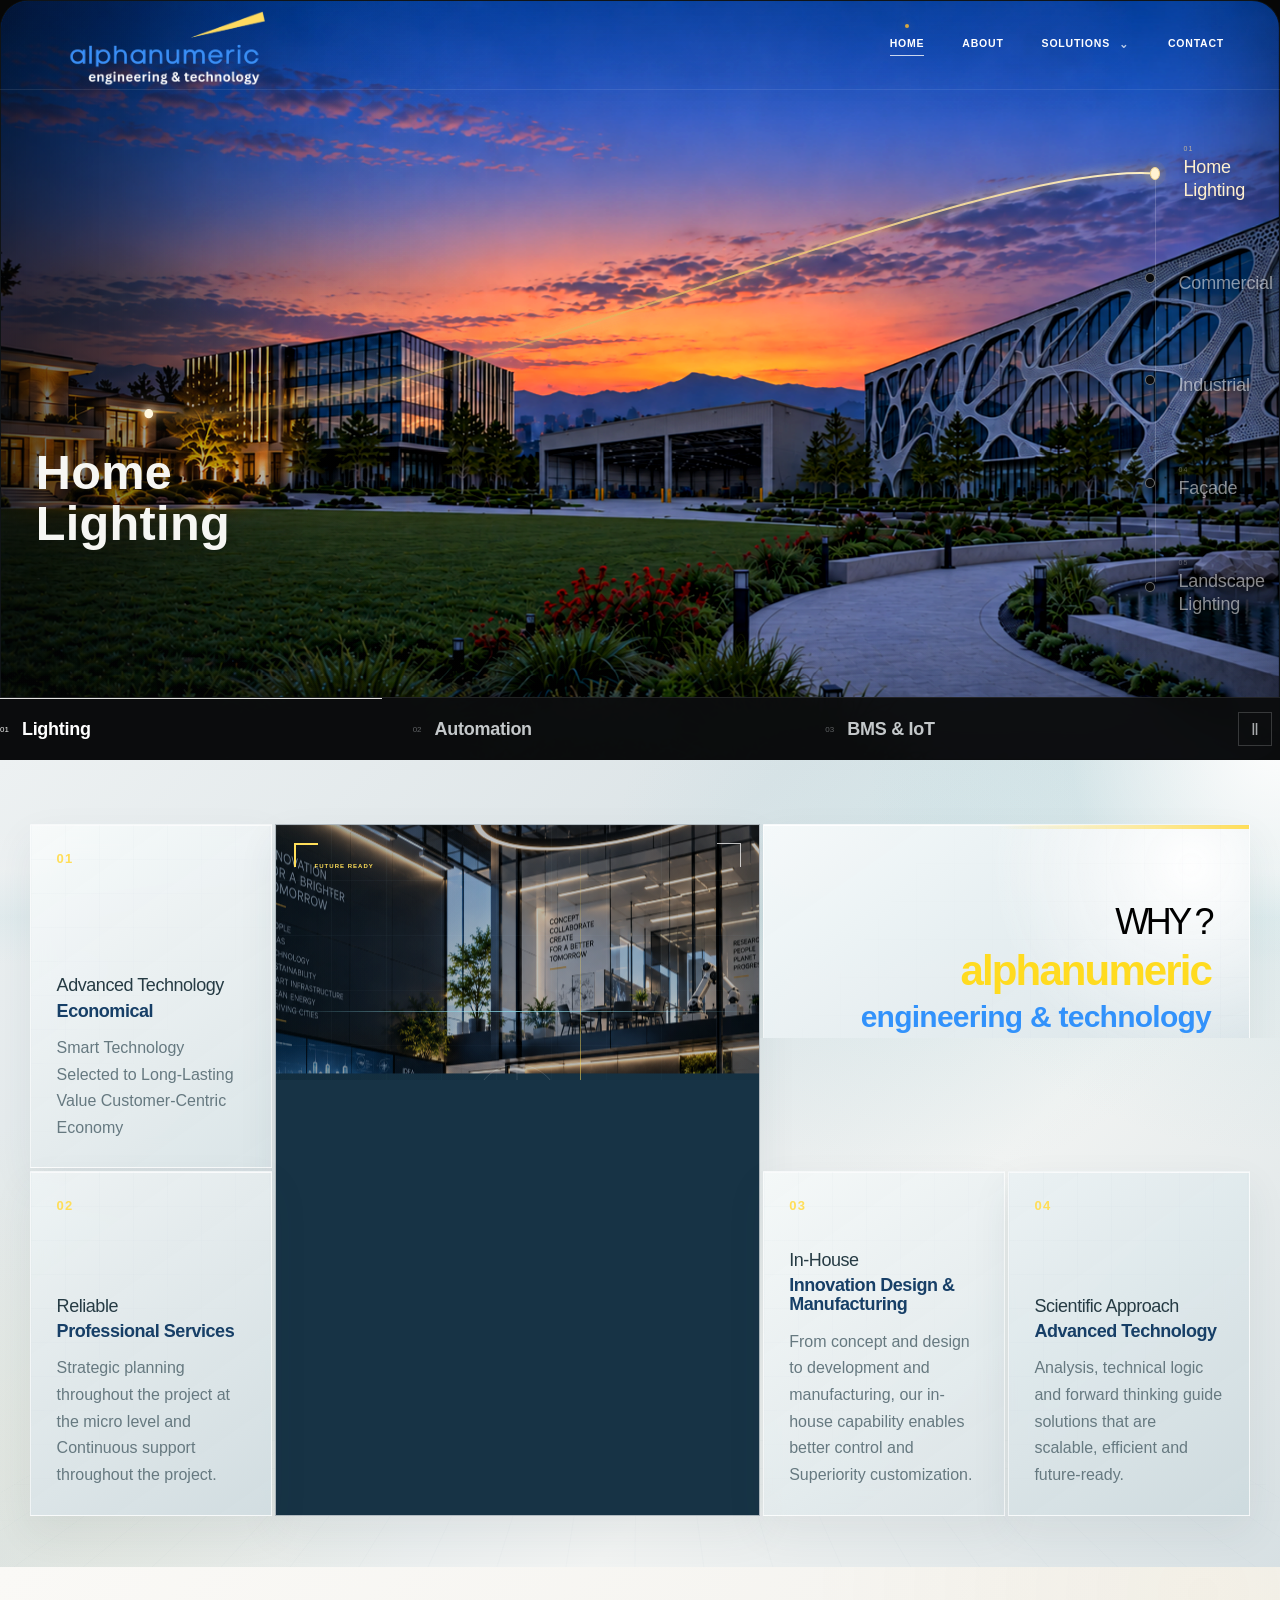
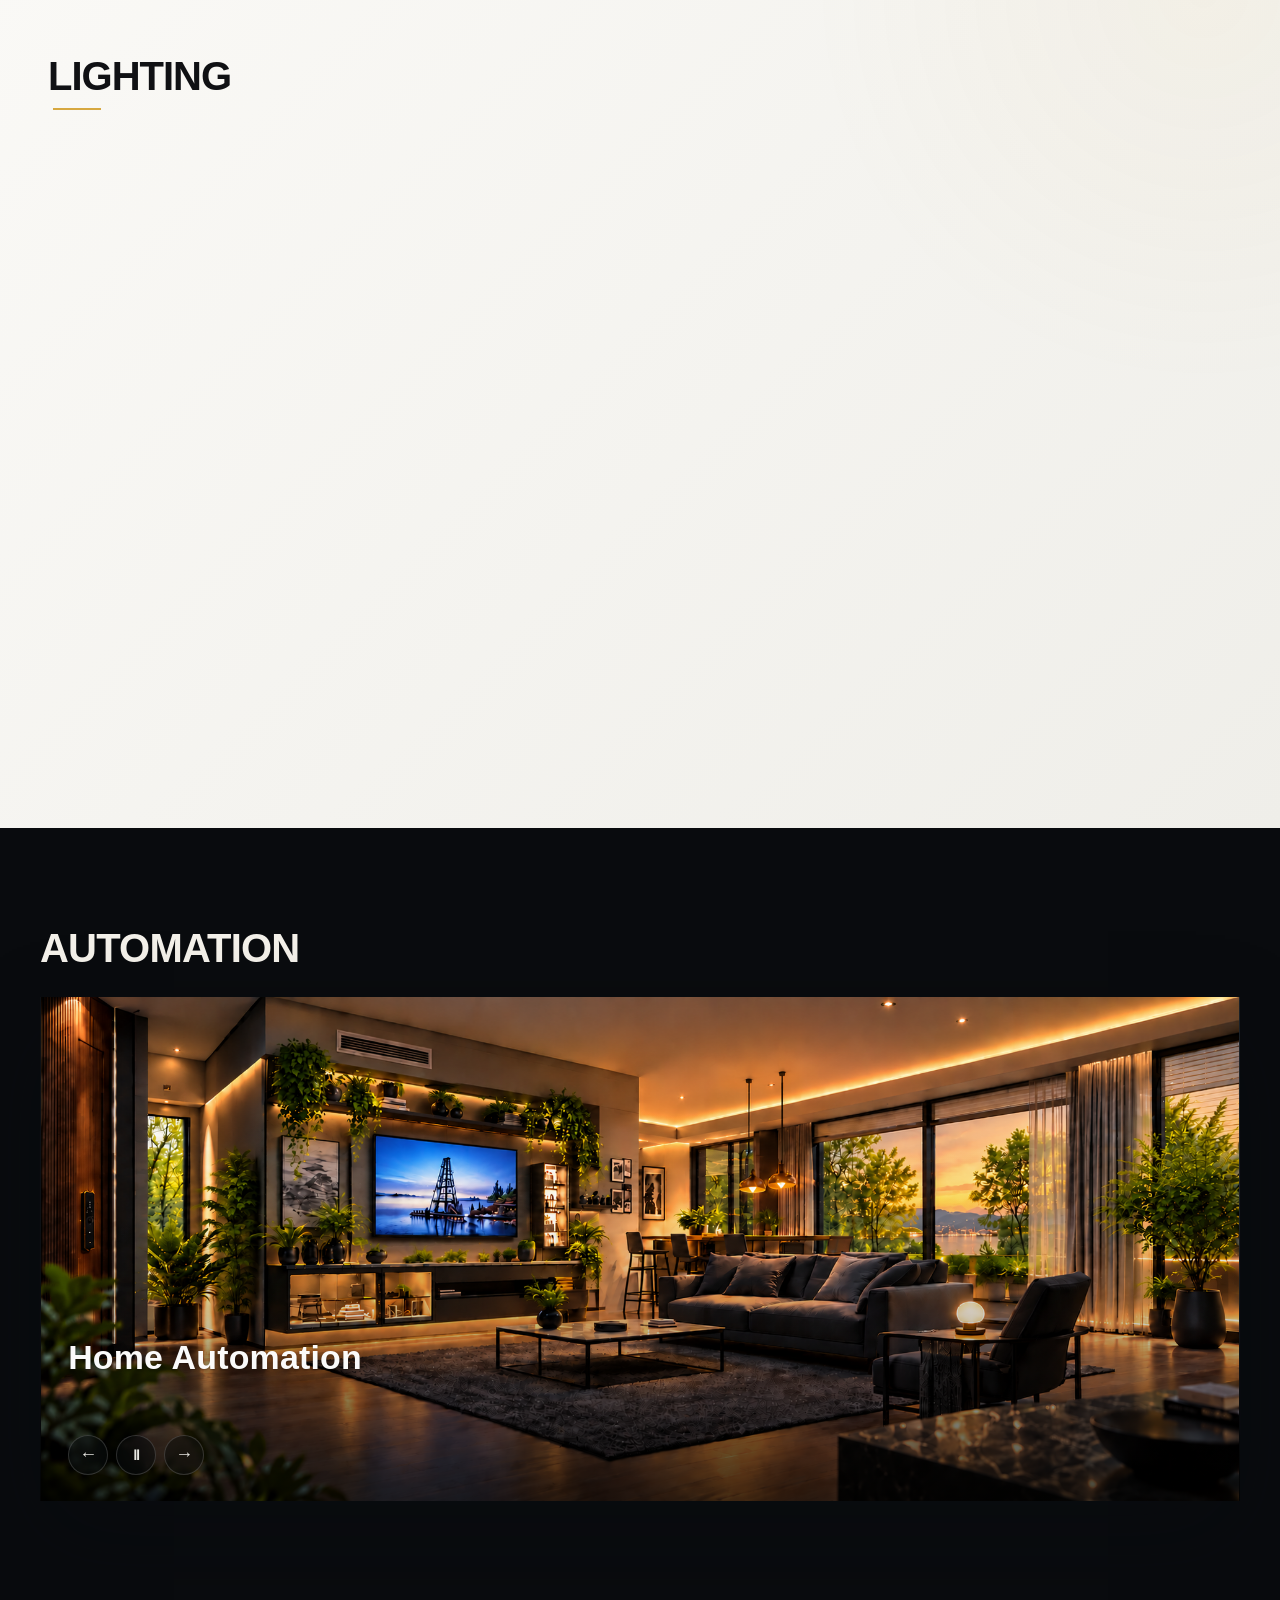
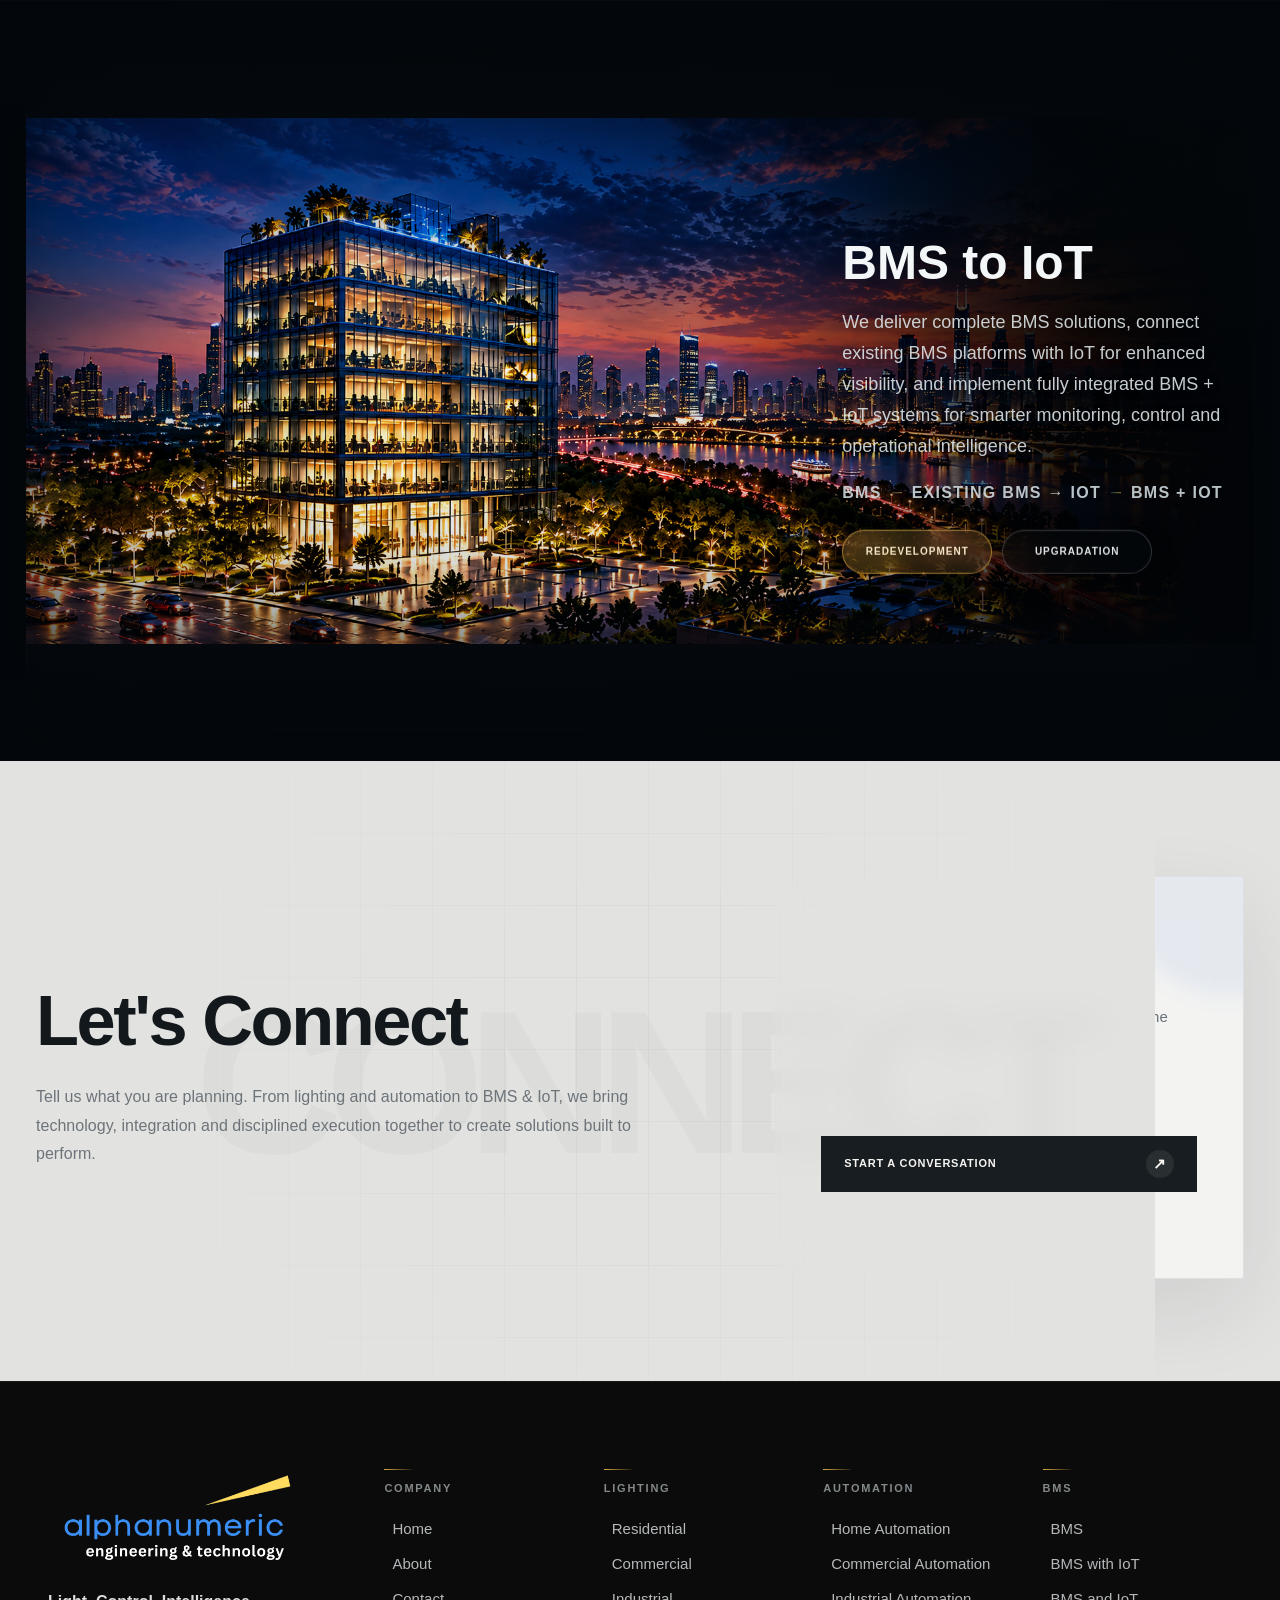
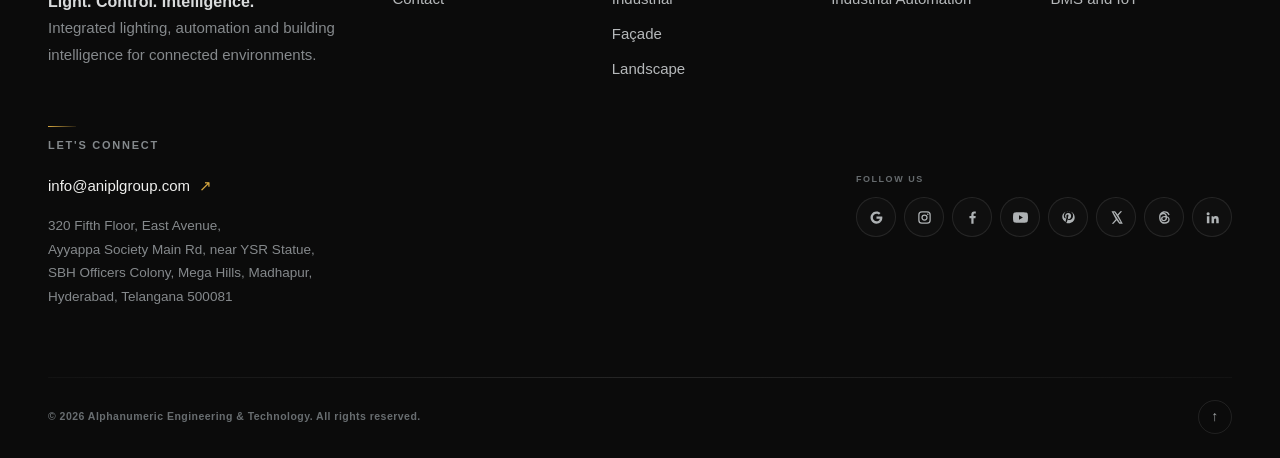
==== index.html @ 650652eb "n" ====
<!DOCTYPE html>
<html lang="en">

<head>
    <meta charset="UTF-8">
    <meta name="viewport" content="width=device-width,initial-scale=1">
    <meta name="theme-color" content="#151515">
    <meta name="description"
        content="AlphaNumeric Engineering and Technology — architectural lighting, home and industrial automation, BMS and IoT integration.">
    <title>ANET | AlphaNumeric Engineering and Technology</title>
</head>
 
<body id="top">
    <!-- =========================================================
         CORE MODULE — CSS + HTML + JS
         Everything for this module stays together in this file.
         ========================================================= -->

    <!-- CORE MODULE CSS -->
    <style>
        :root {
            --ink: #1e1e1e;
            --muted: #6e6e6e;
            --paper: #f0f0f0;
            --line: #d7d7d7;
            --accent: #e0e0e0;
            --night: #151515;
            --ease: cubic-bezier(.22, 1, .36, 1)
        }

        * {
            box-sizing: border-box
        }

        html {
            scroll-behavior: smooth;
            scroll-padding-top: 100px
        }

        body {
            margin: 0;
            color: var(--ink);
            background: var(--paper);
            font-family: Arial, Helvetica, sans-serif;
            -webkit-font-smoothing: antialiased
        }

        button,
        a,
        input {
            touch-action: manipulation
        }

        button,
        input {
            font: inherit
        }

        button,
        a {
            -webkit-tap-highlight-color: transparent
        }

        a {
            color: inherit;
            text-decoration: none
        }

        button {
            cursor: pointer
        }

        button:focus-visible,
        a:focus-visible,
        input:focus-visible,
        summary:focus-visible {
            outline: 2px solid #9b9b9b;
            outline-offset: 6px
        }

        button {
            color: inherit
        }

        img,
        svg {
            display: block;
            max-width: 100%
        }

        button {
            border-radius: 0
        }

        ::selection {
            background: #dbdbdb;
            color: #1e1e1e
        }

        .wrap {
            width: min(1320px, calc(100% - 112px));
            margin: auto
        }

        .eyebrow {
            font-size: 10px;
            letter-spacing: .2em;
            font-weight: 700;
            text-transform: uppercase;
            display: flex;
            gap: 12px;
            align-items: center
        }

        .eyebrow:before {
            content: '';
            width: 5px;
            height: 5px;
            background: currentColor
        }

        .muted {
            color: var(--muted)
        }

        .section-title {
            font-weight: 400;
            letter-spacing: -.055em;
            font-size: clamp(40px, 4.4vw, 65px);
            line-height: 1.04;
            margin: 25px 0
        }

        .section-title em {
            font-family: Georgia, serif;
            font-weight: 400
        }

        .body-copy {
            font-size: 15px;
            line-height: 1.8;
            color: var(--muted);
            max-width: 430px
        }

        .small {
            font-size: 11px;
            line-height: 1.6
        }

        .button {
            display: inline-flex;
            align-items: center;
            gap: 35px;
            padding: 17px 21px;
            background: var(--accent);
            color: var(--ink);
            font-size: 12px;
            font-weight: 600;
            border: 1px solid transparent;
            transition: background .3s, transform .3s
        }

        .button:hover {
            background: #ededed;
            transform: translateY(-2px)
        }

        .button.outline {
            background: transparent;
            border-color: #ffffff38;
            color: #ffffff
        }

        .arrow {
            font-size: 19px;
            font-weight: 400
        }

        .link {
            display: inline-flex;
            align-items: center;
            gap: 24px;
            font-size: 12px;
            border-bottom: 1px solid;
            padding: 12px 0
        }

        .skip {
            position: fixed;
            top: -100px;
            left: 20px;
            z-index: 99;
            background: var(--paper);
            padding: 16px
        }

        .skip:focus {
            top: 10px
        }

        .reveal {
            transition: opacity .8s var(--ease), transform 1s var(--ease)
        }

        .js-motion .reveal:not(.visible) {
            opacity: 0;
            transform: translateY(25px)
        }

        @media (max-width:1100px) {
            .wrap {
                width: calc(100% - 64px)
            }
        }

        @media (max-width:760px) {
            html {
                scroll-padding-top: 85px
            }

            .wrap {
                width: calc(100% - 40px)
            }

            h1 {
                font-size: 60px;
                margin: 25px 0 20px
            }

            .section-title {
                font-size: 43px
            }

            .section-top {
                align-items: flex-start
            }

            .section-top .index-label {
                display: none
            }
        }

        @media (prefers-reduced-motion:reduce) {
            html {
                scroll-behavior: auto
            }

            *,
            *:before,
            *:after {
                animation: none !important;
                transition: none !important
            }

            .js-motion .reveal:not(.visible) {
                opacity: 1;
                transform: none
            }
        }

        h1 {
            font-size: clamp(58px, 5.5vw, 80px)
        }

        @media (max-width:760px) {
            h1 {
                font-size: 56px;
                line-height: 1.01;
                margin-top: 24px
            }
        }
    </style>

    <!-- CORE MODULE HTML -->
    <a class="skip" href="#main">Skip to content</a>

    <!-- CORE MODULE JS -->
    <script>
        (() => {
            'use strict';
            window.ANET = window.ANET || {};
            ANET.$ = s => document.querySelector(s);
            ANET.$$ = s => [...document.querySelectorAll(s)];
            ANET.reduced = matchMedia('(prefers-reduced-motion: reduce)');

            // Motion is global, but it waits until the full single-page DOM has been parsed.
            const initReveal = () => {
                const { $$ } = ANET;
                if ('IntersectionObserver' in window) {
                    document.documentElement.classList.add('js-motion');
                    const observer = new IntersectionObserver(entries => entries.forEach(e => {
                        if (e.isIntersecting) {
                            e.target.classList.add('visible');
                            observer.unobserve(e.target);
                        }
                    }), { threshold: .08 });
                    $$('.reveal').forEach(e => observer.observe(e));
                }
            };
            if (document.readyState === 'loading') {
                document.addEventListener('DOMContentLoaded', initReveal, { once: true });
            } else {
                initReveal();
            }
        })();
    </script>

    <!-- ======================= END CORE MODULE ======================= -->

    <!-- =========================================================
     PREMIUM HEADER / NAVBAR — CSS + HTML + JS
     Active page detection + single underline + premium mega menu
     ========================================================= -->
    <!-- =========================================================
     PREMIUM HEADER / NAVBAR — CSS + HTML + JS
     Active page detection + single underline + premium mega menu
     ========================================================= -->

    <style>
        /* =========================================================
   01 — HEADER ROOT
   ========================================================= */
        .header {
            --nav-ink: #11161a;
            --nav-white: #f7f7f5;
            --nav-muted: #747b80;
            --nav-line: rgba(17, 29, 36, .10);
            --nav-glass: rgba(248, 249, 248, .92);
            --nav-gold: #d7a840;
            --nav-cyan: #6adce1;

            position: fixed;
            inset: 0 0 auto;
            z-index: 1000;
            height: 90px;
            color: #fff;
            border-bottom: 1px solid rgba(255, 255, 255, .09);
            transition:
                height .38s cubic-bezier(.2, .7, .2, 1),
                color .32s ease,
                background .32s ease,
                border-color .32s ease,
                box-shadow .32s ease;
        }

        .header.scrolled,
        .header.menu-open,
        .header.mega-open {
            height: 76px;
            color: var(--nav-ink);
            background: var(--nav-glass);
            border-color: var(--nav-line);
            box-shadow: 0 12px 38px rgba(17, 29, 36, .07);
            backdrop-filter: blur(22px) saturate(145%);
            -webkit-backdrop-filter: blur(22px) saturate(145%);
        }

        .header * {
            box-sizing: border-box;
        }

        .header a,
        .header button {
            -webkit-tap-highlight-color: transparent;
        }

        /* =========================================================
   02 — NAV WRAP
   ========================================================= */
        .nav {
            position: relative;
            display: flex;
            align-items: center;
            justify-content: space-between;
            height: 100%;
        }

        /* =========================================================
   03 — BRAND
   ========================================================= */
        /* Keep both transparent PNGs in assets/images/.
   logo-white.png = WHITE tagline, for dark backgrounds.
   logo-black.png = BLACK tagline, for light backgrounds. */
        .header .brand {
            display: block;
            flex: 0 0 auto;
            width: 310px;
            max-width: calc(100% - 95px);
            color: inherit;
            text-decoration: none !important;
        }

        .header .brand-logos {
            position: relative;
            display: block;
            width: 100%;
            height: 85px;
        }

        .header .brand-logo {
            position: absolute;
            inset: 0;
            display: block;
            width: 100%;
            height: 100%;
            object-fit: contain;
            object-position: left center;
            transition: opacity .25s ease;
            pointer-events: none;
        }

        .header .brand-logo--white {
            opacity: 1
        }

        .header .brand-logo--black {
            opacity: 0
        }

        .header.scrolled .brand-logo--white,
        .header.menu-open .brand-logo--white,
        .header.mega-open .brand-logo--white {
            opacity: 0
        }

        .header.scrolled .brand-logo--black,
        .header.menu-open .brand-logo--black,
        .header.mega-open .brand-logo--black {
            opacity: 1
        }

        .header .brand:focus-visible {
            outline: 2px solid currentColor;
            outline-offset: 5px;
            border-radius: 3px;
        }

        /* =========================================================
   04 — DESKTOP LINKS
   ========================================================= */
        .nav-links {
            display: flex;
            align-items: center;
            gap: 38px;
            margin-left: auto;
        }

        .nav-links>a,
        .solutions-trigger {
            position: relative;
            display: inline-flex;
            align-items: center;
            gap: 7px;
            min-height: 44px;
            padding: 0;
            border: 0 !important;
            outline: 0;
            background: none;
            color: inherit;
            text-decoration: none !important;
            font: 600 10.5px/1 "Manrope", Arial, sans-serif;
            letter-spacing: .075em;
            text-transform: uppercase;
            cursor: pointer;
        }

        /* important: anchor itself gets NO underline / border */
        .nav-links>a,
        .nav-links>a:hover,
        .nav-links>a:focus,
        .solutions-trigger,
        .solutions-trigger:hover,
        .solutions-trigger:focus {
            border-bottom: 0 !important;
            text-decoration: none !important;
            box-shadow: none;
            background-image: none !important;
        }

        /* one and only underline lives on .nav-label */
        .nav-label {
            position: relative;
            display: inline-block;
            padding: 7px 0 9px;
        }

        .nav-label::after {
            content: "";
            position: absolute;
            left: 0;
            right: 0;
            bottom: 2px;
            height: 1px;
            background: currentColor;
            transform: scaleX(0);
            transform-origin: right center;
            opacity: .78;
            transition: transform .28s cubic-bezier(.2, .7, .2, 1);
        }

        .nav-links>a:hover .nav-label::after,
        .nav-links>a:focus-visible .nav-label::after,
        .nav-links>a.is-active .nav-label::after,
        .solutions-trigger:hover .nav-label::after,
        .solutions-trigger:focus-visible .nav-label::after,
        .solutions-trigger.is-active .nav-label::after,
        .solutions-trigger[aria-expanded="true"] .nav-label::after {
            transform: scaleX(1);
            transform-origin: left center;
        }

        .nav-links>a.is-active,
        .solutions-trigger.is-active,
        .solutions-trigger[aria-expanded="true"] {
            color: inherit;
        }

        /* active page micro dot */
        .nav-links>a.is-active .nav-label::before,
        .solutions-trigger.is-active .nav-label::before {
            content: "";
            position: absolute;
            left: 50%;
            top: -7px;
            width: 4px;
            height: 4px;
            border-radius: 50%;
            background: var(--nav-gold);
            transform: translateX(-50%);
            box-shadow: 0 0 10px rgba(215, 168, 64, .35);
        }

        .solutions-chevron {
            width: 13px;
            height: 13px;
            display: grid;
            place-items: center;
            transition: transform .3s ease;
            opacity: .72;
        }

        .solutions-trigger[aria-expanded="true"] .solutions-chevron {
            transform: rotate(180deg);
        }

        /* =========================================================
   05 — SOLUTIONS WRAPPER
   ========================================================= */
        .solutions {
            position: static;
        }

        /* =========================================================
   06 — PREMIUM MEGA MENU
   ========================================================= */
        .mega {
            position: absolute;
            top: calc(100% - 1px);
            right: 0;
            width: min(1080px, calc(100vw - 64px));
            color: var(--nav-ink);
            background: rgba(249, 250, 249, .98);
            border: 1px solid rgba(17, 29, 36, .10);
            border-radius: 0 0 12px 12px;
            box-shadow:
                0 34px 80px rgba(17, 29, 36, .16),
                0 8px 24px rgba(17, 29, 36, .06);
            overflow: hidden;
            transform-origin: top right;
            animation: megaIn .26s cubic-bezier(.2, .7, .2, 1);
        }

        .mega[hidden] {
            display: none !important;
        }

        @keyframes megaIn {
            from {
                opacity: 0;
                transform: translateY(-6px) scale(.992)
            }

            to {
                opacity: 1;
                transform: none
            }
        }

        .mega-top {
            display: flex;
            align-items: center;
            justify-content: space-between;
            gap: 30px;
            padding: 18px 22px;
            border-bottom: 1px solid var(--nav-line);
            background: linear-gradient(90deg, rgba(255, 255, 255, .85), rgba(239, 243, 244, .74));
        }

        .mega-top-left {
            display: flex;
            align-items: center;
            gap: 11px;
        }

        .mega-top-left i {
            width: 6px;
            height: 6px;
            border-radius: 50%;
            background: var(--nav-cyan);
            box-shadow: 0 0 10px rgba(106, 220, 225, .45);
        }

        .mega-top strong {
            font: 650 8px/1 "Manrope", Arial, sans-serif;
            letter-spacing: .17em;
            text-transform: uppercase;
            color: #4d585e;
        }

        .mega-top span {
            font: 550 8px/1 "Manrope", Arial, sans-serif;
            letter-spacing: .10em;
            color: #8a9195;
            text-transform: uppercase;
        }

        .mega-grid {
            display: grid;
            grid-template-columns: .86fr 1fr 1fr 1fr;
            min-height: 345px;
        }

        .mega-intro {
            position: relative;
            padding: 30px 26px;
            overflow: hidden;
            background:
                radial-gradient(circle at 20% 15%, rgba(78, 154, 174, .10), transparent 36%),
                linear-gradient(160deg, #edf2f3, #f8f9f8 60%);
            border-right: 1px solid var(--nav-line);
        }

        .mega-intro::after {
            content: "";
            position: absolute;
            width: 170px;
            height: 170px;
            right: -80px;
            bottom: -80px;
            border: 1px solid rgba(67, 130, 145, .10);
            border-radius: 50%;
            box-shadow: 0 0 0 24px rgba(67, 130, 145, .035), 0 0 0 48px rgba(67, 130, 145, .02);
        }

        .mega-kicker {
            display: block;
            margin-bottom: 16px;
            font: 650 7.5px/1 "Manrope", Arial, sans-serif;
            letter-spacing: .17em;
            text-transform: uppercase;
            color: #788187;
        }

        .mega-intro h3 {
            margin: 0;
            max-width: 220px;
            font: 500 26px/1.06 "Manrope", Arial, sans-serif;
            letter-spacing: -.045em;
            color: #182025;
        }

        .mega-intro p {
            margin: 16px 0 0;
            max-width: 230px;
            font: 400 10.5px/1.75 "Manrope", Arial, sans-serif;
            color: #70797e;
        }

        .mega-all {
            position: relative;
            z-index: 2;
            display: inline-flex;
            align-items: center;
            gap: 8px;
            margin-top: 24px;
            color: #202a2f;
            text-decoration: none !important;
            font: 650 8px/1 "Manrope", Arial, sans-serif;
            letter-spacing: .11em;
            text-transform: uppercase;
        }

        .mega-all::after {
            content: "↗";
            font-size: 12px;
            transition: transform .25s ease;
        }

        .mega-all:hover::after {
            transform: translate(2px, -2px);
        }

        .mega-column {
            padding: 28px 24px 24px;
            border-right: 1px solid var(--nav-line);
            background: rgba(255, 255, 255, .72);
        }

        .mega-column:last-child {
            border-right: 0;
        }

        .mega-column-head {
            display: flex;
            align-items: flex-start;
            gap: 11px;
            padding-bottom: 17px;
            margin-bottom: 8px;
            border-bottom: 1px solid var(--nav-line);
        }

        .mega-number {
            padding-top: 4px;
            font: 650 7px/1 "Manrope", Arial, sans-serif;
            letter-spacing: .12em;
            color: #9a9fa2;
        }

        .mega-column-head h4 {
            margin: 0;
            font: 550 18px/1.1 "Manrope", Arial, sans-serif;
            letter-spacing: -.035em;
            color: #1d2529;
        }

        .mega-column-head small {
            display: block;
            margin-top: 5px;
            font: 500 7.5px/1.35 "Manrope", Arial, sans-serif;
            letter-spacing: .04em;
            color: #93999d;
        }

        .mega-column nav {
            display: grid;
            gap: 2px;
        }

        .mega-link {
            position: relative;
            display: grid;
            grid-template-columns: 1fr auto;
            gap: 12px;
            align-items: center;
            min-height: 42px;
            padding: 9px 2px 9px 0;
            color: #626b70;
            text-decoration: none !important;
            border-bottom: 1px solid rgba(17, 29, 36, .055);
            transition: color .22s ease, padding-left .22s ease, background .22s ease;
        }

        .mega-link:last-child {
            border-bottom: 0;
        }

        .mega-link span:first-child {
            font: 520 10.5px/1.3 "Manrope", Arial, sans-serif;
        }

        .mega-link .mega-arrow {
            width: 19px;
            height: 19px;
            display: grid;
            place-items: center;
            border: 1px solid rgba(17, 29, 36, .08);
            border-radius: 50%;
            font-size: 9px;
            color: #8b9296;
            opacity: .65;
            transition: transform .22s ease, opacity .22s ease, border-color .22s ease;
        }

        .mega-link:hover,
        .mega-link:focus-visible {
            color: #151c20;
            padding-left: 5px;
        }

        .mega-link:hover .mega-arrow,
        .mega-link:focus-visible .mega-arrow {
            opacity: 1;
            transform: translate(2px, -2px);
            border-color: rgba(17, 29, 36, .18);
        }

        .mega-link.is-active {
            color: #11171b;
            font-weight: 650;
        }

        .mega-link.is-active::before {
            content: "";
            position: absolute;
            left: -24px;
            top: 10px;
            bottom: 10px;
            width: 2px;
            background: var(--nav-gold);
        }

        /* =========================================================
   07 — MENU BUTTON
   ========================================================= */
        .menu-toggle {
            display: none;
            align-items: center;
            justify-content: center;
            gap: 8px;
            min-width: 74px;
            height: 38px;
            padding: 0 12px;
            border: 1px solid currentColor;
            border-color: rgba(150, 150, 150, .42);
            border-radius: 999px;
            background: transparent;
            color: inherit;
            font: 650 9px/1 "Manrope", Arial, sans-serif;
            letter-spacing: .10em;
            text-transform: uppercase;
        }

        .menu-toggle i {
            position: relative;
            width: 12px;
            height: 8px;
        }

        .menu-toggle i::before,
        .menu-toggle i::after {
            content: "";
            position: absolute;
            left: 0;
            width: 12px;
            height: 1px;
            background: currentColor;
            transition: transform .25s ease, top .25s ease;
        }

        .menu-toggle i::before {
            top: 1px
        }

        .menu-toggle i::after {
            top: 7px
        }

        .menu-open .menu-toggle i::before {
            top: 4px;
            transform: rotate(45deg)
        }

        .menu-open .menu-toggle i::after {
            top: 4px;
            transform: rotate(-45deg)
        }

        /* =========================================================
   08 — TABLET
   ========================================================= */
        @media(max-width:1100px) {
            .header .brand {
                width: 270px
            }

            .nav-links {
                gap: 27px
            }

            .mega {
                width: min(960px, calc(100vw - 48px))
            }

            .mega-grid {
                grid-template-columns: .74fr 1fr 1fr 1fr
            }

            .mega-intro {
                padding: 26px 20px
            }

            .mega-column {
                padding: 25px 18px 22px
            }
        }

        /* =========================================================
   09 — MOBILE
   ========================================================= */
        @media(max-width:760px) {
            .header {
                height: 74px
            }

            .header.scrolled,
            .header.menu-open,
            .header.mega-open {
                height: 68px
            }

            .header .brand {
                width: 235px
            }

            .header .brand-logos {
                height: 62px
            }

            .menu-toggle {
                display: inline-flex
            }

            .nav-links {
                display: none;
                position: absolute;
                left: -17px;
                right: -17px;
                top: 100%;
                max-height: calc(100svh - 68px);
                overflow: auto;
                margin: 0;
                padding: 13px 17px 22px;
                background: rgba(248, 249, 248, .985);
                color: var(--nav-ink);
                border-top: 1px solid var(--nav-line);
                box-shadow: 0 30px 60px rgba(17, 29, 36, .14);
                backdrop-filter: blur(22px);
                -webkit-backdrop-filter: blur(22px);
            }

            .menu-open .nav-links {
                display: flex;
                flex-direction: column;
                align-items: stretch;
                gap: 0;
            }

            .nav-links>a,
            .solutions-trigger {
                width: 100%;
                min-height: 54px;
                justify-content: space-between;
                text-align: left;
                border-bottom: 1px solid rgba(17, 29, 36, .09) !important;
                font-size: 11px;
            }

            .nav-links>a .nav-label,
            .solutions-trigger .nav-label {
                padding: 0;
            }

            .nav-label::after,
            .nav-links>a.is-active .nav-label::before,
            .solutions-trigger.is-active .nav-label::before {
                display: none;
            }

            .nav-links>a.is-active .nav-label,
            .solutions-trigger.is-active .nav-label {
                color: #11171b;
                font-weight: 700;
            }

            .nav-links>a.is-active::before,
            .solutions-trigger.is-active::before {
                content: "";
                width: 5px;
                height: 5px;
                border-radius: 50%;
                background: var(--nav-gold);
                margin-right: 8px;
                flex: 0 0 auto;
            }

            .solutions {
                position: static
            }

            .mega {
                position: static;
                width: 100%;
                margin: 0;
                border: 0;
                border-bottom: 1px solid rgba(17, 29, 36, .10);
                border-radius: 0;
                box-shadow: none;
                background: #f1f4f4;
                animation: none;
            }

            .mega-top {
                display: none
            }

            .mega-grid {
                display: block;
                min-height: 0;
            }

            .mega-intro {
                padding: 20px 16px;
                border-right: 0;
                border-bottom: 1px solid var(--nav-line);
            }

            .mega-intro h3 {
                font-size: 21px
            }

            .mega-intro p {
                font-size: 9.5px;
                max-width: 100%
            }

            .mega-all {
                margin-top: 15px
            }

            .mega-column {
                padding: 20px 16px;
                border-right: 0;
                border-bottom: 1px solid var(--nav-line);
            }

            .mega-column:last-child {
                border-bottom: 0
            }

            .mega-column-head {
                margin-bottom: 4px;
                padding-bottom: 12px
            }

            .mega-column-head h4 {
                font-size: 16px
            }

            .mega-link {
                min-height: 40px
            }

            .mega-link.is-active::before {
                left: -16px
            }
        }

        /* =========================================================
   10 — REDUCED MOTION
   ========================================================= */
        @media(prefers-reduced-motion:reduce) {

            .header *,
            .header *::before,
            .header *::after {
                transition: none !important;
                animation: none !important;
            }
        }
    </style>

    <!-- =========================================================
     HTML
     ========================================================= -->
    <header class="header" id="header">
        <nav class="nav wrap" aria-label="Main navigation">

            <!-- BOTH LOGOS: use transparent PNGs with matching canvas/padding. -->
            <a class="brand" href="index.html" aria-label="Alphanumeric Engineering &amp; Technology home">
                <span class="brand-logos" aria-hidden="true">
                    <img class="brand-logo brand-logo--white" src="assets/logo-black.png" alt="" loading="eager"
                        decoding="sync" fetchpriority="high">
                    <img class="brand-logo brand-logo--black" src="assets/logo-white.png" alt="" loading="eager"
                        decoding="sync">
                </span>
            </a>

            <!-- MOBILE BUTTON -->
            <button class="menu-toggle" id="menuToggle" type="button" aria-controls="navLinks" aria-expanded="false">
                <!-- <span id="menuToggleText">Menu</span> -->
                <i aria-hidden="true"></i>
            </button>

            <!-- LINKS -->
            <div class="nav-links" id="navLinks">

                <a href="index.html" data-nav-page="index.html">
                    <span class="nav-label">Home</span>
                </a>

                <a href="about.html" data-nav-page="about.html">
                    <span class="nav-label">About</span>
                </a>

                <!-- SOLUTIONS -->
                <div class="solutions" id="solutionsRoot">

                    <button class="solutions-trigger" id="solutionsTrigger" type="button" aria-controls="solutionsMenu"
                        aria-expanded="false">
                        <span class="nav-label">Solutions</span>
                        <span class="solutions-chevron" aria-hidden="true">⌄</span>
                    </button>

                    <div class="mega" id="solutionsMenu" hidden>

                        <div class="mega-top">
                            <div class="mega-top-left">
                                <i aria-hidden="true"></i>
                                <strong>Integrated Solutions</strong>
                            </div>
                            <span>Lighting · Automation · BMS &amp; IoT</span>
                        </div>

                        <div class="mega-grid">

                            <!-- INTRO -->
                            <div class="mega-intro">
                                <span class="mega-kicker">Connected environments</span>
                                <h3>One portfolio. Multiple intelligent layers.</h3>
                                <p>
                                    Professional lighting, connected automation and building intelligence — planned as
                                    complete, scalable systems.
                                </p>
                                <a class="mega-all" href="index.html#solutions">Explore solutions</a>
                            </div>

                            <!-- LIGHTING -->
                            <div class="mega-column">
                                <div class="mega-column-head">
                                    <span class="mega-number">01</span>
                                    <div>
                                        <h4>Lighting</h4>
                                        <small>Professional illumination</small>
                                    </div>
                                </div>

                                <nav aria-label="Lighting solutions">
                                    <a class="mega-link" href="residential-lighting.html"><span>Residential
                                            Lighting</span><span class="mega-arrow">↗</span></a>
                                    <a class="mega-link" href="commercial-lighting.html"><span>Commercial
                                            Lighting</span><span class="mega-arrow">↗</span></a>
                                    <a class="mega-link" href="industrial-lighting.html"><span>Industrial
                                            Lighting</span><span class="mega-arrow">↗</span></a>
                                    <a class="mega-link" href="facade-lighting.html"><span>Façade Lighting</span><span
                                            class="mega-arrow">↗</span></a>
                                    <a class="mega-link" href="landscape-lighting.html"><span>Landscape
                                            Lighting</span><span class="mega-arrow">↗</span></a>
                                </nav>
                            </div>

                            <!-- AUTOMATION -->
                            <div class="mega-column">
                                <div class="mega-column-head">
                                    <span class="mega-number">02</span>
                                    <div>
                                        <h4>Automation</h4>
                                        <small>Connected control systems</small>
                                    </div>
                                </div>

                                <nav aria-label="Automation solutions">
                                    <a class="mega-link" href="home-automation.html"><span>Home Automation</span><span
                                            class="mega-arrow">↗</span></a>
                                    <a class="mega-link" href="commercial-automation.html"><span>Commercial
                                            Automation</span><span class="mega-arrow">↗</span></a>
                                    <a class="mega-link" href="industrial-automation.html"><span>Industrial
                                            Automation</span><span class="mega-arrow">↗</span></a>
                                </nav>
                            </div>

                            <!-- BMS + IOT -->
                            <div class="mega-column">
                                <div class="mega-column-head">
                                    <span class="mega-number">03</span>
                                    <div>
                                        <h4>BMS &amp; IoT</h4>
                                        <small>Building intelligence</small>
                                    </div>
                                </div>

                                <nav aria-label="BMS and IoT solutions">
                                    <a class="mega-link" href="bms.html"><span>BMS</span><span
                                            class="mega-arrow">↗</span></a>
                                    <a class="mega-link" href="bms-with-iot.html"><span>BMS with IoT</span><span
                                            class="mega-arrow">↗</span></a>
                                    <a class="mega-link" href="bms-and-iot.html"><span>BMS &amp; IoT</span><span
                                            class="mega-arrow">↗</span></a>
                                </nav>
                            </div>

                        </div>
                    </div>
                </div>

                <a href="contact.html" data-nav-page="contact.html">
                    <span class="nav-label">Contact</span>
                </a>

            </div>
        </nav>
    </header>

    <!-- =========================================================
     JAVASCRIPT
     ========================================================= -->
    <script>
        (() => {
            'use strict';

            const header = document.getElementById('header');
            const menu = document.getElementById('menuToggle');
            const menuText = document.getElementById('menuToggleText');
            const navLinks = document.getElementById('navLinks');
            const solutionsRoot = document.getElementById('solutionsRoot');
            const trigger = document.getElementById('solutionsTrigger');
            const mega = document.getElementById('solutionsMenu');

            if (!header || !menu || !navLinks || !trigger || !mega) return;

            const desktopMedia = window.matchMedia('(min-width: 761px)');

            /* =========================================================
               ACTIVE PAGE
               Home stays active on /, /index.html and index variants.
               Solution pages activate Solutions + corresponding mega link.
               ========================================================= */
            const normalizePage = () => {
                let page = location.pathname.split('/').pop() || 'index.html';
                page = page.split('?')[0].split('#')[0].toLowerCase();
                return page || 'index.html';
            };

            const currentPage = normalizePage();

            const directNav = [...navLinks.querySelectorAll(':scope > a[data-nav-page]')];
            const megaLinks = [...mega.querySelectorAll('.mega-link')];

            directNav.forEach(link => {
                const target = (link.dataset.navPage || '').toLowerCase();
                const homeMatch = target === 'index.html' && (currentPage === '' || currentPage === 'index.html');
                const active = homeMatch || currentPage === target;

                link.classList.toggle('is-active', active);
                if (active) link.setAttribute('aria-current', 'page');
                else link.removeAttribute('aria-current');
            });

            let solutionPageActive = false;

            megaLinks.forEach(link => {
                const target = (link.getAttribute('href') || '').split('/').pop().toLowerCase();
                const active = currentPage === target;
                link.classList.toggle('is-active', active);
                if (active) {
                    link.setAttribute('aria-current', 'page');
                    solutionPageActive = true;
                } else {
                    link.removeAttribute('aria-current');
                }
            });

            trigger.classList.toggle('is-active', solutionPageActive);

            /* =========================================================
               OPEN / CLOSE HELPERS
               ========================================================= */
            function openMega() {
                mega.hidden = false;
                trigger.setAttribute('aria-expanded', 'true');
                header.classList.add('mega-open');
            }

            function closeMega() {
                mega.hidden = true;
                trigger.setAttribute('aria-expanded', 'false');
                header.classList.remove('mega-open');
            }

            function closeNav() {
                header.classList.remove('menu-open');
                menu.setAttribute('aria-expanded', 'false');
                menuText.textContent = 'Menu';
                closeMega();
            }

            /* =========================================================
               MOBILE MENU
               ========================================================= */
            menu.addEventListener('click', () => {
                const open = header.classList.toggle('menu-open');
                menu.setAttribute('aria-expanded', String(open));
                menuText.textContent = open ? 'Close' : 'Menu';
                if (!open) closeMega();
            });

            /* =========================================================
               SOLUTIONS CLICK
               ========================================================= */
            trigger.addEventListener('click', event => {
                event.preventDefault();
                mega.hidden ? openMega() : closeMega();
            });

            /* =========================================================
               PREMIUM DESKTOP HOVER BEHAVIOUR
               Small close delay prevents menu flicker while moving cursor.
               ========================================================= */
            let hoverTimer = null;

            function clearHoverTimer() {
                if (hoverTimer) {
                    clearTimeout(hoverTimer);
                    hoverTimer = null;
                }
            }

            function scheduleClose() {
                if (!desktopMedia.matches) return;
                clearHoverTimer();
                hoverTimer = setTimeout(closeMega, 150);
            }

            solutionsRoot.addEventListener('mouseenter', () => {
                if (!desktopMedia.matches) return;
                clearHoverTimer();
                openMega();
            });

            solutionsRoot.addEventListener('mouseleave', scheduleClose);

            /* =========================================================
               OUTSIDE CLICK / ESC
               ========================================================= */
            document.addEventListener('click', event => {
                if (!event.target.closest('#solutionsRoot')) closeMega();

                if (
                    header.classList.contains('menu-open') &&
                    !event.target.closest('#header')
                ) {
                    closeNav();
                }
            });

            document.addEventListener('keydown', event => {
                if (event.key !== 'Escape') return;

                if (!mega.hidden) {
                    closeMega();
                    trigger.focus();
                    return;
                }

                if (header.classList.contains('menu-open')) {
                    closeNav();
                    menu.focus();
                }
            });

            /* close mobile menu when navigating */
            navLinks.addEventListener('click', event => {
                const link = event.target.closest('a');
                if (!link) return;
                if (!desktopMedia.matches) closeNav();
            });

            /* =========================================================
               RESPONSIVE RESET
               ========================================================= */
            window.addEventListener('resize', () => {
                clearHoverTimer();
                if (desktopMedia.matches && header.classList.contains('menu-open')) {
                    closeNav();
                }
            });

            /* =========================================================
               SCROLL STATE
               ========================================================= */
            const syncNav = () => {
                header.classList.toggle('scrolled', window.scrollY > 22);
            };

            syncNav();
            window.addEventListener('scroll', syncNav, { passive: true });
            window.addEventListener('pageshow', syncNav);
        })();
    </script>

    <!-- ======================= END PREMIUM HEADER MODULE ======================= -->
    <!-- ======================= END PREMIUM HEADER MODULE ======================= -->


    <main id="main">

     

   
   
    
    
 <style>
            /* ==================== COMMON HERO ==================== */

            .hero {
                --hero-white: #f4f4f2;
                --hero-gold: #d7a840;
                --hero-ice: #dff7ff;
                position: relative;
                min-height: 860px;
                padding: 132px 0 118px;
                overflow: hidden;
                isolation: isolate;
                color: #f2f2f2;
                font-family: "Manrope", "Inter", "Segoe UI", Arial, sans-serif;
                background:
                    radial-gradient(circle at 78% 42%, rgba(56, 89, 105, .15), transparent 34%),
                    linear-gradient(180deg, #090a0b 0%, #0d0f11 48%, #08090a 100%);
            }

            .hero *,
            .hero *::before,
            .hero *::after {
                box-sizing: border-box
            }

            .hero::before {
                content: "";
                position: absolute;
                inset: 0;
                z-index: -1;
                opacity: .46;
                background:
                    linear-gradient(90deg, rgba(255, 255, 255, .018) 1px, transparent 1px),
                    linear-gradient(rgba(255, 255, 255, .014) 1px, transparent 1px);
                background-size: 78px 78px;
                mask-image: linear-gradient(to right, #000 0%, transparent 60%);
                -webkit-mask-image: linear-gradient(to right, #000 0%, transparent 60%);
            }

            .hero .wrap {
                width: min(1540px, calc(100% - 96px));
                margin-inline: auto;
            }

            .hero .premium-layout {
                display: grid;
                grid-template-columns: minmax(320px, .58fr) minmax(0, 1.62fr);
                gap: clamp(42px, 5vw, 88px);
                align-items: center;
                min-height: 610px;
            }

            .hero .hero-copy {
                position: relative;
                align-self: center;
                min-width: 0;
                padding: 28px 16px 32px 0;
            }

            .hero .hero-copy::before {
                content: "";
                position: absolute;
                left: -34px;
                top: 50%;
                width: 1px;
                height: 72%;
                transform: translateY(-50%);
                background: linear-gradient(to bottom,
                        transparent,
                        rgba(255, 255, 255, .18) 24%,
                        rgba(255, 255, 255, .18) 76%,
                        transparent);
            }

            .hero .hero-copy::after {
                content: "";
                position: absolute;
                left: -38px;
                top: 31%;
                width: 9px;
                height: 9px;
                border: 1px solid rgba(255, 255, 255, .50);
                border-radius: 50%;
                background: #0d0e10;
                box-shadow: 0 0 18px rgba(255, 255, 255, .12);
            }

            .hero .hero-eyebrow {
                display: flex;
                align-items: center;
                gap: 11px;
                margin: 0 0 24px;
                font: 650 9px/1.2 "Manrope", "Inter", "Segoe UI", sans-serif;
                letter-spacing: .20em;
                color: #8d9092;
                text-transform: uppercase;
            }

            .hero .hero-eyebrow::before {
                content: "";
                width: 28px;
                height: 1px;
                background: #8d9092;
            }

            .hero h1 {
                max-width: 630px;
                margin: 0;
                font: 650 clamp(74px, 7.3vw, 124px)/.80 "Manrope", "Inter", sans-serif;
                letter-spacing: -.078em;
                color: #f6f6f3;
                text-wrap: balance;
                text-shadow: 0 10px 42px rgba(0, 0, 0, .24);
            }

            .hero .hero-slogan {
                max-width: 520px;
                margin: 28px 0 0;
                font: 500 clamp(18px, 1.45vw, 23px)/1.42 Georgia, "Times New Roman", serif;
                letter-spacing: -.025em;
                color: #d3d5d5;
            }

            .hero .hero-description {
                max-width: 520px;
                margin: 18px 0 0;
                font: 450 13px/1.86 "Manrope", "Inter", sans-serif;
                letter-spacing: -.005em;
                color: #969b9e;
            }

            .hero .hero-signature {
                display: flex;
                align-items: center;
                gap: 13px;
                margin-top: 30px;
            }

            .hero .hero-signature>span {
                width: 42px;
                height: 1px;
                background: linear-gradient(90deg, #d6d6d4, rgba(214, 214, 212, .12));
            }

            .hero .hero-signature small {
                font: 600 8px/1 "Manrope", sans-serif;
                letter-spacing: .15em;
                color: #686b6d;
            }

            .hero .premium-stage {
                position: relative;
                min-width: 0;
                padding-left: clamp(2px, 1vw, 14px);
            }

            .hero .premium-stage::before {
                content: "";
                position: absolute;
                inset: -18px;
                pointer-events: none;
                border: 1px solid rgba(255, 255, 255, .045);
                background: linear-gradient(145deg, rgba(255, 255, 255, .018), transparent 38%);
            }

            .hero .banner-pane[hidden] {
                display: none !important
            }

            .hero .stage-heading {
                display: flex;
                align-items: center;
                justify-content: space-between;
                gap: 16px;
                margin: 0 0 13px;
                font: 650 8px/1.4 "Manrope", "Inter", "Segoe UI", sans-serif;
                letter-spacing: .17em;
                color: #a9b0b3;
            }

            .hero .stage-heading span:last-child {
                font-size: 9px;
                letter-spacing: .08em;
                color: #d3d8da;
            }
            /* ==================== LIGHTING — LATEST ON/OFF ARCHITECTURAL BANNER ==================== */

            /*
             * EXACT TWO-IMAGE SYSTEM
             * OFF = assets/lighting-banner-off.png
             * ON  = assets/lighting-banner-on.png
             * Both supplied assets are 1935 × 900 and share the same composition.
             * Auto sequence is cumulative: Home → Commercial → Industrial → Façade → Landscape.
             * Manual click isolates the chosen category, then reveals only that light zone.
             */

            .hero.is-lighting {
                padding-top: 0;
                padding-bottom: 0;
                min-height: 0;
            }

            .hero.is-lighting .wrap {
                width: 100%;
                max-width: none;
                margin-inline: 0;
            }

            .hero.is-lighting .wrap.premium-layout {
                width: 100%;
                max-width: none;
                position: relative;
                display: block;
                min-height: 0;
            }

            .hero.is-lighting .premium-stage {
                width: 100%;
                padding-left: 0;
            }

            .hero.is-lighting .premium-stage::before {
                display: none;
            }

            /* Copy remains compact so the lighting image stays dominant. */
            .hero.is-lighting .hero-copy {
                position: absolute;
                z-index: 20;
                left: clamp(24px, 2.8vw, 54px);
                top: auto;
                bottom: clamp(120px, 13.5vh, 156px);
                width: min(310px, 20vw);
                padding: 0;
                transform: none;
                pointer-events: none;
            }

            .hero.is-lighting .hero-copy::before,
            .hero.is-lighting .hero-copy::after {
                display: none;
            }

            .hero.is-lighting .hero-copy h1 {
                max-width: 310px;
                font-size: clamp(28px, 2.55vw, 42px);
                line-height: .98;
                letter-spacing: -.045em;
            }

            .hero.is-lighting .hero-slogan {
                max-width: 300px;
                margin-top: 11px;
                font-size: clamp(13px, .88vw, 16px);
                line-height: 1.38;
                color: #f1eee7;
            }

            .hero.is-lighting .hero-description {
                max-width: 292px;
                margin-top: 8px;
                font-size: 9.6px;
                line-height: 1.52;
                color: #bcc0c1;
            }

            .hero.is-lighting .hero-eyebrow {
                margin-bottom: 10px;
                font-size: 7px;
                letter-spacing: .15em;
            }

            .hero.is-lighting .hero-signature {
                margin-top: 15px;
            }

            /*
             * 1935 × 900 source ratio = 46.512vw height at full browser width.
             * This keeps the latest image composition stable on desktop so the masks
             * stay accurately aligned with the architecture.
             */
            .hero .lighting-banner {
                --lighting-progress: 0;
                position: relative;
                width: 100%;
                height: clamp(760px, 46.512vw, 900px);
                min-height: 760px;
                overflow: hidden;
                isolation: isolate;
                background: #060708;
            }

            .hero .lighting-media,
            .hero .lighting-base,
            .hero .lighting-zones,
            .hero .lighting-zone,
            .hero .lighting-effects,
            .hero .lighting-spark-svg,
            .hero .lighting-left-shade,
            .hero .lighting-right-shade,
            .hero .lighting-vignette {
                position: absolute;
                inset: 0;
            }

            .hero .lighting-media {
                z-index: 1;
                overflow: hidden;
                background: #070809;
            }

            .hero .lighting-base {
                width: 100%;
                height: 100%;
                object-fit: cover;
                object-position: center center;
                filter: none;
                transform: translateZ(0);
                user-select: none;
                -webkit-user-drag: none;
                backface-visibility: hidden;
            }

            /* ON image is revealed only through category masks. */
            .hero .lighting-zones {
                z-index: 2;
                pointer-events: none;
            }

            .hero .lighting-zone {
                opacity: 0;
                background-image: url("assets/lighting-banner-on.png");
                background-size: cover;
                background-position: center center;
                background-repeat: no-repeat;
                mix-blend-mode: normal;
                filter: none;
                transition: opacity .76s cubic-bezier(.22, .72, .2, 1);
                will-change: opacity;
                transform: translateZ(0);
                backface-visibility: hidden;
            }

            .hero .lighting-zone.is-on {
                opacity: 1;
            }

            /* 01 — HOME LIGHTING
               Warm architectural light only around the left residential villa. */
            .hero .lighting-zone[data-zone="0"] {
                -webkit-mask-image:
                    radial-gradient(ellipse 14% 22% at 9.2% 53%, #000 0 57%, rgba(0,0,0,.88) 67%, rgba(0,0,0,.36) 82%, transparent 96%),
                    radial-gradient(ellipse 8% 16% at 17.2% 54.5%, #000 0 52%, rgba(0,0,0,.78) 67%, transparent 92%);
                mask-image:
                    radial-gradient(ellipse 14% 22% at 9.2% 53%, #000 0 57%, rgba(0,0,0,.88) 67%, rgba(0,0,0,.36) 82%, transparent 96%),
                    radial-gradient(ellipse 8% 16% at 17.2% 54.5%, #000 0 52%, rgba(0,0,0,.78) 67%, transparent 92%);
            }

            /* 02 — COMMERCIAL LIGHTING
               Clean white office lighting on the glass commercial block only. */
            .hero .lighting-zone[data-zone="1"] {
                -webkit-mask-image:
                    radial-gradient(ellipse 14.5% 22% at 31.5% 49.8%, #000 0 57%, rgba(0,0,0,.88) 69%, rgba(0,0,0,.34) 83%, transparent 96%),
                    radial-gradient(ellipse 10% 8% at 32.5% 62%, rgba(0,0,0,.82) 0 44%, rgba(0,0,0,.28) 65%, transparent 88%);
                mask-image:
                    radial-gradient(ellipse 14.5% 22% at 31.5% 49.8%, #000 0 57%, rgba(0,0,0,.88) 69%, rgba(0,0,0,.34) 83%, transparent 96%),
                    radial-gradient(ellipse 10% 8% at 32.5% 62%, rgba(0,0,0,.82) 0 44%, rgba(0,0,0,.28) 65%, transparent 88%);
            }

            /* 03 — INDUSTRIAL LIGHTING
               White exterior/high-bay style lighting on the centre warehouse. */
            .hero .lighting-zone[data-zone="2"] {
                -webkit-mask-image:
                    radial-gradient(ellipse 14% 13.5% at 53.5% 56%, #000 0 57%, rgba(0,0,0,.86) 70%, rgba(0,0,0,.30) 84%, transparent 97%),
                    radial-gradient(ellipse 10% 6% at 53.5% 63.2%, rgba(0,0,0,.76) 0 46%, rgba(0,0,0,.24) 65%, transparent 88%);
                mask-image:
                    radial-gradient(ellipse 14% 13.5% at 53.5% 56%, #000 0 57%, rgba(0,0,0,.86) 70%, rgba(0,0,0,.30) 84%, transparent 97%),
                    radial-gradient(ellipse 10% 6% at 53.5% 63.2%, rgba(0,0,0,.76) 0 46%, rgba(0,0,0,.24) 65%, transparent 88%);
            }

            /* 04 — FAÇADE LIGHTING
               Only the large right organic façade receives the RGB reveal. */
            .hero .lighting-zone[data-zone="3"] {
                -webkit-mask-image:
                    radial-gradient(ellipse 24% 34% at 82.5% 43%, #000 0 59%, rgba(0,0,0,.91) 70%, rgba(0,0,0,.42) 84%, transparent 97%);
                mask-image:
                    radial-gradient(ellipse 24% 34% at 82.5% 43%, #000 0 59%, rgba(0,0,0,.91) 70%, rgba(0,0,0,.42) 84%, transparent 97%);
            }

            /* 05 — LANDSCAPE LIGHTING
               Outdoor-only reveal: lawn, path, bollards, tree uplights, planting and pond.
               Multiple soft masks avoid turning the full buildings on again. */
            .hero .lighting-zone[data-zone="4"] {
                -webkit-mask-image:
                    radial-gradient(ellipse 17% 13% at 9% 64%, #000 0 42%, rgba(0,0,0,.70) 59%, transparent 84%),
                    radial-gradient(ellipse 18% 12% at 31% 64%, #000 0 40%, rgba(0,0,0,.68) 58%, transparent 84%),
                    radial-gradient(ellipse 17% 10% at 52% 66%, #000 0 42%, rgba(0,0,0,.68) 59%, transparent 84%),
                    radial-gradient(ellipse 21% 12% at 74% 65%, #000 0 43%, rgba(0,0,0,.70) 60%, transparent 84%),
                    radial-gradient(ellipse 18% 12% at 91% 65%, #000 0 43%, rgba(0,0,0,.72) 61%, transparent 86%),
                    radial-gradient(ellipse 24% 20% at 15% 91%, #000 0 46%, rgba(0,0,0,.72) 62%, transparent 86%),
                    radial-gradient(ellipse 31% 21% at 46% 87%, #000 0 48%, rgba(0,0,0,.72) 64%, transparent 88%),
                    radial-gradient(ellipse 23% 25% at 68% 82%, #000 0 49%, rgba(0,0,0,.74) 65%, transparent 88%),
                    radial-gradient(ellipse 18% 18% at 87% 79%, #000 0 49%, rgba(0,0,0,.74) 64%, transparent 88%);
                mask-image:
                    radial-gradient(ellipse 17% 13% at 9% 64%, #000 0 42%, rgba(0,0,0,.70) 59%, transparent 84%),
                    radial-gradient(ellipse 18% 12% at 31% 64%, #000 0 40%, rgba(0,0,0,.68) 58%, transparent 84%),
                    radial-gradient(ellipse 17% 10% at 52% 66%, #000 0 42%, rgba(0,0,0,.68) 59%, transparent 84%),
                    radial-gradient(ellipse 21% 12% at 74% 65%, #000 0 43%, rgba(0,0,0,.70) 60%, transparent 84%),
                    radial-gradient(ellipse 18% 12% at 91% 65%, #000 0 43%, rgba(0,0,0,.72) 61%, transparent 86%),
                    radial-gradient(ellipse 24% 20% at 15% 91%, #000 0 46%, rgba(0,0,0,.72) 62%, transparent 86%),
                    radial-gradient(ellipse 31% 21% at 46% 87%, #000 0 48%, rgba(0,0,0,.72) 64%, transparent 88%),
                    radial-gradient(ellipse 23% 25% at 68% 82%, #000 0 49%, rgba(0,0,0,.74) 65%, transparent 88%),
                    radial-gradient(ellipse 18% 18% at 87% 79%, #000 0 49%, rgba(0,0,0,.74) 64%, transparent 88%);
            }

            /* Left image shade only for copy readability; no visible rectangle. */
            .hero .lighting-left-shade {
                z-index: 5;
                pointer-events: none;
                background:
                    linear-gradient(90deg,
                        rgba(5, 6, 7, .64) 0%,
                        rgba(5, 6, 7, .47) 9%,
                        rgba(5, 6, 7, .25) 17%,
                        rgba(5, 6, 7, .10) 25%,
                        rgba(5, 6, 7, .025) 33%,
                        transparent 40%);
            }

            .hero .lighting-right-shade {
                z-index: 5;
                pointer-events: none;
                background:
                    linear-gradient(90deg,
                        transparent 0%,
                        transparent 92%,
                        rgba(4, 6, 8, .055) 96%,
                        rgba(4, 6, 8, .16) 100%);
            }

            .hero .lighting-vignette {
                z-index: 6;
                pointer-events: none;
                box-shadow: inset 0 0 105px rgba(0, 0, 0, .16);
                background:
                    linear-gradient(180deg,
                        rgba(5, 6, 7, .12) 0%,
                        transparent 16%,
                        transparent 82%,
                        rgba(5, 6, 7, .28) 100%);
            }

            /* ==================== RIGHT VERTICAL LIGHTING NAV ==================== */

            .hero .lighting-nav-wrap {
                position: absolute;
                z-index: 22;
                top: 50%;
                right: clamp(5px, .9vw, 16px);
                width: clamp(128px, 8.8vw, 154px);
                height: 470px;
                max-height: 67%;
                transform: translateY(-50%);
            }

            .hero .lighting-nav-line {
                position: absolute;
                left: 16px;
                top: 7%;
                bottom: 7%;
                width: 1px;
                background: rgba(255, 255, 255, .19);
                overflow: hidden;
            }

            .hero .lighting-nav-progress {
                position: absolute;
                left: 0;
                top: 0;
                width: 1px;
                height: calc(var(--lighting-progress) * 1%);
                background: linear-gradient(to bottom, #9f7b35, #d7a840, #f4d997);
                box-shadow: 0 0 14px rgba(215, 168, 64, .34);
                transition: height .52s cubic-bezier(.22, .72, .2, 1);
            }

            .hero .lighting-nav {
                position: absolute;
                inset: 0;
                display: flex;
                flex-direction: column;
                justify-content: space-between;
            }

            .hero .lighting-nav-item {
                position: relative;
                display: flex;
                align-items: center;
                gap: 18px;
                min-height: 52px;
                padding: 0;
                border: 0;
                background: transparent;
                color: rgba(255, 255, 255, .52);
                text-align: left;
                font-family: "Manrope", "Inter", sans-serif;
                cursor: pointer;
                transition: color .38s ease, transform .38s cubic-bezier(.22, .72, .2, 1);
                text-shadow: 0 2px 10px rgba(0,0,0,.48);
            }

            .hero .lighting-nav-item::before {
                content: "";
                width: 10px;
                height: 10px;
                flex: 0 0 10px;
                margin-left: 11px;
                border: 1px solid rgba(255, 255, 255, .42);
                border-radius: 50%;
                background: #090a0b;
                transform: translateX(-50%);
                transition: all .38s ease;
            }

            .hero .lighting-nav-item strong {
                display: block;
                max-width: 116px;
                font-size: clamp(10px, .58vw, 16px);
                line-height: 1.25;
                font-weight: 540;
                letter-spacing: -.01em;
                font-size:18px;
            }

            .hero .lighting-nav-item small {
                display: block;
                margin-bottom: 4px;
                color: rgba(255, 255, 255, .28);
                font-size: 7px;
                line-height: 1;
                letter-spacing: .15em;
                transition: color .38s ease;
            }

            .hero .lighting-nav-item:hover {
                color: #fff;
            }

            .hero .lighting-nav-item[aria-pressed="true"] {
                color: #fff0ce;
                transform: translateX(5px);
            }

            .hero .lighting-nav-item[aria-pressed="true"]::before {
                width: 13px;
                height: 13px;
                border-color: #f1d48f;
                background: #fff2d2;
                box-shadow:
                    0 0 0 6px rgba(215, 168, 64, .07),
                    0 0 18px rgba(242, 205, 126, .54);
            }

            .hero .lighting-nav-item[aria-pressed="true"] small {
                color: rgba(241, 212, 146, .72);
            }

            .hero .lighting-nav-item:focus-visible {
                outline: 1px solid rgba(241, 212, 146, .72);
                outline-offset: 5px;
            }

            /* ==================== SPARK / LIGHT WAVE ==================== */

            .hero .lighting-effects {
                z-index: 12;
                pointer-events: none;
                overflow: hidden;
            }

            .hero .lighting-spark-svg {
                width: 100%;
                height: 100%;
                overflow: visible;
                pointer-events: none;
            }

            .hero .lighting-spark-glow,
            .hero .lighting-spark-path {
                fill: none;
                stroke-linecap: round;
                stroke-linejoin: round;
                opacity: 0;
            }

            .hero .lighting-spark-glow {
                stroke: rgba(255, 208, 117, .20);
                stroke-width: 11;
                filter: blur(5px);
            }

            .hero .lighting-spark-path {
                stroke: url(#lightingSparkGradient);
                stroke-width: 2.3;
                filter: drop-shadow(0 0 8px rgba(242, 198, 107, .74));
            }

            .hero .lighting-spark-dot {
                fill: #fff8df;
                opacity: 0;
                filter:
                    drop-shadow(0 0 5px #fff3cf)
                    drop-shadow(0 0 15px rgba(215, 168, 64, .96));
            }

            .hero .lighting-spark-halo {
                fill: rgba(255, 221, 151, .12);
                opacity: 0;
                filter: blur(1px);
            }

            .hero .lighting-hit-ring {
                fill: none;
                stroke: rgba(255, 229, 174, .85);
                stroke-width: 1.5;
                opacity: 0;
            }

            .hero .lighting-sprinkle {
                position: absolute;
                z-index: 14;
                width: var(--size, 4px);
                height: var(--size, 4px);
                left: var(--x);
                top: var(--y);
                border-radius: 50%;
                background: #ffe8ad;
                box-shadow: 0 0 8px rgba(255, 208, 110, .92);
                opacity: 0;
                transform: translate(-50%, -50%);
                animation: lightingSprinkle .58s cubic-bezier(.15, .72, .2, 1) forwards;
                animation-delay: var(--delay, 0ms);
            }

            @keyframes lightingSprinkle {
                0% {
                    opacity: 0;
                    transform: translate(-50%, -50%) scale(.4);
                }
                18% { opacity: 1; }
                100% {
                    opacity: 0;
                    transform: translate(
                        calc(-50% + var(--dx)),
                        calc(-50% + var(--dy))
                    ) scale(.15);
                }
            }

            /* ==================== COPY CHANGE ANIMATION ==================== */

            .hero.is-lighting .hero-copy.light-copy-change > * {
                animation: lightingCopyRefresh .42s cubic-bezier(.2, .72, .2, 1) both !important;
            }

            .hero.is-lighting .hero-copy.light-copy-change > *:nth-child(2) { animation-delay: .035s !important; }
            .hero.is-lighting .hero-copy.light-copy-change > *:nth-child(3) { animation-delay: .07s !important; }
            .hero.is-lighting .hero-copy.light-copy-change > *:nth-child(4) { animation-delay: .105s !important; }
            .hero.is-lighting .hero-copy.light-copy-change > *:nth-child(5) { animation-delay: .14s !important; }

            @keyframes lightingCopyRefresh {
                from {
                    opacity: 0;
                    transform: translateY(11px);
                    filter: blur(3px);
                }
                to {
                    opacity: 1;
                    transform: translateY(0);
                    filter: blur(0);
                }
            }

            /* ==================== LIGHTING RESPONSIVE ==================== */

            @media(max-width:1100px) {
                .hero.is-lighting .hero-copy {
                    left: 48px;
                    width: 36vw;
                }

                .hero .lighting-banner {
                    height: clamp(700px, 58vw, 820px);
                    min-height: 700px;
                }

                .hero .lighting-nav-wrap {
                    right: 24px;
                    width: 190px;
                }
            }

            @media(max-width:760px) {
                .hero.is-lighting .wrap.premium-layout {
                    min-height: 760px;
                }

                .hero.is-lighting .hero-copy {
                    left: 20px;
                    right: 20px;
                    top: auto;
                    bottom: 154px;
                    width: auto;
                    max-width: 300px;
                    transform: none;
                }

                .hero.is-lighting .hero-copy h1 {
                    font-size: clamp(34px, 9.5vw, 52px);
                }

                .hero.is-lighting .hero-description {
                    max-width: 360px;
                }

                .hero .lighting-banner {
                    height: 760px;
                    min-height: 760px;
                }

                .hero .lighting-left-shade {
                    background:
                        linear-gradient(180deg,
                            rgba(5, 6, 7, .97) 0%,
                            rgba(5, 6, 7, .86) 27%,
                            rgba(5, 6, 7, .42) 48%,
                            transparent 67%);
                }

                .hero .lighting-right-shade { display: none; }

                .hero .lighting-nav-wrap {
                    top: auto;
                    left: 20px;
                    right: 20px;
                    bottom: 27px;
                    width: auto;
                    height: 104px;
                    max-height: none;
                    transform: none;
                }

                .hero .lighting-nav-line {
                    left: 5%;
                    right: 5%;
                    top: 18px;
                    bottom: auto;
                    width: auto;
                    height: 1px;
                }

                .hero .lighting-nav-progress {
                    width: calc(var(--lighting-progress) * 1%);
                    height: 1px;
                    transition: width .52s cubic-bezier(.22, .72, .2, 1);
                }

                .hero .lighting-nav {
                    flex-direction: row;
                    align-items: flex-start;
                    gap: 5px;
                }

                .hero .lighting-nav-item {
                    flex: 1 1 0;
                    min-width: 0;
                    min-height: 68px;
                    flex-direction: column;
                    justify-content: flex-start;
                    gap: 9px;
                    padding: 3px 2px 0;
                    text-align: center;
                    transform: none !important;
                }

                .hero .lighting-nav-item::before {
                    width: 9px;
                    height: 9px;
                    margin: 0;
                    transform: none;
                }

                .hero .lighting-nav-item[aria-pressed="true"]::before {
                    width: 11px;
                    height: 11px;
                }

                .hero .lighting-nav-item small { display: none; }

                .hero .lighting-nav-item strong {
                    max-width: none;
                    font-size: 7px;
                    line-height: 1.22;
                }
            }

            @media(max-width:480px) {
                .hero.is-lighting .hero-copy {
                    top: auto;
                    bottom: 142px;
                }

                .hero.is-lighting .hero-copy .hero-description {
                    font-size: 11px;
                    line-height: 1.65;
                }

                .hero .lighting-nav-item strong { font-size: 6.2px; }
            }

            @media(prefers-reduced-motion:reduce) {
                .hero .lighting-zone,
                .hero .lighting-nav-progress,
                .hero.is-lighting .hero-copy.light-copy-change > *,
                .hero .lighting-sprinkle {
                    transition: none !important;
                    animation: none !important;
                }
            }



            /* ==================== AUTOMATION ==================== */

            .hero .ani-tech-pane {
                --ice: #dff7ff;
                --cyan: #63ddff;
                --blue: #3c83ff;
                --line: rgba(142, 224, 255, .19);
                position: relative;
                color: #eefaff;
                font-family: Arial, Helvetica, sans-serif;
            }

            .hero .ani-tech-head {
                display: flex;
                justify-content: space-between;
                align-items: center;
                gap: 16px;
                margin: 0 0 13px;
                font: 650 8px/1.4 "Manrope", "Inter", "Segoe UI", sans-serif;
                letter-spacing: .17em;
                color: #a9b0b3;
            }

            .hero .ani-live {
                display: flex;
                align-items: center;
                gap: 8px;
                color: #d3d8da;
            }

            .hero .ani-live i {
                width: 6px;
                height: 6px;
                border-radius: 50%;
                background: #6ce7ff;
                box-shadow: 0 0 0 0 rgba(108, 231, 255, .5);
                animation: aniPulse 1.8s infinite;
            }

            .hero .ani-console {
                position: relative;
                height: 570px;
                overflow: hidden;
                isolation: isolate;
                border: 1px solid rgba(184, 225, 239, .13);
                background:
                    radial-gradient(circle at 50% 48%, rgba(35, 116, 159, .22), transparent 29%),
                    linear-gradient(145deg, #11191d, #070a0c 70%);
                box-shadow:
                    0 32px 90px rgba(0, 0, 0, .34),
                    inset 0 0 0 1px rgba(255, 255, 255, .015);
            }

            .hero .ani-console::before {
                content: "";
                position: absolute;
                inset: 0;
                z-index: -1;
                background-image:
                    linear-gradient(rgba(126, 198, 221, .045) 1px, transparent 1px),
                    linear-gradient(90deg, rgba(126, 198, 221, .045) 1px, transparent 1px);
                background-size: 34px 34px;
                mask-image: linear-gradient(to bottom, #000, transparent 94%);
            }

            .hero .ani-console::after {
                content: "";
                position: absolute;
                left: 0;
                right: 0;
                top: -20%;
                height: 34%;
                pointer-events: none;
                background: linear-gradient(transparent, rgba(99, 221, 255, .045), transparent);
                animation: aniScan 6s linear infinite;
            }

            .hero .ani-paths {
                position: absolute;
                inset: 0;
                width: 100%;
                height: 100%;
                pointer-events: none;
            }

            .hero .ani-path {
                fill: none;
                stroke: var(--line);
                stroke-width: 1
            }

            .hero .ani-path.active {
                stroke: rgba(99, 221, 255, .65);
                filter: drop-shadow(0 0 4px rgba(99, 221, 255, .7));
                stroke-dasharray: 4 9;
                animation: aniDash 1.4s linear infinite;
            }

            .hero .ani-packet {
                fill: #dffaff;
                filter: drop-shadow(0 0 7px #63ddff);
            }

            .hero .ani-core {
                position: absolute;
                left: 50%;
                top: 50%;
                width: 23%;
                height: 122px;
                transform: translate(-50%, -50%);
                border: 1px solid rgba(130, 225, 255, .62);
                background: linear-gradient(145deg, rgba(26, 55, 67, .97), rgba(8, 14, 17, .98));
                display: grid;
                place-items: center;
                text-align: center;
                z-index: 4;
                box-shadow:
                    0 0 0 8px rgba(99, 221, 255, .025),
                    0 0 65px rgba(61, 175, 224, .14);
            }

            .hero .ani-core::before,
            .hero .ani-core::after {
                content: "";
                position: absolute;
                inset: -12px;
                border: 1px solid rgba(105, 220, 255, .19);
                animation: aniCore 3s ease-in-out infinite;
            }

            .hero .ani-core::after {
                inset: -16px;
                animation-delay: -1.5s
            }

            .hero .ani-core-icon {
                width: 40px;
                height: 40px;
                margin: auto;
                display: grid;
                place-items: center;
                border: 1px solid rgba(142, 230, 255, .4);
                font: 700 13px/1 "Manrope", sans-serif;
                letter-spacing: .08em;
                color: #ecfbff;
                background: #12252d;
            }

            .hero .ani-core strong {
                display: block;
                margin-top: 10px;
                font: 650 9px/1.3 "Manrope", sans-serif;
                letter-spacing: .12em;
            }

            .hero .ani-core small {
                display: block;
                margin-top: 7px;
                font: 500 8px/1.2 "Manrope", sans-serif;
                letter-spacing: .08em;
                color: #7fabb9;
            }

            .hero .ani-console .ani-node {
                position: absolute;
                left: 19%;
                top: calc(6.25% + var(--row) * 12.5%);
                width: 32%;
                height: 55px;
                min-height: 0;
                padding: 8px 10px;
                display: flex;
                align-items: center;
                gap: 9px;
                border: 1px solid rgba(158, 207, 222, .22);
                background: rgba(15, 22, 26, .90);
                text-align: left;
                cursor: pointer;
                z-index: 3;
                transform: translate(-50%, -50%);
                transition: .35s ease;
                box-shadow: inset 0 1px rgba(255, 255, 255, .02);
            }

            .hero .ani-console .ani-node[data-side="right"] {
                left: 81%
            }

            .hero .ani-node:hover,
            .hero .ani-node.is-active {
                border-color: rgba(103, 224, 255, .78);
                background: linear-gradient(145deg, rgba(27, 63, 75, .96), rgba(12, 22, 27, .98));
                box-shadow:
                    0 0 0 1px rgba(103, 224, 255, .06),
                    0 0 30px rgba(68, 188, 229, .13);
                transform: translate(-50%, -50%) translateY(-2px);
            }

            .hero .ani-node b {
                width: 28px;
                height: 30px;
                display: grid;
                place-items: center;
                flex: 0 0 28px;
                border: 0;
                color: #9edff3;
            }

            .hero .ani-node b svg {
                width: 24px;
                height: 24px
            }

            .hero .ani-node.is-active b {
                color: white;
                background: rgba(61, 164, 202, .2)
            }

            .hero .ani-node strong {
                display: block;
                font: 650 10px/1.3 "Manrope", sans-serif;
                letter-spacing: .035em;
                color: #edf7fa;
            }

            .hero .ani-node small {
                display: block;
                margin-top: 4px;
                font: 500 9px/1.25 "Manrope", sans-serif;
                color: #90a7af;
            }

            .hero .ani-node.is-active small {
                color: #8edff7
            }

            .hero .ani-node:focus-visible {
                outline: 2px solid #b9ebfa;
                outline-offset: 3px
            }

            .hero .ani-tech-foot {
                display: flex;
                flex-wrap: wrap;
                align-items: center;
                gap: 15px;
                min-height: 54px;
                padding: 14px 0;
                border-bottom: 1px solid rgba(255, 255, 255, .09);
                font: 500 10px/1.4 "Manrope", "Inter", "Segoe UI", sans-serif;
                letter-spacing: .08em;
                color: #7d8588;
            }

            .hero .ani-tech-foot strong {
                color: #dff8ff;
                font-weight: 550
            }

            .hero .ani-tech-foot span:last-child {
                margin-left: auto;
                font-size: 8px;
                color: #69dfff
            }


            /* ============================================================
               AUTOMATION — 3 FLOOR FULL-BLEED STORY
               IMPORTANT: Uses unique .automation-* classes so Lighting CSS
               is untouched and BMS shared .ani-* styles remain available.
               ============================================================ */

            .hero.is-automation {
                padding-top: 0;
                padding-bottom: 0;
                min-height: 0;
            }

            .hero.is-automation .wrap {
                width: 100%;
                max-width: none;
                margin-inline: 0;
            }

            .hero.is-automation .wrap.premium-layout {
                width: 100%;
                max-width: none;
                min-height: 100svh;
                position: relative;
                display: block;
            }

            .hero.is-automation .premium-stage {
                width: 100%;
                padding-left: 0;
            }

            .hero.is-automation .premium-stage::before {
                display: none;
            }

            /* Left-side copy in the empty sky/city zone. */
            .hero.is-automation .hero-copy {
                position: absolute;
                z-index: 25;
                left: clamp(30px, 4vw, 76px);
                top: auto;
                bottom: clamp(142px, 15vh, 178px);
                width: min(355px, 26vw);
                padding: 0;
                transform: none;
                pointer-events: none;
            }

            .hero.is-automation .hero-copy::before,
            .hero.is-automation .hero-copy::after {
                display: none;
            }

            .hero.is-automation .hero-eyebrow {
                margin-bottom: 12px;
                font-size: 7.5px;
                letter-spacing: .17em;
                color: rgba(221, 238, 244, .66);
            }

            .hero.is-automation .hero-copy h1 {
                max-width: 355px;
                font-size: clamp(40px, 4vw, 66px);
                line-height: .93;
                letter-spacing: -.058em;
                color: #f7f9f9;
            }

            .hero.is-automation .hero-slogan {
                max-width: 330px;
                margin-top: 15px;
                font-size: clamp(13px, 1vw, 17px);
                line-height: 1.38;
                color: #e7ecee;
            }

            .hero.is-automation .hero-description {
                max-width: 325px;
                margin-top: 10px;
                font-size: 10.5px;
                line-height: 1.58;
                color: rgba(221, 232, 235, .70);
            }

            .hero.is-automation .hero-signature {
                margin-top: 17px;
            }

            .automation-banner-pane {
                width: 100%;
            }

            .automation-banner {
                --auto-level: 0;
                --auto-progress: 0;
                --auto-y: 77%;
                position: relative;
                width: 100%;
                height: 100svh;
                min-height: 820px;
                overflow: hidden;
                isolation: isolate;
                background: #06111a;
            }

            .automation-media,
            .automation-base,
            .automation-connected-layer,
            .automation-zone,
            .automation-left-shade,
            .automation-vignette,
            .automation-floor-glow {
                position: absolute;
                inset: 0;
            }

            .automation-media {
                z-index: 1;
                overflow: hidden;
                background: #06111a;
            }

            .automation-base {
                width: 100%;
                height: 100%;
                object-fit: cover;
                object-position: center center;
                user-select: none;
                -webkit-user-drag: none;
                transform: translateZ(0);
                backface-visibility: hidden;
            }

            /*
             * Same CONNECTED image is painted into all three layers.
             * Masks reveal only one floor at a time, keeping the underlying
             * architecture fixed and avoiding whole-image crossfades.
             */
            .automation-connected-layer {
                z-index: 2;
                pointer-events: none;
            }

            .automation-zone {
                opacity: 0;
                background-image: url("assets/images/automation-connected.png");
                background-size: cover;
                background-position: center center;
                background-repeat: no-repeat;
                transition: opacity 1.05s cubic-bezier(.2, .72, .2, 1);
                will-change: opacity;
                transform: translateZ(0);
                backface-visibility: hidden;
            }

            .automation-zone.is-on {
                opacity: 1;
            }

            /* Ground / Home floor */
            .automation-zone[data-auto-zone="0"] {
                -webkit-mask-image:
                    linear-gradient(180deg,
                        transparent 0%,
                        transparent 55%,
                        rgba(0,0,0,.28) 59%,
                        #000 64%,
                        #000 92%,
                        rgba(0,0,0,.32) 96%,
                        transparent 100%);
                mask-image:
                    linear-gradient(180deg,
                        transparent 0%,
                        transparent 55%,
                        rgba(0,0,0,.28) 59%,
                        #000 64%,
                        #000 92%,
                        rgba(0,0,0,.32) 96%,
                        transparent 100%);
            }

            /* Middle / Commercial floor */
            .automation-zone[data-auto-zone="1"] {
                -webkit-mask-image:
                    linear-gradient(180deg,
                        transparent 0%,
                        transparent 30%,
                        rgba(0,0,0,.30) 35%,
                        #000 40%,
                        #000 62%,
                        rgba(0,0,0,.28) 67%,
                        transparent 72%);
                mask-image:
                    linear-gradient(180deg,
                        transparent 0%,
                        transparent 30%,
                        rgba(0,0,0,.30) 35%,
                        #000 40%,
                        #000 62%,
                        rgba(0,0,0,.28) 67%,
                        transparent 72%);
            }

            /* Top / Industrial floor */
            .automation-zone[data-auto-zone="2"] {
                -webkit-mask-image:
                    linear-gradient(180deg,
                        transparent 0%,
                        rgba(0,0,0,.28) 4%,
                        #000 9%,
                        #000 36%,
                        rgba(0,0,0,.28) 41%,
                        transparent 47%);
                mask-image:
                    linear-gradient(180deg,
                        transparent 0%,
                        rgba(0,0,0,.28) 4%,
                        #000 9%,
                        #000 36%,
                        rgba(0,0,0,.28) 41%,
                        transparent 47%);
            }

            /* Soft copy readability — no hard panel. */
            .automation-left-shade {
                z-index: 5;
                pointer-events: none;
                background:
                    linear-gradient(90deg,
                        rgba(4, 11, 18, .73) 0%,
                        rgba(4, 11, 18, .54) 15%,
                        rgba(4, 11, 18, .26) 29%,
                        rgba(4, 11, 18, .08) 39%,
                        transparent 49%);
            }

            .automation-vignette {
                z-index: 6;
                pointer-events: none;
                box-shadow: inset 0 0 110px rgba(0, 0, 0, .20);
                background:
                    linear-gradient(180deg,
                        rgba(3, 9, 15, .14) 0%,
                        transparent 17%,
                        transparent 79%,
                        rgba(3, 9, 14, .30) 100%);
            }

            /* Active floor soft pulse */
            .automation-floor-glow {
                z-index: 7;
                pointer-events: none;
                opacity: 0;
                background:
                    radial-gradient(ellipse 25% 11% at 74% var(--auto-y),
                        rgba(102, 224, 255, .20),
                        transparent 72%);
            }

            .automation-banner.is-travelling .automation-floor-glow {
                animation: automationFloorGlow 1.05s ease both;
            }

            @keyframes automationFloorGlow {
                0%   { opacity: 0; }
                45%  { opacity: .88; }
                100% { opacity: .10; }
            }

            /* ==================== FLOOR NAV ==================== */

            .automation-floor-nav {
                position: absolute;
                z-index: 20;
                left: clamp(400px, 43vw, 825px);
                top: 0;
                bottom: 0;
                width: 185px;
                pointer-events: none;
            }

            .automation-floor-line {
                position: absolute;
                left: 166px;
                top: 20%;
                bottom: 21%;
                width: 1px;
                background: rgba(186, 227, 240, .22);
            }

            .automation-floor-progress {
                position: absolute;
                left: 166px;
                bottom: 21%;
                width: 1px;
                height: calc(var(--auto-progress) * .59%);
                background: linear-gradient(to top, #d7a840, #77e3ff, #e6fbff);
                box-shadow: 0 0 15px rgba(109, 224, 255, .48);
                transition: height 1.05s cubic-bezier(.2, .72, .2, 1);
            }

            .automation-signal {
                position: absolute;
                z-index: 4;
                left: 166px;
                top: var(--auto-y);
                width: 11px;
                height: 11px;
                transform: translate(-50%, -50%);
                border-radius: 50%;
                background: #eefcff;
                box-shadow:
                    0 0 0 6px rgba(105, 224, 255, .08),
                    0 0 22px rgba(105, 224, 255, .70);
                transition: top 1.05s cubic-bezier(.2, .72, .2, 1);
            }

            .automation-signal::before {
                content: "";
                position: absolute;
                left: 6px;
                top: 50%;
                width: clamp(70px, 8vw, 140px);
                height: 1px;
                transform: translateY(-50%) scaleX(0);
                transform-origin: left center;
                background:
                    linear-gradient(90deg,
                        rgba(225, 250, 255, .95),
                        rgba(109, 224, 255, .34),
                        transparent);
                box-shadow: 0 0 11px rgba(109, 224, 255, .34);
            }

            .automation-banner.is-travelling .automation-signal::before {
                animation: automationBeam 1.05s cubic-bezier(.2, .72, .2, 1) forwards;
            }

            .automation-signal::after {
                content: "";
                position: absolute;
                inset: -9px;
                border: 1px solid rgba(173, 237, 255, .28);
                border-radius: 50%;
                animation: automationSignalPulse 1.8s ease-out infinite;
            }

            @keyframes automationBeam {
                to { transform: translateY(-50%) scaleX(1); }
            }

            @keyframes automationSignalPulse {
                0%   { transform: scale(.55); opacity: .58; }
                100% { transform: scale(1.8); opacity: 0; }
            }

            .automation-step {
                position: absolute;
                right: 13px;
                width: 160px;
                min-height: 50px;
                padding: 6px 0;
                display: flex;
                align-items: center;
                justify-content: flex-end;
                gap: 11px;
                border: 0;
                background: transparent;
                color: rgba(225, 239, 243, .46);
                text-align: right;
                font-family: "Manrope", "Inter", sans-serif;
                cursor: pointer;
                pointer-events: auto;
                transition:
                    color .36s ease,
                    transform .36s cubic-bezier(.2, .72, .2, 1);
            }

            .automation-step[data-automation="2"] { top: calc(21% - 25px); }
            .automation-step[data-automation="1"] { top: calc(50% - 25px); }
            .automation-step[data-automation="0"] { top: calc(78% - 25px); }

            .automation-step::after {
                content: "";
                width: 9px;
                height: 9px;
                flex: 0 0 9px;
                border: 1px solid rgba(210, 235, 243, .46);
                border-radius: 50%;
                background: #07121b;
                transition: all .36s ease;
            }

            .automation-step small {
                display: block;
                margin-bottom: 4px;
                color: rgba(205, 225, 231, .30);
                font-size: 6.5px;
                line-height: 1;
                letter-spacing: .15em;
            }

            .automation-step strong {
                display: block;
                font-size: 10px;
                line-height: 1.24;
                font-weight: 560;
            }

            .automation-step:hover {
                color: #fff;
            }

            .automation-step.is-complete {
                color: rgba(220, 248, 255, .76);
            }

            .automation-step.is-complete::after {
                border-color: rgba(105, 224, 255, .72);
                background: #8ceaff;
                box-shadow: 0 0 13px rgba(105, 224, 255, .43);
            }

            .automation-step[aria-pressed="true"] {
                color: #fff;
                transform: translateX(5px);
            }

            .automation-step[aria-pressed="true"]::after {
                width: 13px;
                height: 13px;
                flex-basis: 13px;
                border-color: #e5fbff;
                background: #f2fdff;
                box-shadow:
                    0 0 0 6px rgba(105, 224, 255, .07),
                    0 0 21px rgba(105, 224, 255, .68);
            }

            .automation-step:focus-visible {
                outline: 1px solid rgba(180, 240, 255, .72);
                outline-offset: 4px;
            }

            /* Copy transition */
            .hero.is-automation .hero-copy.auto-copy-change > * {
                animation: automationCopyIn .64s cubic-bezier(.2, .72, .2, 1) both !important;
            }

            .hero.is-automation .hero-copy.auto-copy-change > *:nth-child(2) {
                animation-delay: .04s !important;
            }

            .hero.is-automation .hero-copy.auto-copy-change > *:nth-child(3) {
                animation-delay: .08s !important;
            }

            .hero.is-automation .hero-copy.auto-copy-change > *:nth-child(4) {
                animation-delay: .12s !important;
            }

            @keyframes automationCopyIn {
                from {
                    opacity: 0;
                    transform: translateY(11px);
                    filter: blur(3px);
                }
                to {
                    opacity: 1;
                    transform: translateY(0);
                    filter: blur(0);
                }
            }

            @media(max-width:1100px) {
                .hero.is-automation .hero-copy {
                    left: 38px;
                    width: 32vw;
                }

                .automation-floor-nav {
                    left: 40%;
                }
            }

            @media(max-width:760px) {
                .hero.is-automation .wrap.premium-layout {
                    min-height: 760px;
                }

                .automation-banner {
                    height: 760px;
                    min-height: 760px;
                }

                .hero.is-automation .hero-copy {
                    left: 20px;
                    right: 20px;
                    bottom: 145px;
                    width: auto;
                    max-width: 325px;
                }

                .hero.is-automation .hero-copy h1 {
                    font-size: clamp(36px, 10vw, 54px);
                }

                .automation-left-shade {
                    background:
                        linear-gradient(180deg,
                            rgba(4, 10, 16, .86) 0%,
                            rgba(4, 10, 16, .56) 34%,
                            rgba(4, 10, 16, .14) 56%,
                            transparent 70%);
                }

                .automation-floor-nav {
                    left: 18px;
                    right: 18px;
                    top: auto;
                    bottom: 27px;
                    width: auto;
                    height: 100px;
                }

                .automation-floor-line {
                    left: 7%;
                    right: 7%;
                    top: 17px;
                    bottom: auto;
                    width: auto;
                    height: 1px;
                }

                .automation-floor-progress {
                    left: 7%;
                    bottom: auto;
                    top: 17px;
                    width: calc(var(--auto-progress) * .86%);
                    height: 1px;
                    transition: width 1.05s cubic-bezier(.2, .72, .2, 1);
                }

                .automation-signal {
                    left: calc(7% + var(--auto-progress) * .86%);
                    top: 17px;
                    transition: left 1.05s cubic-bezier(.2, .72, .2, 1);
                }

                .automation-signal::before {
                    display: none;
                }

                .automation-step {
                    top: 0 !important;
                    right: auto;
                    width: 33.333%;
                    min-height: 72px;
                    padding-top: 31px;
                    justify-content: center;
                    flex-direction: column-reverse;
                    gap: 7px;
                    text-align: center;
                    transform: none !important;
                }

                .automation-step[data-automation="0"] { left: 0; }
                .automation-step[data-automation="1"] { left: 33.333%; }
                .automation-step[data-automation="2"] { left: 66.666%; }

                .automation-step::after {
                    position: absolute;
                    top: 13px;
                }

                .automation-step small {
                    display: none;
                }

                .automation-step strong {
                    font-size: 7.2px;
                }
            }

            @media(prefers-reduced-motion:reduce) {
                .automation-zone,
                .automation-floor-progress,
                .automation-signal,
                .hero.is-automation .hero-copy.auto-copy-change > *,
                .automation-floor-glow {
                    transition: none !important;
                    animation: none !important;
                }
            }

            /* ==================== BMS & IoT ==================== */

            .hero .bms-pro {
                --accent: #69e0ff
            }

            .hero .bms-pro .ani-console {
                display: grid;
                grid-template-columns: 1.05fr .74fr 1.08fr;
                height: 570px;
                background: linear-gradient(145deg, #0d1417, #06090b);
            }

            .hero .bms-column {
                position: relative;
                min-width: 0;
                padding: 20px;
                border-right: 1px solid rgba(153, 216, 236, .13);
            }

            .hero .bms-column:last-child {
                border-right: 0
            }

            .hero .bms-label {
                display: flex;
                align-items: center;
                justify-content: space-between;
                margin-bottom: 17px;
                font: 650 8px/1.2 "Manrope", "Inter", "Segoe UI", sans-serif;
                letter-spacing: .16em;
                color: #7e9ba5;
            }

            .hero .bms-label i {
                width: 5px;
                height: 5px;
                border-radius: 50%;
                background: var(--accent);
                box-shadow: 0 0 8px var(--accent);
            }

            .hero .bms-assets {
                display: grid;
                grid-template-columns: 1fr 1fr;
                gap: 8px
            }

            .hero .bms-asset {
                position: relative;
                min-height: 83px;
                padding: 12px 10px;
                border: 1px solid rgba(139, 194, 211, .22);
                background: rgba(18, 28, 32, .88);
                cursor: pointer;
                text-align: left;
                color: #dce9ed;
                transition: .3s;
            }

            .hero .bms-asset::before {
                content: "";
                position: absolute;
                left: -1px;
                top: 9px;
                bottom: 9px;
                width: 2px;
                background: transparent;
            }

            .hero .bms-asset.active {
                border-color: rgba(105, 224, 255, .78);
                background: linear-gradient(145deg, rgba(27, 65, 77, .92), rgba(13, 29, 35, .95));
                box-shadow: 0 0 28px rgba(71, 190, 229, .11);
            }

            .hero .bms-asset.active::before {
                background: var(--accent);
                box-shadow: 0 0 10px var(--accent);
            }

            .hero .bms-asset b {
                display: block;
                font: 650 10px/1.2 "Manrope", sans-serif;
                letter-spacing: .06em;
                color: #edf7f9;
            }

            .hero .bms-asset small {
                display: block;
                margin-top: 5px;
                font: 500 9px/1.2 "Manrope", sans-serif;
                color: #8ca1a8;
            }

            .hero .bms-asset.active small {
                color: #8ddcef
            }

            .hero .edge-stack {
                position: relative;
                height: calc(100% - 35px);
                display: flex;
                flex-direction: column;
                justify-content: center;
                gap: 18px;
            }

            .hero .edge-stack::before {
                content: "";
                position: absolute;
                left: 50%;
                top: 8%;
                bottom: 8%;
                border-left: 1px dashed rgba(105, 224, 255, .26);
            }

            .hero .edge-box {
                position: relative;
                z-index: 2;
                padding: 17px 9px;
                text-align: center;
                border: 1px solid rgba(112, 211, 239, .32);
                background: #101c21;
            }

            .hero .edge-box b {
                display: block;
                font: 650 9px/1.3 "Manrope", sans-serif;
                letter-spacing: .09em;
            }

            .hero .edge-box small {
                display: block;
                margin-top: 6px;
                font: 500 9px/1.45 "Manrope", sans-serif;
                color: #7495a0;
            }

            .hero .edge-box i {
                position: absolute;
                left: 50%;
                width: 6px;
                height: 6px;
                border-radius: 50%;
                transform: translateX(-50%);
                background: var(--accent);
                box-shadow: 0 0 10px var(--accent);
            }

            .hero .edge-box i:first-child {
                top: -4px
            }

            .hero .edge-box i:last-child {
                bottom: -4px
            }

            .hero .edge-flow {
                position: absolute;
                left: calc(33.33% - 8px);
                right: calc(33.33% - 8px);
                top: 50%;
                height: 1px;
                background: linear-gradient(90deg, transparent, var(--accent), transparent);
                z-index: 4;
                animation: aniFlow 2.4s ease-in-out infinite;
                pointer-events: none;
            }

            .hero .ops-shell {
                height: calc(100% - 34px);
                display: flex;
                flex-direction: column;
            }

            .hero .ops-top {
                display: flex;
                align-items: center;
                justify-content: space-between;
                padding-bottom: 13px;
                border-bottom: 1px solid rgba(255, 255, 255, .1);
            }

            .hero .ops-top strong {
                font: 600 11px/1.5 "Manrope", sans-serif
            }

            .hero .ops-top span {
                font: 600 7px/1 "Manrope", sans-serif;
                letter-spacing: .12em;
                color: #70e0ff
            }

            .hero .ops-focus {
                padding: 17px 0 12px
            }

            .hero .ops-focus small {
                font: 600 7px/1 "Manrope", sans-serif;
                letter-spacing: .14em;
                color: #73909a
            }

            .hero .ops-focus h3 {
                margin: 8px 0 5px;
                font: 450 25px/1 "Manrope", sans-serif;
                letter-spacing: -.045em;
            }

            .hero .ops-focus p {
                margin: 0;
                min-height: 75px;
                font: 500 11px/1.65 "Manrope", sans-serif;
                color: #8399a1;
            }

            .hero .ops-vitals {
                display: grid;
                grid-template-columns: repeat(3, 1fr);
                gap: 6px
            }

            .hero .ops-vital {
                padding: 10px 7px;
                border: 1px solid rgba(130, 191, 210, .15);
                background: rgba(255, 255, 255, .025)
            }

            .hero .ops-vital b {
                display: block;
                font: 550 10px/1.2 "Manrope", sans-serif;
                color: #dff8ff
            }

            .hero .ops-vital small {
                display: block;
                margin-top: 5px;
                font: 550 7px/1.1 "Manrope", sans-serif;
                letter-spacing: .08em;
                color: #66828c
            }

            .hero .trend {
                position: relative;
                height: 74px;
                margin-top: 9px;
                overflow: hidden;
                border: 1px solid rgba(130, 191, 210, .13);
                background: linear-gradient(180deg, rgba(56, 160, 194, .09), transparent);
            }

            .hero .trend svg {
                width: 100%;
                height: 100%
            }

            .hero .trend polyline {
                fill: none;
                stroke: #69e0ff;
                stroke-width: 1.4;
                vector-effect: non-scaling-stroke;
                stroke-dasharray: 260;
                animation: aniChart 4s ease-in-out infinite;
            }

            .hero .trend::after {
                content: "LIVE TREND";
                position: absolute;
                right: 8px;
                top: 7px;
                font: 600 6px/1 "Manrope", sans-serif;
                letter-spacing: .13em;
                color: #6d8b95;
            }

            .hero .event-stream {
                margin-top: 8px;
                display: grid;
                gap: 5px
            }

            .hero .event {
                display: flex;
                gap: 7px;
                align-items: center;
                padding: 7px 8px;
                border-left: 1px solid rgba(105, 224, 255, .35);
                background: rgba(255, 255, 255, .025);
                font: 500 9px/1.4 "Manrope", sans-serif;
                color: #81979f;
            }

            .hero .event i {
                width: 4px;
                height: 4px;
                flex-shrink: 0;
                border-radius: 50%;
                background: #69e0ff
            }

            .hero .event time {
                margin-left: auto;
                color: #57717a
            }

            /* ==================== TABS + PAUSE ==================== */

            .hero .hero-bottom {
                position: absolute;
                bottom: 0;
                left: 0;
                right: 0;
                border-top: 1px solid rgba(255, 255, 255, .09);
                background: rgba(12, 13, 14, .96);
                backdrop-filter: blur(16px);
                -webkit-backdrop-filter: blur(16px);
            }

            .hero .hero-tabs {
                display: grid;
                grid-template-columns: 1fr 1fr 1fr 42px;
                gap: clamp(18px, 2.4vw, 38px);
                align-items: stretch;
            }

            .hero .hero-tab {
                position: relative;
                display: flex;
                align-items: center;
                gap: 13px;
                padding: 21px 0 20px;
                border: 0;
                background: transparent;
                color: #8f8f8f;
                text-align: left;
                font-family: "Manrope", "Inter", "Segoe UI", sans-serif;
                cursor: pointer;
            }

            .hero .hero-tab::before {
                content: "";
                position: absolute;
                top: 0;
                left: 0;
                width: 0;
                height: 1px;
                background: #e4e4e2;
                transition: width .45s ease;
            }

            .hero .hero-tab.active::before {
                width: 100%
            }

            .hero .hero-tab small {
                font-size: 8px;
                color: #5f6264
            }

            .hero .hero-tab strong {
                display: block;
                font-size: 18px;
                font-weight: 600;
                letter-spacing: -.015em;
                color: #c4c8ca
            }

            .hero .hero-tab span {
                display: block;
                margin-top: 4px;
                font-size: 8px;
                color: #666a6c
            }

            .hero .hero-tab.active small {
                color: #f0f0ee
            }

            .hero .hero-tab.active strong {
                color: #fff
            }

            .hero .hero-tab.active span {
                color: #8f9395
            }

            .hero .pause {
                align-self: center;
                width: 34px;
                height: 34px;
                padding: 0;
                border: 1px solid rgba(255, 255, 255, .18);
                background: transparent;
                color: #a7aaac;
                cursor: pointer;
                transition: .25s ease;
            }

            .hero .pause:hover {
                border-color: rgba(215, 168, 64, .62);
                color: #f2d392;
                background: rgba(215, 168, 64, .06);
            }

            .hero .hero-copy>* {
                opacity: 0;
                transform: translateY(16px);
                animation: heroCopyIn .75s cubic-bezier(.2, .7, .2, 1) forwards;
            }

            .hero .hero-copy .hero-eyebrow {
                animation-delay: .08s
            }

            .hero .hero-copy h1 {
                animation-delay: .15s
            }

            .hero .hero-copy .hero-slogan {
                animation-delay: .22s
            }

            .hero .hero-copy .hero-description {
                animation-delay: .29s
            }

            .hero .hero-copy .hero-signature {
                animation-delay: .36s
            }

            .hero.ani-paused .ani-tech-pane * {
                animation-play-state: paused !important
            }

            /* ==================== ANIMATIONS ==================== */

            @keyframes heroCopyIn {
                to {
                    opacity: 1;
                    transform: translateY(0)
                }
            }

            @keyframes aniPulse {
                70% {
                    box-shadow: 0 0 0 8px transparent
                }
            }

            @keyframes aniScan {
                to {
                    top: 100%
                }
            }

            @keyframes aniDash {
                to {
                    stroke-dashoffset: -26
                }
            }

            @keyframes aniCore {
                50% {
                    transform: scale(1.035);
                    opacity: .5
                }
            }

            @keyframes aniFlow {

                0%,
                100% {
                    opacity: .2;
                    transform: scaleX(.25)
                }

                50% {
                    opacity: 1;
                    transform: scaleX(1)
                }
            }

            @keyframes aniChart {
                0% {
                    stroke-dashoffset: 260
                }

                35%,
                100% {
                    stroke-dashoffset: 0
                }
            }

            /* ==================== RESPONSIVE ==================== */

            @media(min-width:1700px) {
                .hero {
                    min-height: 940px
                }

                .hero .premium-layout {
                    min-height: 675px
                }
            }

            @media(max-width:1100px) {
                .hero .wrap {
                    width: calc(100% - 56px)
                }

                .hero .premium-layout {
                    grid-template-columns: minmax(280px, .64fr) minmax(0, 1.42fr);
                    gap: 32px
                }

                .hero .bms-pro .ani-console {
                    grid-template-columns: 1fr .64fr 1fr
                }

                .hero .bms-column {
                    padding: 14px
                }
            }

            @media(max-width:760px) {
                .hero {
                    min-height: 0;
                    padding: 108px 0 102px
                }

                .hero .wrap {
                    width: calc(100% - 40px)
                }

                .hero .premium-layout {
                    display: flex;
                    flex-direction: column;
                    align-items: stretch;
                    gap: 36px
                }

                .hero .hero-copy {
                    width: 100%;
                    padding: 8px 0 4px
                }

                .hero .hero-copy::before,
                .hero .hero-copy::after {
                    display: none
                }

                .hero .hero-eyebrow {
                    margin-bottom: 18px;
                    font-size: 8px
                }

                .hero h1 {
                    font-size: clamp(64px, 18vw, 94px)
                }

                .hero .hero-slogan {
                    margin-top: 20px;
                    font-size: 18px
                }

                .hero .hero-description {
                    max-width: 520px;
                    margin-top: 14px;
                    font-size: 12px
                }

                .hero .hero-signature {
                    margin-top: 22px
                }

                .hero .premium-stage {
                    width: 100%;
                    padding-left: 0
                }

                .hero .premium-stage::before {
                    inset: -10px
                }

                .hero .stage-heading span:last-child {
                    font-size: 8px
                }

                .hero .lighting-image {
                    width: 100%;
                    aspect-ratio: 1635 / 962
                }

                .hero .light-caption {
                    gap: 10px;
                    padding: 15px 0
                }

                .hero .light-caption strong {
                    font-size: 13px
                }

                .hero .light-caption small {
                    font-size: 9px
                }

                .hero .light-caption>span {
                    font-size: 8px
                }

                .hero .lighting-options {
                    gap: 4px
                }

                .hero .lighting-options button {
                    padding: 9px 7px;
                    font-size: 8px
                }

                .hero .ani-tech-head span:last-child {
                    display: none
                }

                .hero .ani-console {
                    height: 640px
                }

                .hero .ani-console .ani-node {
                    width: 33%;
                    height: 68px;
                    padding: 6px;
                    gap: 5px
                }

                .hero .ani-node strong,
                .hero .ani-node small {
                    font-size: 8px
                }

                .hero .ani-node b {
                    width: 19px;
                    flex-basis: 19px
                }

                .hero .ani-node b svg {
                    width: 19px;
                    height: 19px
                }

                .hero .ani-core {
                    height: 100px
                }

                .hero .ani-core strong,
                .hero .ani-core small {
                    font-size: 7px
                }

                .hero .ani-core::before {
                    inset: -5px
                }

                .hero .ani-core::after {
                    inset: -10px
                }

                .hero .bms-pro .ani-console {
                    display: block;
                    height: auto
                }

                .hero .bms-column {
                    border-right: 0;
                    border-bottom: 1px solid rgba(153, 216, 236, .13)
                }

                .hero .bms-assets {
                    grid-template-columns: repeat(2, 1fr)
                }

                .hero .bms-asset {
                    min-height: 65px
                }

                .hero .edge-stack {
                    height: auto;
                    display: grid;
                    grid-template-columns: repeat(3, 1fr)
                }

                .hero .edge-stack::before,
                .hero .edge-flow {
                    display: none
                }

                .hero .ops-shell {
                    height: auto
                }

                .hero .ops-focus p {
                    min-height: 0
                }

                .hero .ani-tech-foot span:last-child {
                    margin-left: 0
                }

                .hero .hero-tab {
                    padding: 17px 0;
                    gap: 8px
                }

                .hero .hero-tab strong {
                    font-size: 11px
                }

                .hero .hero-tab span {
                    display: none
                }
            }

            @media(max-width:480px) {
                .hero .hero-tabs {
                    gap: 9px;
                    grid-template-columns: 1fr 1fr 1fr 30px
                }

                .hero .hero-tab small {
                    display: none
                }

                .hero .hero-tab strong {
                    font-size: 10px
                }

                .hero .pause {
                    width: 28px;
                    height: 28px
                }

                .hero .stage-heading {
                    font-size: 7px;
                    gap: 10px
                }

                .hero .stage-heading span:last-child {
                    font-size: 7px
                }

                .hero .lighting-options .lighting-replay {
                    margin-left: 0
                }
            }

            @media(prefers-reduced-motion:reduce) {
                .hero .hero-copy>* {
                    opacity: 1;
                    transform: none;
                    animation: none
                }

                .hero .ani-tech-pane * {
                    animation: none !important
                }

                .hero .lighting-options button,
                .hero .lighting-options button::before {
                    transition: none
                }
            }

            /* ============================================================
               BMS + IoT — TWO IMAGE CINEMATIC TRANSFORMATION
               BASE      : assets/bms-base.png
               CONNECTED : assets/bms-connected.png
               ============================================================ */

            .hero.is-bms {
                padding-top: 0;
                padding-bottom: 0;
                min-height: 0;
            }

            .hero.is-bms .wrap {
                width: 100%;
                max-width: none;
                margin-inline: 0;
            }

            .hero.is-bms .wrap.premium-layout {
                position: relative;
                display: block;
                width: 100%;
                max-width: none;
                min-height: 100svh;
            }

            .hero.is-bms .premium-stage {
                width: 100%;
                padding-left: 0;
            }

            .hero.is-bms .premium-stage::before {
                display: none;
            }

            .hero.is-bms .hero-copy {
                position: absolute;
                z-index: 26;
                left: clamp(28px, 3.3vw, 64px);
                top: auto;
                bottom: clamp(150px, 15vh, 184px);
                width: min(360px, 27vw);
                max-width: 360px;
                padding: 0;
                transform: none;
                pointer-events: none;
            }

            .hero.is-bms .hero-copy::before,
            .hero.is-bms .hero-copy::after {
                display: none;
            }

            .hero.is-bms .hero-eyebrow {
                margin-bottom: 12px;
                font-size: 7.4px;
                letter-spacing: .18em;
                color: rgba(210, 236, 245, .70);
            }

            .hero.is-bms .hero-copy h1 {
                max-width: 360px;
                font-size: clamp(39px, 3.7vw, 64px);
                line-height: .94;
                letter-spacing: -.057em;
                color: #f6f8f8;
                text-shadow: 0 12px 38px rgba(0,0,0,.30);
            }

            .hero.is-bms .hero-slogan {
                max-width: 340px;
                margin-top: 15px;
                font-size: clamp(13px, .98vw, 17px);
                line-height: 1.38;
                color: #e5ecee;
            }

            .hero.is-bms .hero-description {
                max-width: 335px;
                margin-top: 10px;
                font-size: 10.5px;
                line-height: 1.60;
                color: rgba(218, 231, 235, .74);
            }

            .hero.is-bms .hero-signature {
                margin-top: 17px;
            }

            .bms-story-pane {
                width: 100%;
            }

            .bms-story {
                --bms-safe-top: clamp(84px, 8.2vh, 108px);
                position: relative;
                width: 100%;
                height: 100svh;
                min-height: 820px;
                overflow: hidden;
                isolation: isolate;
                background: #050b11;
            }

            .bms-story-media,
            .bms-story-backdrop,
            .bms-story-base,
            .bms-story-connected,
            .bms-story-left-shade,
            .bms-story-vignette,
            .bms-story-network-glow,
            .bms-story-scan-line,
            .bms-story-scan-ring {
                position: absolute;
            }

            .bms-story-media {
                inset: 0;
                z-index: 1;
                overflow: hidden;
                background: #050b11;
            }

            /* Fills any spare viewport area without cropping the foreground image. */
            .bms-story-backdrop {
                inset: -10px;
                z-index: 0;
                background:
                    linear-gradient(90deg,
                        rgba(3, 8, 13, .72) 0%,
                        rgba(3, 8, 13, .44) 24%,
                        rgba(3, 8, 13, .08) 54%,
                        rgba(3, 8, 13, .10) 100%),
                    url("assets/bms-base.png") center center / cover no-repeat;
                filter: blur(5px) brightness(.72) saturate(.88);
                transform: scale(1.02);
            }

            .bms-story-base,
            .bms-story-connected {
                left: 0;
                right: 0;
                top: 0;
                bottom: auto;
                z-index: 1;
                display: block;
                width: 100%;
                height: 100%;
                object-fit: contain;
                object-position: center top;
                user-select: none;
                -webkit-user-drag: none;
                backface-visibility: hidden;
            }

            .bms-story-connected {
                z-index: 2;
                opacity: 0;
                clip-path: circle(0.1% at 68% 48%);
                -webkit-clip-path: circle(0.1% at 68% 48%);
                filter: saturate(1.02) contrast(1.015) brightness(.99);
                transition:
                    clip-path 2.2s cubic-bezier(.18, .72, .18, 1),
                    -webkit-clip-path 2.2s cubic-bezier(.18, .72, .18, 1),
                    opacity .72s ease;
                will-change: clip-path, opacity;
            }

            .bms-story.is-connected .bms-story-connected {
                opacity: 1;
                clip-path: circle(125% at 68% 48%);
                -webkit-clip-path: circle(125% at 68% 48%);
            }

            .bms-story.bms-no-transition .bms-story-connected {
                transition: none !important;
            }

            /* Left readability overlay starts BELOW the navbar. */
            .bms-story-left-shade {
                z-index: 5;
                left: 0;
                right: 0;
                top: var(--bms-safe-top);
                bottom: 0;
                pointer-events: none;
                background:
                    linear-gradient(90deg,
                        rgba(3, 8, 13, .88) 0%,
                        rgba(3, 8, 13, .72) 12%,
                        rgba(3, 8, 13, .48) 24%,
                        rgba(3, 8, 13, .22) 36%,
                        rgba(3, 8, 13, .06) 45%,
                        transparent 54%);
            }

            .bms-story-vignette {
                z-index: 6;
                left: 0;
                right: 0;
                top: var(--bms-safe-top);
                bottom: 0;
                pointer-events: none;
                box-shadow: inset 0 0 120px rgba(0,0,0,.20);
                background:
                    linear-gradient(180deg,
                        rgba(2, 8, 13, .07) 0%,
                        transparent 17%,
                        transparent 77%,
                        rgba(2, 7, 12, .40) 100%);
            }

            /* Building-centred activation glow. */
            .bms-story-network-glow {
                z-index: 7;
                left: 68%;
                top: 48%;
                width: min(54vw, 980px);
                aspect-ratio: 1;
                transform: translate(-50%, -50%) scale(.62);
                border-radius: 50%;
                pointer-events: none;
                opacity: 0;
                background:
                    radial-gradient(circle,
                        rgba(89, 221, 255, .18) 0%,
                        rgba(55, 168, 220, .09) 28%,
                        transparent 68%);
                filter: blur(4px);
            }

            .bms-story.is-connecting .bms-story-network-glow {
                animation: bmsNetworkGlow 2.3s cubic-bezier(.18,.72,.18,1) both;
            }

            .bms-story-scan-ring {
                z-index: 8;
                left: 68%;
                top: 48%;
                width: clamp(80px, 8vw, 150px);
                aspect-ratio: 1;
                transform: translate(-50%, -50%) scale(.2);
                border: 1px solid rgba(117, 230, 255, .76);
                border-radius: 50%;
                opacity: 0;
                pointer-events: none;
                box-shadow:
                    0 0 0 1px rgba(117,230,255,.08),
                    0 0 40px rgba(85,205,245,.24);
            }

            .bms-story.is-connecting .bms-story-scan-ring {
                animation: bmsScanRing 2.25s cubic-bezier(.18,.72,.18,1) both;
            }

            .bms-story-scan-line {
                z-index: 8;
                top: var(--bms-safe-top);
                bottom: 92px;
                left: 50%;
                width: 1px;
                opacity: 0;
                pointer-events: none;
                background:
                    linear-gradient(180deg,
                        transparent 0%,
                        rgba(159, 239, 255, .90) 22%,
                        rgba(69, 195, 238, .42) 60%,
                        transparent 100%);
                box-shadow:
                    0 0 8px rgba(112,223,255,.62),
                    0 0 26px rgba(64,183,226,.22);
            }

            .bms-story.is-connecting .bms-story-scan-line {
                animation: bmsScanLine 2.2s cubic-bezier(.18,.72,.18,1) both;
            }

            .bms-story.is-live .bms-story-connected {
                filter:
                    saturate(1.045)
                    contrast(1.02)
                    brightness(1.01)
                    drop-shadow(0 0 8px rgba(61,189,230,.05));
            }

            /* Two-stage automatic progress. */
            .bms-story-progress {
                position: absolute;
                z-index: 28;
                left: clamp(28px, 3.3vw, 64px);
                bottom: 105px;
                display: flex;
                align-items: center;
                gap: 22px;
            }

            .bms-story-stage {
                position: relative;
                display: flex;
                align-items: center;
                gap: 9px;
                padding: 0;
                border: 0;
                background: transparent;
                color: rgba(222, 235, 239, .38);
                font: 600 7px/1 "Manrope", "Inter", sans-serif;
                letter-spacing: .14em;
                text-transform: uppercase;
                cursor: pointer;
                transition: color .35s ease;
            }

            .bms-story-stage::before {
                content: "";
                width: 7px;
                height: 7px;
                border: 1px solid rgba(208, 234, 242, .34);
                border-radius: 50%;
                background: rgba(6,12,17,.78);
                transition: all .35s ease;
            }

            .bms-story-stage[aria-pressed="true"] {
                color: rgba(236, 249, 252, .92);
            }

            .bms-story-stage[aria-pressed="true"]::before {
                border-color: #86e8ff;
                background: #e7fbff;
                box-shadow:
                    0 0 0 5px rgba(103,220,250,.07),
                    0 0 16px rgba(103,220,250,.44);
            }

            .hero.is-bms .hero-copy.bms-copy-change > * {
                animation: bmsCopyRefresh .66s cubic-bezier(.2,.72,.2,1) both !important;
            }

            .hero.is-bms .hero-copy.bms-copy-change > *:nth-child(2) { animation-delay: .035s !important; }
            .hero.is-bms .hero-copy.bms-copy-change > *:nth-child(3) { animation-delay: .07s !important; }
            .hero.is-bms .hero-copy.bms-copy-change > *:nth-child(4) { animation-delay: .105s !important; }
            .hero.is-bms .hero-copy.bms-copy-change > *:nth-child(5) { animation-delay: .14s !important; }

            @keyframes bmsCopyRefresh {
                from {
                    opacity: 0;
                    transform: translateY(11px);
                    filter: blur(3px);
                }
                to {
                    opacity: 1;
                    transform: translateY(0);
                    filter: blur(0);
                }
            }

            @keyframes bmsNetworkGlow {
                0%   { opacity: 0; transform: translate(-50%,-50%) scale(.30); }
                42%  { opacity: .90; }
                100% { opacity: .15; transform: translate(-50%,-50%) scale(1.12); }
            }

            @keyframes bmsScanRing {
                0%   { opacity: 0; transform: translate(-50%,-50%) scale(.20); }
                16%  { opacity: .90; }
                100% { opacity: 0; transform: translate(-50%,-50%) scale(7.2); }
            }

            @keyframes bmsScanLine {
                0%   { opacity: 0; transform: translateX(0); }
                12%  { opacity: .86; }
                82%  { opacity: .62; }
                100% { opacity: 0; transform: translateX(43vw); }
            }

            @media(max-width:1100px) {
                .hero.is-bms .hero-copy {
                    left: 34px;
                    width: min(330px, 34vw);
                }

                .bms-story-progress {
                    left: 34px;
                }
            }

            @media(max-width:760px) {
                .bms-story {
                    --bms-safe-top: 76px;
                    height: 100svh;
                    min-height: 720px;
                }

                .hero.is-bms .wrap.premium-layout {
                    min-height: 100svh;
                }

                .hero.is-bms .hero-copy {
                    left: 20px;
                    right: 20px;
                    bottom: 155px;
                    width: auto;
                    max-width: 315px;
                }

                .hero.is-bms .hero-copy h1 {
                    max-width: 315px;
                    font-size: clamp(35px, 9vw, 52px);
                }

                .hero.is-bms .hero-description {
                    max-width: 315px;
                }

                .bms-story-left-shade {
                    background:
                        linear-gradient(180deg,
                            rgba(3,8,13,.24) 0%,
                            rgba(3,8,13,.18) 20%,
                            rgba(3,8,13,.68) 54%,
                            rgba(3,8,13,.92) 100%);
                }

                .bms-story-progress {
                    left: 20px;
                    bottom: 111px;
                    gap: 16px;
                }

                .bms-story-stage {
                    font-size: 6.5px;
                }
            }

            @media(prefers-reduced-motion:reduce) {
                .bms-story-connected,
                .bms-story-network-glow,
                .bms-story-scan-ring,
                .bms-story-scan-line,
                .hero.is-bms .hero-copy.bms-copy-change > * {
                    transition: none !important;
                    animation: none !important;
                }

                .bms-story.is-connected .bms-story-connected {
                    opacity: 1;
                    clip-path: none;
                    -webkit-clip-path: none;
                }
            }

        
            /* ============================================================
               FINAL PATCH — BMS no blur fill, sequential node attachments,
               faster slide switching
               ============================================================ */

            .bms-story-media {
                background:
                    linear-gradient(180deg, #06101a 0%, #04090f 72%, #03070c 100%);
            }

            .bms-story-backdrop {
                inset: 0;
                filter: none !important;
                transform: none !important;
                background:
                    linear-gradient(90deg,
                        rgba(3, 8, 13, .88) 0%,
                        rgba(3, 8, 13, .74) 15%,
                        rgba(3, 8, 13, .44) 28%,
                        rgba(3, 8, 13, .18) 41%,
                        rgba(3, 8, 13, .08) 56%,
                        rgba(3, 8, 13, .18) 100%),
                    linear-gradient(180deg,
                        rgba(3, 7, 12, .04) 0%,
                        rgba(3, 7, 12, .10) 78%,
                        rgba(3, 7, 12, .94) 100%) !important;
            }

            .bms-story-base,
            .bms-story-connected {
                width: 100%;
                height: 100%;
                object-fit: contain;
                object-position: center top;
            }

            .bms-story-vignette {
                background:
                    linear-gradient(180deg,
                        rgba(2, 8, 13, .06) 0%,
                        transparent 14%,
                        transparent 64%,
                        rgba(2, 7, 12, .22) 78%,
                        rgba(2, 7, 12, .82) 100%) !important;
            }

            .bms-story-nodes {
                position: absolute;
                inset: 0;
                z-index: 9;
                pointer-events: none;
            }

            .bms-node {
                position: absolute;
                left: var(--x);
                top: var(--y);
                display: inline-flex;
                align-items: center;
                gap: 10px;
                opacity: 0;
                transform: translate3d(0, 8px, 0) scale(.92);
                filter: blur(2px);
                will-change: opacity, transform, filter;
            }

            .bms-node[data-side="left"] {
                transform-origin: right center;
            }

            .bms-node[data-side="right"] {
                transform-origin: left center;
            }

            .bms-node-card {
                display: inline-flex;
                flex-direction: column;
                gap: 2px;
                min-width: 74px;
                padding: 8px 12px;
                border: 1px solid rgba(103, 228, 255, .24);
                border-radius: 14px;
                background: rgba(5, 18, 30, .56);
                box-shadow:
                    0 10px 24px rgba(0, 0, 0, .18),
                    inset 0 0 0 1px rgba(255, 255, 255, .02);
                backdrop-filter: blur(8px);
                -webkit-backdrop-filter: blur(8px);
                white-space: nowrap;
            }

            .bms-node-card b {
                font: 700 10px/1 "Manrope", "Inter", sans-serif;
                letter-spacing: .06em;
                text-transform: uppercase;
                color: #f4fdff;
            }

            .bms-node-card small {
                font: 500 8px/1.2 "Inter", sans-serif;
                letter-spacing: .04em;
                color: rgba(201, 231, 239, .72);
            }

            .bms-node-link {
                width: 36px;
                height: 1.5px;
                background: linear-gradient(90deg,
                    rgba(109, 234, 255, 0),
                    rgba(109, 234, 255, .88),
                    rgba(109, 234, 255, .12));
                transform: scaleX(0);
                opacity: 0;
            }

            .bms-node[data-side="left"] .bms-node-link {
                transform-origin: right center;
                background: linear-gradient(90deg,
                    rgba(109, 234, 255, .12),
                    rgba(109, 234, 255, .88),
                    rgba(109, 234, 255, 0));
            }

            .bms-node-dot {
                position: relative;
                width: 18px;
                height: 18px;
                display: grid;
                place-items: center;
                border-radius: 999px;
                background: radial-gradient(circle at 35% 35%, #ebffff 0%, #8beaff 38%, #1b6987 100%);
                box-shadow:
                    0 0 0 4px rgba(109, 234, 255, .08),
                    0 0 18px rgba(90, 214, 247, .36);
            }

            .bms-node-dot::after {
                content: "";
                position: absolute;
                inset: -8px;
                border-radius: inherit;
                border: 1px solid rgba(113, 232, 255, .18);
                opacity: 0;
                transform: scale(.7);
            }

            .bms-node-dot i {
                font: 800 8px/1 "Manrope", "Inter", sans-serif;
                letter-spacing: .02em;
                color: #04283b;
                font-style: normal;
            }

            .bms-story.is-connected .bms-node {
                animation: bmsNodeIn .56s cubic-bezier(.2,.82,.18,1) both;
                animation-delay: var(--d);
            }

            .bms-story.is-connected .bms-node .bms-node-link {
                animation: bmsNodeLink .52s cubic-bezier(.2,.82,.18,1) both;
                animation-delay: calc(var(--d) + .06s);
            }

            .bms-story.is-connected .bms-node .bms-node-dot::after {
                animation: bmsNodePulse 1.2s ease-out both;
                animation-delay: calc(var(--d) + .10s);
            }

            @keyframes bmsNodeIn {
                from {
                    opacity: 0;
                    transform: translate3d(0, 10px, 0) scale(.90);
                    filter: blur(3px);
                }
                to {
                    opacity: 1;
                    transform: translate3d(0, 0, 0) scale(1);
                    filter: blur(0);
                }
            }

            @keyframes bmsNodeLink {
                from { opacity: 0; transform: scaleX(0); }
                to   { opacity: 1; transform: scaleX(1); }
            }

            @keyframes bmsNodePulse {
                0%   { opacity: 0; transform: scale(.6); }
                35%  { opacity: .95; }
                100% { opacity: 0; transform: scale(1.45); }
            }

            @media (max-width: 1100px) {
                .bms-node { transform: scale(.9); }
                .bms-node-card { min-width: 66px; padding: 7px 10px; }
                .bms-node-link { width: 26px; }
            }

            @media (max-width: 760px) {
                .bms-node {
                    transform: scale(.78);
                }
                .bms-node-card {
                    min-width: auto;
                    padding: 6px 8px;
                }
                .bms-node-link {
                    width: 18px;
                }
            }

        
            /* ============================================================
               FINAL PATCH 02 — BMS bottom cover + Automation no-crop fit
               ============================================================ */

            /* ---------- AUTOMATION: show full image, no crop ---------- */
            .automation-media {
                background:
                    linear-gradient(180deg,
                        rgba(4, 10, 16, .18) 0%,
                        rgba(4, 10, 16, .40) 100%),
                    url("assets/automation-base.png") center center / cover no-repeat,
                    #06111a !important;
            }

            .automation-base {
                object-fit: contain !important;
                object-position: center top !important;
                transform: none !important;
            }

            .automation-connected-layer,
            .automation-zone {
                inset: 0;
            }

            .automation-zone {
                background-image: url("assets/automation-connected.png") !important;
                background-size: contain !important;
                background-position: center top !important;
                transform: none !important;
            }

            /* Use dark gradient cover where spare space appears instead of crop. */
            .automation-media::before {
                content: "";
                position: absolute;
                inset: 0;
                z-index: 0;
                pointer-events: none;
                background:
                    radial-gradient(ellipse 78% 56% at 72% 30%,
                        rgba(67, 138, 170, .07) 0%,
                        transparent 64%),
                    linear-gradient(90deg,
                        rgba(4, 10, 16, .70) 0%,
                        rgba(4, 10, 16, .42) 12%,
                        rgba(4, 10, 16, .12) 26%,
                        rgba(4, 10, 16, .05) 52%,
                        rgba(4, 10, 16, .12) 100%);
            }

            .automation-media::after {
                content: "";
                position: absolute;
                left: 0;
                right: 0;
                bottom: 0;
                height: clamp(90px, 15vh, 170px);
                z-index: 7;
                pointer-events: none;
                background:
                    linear-gradient(180deg,
                        rgba(3, 8, 14, 0) 0%,
                        rgba(3, 8, 14, .12) 26%,
                        rgba(3, 8, 14, .36) 58%,
                        rgba(3, 8, 14, .82) 100%);
            }

            .automation-vignette {
                background:
                    linear-gradient(180deg,
                        rgba(3, 9, 15, .08) 0%,
                        transparent 16%,
                        transparent 67%,
                        rgba(3, 9, 14, .18) 79%,
                        rgba(3, 9, 14, .56) 100%) !important;
            }

            /* ---------- BMS: cover bottom spare area with shadow overlay ---------- */
            .bms-story-backdrop {
                background:
                    linear-gradient(90deg,
                        rgba(3, 8, 13, .90) 0%,
                        rgba(3, 8, 13, .76) 15%,
                        rgba(3, 8, 13, .44) 28%,
                        rgba(3, 8, 13, .18) 41%,
                        rgba(3, 8, 13, .08) 56%,
                        rgba(3, 8, 13, .18) 100%),
                    linear-gradient(180deg,
                        rgba(3, 7, 12, .04) 0%,
                        rgba(3, 7, 12, .12) 72%,
                        rgba(3, 7, 12, .98) 100%) !important;
            }

            .bms-story-media::after {
                content: "";
                position: absolute;
                left: 0;
                right: 0;
                bottom: 0;
                height: clamp(100px, 16vh, 180px);
                z-index: 10;
                pointer-events: none;
                background:
                    linear-gradient(180deg,
                        rgba(2, 7, 12, 0) 0%,
                        rgba(2, 7, 12, .14) 22%,
                        rgba(2, 7, 12, .42) 54%,
                        rgba(2, 7, 12, .88) 100%);
            }

            .bms-story-vignette {
                background:
                    linear-gradient(180deg,
                        rgba(2, 8, 13, .04) 0%,
                        transparent 14%,
                        transparent 60%,
                        rgba(2, 7, 12, .24) 74%,
                        rgba(2, 7, 12, .94) 100%) !important;
            }

            /* Keep copy and controls clearly above the new bottom covers. */
            .bms-story-progress,
            .hero.is-bms .hero-copy,
            .hero.is-automation .hero-copy,
            .automation-floor-nav {
                z-index: 28;
            }

            @media (max-width: 760px) {
                .automation-media::after,
                .bms-story-media::after {
                    height: clamp(110px, 20vh, 200px);
                }

                .automation-base,
                .bms-story-base,
                .bms-story-connected {
                    object-position: center top !important;
                }
            }

        
            /* ============================================================
               FINAL PATCH 03 — AUTOMATION + BMS top/bottom gradient cover
               Keep image centered, hide visible ends/gaps elegantly
               ============================================================ */

            /* ---------- AUTOMATION ---------- */
            .automation-banner {
                background: #06111a !important;
            }

            .automation-media {
                background:
                    linear-gradient(180deg,
                        rgba(4, 10, 16, .34) 0%,
                        rgba(4, 10, 16, .18) 22%,
                        rgba(4, 10, 16, .18) 78%,
                        rgba(4, 10, 16, .42) 100%),
                    url("assets/automation-base.png") center center / cover no-repeat,
                    #06111a !important;
            }

            .automation-base {
                object-fit: contain !important;
                object-position: center center !important;
            }

            .automation-zone {
                background-image: url("assets/automation-connected.png") !important;
                background-size: contain !important;
                background-position: center center !important;
            }

            /* soft center framing + top/bottom cover so image ending won't show */
            .automation-media::before {
                content: "";
                position: absolute;
                inset: 0;
                z-index: 6;
                pointer-events: none;
                background:
                    linear-gradient(180deg,
                        rgba(3, 8, 14, .82) 0%,
                        rgba(3, 8, 14, .34) 13%,
                        rgba(3, 8, 14, .08) 24%,
                        rgba(3, 8, 14, 0) 36%,
                        rgba(3, 8, 14, 0) 64%,
                        rgba(3, 8, 14, .10) 76%,
                        rgba(3, 8, 14, .42) 88%,
                        rgba(3, 8, 14, .90) 100%),
                    linear-gradient(90deg,
                        rgba(3, 8, 14, .56) 0%,
                        rgba(3, 8, 14, .18) 16%,
                        rgba(3, 8, 14, 0) 30%,
                        rgba(3, 8, 14, 0) 70%,
                        rgba(3, 8, 14, .12) 84%,
                        rgba(3, 8, 14, .34) 100%);
            }

            .automation-media::after {
                content: "";
                position: absolute;
                inset: auto 0 0 0;
                height: clamp(120px, 18vh, 210px);
                z-index: 8;
                pointer-events: none;
                background: linear-gradient(180deg,
                    rgba(3, 8, 14, 0) 0%,
                    rgba(3, 8, 14, .16) 18%,
                    rgba(3, 8, 14, .44) 52%,
                    rgba(3, 8, 14, .92) 100%);
            }

            .automation-vignette {
                background:
                    linear-gradient(180deg,
                        rgba(3, 9, 15, .10) 0%,
                        transparent 16%,
                        transparent 62%,
                        rgba(3, 9, 15, .18) 76%,
                        rgba(3, 9, 15, .62) 100%) !important;
            }

            /* ---------- BMS + IoT ---------- */
            .bms-story {
                background: #050b11 !important;
            }

            .bms-story-media {
                background:
                    linear-gradient(180deg,
                        rgba(3, 8, 13, .32) 0%,
                        rgba(3, 8, 13, .12) 26%,
                        rgba(3, 8, 13, .12) 74%,
                        rgba(3, 8, 13, .36) 100%) !important;
            }

            .bms-story-base,
            .bms-story-connected {
                object-fit: contain !important;
                object-position: center center !important;
            }

            .bms-story-backdrop {
                background:
                    linear-gradient(90deg,
                        rgba(3, 8, 13, .90) 0%,
                        rgba(3, 8, 13, .74) 16%,
                        rgba(3, 8, 13, .42) 28%,
                        rgba(3, 8, 13, .14) 42%,
                        rgba(3, 8, 13, .06) 58%,
                        rgba(3, 8, 13, .18) 100%),
                    url("assets/bms-base.png") center center / cover no-repeat,
                    linear-gradient(180deg,
                        rgba(3, 7, 12, .06) 0%,
                        rgba(3, 7, 12, .14) 72%,
                        rgba(3, 7, 12, .98) 100%) !important;
                filter: none !important;
                transform: none !important;
            }

            .bms-story-media::before {
                content: "";
                position: absolute;
                inset: 0;
                z-index: 9;
                pointer-events: none;
                background:
                    linear-gradient(180deg,
                        rgba(2, 7, 12, .82) 0%,
                        rgba(2, 7, 12, .28) 13%,
                        rgba(2, 7, 12, .06) 24%,
                        rgba(2, 7, 12, 0) 36%,
                        rgba(2, 7, 12, 0) 64%,
                        rgba(2, 7, 12, .08) 76%,
                        rgba(2, 7, 12, .34) 88%,
                        rgba(2, 7, 12, .92) 100%);
            }

            .bms-story-media::after {
                content: "";
                position: absolute;
                inset: auto 0 0 0;
                height: clamp(120px, 18vh, 210px);
                z-index: 10;
                pointer-events: none;
                background: linear-gradient(180deg,
                    rgba(2, 7, 12, 0) 0%,
                    rgba(2, 7, 12, .16) 18%,
                    rgba(2, 7, 12, .44) 52%,
                    rgba(2, 7, 12, .94) 100%);
            }

            .bms-story-vignette {
                background:
                    linear-gradient(180deg,
                        rgba(2, 8, 13, .08) 0%,
                        transparent 14%,
                        transparent 58%,
                        rgba(2, 7, 12, .20) 72%,
                        rgba(2, 7, 12, .96) 100%) !important;
            }

            /* keep copy and controls above new overlays */
            .hero.is-automation .hero-copy,
            .automation-floor-nav,
            .hero.is-bms .hero-copy,
            .bms-story-progress {
                z-index: 30 !important;
            }

            @media (max-width: 760px) {
                .automation-media::after,
                .bms-story-media::after {
                    height: clamp(130px, 22vh, 220px);
                }

                .automation-base,
                .automation-zone,
                .bms-story-base,
                .bms-story-connected {
                    object-position: center center !important;
                    background-position: center center !important;
                }
            }

        
            /* ============================================================
               FINAL AUTOMATION ALIGNMENT PATCH
               Floor indications follow the actual contained 1935×812 image.
               ============================================================ */

            .automation-banner {
                --automation-image-ratio: 1935 / 812;
                --automation-image-height: min(100%, calc(100vw * 812 / 1935));
            }

            /* Exact image frame centered vertically — no crop. */
            .automation-base {
                top: 50% !important;
                bottom: auto !important;
                height: var(--automation-image-height) !important;
                object-fit: contain !important;
                object-position: center center !important;
                transform: translateY(-50%) !important;
            }

            .automation-connected-layer {
                left: 0 !important;
                right: 0 !important;
                top: 50% !important;
                bottom: auto !important;
                width: 100% !important;
                height: var(--automation-image-height) !important;
                transform: translateY(-50%) !important;
                overflow: hidden;
            }

            .automation-zone {
                inset: 0 !important;
                width: 100% !important;
                height: 100% !important;
                background-size: contain !important;
                background-position: center center !important;
                background-repeat: no-repeat !important;
                transform: none !important;
            }

            /*
             * The floor navigation now uses exactly the same vertical frame
             * as the image. This keeps HOME / COMMERCIAL / INDUSTRIAL dots
             * in the visual middle of their respective floors.
             */
            .automation-floor-nav {
                top: 50% !important;
                bottom: auto !important;
                height: var(--automation-image-height) !important;
                transform: translateY(-50%) !important;
            }

            .automation-floor-line {
                top: 20.5% !important;
                bottom: 21.5% !important;
            }

            .automation-floor-progress {
                bottom: 21.5% !important;
                height: calc(var(--auto-progress) * .58%) !important;
            }

            .automation-step[data-automation="2"] {
                top: calc(22.5% - 25px) !important;
            }

            .automation-step[data-automation="1"] {
                top: calc(49.5% - 25px) !important;
            }

            .automation-step[data-automation="0"] {
                top: calc(75.5% - 25px) !important;
            }

            /*
             * Exact active signal positions; JS supplies the same percentages.
             * Beam reaches into the building but does not cross the whole banner.
             */
            .automation-signal::before {
                width: clamp(82px, 9vw, 155px) !important;
            }

            /* Keep spare viewport above/below as premium black gradient. */
            .automation-media::before {
                background:
                    linear-gradient(180deg,
                        rgba(3,8,14,.94) 0%,
                        rgba(3,8,14,.48) 10%,
                        rgba(3,8,14,.10) 20%,
                        rgba(3,8,14,0) 30%,
                        rgba(3,8,14,0) 70%,
                        rgba(3,8,14,.12) 80%,
                        rgba(3,8,14,.54) 91%,
                        rgba(3,8,14,.96) 100%),
                    linear-gradient(90deg,
                        rgba(3,8,14,.54) 0%,
                        rgba(3,8,14,.16) 18%,
                        rgba(3,8,14,0) 32%,
                        rgba(3,8,14,0) 74%,
                        rgba(3,8,14,.16) 88%,
                        rgba(3,8,14,.36) 100%) !important;
            }

            @media (max-width: 760px) {
                .automation-banner {
                    --automation-image-height: min(100%, calc(100vw * 812 / 1935));
                }

                .automation-floor-nav {
                    /* Mobile uses its horizontal control strip; don't force
                       the desktop image-frame navigation geometry. */
                    top: auto !important;
                    bottom: 27px !important;
                    height: 104px !important;
                    transform: none !important;
                }
            }

        
            /* ============================================================
               FINAL PATCH 04 — AUTOMATION + BMS bottom-edge cover
               and cleaner mobile full-screen view
               ============================================================ */

            /* ---------- shared premium edge treatment ---------- */
            .automation-media,
            .bms-story-media {
                overflow: hidden !important;
            }

            /* ---------- AUTOMATION: hide bottom ending / gap with shadow ---------- */
            .automation-base {
                object-fit: contain !important;
                object-position: center center !important;
            }

            .automation-zone {
                background-size: contain !important;
                background-position: center center !important;
                background-repeat: no-repeat !important;
            }

            .automation-media::before {
                content: "";
                position: absolute;
                inset: 0;
                z-index: 6;
                pointer-events: none;
                background:
                    linear-gradient(180deg,
                        rgba(3, 8, 14, .88) 0%,
                        rgba(3, 8, 14, .42) 12%,
                        rgba(3, 8, 14, .10) 24%,
                        rgba(3, 8, 14, 0) 36%,
                        rgba(3, 8, 14, 0) 64%,
                        rgba(3, 8, 14, .10) 76%,
                        rgba(3, 8, 14, .36) 88%,
                        rgba(3, 8, 14, .92) 100%) !important;
            }

            .automation-media::after {
                content: "";
                position: absolute;
                left: 0;
                right: 0;
                bottom: 0;
                height: clamp(140px, 20vh, 240px);
                z-index: 8;
                pointer-events: none;
                background:
                    linear-gradient(180deg,
                        rgba(3, 8, 14, 0) 0%,
                        rgba(3, 8, 14, .18) 18%,
                        rgba(3, 8, 14, .46) 54%,
                        rgba(3, 8, 14, .95) 100%) !important;
            }

            .automation-vignette {
                background:
                    linear-gradient(180deg,
                        rgba(3, 9, 15, .06) 0%,
                        transparent 14%,
                        transparent 58%,
                        rgba(3, 9, 15, .16) 72%,
                        rgba(3, 9, 15, .68) 100%) !important;
            }

            /* ---------- BMS + IoT: hide bottom ending / gap with shadow ---------- */
            .bms-story-base,
            .bms-story-connected {
                object-fit: contain !important;
                object-position: center center !important;
            }

            .bms-story-media::before {
                content: "";
                position: absolute;
                inset: 0;
                z-index: 9;
                pointer-events: none;
                background:
                    linear-gradient(180deg,
                        rgba(2, 7, 12, .90) 0%,
                        rgba(2, 7, 12, .38) 12%,
                        rgba(2, 7, 12, .08) 24%,
                        rgba(2, 7, 12, 0) 36%,
                        rgba(2, 7, 12, 0) 64%,
                        rgba(2, 7, 12, .08) 76%,
                        rgba(2, 7, 12, .34) 88%,
                        rgba(2, 7, 12, .94) 100%) !important;
            }

            .bms-story-media::after {
                content: "";
                position: absolute;
                left: 0;
                right: 0;
                bottom: 0;
                height: clamp(140px, 20vh, 240px);
                z-index: 10;
                pointer-events: none;
                background:
                    linear-gradient(180deg,
                        rgba(2, 7, 12, 0) 0%,
                        rgba(2, 7, 12, .16) 18%,
                        rgba(2, 7, 12, .42) 54%,
                        rgba(2, 7, 12, .96) 100%) !important;
            }

            .bms-story-vignette {
                background:
                    linear-gradient(180deg,
                        rgba(2, 8, 13, .06) 0%,
                        transparent 14%,
                        transparent 56%,
                        rgba(2, 7, 12, .18) 70%,
                        rgba(2, 7, 12, .72) 100%) !important;
            }

            /* ---------- mobile: same feel, cleaner fit ---------- */
            @media (max-width: 760px) {
                .hero.is-automation .wrap.premium-layout,
                .hero.is-bms .wrap.premium-layout {
                    min-height: 100svh !important;
                }

                .automation-banner,
                .bms-story {
                    height: 100svh !important;
                    min-height: 100svh !important;
                }

                .automation-base,
                .automation-zone,
                .bms-story-base,
                .bms-story-connected {
                    object-position: center center !important;
                    background-position: center center !important;
                }

                .automation-media::after,
                .bms-story-media::after {
                    height: clamp(150px, 24vh, 260px) !important;
                }

                .hero.is-automation .hero-copy {
                    left: 18px !important;
                    right: 18px !important;
                    bottom: 150px !important;
                    max-width: 290px !important;
                }

                .hero.is-bms .hero-copy {
                    left: 18px !important;
                    right: 18px !important;
                    bottom: 154px !important;
                    max-width: 290px !important;
                }

                .hero.is-automation .hero-copy h1,
                .hero.is-bms .hero-copy h1 {
                    font-size: clamp(32px, 8.6vw, 46px) !important;
                    line-height: .96 !important;
                }

                .hero.is-automation .hero-description,
                .hero.is-bms .hero-description {
                    max-width: 290px !important;
                    font-size: 10px !important;
                    line-height: 1.55 !important;
                }

                .automation-floor-nav {
                    left: 14px !important;
                    right: 14px !important;
                    bottom: calc(18px + env(safe-area-inset-bottom, 0px)) !important;
                    height: 98px !important;
                    z-index: 30 !important;
                }

                .bms-story-progress {
                    left: 18px !important;
                    bottom: calc(92px + env(safe-area-inset-bottom, 0px)) !important;
                    gap: 14px !important;
                    z-index: 30 !important;
                }
            }

        

            /* ============================================================
               MOBILE MASTER OVERRIDE — CLEAN PREMIUM STACK
               Lighting / Automation / BMS
               This block intentionally comes LAST so older mobile patches
               cannot fight with the final phone layout.
               ============================================================ */
            @media (max-width: 760px) {
                .hero {
                    --m-x: 14px;
                    --m-top: 74px;
                    --m-visual-h: calc(42.02vw - 10px);
                    --m-copy-top: calc(98px + 42.02vw);
                    --m-bottom-tabs: 64px;
                    min-height: 790px !important;
                    height: 790px !important;
                    padding: 0 !important;
                    overflow: hidden !important;
                    background: #05080b !important;
                }

                .hero .wrap,
                .hero.is-lighting .wrap,
                .hero.is-automation .wrap,
                .hero.is-bms .wrap {
                    width: 100% !important;
                    max-width: none !important;
                    margin: 0 !important;
                }

                .hero .wrap.premium-layout,
                .hero.is-lighting .wrap.premium-layout,
                .hero.is-automation .wrap.premium-layout,
                .hero.is-bms .wrap.premium-layout {
                    position: relative !important;
                    display: block !important;
                    width: 100% !important;
                    min-height: 790px !important;
                    height: 790px !important;
                }

                .hero .premium-stage,
                .hero.is-lighting .premium-stage,
                .hero.is-automation .premium-stage,
                .hero.is-bms .premium-stage {
                    position: absolute !important;
                    inset: 0 !important;
                    width: 100% !important;
                    height: 100% !important;
                    padding: 0 !important;
                }

                .hero .premium-stage::before {
                    display: none !important;
                }

                /* ---------------- COMMON COPY ---------------- */
                .hero .hero-copy,
                .hero.is-lighting .hero-copy,
                .hero.is-automation .hero-copy,
                .hero.is-bms .hero-copy {
                    position: absolute !important;
                    z-index: 45 !important;
                    left: 20px !important;
                    right: 20px !important;
                    top: var(--m-copy-top) !important;
                    bottom: auto !important;
                    width: auto !important;
                    max-width: 390px !important;
                    padding: 0 !important;
                    transform: none !important;
                    pointer-events: none !important;
                }

                .hero .hero-copy::before,
                .hero .hero-copy::after {
                    display: none !important;
                }

                .hero .hero-eyebrow,
                .hero.is-lighting .hero-eyebrow,
                .hero.is-automation .hero-eyebrow,
                .hero.is-bms .hero-eyebrow {
                    margin: 0 0 10px !important;
                    gap: 8px !important;
                    font: 650 7.2px/1.25 "Manrope", "Inter", "Segoe UI", sans-serif !important;
                    letter-spacing: .16em !important;
                    color: rgba(211, 224, 229, .64) !important;
                }

                .hero .hero-eyebrow::before {
                    width: 22px !important;
                }

                .hero h1,
                .hero.is-lighting .hero-copy h1,
                .hero.is-automation .hero-copy h1,
                .hero.is-bms .hero-copy h1 {
                    max-width: 360px !important;
                    margin: 0 !important;
                    font: 650 clamp(31px, 8.4vw, 39px)/.98 "Manrope", "Inter", "Segoe UI", sans-serif !important;
                    letter-spacing: -.048em !important;
                    color: #f7f8f6 !important;
                    text-wrap: balance !important;
                }

                .hero .hero-slogan,
                .hero.is-lighting .hero-slogan,
                .hero.is-automation .hero-slogan,
                .hero.is-bms .hero-slogan {
                    max-width: 350px !important;
                    margin: 12px 0 0 !important;
                    font: 500 13px/1.42 "Manrope", "Inter", "Segoe UI", sans-serif !important;
                    letter-spacing: -.015em !important;
                    color: #dce2e4 !important;
                }

                .hero .hero-description,
                .hero.is-lighting .hero-description,
                .hero.is-automation .hero-description,
                .hero.is-bms .hero-description {
                    max-width: 350px !important;
                    margin: 9px 0 0 !important;
                    font: 450 10.5px/1.58 "Manrope", "Inter", "Segoe UI", sans-serif !important;
                    letter-spacing: 0 !important;
                    color: rgba(196, 207, 211, .72) !important;
                }

                .hero .hero-signature {
                    display: none !important;
                }

                /* ---------------- LIGHTING MOBILE ---------------- */
                .hero.is-lighting .lighting-banner {
                    position: relative !important;
                    width: 100% !important;
                    height: 790px !important;
                    min-height: 790px !important;
                    background: #05080b !important;
                }

                .hero.is-lighting .lighting-media {
                    inset: auto !important;
                    left: var(--m-x) !important;
                    right: var(--m-x) !important;
                    top: var(--m-top) !important;
                    width: auto !important;
                    height: var(--m-visual-h) !important;
                    min-height: 146px !important;
                    max-height: 184px !important;
                    overflow: hidden !important;
                    border-radius: 12px !important;
                    background: #07090b !important;
                    box-shadow:
                        0 16px 42px rgba(0,0,0,.30),
                        inset 0 0 0 1px rgba(255,255,255,.045) !important;
                }

                .hero.is-lighting .lighting-base {
                    inset: 0 !important;
                    width: 100% !important;
                    height: 100% !important;
                    object-fit: contain !important;
                    object-position: center center !important;
                    transform: none !important;
                    filter: saturate(.94) contrast(1.02) brightness(.93) !important;
                }

                .hero.is-lighting .lighting-zones,
                .hero.is-lighting .lighting-zone {
                    inset: 0 !important;
                    width: 100% !important;
                    height: 100% !important;
                }

                .hero.is-lighting .lighting-zone {
                    background-size: 100% 100% !important;
                    background-position: center center !important;
                    background-repeat: no-repeat !important;
                }

                .hero.is-lighting .lighting-effects {
                    inset: auto !important;
                    left: var(--m-x) !important;
                    right: var(--m-x) !important;
                    top: var(--m-top) !important;
                    width: auto !important;
                    height: var(--m-visual-h) !important;
                    min-height: 146px !important;
                    max-height: 184px !important;
                    overflow: hidden !important;
                    border-radius: 12px !important;
                }

                .hero.is-lighting .lighting-left-shade,
                .hero.is-lighting .lighting-right-shade {
                    display: none !important;
                }

                .hero.is-lighting .lighting-vignette {
                    inset: auto !important;
                    left: var(--m-x) !important;
                    right: var(--m-x) !important;
                    top: var(--m-top) !important;
                    width: auto !important;
                    height: var(--m-visual-h) !important;
                    min-height: 146px !important;
                    max-height: 184px !important;
                    border-radius: 12px !important;
                    box-shadow: inset 0 0 28px rgba(0,0,0,.22) !important;
                    background: linear-gradient(180deg,rgba(4,7,10,.10),transparent 60%,rgba(4,7,10,.22)) !important;
                }

                .hero.is-lighting .lighting-nav-wrap {
                    position: absolute !important;
                    z-index: 48 !important;
                    left: 14px !important;
                    right: 14px !important;
                    top: auto !important;
                    bottom: calc(var(--m-bottom-tabs) + 12px + env(safe-area-inset-bottom, 0px)) !important;
                    width: auto !important;
                    height: 92px !important;
                    max-height: none !important;
                    transform: none !important;
                    padding-top: 0 !important;
                }

                .hero.is-lighting .lighting-nav-line {
                    left: 5% !important;
                    right: 5% !important;
                    top: 15px !important;
                    bottom: auto !important;
                    width: auto !important;
                    height: 1px !important;
                }

                .hero.is-lighting .lighting-nav-progress {
                    width: calc(var(--lighting-progress) * 1%) !important;
                    height: 1px !important;
                }

                .hero.is-lighting .lighting-nav {
                    inset: 0 !important;
                    display: grid !important;
                    grid-template-columns: repeat(5,minmax(0,1fr)) !important;
                    align-items: start !important;
                    gap: 2px !important;
                }

                .hero.is-lighting .lighting-nav-item {
                    width: 100% !important;
                    min-width: 0 !important;
                    min-height: 70px !important;
                    padding: 1px 1px 0 !important;
                    display: flex !important;
                    flex-direction: column !important;
                    justify-content: flex-start !important;
                    align-items: center !important;
                    gap: 8px !important;
                    text-align: center !important;
                    transform: none !important;
                }

                .hero.is-lighting .lighting-nav-item::before {
                    width: 8px !important;
                    height: 8px !important;
                    flex: 0 0 8px !important;
                    margin: 11px 0 0 !important;
                    transform: none !important;
                }

                .hero.is-lighting .lighting-nav-item[aria-pressed="true"]::before {
                    width: 10px !important;
                    height: 10px !important;
                    flex-basis: 10px !important;
                }

                .hero.is-lighting .lighting-nav-item small {
                    display: none !important;
                }

                .hero.is-lighting .lighting-nav-item strong {
                    display: block !important;
                    max-width: 62px !important;
                    font-size: 6.7px !important;
                    line-height: 1.25 !important;
                    font-weight: 600 !important;
                    letter-spacing: 0 !important;
                    white-space: normal !important;
                }

                /* ---------------- AUTOMATION MOBILE ---------------- */
                .hero.is-automation .automation-banner {
                    position: relative !important;
                    width: 100% !important;
                    height: 790px !important;
                    min-height: 790px !important;
                    --automation-image-height: var(--m-visual-h) !important;
                    background: #05080b !important;
                }

                .hero.is-automation .automation-media {
                    inset: auto !important;
                    left: var(--m-x) !important;
                    right: var(--m-x) !important;
                    top: var(--m-top) !important;
                    width: auto !important;
                    height: var(--m-visual-h) !important;
                    min-height: 146px !important;
                    max-height: 184px !important;
                    overflow: hidden !important;
                    border-radius: 12px !important;
                    background: #061019 !important;
                    box-shadow:
                        0 16px 42px rgba(0,0,0,.30),
                        inset 0 0 0 1px rgba(255,255,255,.045) !important;
                }

                .hero.is-automation .automation-base {
                    inset: 0 !important;
                    top: 0 !important;
                    bottom: auto !important;
                    width: 100% !important;
                    height: 100% !important;
                    object-fit: contain !important;
                    object-position: center center !important;
                    transform: none !important;
                }

                .hero.is-automation .automation-connected-layer {
                    inset: 0 !important;
                    top: 0 !important;
                    bottom: auto !important;
                    width: 100% !important;
                    height: 100% !important;
                    transform: none !important;
                    overflow: hidden !important;
                }

                .hero.is-automation .automation-zone {
                    inset: 0 !important;
                    width: 100% !important;
                    height: 100% !important;
                    background-size: 100% 100% !important;
                    background-position: center center !important;
                    background-repeat: no-repeat !important;
                    transform: none !important;
                }

                .hero.is-automation .automation-left-shade {
                    background: linear-gradient(180deg,rgba(4,10,16,.06),transparent 62%,rgba(4,10,16,.22)) !important;
                }

                .hero.is-automation .automation-vignette {
                    box-shadow: inset 0 0 28px rgba(0,0,0,.18) !important;
                    background: none !important;
                }

                .hero.is-automation .automation-media::before,
                .hero.is-automation .automation-media::after {
                    display: none !important;
                }

                .hero.is-automation .automation-floor-nav {
                    position: absolute !important;
                    z-index: 48 !important;
                    left: 14px !important;
                    right: 14px !important;
                    top: auto !important;
                    bottom: calc(var(--m-bottom-tabs) + 12px + env(safe-area-inset-bottom, 0px)) !important;
                    width: auto !important;
                    height: 92px !important;
                    transform: none !important;
                    pointer-events: none !important;
                }

                .hero.is-automation .automation-floor-line {
                    left: 8% !important;
                    right: 8% !important;
                    top: 15px !important;
                    bottom: auto !important;
                    width: auto !important;
                    height: 1px !important;
                }

                .hero.is-automation .automation-floor-progress {
                    left: 8% !important;
                    top: 15px !important;
                    bottom: auto !important;
                    width: calc(var(--auto-progress) * .84%) !important;
                    height: 1px !important;
                }

                .hero.is-automation .automation-signal {
                    left: calc(8% + var(--auto-progress) * .84%) !important;
                    top: 15px !important;
                    width: 9px !important;
                    height: 9px !important;
                    transform: translate(-50%,-50%) !important;
                }

                .hero.is-automation .automation-signal::before {
                    display: none !important;
                }

                .hero.is-automation .automation-step {
                    top: 0 !important;
                    right: auto !important;
                    width: 33.333% !important;
                    min-height: 72px !important;
                    padding: 31px 3px 0 !important;
                    display: flex !important;
                    flex-direction: column-reverse !important;
                    justify-content: flex-start !important;
                    align-items: center !important;
                    gap: 6px !important;
                    text-align: center !important;
                    transform: none !important;
                    pointer-events: auto !important;
                }

                .hero.is-automation .automation-step[data-automation="0"] { left: 0 !important; }
                .hero.is-automation .automation-step[data-automation="1"] { left: 33.333% !important; }
                .hero.is-automation .automation-step[data-automation="2"] { left: 66.666% !important; }

                .hero.is-automation .automation-step::after {
                    top: 11px !important;
                }

                .hero.is-automation .automation-step small {
                    display: none !important;
                }

                .hero.is-automation .automation-step strong {
                    max-width: 96px !important;
                    font-size: 7px !important;
                    line-height: 1.25 !important;
                    text-align: center !important;
                }

                /* ---------------- BMS + IoT MOBILE ---------------- */
                .hero.is-bms .bms-story {
                    --bms-safe-top: 0px !important;
                    position: relative !important;
                    width: 100% !important;
                    height: 790px !important;
                    min-height: 790px !important;
                    background: #05080b !important;
                }

                .hero.is-bms .bms-story-media {
                    inset: auto !important;
                    left: var(--m-x) !important;
                    right: var(--m-x) !important;
                    top: var(--m-top) !important;
                    width: auto !important;
                    height: var(--m-visual-h) !important;
                    min-height: 146px !important;
                    max-height: 184px !important;
                    overflow: hidden !important;
                    border-radius: 12px !important;
                    background: #061019 !important;
                    box-shadow:
                        0 16px 42px rgba(0,0,0,.30),
                        inset 0 0 0 1px rgba(255,255,255,.045) !important;
                }

                .hero.is-bms .bms-story-backdrop,
                .hero.is-bms .bms-story-media::before,
                .hero.is-bms .bms-story-media::after {
                    display: none !important;
                }

                .hero.is-bms .bms-story-base,
                .hero.is-bms .bms-story-connected {
                    inset: 0 !important;
                    top: 0 !important;
                    bottom: auto !important;
                    width: 100% !important;
                    height: 100% !important;
                    object-fit: contain !important;
                    object-position: center center !important;
                    transform: none !important;
                }

                .hero.is-bms .bms-story-left-shade {
                    inset: 0 !important;
                    background: linear-gradient(180deg,rgba(3,8,13,.06),transparent 64%,rgba(3,8,13,.20)) !important;
                }

                .hero.is-bms .bms-story-vignette {
                    inset: 0 !important;
                    box-shadow: inset 0 0 28px rgba(0,0,0,.18) !important;
                    background: none !important;
                }

                .hero.is-bms .bms-story-network-glow {
                    width: 58vw !important;
                }

                .hero.is-bms .bms-story-scan-line {
                    top: 0 !important;
                    bottom: 0 !important;
                }

                .hero.is-bms .bms-node-card,
                .hero.is-bms .bms-node-link {
                    display: none !important;
                }

                .hero.is-bms .bms-node-dot {
                    width: 22px !important;
                    height: 22px !important;
                    box-shadow: 0 0 0 4px rgba(105,224,255,.06),0 0 14px rgba(105,224,255,.30) !important;
                }

                .hero.is-bms .bms-node-dot i {
                    font-size: 6px !important;
                }

                .hero.is-bms .bms-story-progress {
                    position: absolute !important;
                    z-index: 48 !important;
                    left: 20px !important;
                    right: 20px !important;
                    top: auto !important;
                    bottom: calc(var(--m-bottom-tabs) + 26px + env(safe-area-inset-bottom, 0px)) !important;
                    display: flex !important;
                    justify-content: flex-start !important;
                    gap: 22px !important;
                }

                .hero.is-bms .bms-story-stage {
                    font-size: 6.8px !important;
                    letter-spacing: .12em !important;
                    white-space: nowrap !important;
                }

                /* ---------------- MAIN BOTTOM TABS ---------------- */
                .hero .hero-bottom {
                    position: absolute !important;
                    z-index: 70 !important;
                    left: 0 !important;
                    right: 0 !important;
                    bottom: 0 !important;
                    min-height: var(--m-bottom-tabs) !important;
                    padding-bottom: env(safe-area-inset-bottom, 0px) !important;
                    border-top: 1px solid rgba(255,255,255,.09) !important;
                    background: rgba(8,10,12,.96) !important;
                    backdrop-filter: blur(18px) !important;
                    -webkit-backdrop-filter: blur(18px) !important;
                }

                .hero .hero-bottom .wrap {
                    width: 100% !important;
                    padding: 0 12px !important;
                }

                .hero .hero-tabs {
                    width: 100% !important;
                    min-height: var(--m-bottom-tabs) !important;
                    display: grid !important;
                    grid-template-columns: repeat(3,minmax(0,1fr)) 32px !important;
                    gap: 6px !important;
                    align-items: stretch !important;
                }

                .hero .hero-tab {
                    min-width: 0 !important;
                    padding: 12px 0 10px !important;
                    gap: 5px !important;
                    align-items: flex-start !important;
                }

                .hero .hero-tab small {
                    display: none !important;
                }

                .hero .hero-tab strong {
                    font-size: 9px !important;
                    line-height: 1.15 !important;
                    white-space: nowrap !important;
                }

                .hero .hero-tab span {
                    display: none !important;
                }

                .hero .pause {
                    align-self: center !important;
                    width: 30px !important;
                    height: 30px !important;
                    font-size: 10px !important;
                }
            }

            @media (max-width: 420px) {
                .hero {
                    --m-x: 10px;
                    --m-top: 68px;
                    --m-visual-h: calc(42.02vw - 8px);
                    --m-copy-top: calc(88px + 42.02vw);
                    min-height: 760px !important;
                    height: 760px !important;
                }

                .hero .wrap.premium-layout,
                .hero.is-lighting .wrap.premium-layout,
                .hero.is-automation .wrap.premium-layout,
                .hero.is-bms .wrap.premium-layout,
                .hero.is-lighting .lighting-banner,
                .hero.is-automation .automation-banner,
                .hero.is-bms .bms-story {
                    min-height: 760px !important;
                    height: 760px !important;
                }

                .hero .hero-copy,
                .hero.is-lighting .hero-copy,
                .hero.is-automation .hero-copy,
                .hero.is-bms .hero-copy {
                    left: 17px !important;
                    right: 17px !important;
                }

                .hero h1,
                .hero.is-lighting .hero-copy h1,
                .hero.is-automation .hero-copy h1,
                .hero.is-bms .hero-copy h1 {
                    font-size: clamp(29px, 8.1vw, 34px) !important;
                }

                .hero .hero-slogan,
                .hero.is-lighting .hero-slogan,
                .hero.is-automation .hero-slogan,
                .hero.is-bms .hero-slogan {
                    font-size: 12px !important;
                    line-height: 1.4 !important;
                }

                .hero .hero-description,
                .hero.is-lighting .hero-description,
                .hero.is-automation .hero-description,
                .hero.is-bms .hero-description {
                    max-width: 330px !important;
                    font-size: 9.8px !important;
                    line-height: 1.52 !important;
                }

                .hero.is-lighting .lighting-nav-wrap,
                .hero.is-automation .automation-floor-nav {
                    left: 10px !important;
                    right: 10px !important;
                }

                .hero.is-lighting .lighting-nav-item strong {
                    max-width: 54px !important;
                    font-size: 6.1px !important;
                }

                .hero.is-automation .automation-step strong {
                    max-width: 82px !important;
                    font-size: 6.5px !important;
                }

                .hero .hero-bottom .wrap {
                    padding: 0 9px !important;
                }

                .hero .hero-tabs {
                    grid-template-columns: repeat(3,minmax(0,1fr)) 30px !important;
                    gap: 4px !important;
                }

                .hero .hero-tab strong {
                    font-size: 8.3px !important;
                }
            }

            @media (max-width: 370px) {
                .hero {
                    min-height: 740px !important;
                    height: 740px !important;
                }

                .hero .wrap.premium-layout,
                .hero.is-lighting .wrap.premium-layout,
                .hero.is-automation .wrap.premium-layout,
                .hero.is-bms .wrap.premium-layout,
                .hero.is-lighting .lighting-banner,
                .hero.is-automation .automation-banner,
                .hero.is-bms .bms-story {
                    min-height: 740px !important;
                    height: 740px !important;
                }

                .hero .hero-description,
                .hero.is-lighting .hero-description,
                .hero.is-automation .hero-description,
                .hero.is-bms .hero-description {
                    font-size: 9.3px !important;
                }

                .hero .hero-tab strong {
                    font-size: 7.7px !important;
                }
            }

        

            /* ==================== COPY SIMPLIFIED (HEADING + TAGLINE ONLY) ==================== */
            .hero .hero-eyebrow,
            .hero .hero-description,
            .hero .hero-signature {
                display: none !important;
            }

            .hero.is-lighting .hero-copy {
                bottom: clamp(210px, 22vh, 255px) !important;
            }

            .hero.is-automation .hero-copy {
                bottom: clamp(210px, 22vh, 255px) !important;
            }

            .hero.is-bms .hero-copy {
                bottom: clamp(210px, 22vh, 255px) !important;
            }

            .hero.is-lighting .hero-slogan,
            .hero.is-automation .hero-slogan,
            .hero.is-bms .hero-slogan {
                margin-top: 12px !important;
            }
            @media(max-width:760px) {
                .hero.is-lighting .hero-copy,
                .hero.is-automation .hero-copy,
                .hero.is-bms .hero-copy {
                    bottom: 190px !important;
                }
            }
            @media(max-width:480px) {
                .hero.is-lighting .hero-copy,
                .hero.is-automation .hero-copy,
                .hero.is-bms .hero-copy {
                    bottom: 170px !important;
                }
            }


            /* ==================== COPY SIZE REFINEMENT ==================== */
            .hero.is-lighting .hero-copy h1,
            .hero.is-automation .hero-copy h1,
            .hero.is-bms .hero-copy h1 {
                font-size: clamp(42px, 3.8vw, 58px) !important;
                line-height: .95 !important;
                max-width: 360px !important;
            }

            .hero.is-lighting .hero-slogan,
            .hero.is-automation .hero-slogan,
            .hero.is-bms .hero-slogan {
                font-size: clamp(15px, 1.08vw, 19px) !important;
                line-height: 1.42 !important;
                max-width: 340px !important;
            }

            @media(max-width:760px) {
                .hero.is-lighting .hero-copy h1,
                .hero.is-automation .hero-copy h1,
                .hero.is-bms .hero-copy h1 {
                    font-size: clamp(34px, 8.2vw, 48px) !important;
                }

                .hero.is-lighting .hero-slogan,
                .hero.is-automation .hero-slogan,
                .hero.is-bms .hero-slogan {
                    font-size: 14px !important;
                    line-height: 1.4 !important;
                }
            }

            @media(max-width:480px) {
                .hero.is-lighting .hero-copy h1,
                .hero.is-automation .hero-copy h1,
                .hero.is-bms .hero-copy h1 {
                    font-size: clamp(30px, 8.8vw, 42px) !important;
                }

                .hero.is-lighting .hero-slogan,
                .hero.is-automation .hero-slogan,
                .hero.is-bms .hero-slogan {
                    font-size: 13px !important;
                }
            }


            /* ==================== TAGLINE + COPY POSITION REFINEMENT ==================== */
            .hero.is-lighting .hero-slogan,
            .hero.is-automation .hero-slogan,
            .hero.is-bms .hero-slogan {
                font-size: clamp(17px, 1.22vw, 22px) !important;
                line-height: 1.44 !important;
                max-width: 360px !important;
            }

            .hero.is-automation .hero-copy {
                bottom: clamp(250px, 25vh, 315px) !important;
            }

            .hero.is-bms .hero-copy {
                bottom: clamp(250px, 25vh, 315px) !important;
            }

            @media(max-width:760px) {
                .hero.is-lighting .hero-slogan,
                .hero.is-automation .hero-slogan,
                .hero.is-bms .hero-slogan {
                    font-size: 15px !important;
                    line-height: 1.42 !important;
                }

                .hero.is-automation .hero-copy,
                .hero.is-bms .hero-copy {
                    bottom: 220px !important;
                }
            }

            @media(max-width:480px) {
                .hero.is-lighting .hero-slogan,
                .hero.is-automation .hero-slogan,
                .hero.is-bms .hero-slogan {
                    font-size: 14px !important;
                }

                .hero.is-automation .hero-copy,
                .hero.is-bms .hero-copy {
                    bottom: 200px !important;
                }
            }


            /* ==================== PREMIUM STRONG TAGLINES ==================== */
            .hero.is-lighting .hero-slogan,
            .hero.is-automation .hero-slogan,
            .hero.is-bms .hero-slogan {
                margin-top: 14px !important;
                max-width: 430px !important;
                font-family: "Manrope", "Inter", "Segoe UI", Arial, sans-serif !important;
                font-size: clamp(20px, 1.42vw, 26px) !important;
                font-weight: 650 !important;
                line-height: 1.28 !important;
                letter-spacing: -.026em !important;
                color: rgba(250, 249, 245, .96) !important;
                text-shadow: 0 8px 28px rgba(0, 0, 0, .38) !important;
                text-wrap: balance;
            }

            @media(max-width:1100px) {
                .hero.is-lighting .hero-slogan,
                .hero.is-automation .hero-slogan,
                .hero.is-bms .hero-slogan {
                    font-size: clamp(18px, 1.8vw, 23px) !important;
                    max-width: 390px !important;
                }
            }

            @media(max-width:760px) {
                .hero.is-lighting .hero-slogan,
                .hero.is-automation .hero-slogan,
                .hero.is-bms .hero-slogan {
                    margin-top: 11px !important;
                    font-size: clamp(17px, 4.4vw, 20px) !important;
                    line-height: 1.30 !important;
                    max-width: 340px !important;
                }
            }

            @media(max-width:480px) {
                .hero.is-lighting .hero-slogan,
                .hero.is-automation .hero-slogan,
                .hero.is-bms .hero-slogan {
                    font-size: 17px !important;
                    line-height: 1.32 !important;
                    max-width: 310px !important;
                }
            }


            /* ==================== REMOVE ALL HERO TAGLINES ==================== */
            .hero .hero-slogan,
            .hero.is-lighting .hero-slogan,
            .hero.is-automation .hero-slogan,
            .hero.is-bms .hero-slogan {
                display: none !important;
            }


            /* ==================== PREMIUM HEADING SPACING ==================== */
            .hero.is-lighting .hero-copy h1,
            .hero.is-automation .hero-copy h1,
            .hero.is-bms .hero-copy h1 {
                letter-spacing: .006em !important;
                line-height: 1.06 !important;
                font-weight: 640 !important;
                text-shadow: 0 10px 34px rgba(0, 0, 0, .34) !important;
                text-wrap: balance;
            }

            @media(max-width:760px) {
                .hero.is-lighting .hero-copy h1,
                .hero.is-automation .hero-copy h1,
                .hero.is-bms .hero-copy h1 {
                    letter-spacing: .004em !important;
                    line-height: 1.08 !important;
                }
            }

        

/* ============================================================
   FINAL MOBILE SPACING FIX — LIGHTING / AUTOMATION / BMS
   MOBILE ONLY. DESKTOP / TABLET ABOVE 760px REMAIN UNCHANGED.
   Removes the large empty gaps between visual, copy and controls.
   ============================================================ */

@media (max-width:760px){

    /* One compact mobile height system for all three banners */
    .hero{
        --m-x:12px !important;
        --m-top:68px !important;
        --m-visual-h:clamp(148px,42vw,180px) !important;
        --m-copy-top:calc(var(--m-top) + var(--m-visual-h) + 18px) !important;
        --m-bottom-tabs:58px !important;
        --m-hero-h:clamp(585px,155vw,640px);

        min-height:var(--m-hero-h) !important;
        height:var(--m-hero-h) !important;
        padding:0 !important;
        overflow:hidden !important;
    }

    /* Kill the old forced 760 / 790 / 100svh heights */
    .hero .wrap.premium-layout,
    .hero.is-lighting .wrap.premium-layout,
    .hero.is-automation .wrap.premium-layout,
    .hero.is-bms .wrap.premium-layout,
    .hero.is-lighting .lighting-banner,
    .hero.is-automation .automation-banner,
    .hero.is-bms .bms-story{
        min-height:var(--m-hero-h) !important;
        height:var(--m-hero-h) !important;
    }

    /* Visual frame */
    .hero.is-lighting .lighting-media,
    .hero.is-lighting .lighting-effects,
    .hero.is-lighting .lighting-vignette,
    .hero.is-automation .automation-media,
    .hero.is-bms .bms-story-media{
        top:var(--m-top) !important;
        height:var(--m-visual-h) !important;
        min-height:0 !important;
        max-height:none !important;
    }

    /* Copy starts directly below the banner image */
    .hero .hero-copy,
    .hero.is-lighting .hero-copy,
    .hero.is-automation .hero-copy,
    .hero.is-bms .hero-copy{
        top:var(--m-copy-top) !important;
        bottom:auto !important;
        left:18px !important;
        right:18px !important;
        max-width:365px !important;
    }

    .hero .hero-eyebrow,
    .hero.is-lighting .hero-eyebrow,
    .hero.is-automation .hero-eyebrow,
    .hero.is-bms .hero-eyebrow{
        margin-bottom:7px !important;
    }

    .hero h1,
    .hero.is-lighting .hero-copy h1,
    .hero.is-automation .hero-copy h1,
    .hero.is-bms .hero-copy h1{
        font-size:clamp(29px,8vw,36px) !important;
        line-height:.98 !important;
    }

    .hero .hero-slogan,
    .hero.is-lighting .hero-slogan,
    .hero.is-automation .hero-slogan,
    .hero.is-bms .hero-slogan{
        margin-top:8px !important;
        font-size:12px !important;
        line-height:1.36 !important;
    }

    .hero .hero-description,
    .hero.is-lighting .hero-description,
    .hero.is-automation .hero-description,
    .hero.is-bms .hero-description{
        margin-top:6px !important;
        max-width:345px !important;
        font-size:9.8px !important;
        line-height:1.48 !important;
    }

    /* Lighting control row closer to content */
    .hero.is-lighting .lighting-nav-wrap{
        left:12px !important;
        right:12px !important;
        bottom:calc(var(--m-bottom-tabs) + 8px + env(safe-area-inset-bottom,0px)) !important;
        height:82px !important;
    }

    .hero.is-lighting .lighting-nav-item{
        min-height:60px !important;
        gap:6px !important;
    }

    .hero.is-lighting .lighting-nav-item::before{
        margin-top:8px !important;
    }

    /* Automation controls closer to content */
    .hero.is-automation .automation-floor-nav{
        left:12px !important;
        right:12px !important;
        bottom:calc(var(--m-bottom-tabs) + 8px + env(safe-area-inset-bottom,0px)) !important;
        height:82px !important;
    }

    .hero.is-automation .automation-step{
        min-height:62px !important;
        padding-top:27px !important;
    }

    /* BMS progress sits closer to copy */
    .hero.is-bms .bms-story-progress{
        left:18px !important;
        right:18px !important;
        bottom:calc(var(--m-bottom-tabs) + 18px + env(safe-area-inset-bottom,0px)) !important;
        gap:16px !important;
    }

    /* Main bottom tabs: slightly shorter, still easy to tap */
    .hero .hero-bottom{
        min-height:var(--m-bottom-tabs) !important;
    }

    .hero .hero-tabs{
        min-height:var(--m-bottom-tabs) !important;
        grid-template-columns:repeat(3,minmax(0,1fr)) 30px !important;
        gap:4px !important;
    }

    .hero .hero-tab{
        padding:10px 0 8px !important;
    }

    .hero .hero-tab strong{
        font-size:8.6px !important;
        line-height:1.1 !important;
    }

    .hero .pause{
        width:28px !important;
        height:28px !important;
    }
}


/* Extra small phones — remove even more dead space */
@media (max-width:420px){

    .hero{
        --m-x:10px !important;
        --m-top:64px !important;
        --m-visual-h:clamp(145px,42vw,170px) !important;
        --m-copy-top:calc(var(--m-top) + var(--m-visual-h) + 15px) !important;
        --m-bottom-tabs:56px !important;
        --m-hero-h:clamp(570px,154vw,615px);

        min-height:var(--m-hero-h) !important;
        height:var(--m-hero-h) !important;
    }

    .hero .wrap.premium-layout,
    .hero.is-lighting .wrap.premium-layout,
    .hero.is-automation .wrap.premium-layout,
    .hero.is-bms .wrap.premium-layout,
    .hero.is-lighting .lighting-banner,
    .hero.is-automation .automation-banner,
    .hero.is-bms .bms-story{
        min-height:var(--m-hero-h) !important;
        height:var(--m-hero-h) !important;
    }

    .hero .hero-copy,
    .hero.is-lighting .hero-copy,
    .hero.is-automation .hero-copy,
    .hero.is-bms .hero-copy{
        left:15px !important;
        right:15px !important;
    }

    .hero h1,
    .hero.is-lighting .hero-copy h1,
    .hero.is-automation .hero-copy h1,
    .hero.is-bms .hero-copy h1{
        font-size:clamp(28px,8.1vw,33px) !important;
    }

    .hero .hero-description,
    .hero.is-lighting .hero-description,
    .hero.is-automation .hero-description,
    .hero.is-bms .hero-description{
        font-size:9.4px !important;
        line-height:1.45 !important;
    }

    .hero.is-lighting .lighting-nav-wrap,
    .hero.is-automation .automation-floor-nav{
        bottom:calc(var(--m-bottom-tabs) + 6px + env(safe-area-inset-bottom,0px)) !important;
        height:76px !important;
    }

    .hero.is-bms .bms-story-progress{
        bottom:calc(var(--m-bottom-tabs) + 15px + env(safe-area-inset-bottom,0px)) !important;
    }
}


/* Very narrow phones */
@media (max-width:370px){

    .hero{
        --m-top:60px !important;
        --m-visual-h:145px !important;
        --m-copy-top:220px !important;
        --m-hero-h:565px !important;

        min-height:565px !important;
        height:565px !important;
    }

    .hero .wrap.premium-layout,
    .hero.is-lighting .wrap.premium-layout,
    .hero.is-automation .wrap.premium-layout,
    .hero.is-bms .wrap.premium-layout,
    .hero.is-lighting .lighting-banner,
    .hero.is-automation .automation-banner,
    .hero.is-bms .bms-story{
        min-height:565px !important;
        height:565px !important;
    }

    .hero .hero-slogan,
    .hero.is-lighting .hero-slogan,
    .hero.is-automation .hero-slogan,
    .hero.is-bms .hero-slogan{
        font-size:11.5px !important;
    }

    .hero .hero-description,
    .hero.is-lighting .hero-description,
    .hero.is-automation .hero-description,
    .hero.is-bms .hero-description{
        font-size:9px !important;
        line-height:1.42 !important;
    }
}



/* ============================================================
   V3 — MOBILE GAP KILLER
   Heading-only mobile banners should not reserve desktop-like height.
   Applies ONLY at <=760px.
   ============================================================ */

@media (max-width:760px){

    /* The page currently shows heading-only copy on mobile,
       so each slide can be much shorter. */
    .hero.is-lighting{
        --m-hero-h:clamp(455px,121vw,510px) !important;
    }

    .hero.is-automation{
        --m-hero-h:clamp(455px,121vw,510px) !important;
    }

    .hero.is-bms{
        --m-hero-h:clamp(390px,106vw,445px) !important;
    }

    .hero.is-lighting,
    .hero.is-automation,
    .hero.is-bms,
    .hero.is-lighting .wrap.premium-layout,
    .hero.is-automation .wrap.premium-layout,
    .hero.is-bms .wrap.premium-layout,
    .hero.is-lighting .lighting-banner,
    .hero.is-automation .automation-banner,
    .hero.is-bms .bms-story{
        min-height:var(--m-hero-h) !important;
        height:var(--m-hero-h) !important;
    }

    /* Heading stays directly below the visual. */
    .hero.is-lighting .hero-copy,
    .hero.is-automation .hero-copy,
    .hero.is-bms .hero-copy{
        top:calc(var(--m-top) + var(--m-visual-h) + 14px) !important;
        bottom:auto !important;
    }

    /* No hidden paragraph/tagline should reserve any visual rhythm. */
    .hero.is-lighting .hero-copy > :not(h1),
    .hero.is-automation .hero-copy > :not(h1),
    .hero.is-bms .hero-copy > :not(h1){
        margin-top:0 !important;
        margin-bottom:0 !important;
    }

    /* LIGHTING — bring the five category controls up below the heading. */
    .hero.is-lighting .lighting-nav-wrap{
        top:calc(var(--m-top) + var(--m-visual-h) + 70px) !important;
        bottom:auto !important;
        height:78px !important;
    }

    /* AUTOMATION — same compact rhythm. */
    .hero.is-automation .automation-floor-nav{
        top:calc(var(--m-top) + var(--m-visual-h) + 70px) !important;
        bottom:auto !important;
        height:78px !important;
    }

    /* BMS — this is the big gap visible in the screenshot.
       Put the BMS / BMS+IoT selector right below the heading,
       instead of anchoring it near the bottom of a tall hero. */
    .hero.is-bms .bms-story-progress{
        top:calc(var(--m-top) + var(--m-visual-h) + 72px) !important;
        bottom:auto !important;
        left:18px !important;
        right:18px !important;
        gap:16px !important;
    }

    /* Bottom slide tabs remain at the bottom, but hero is now compact. */
    .hero .hero-bottom{
        bottom:0 !important;
    }
}


/* Small phones */
@media (max-width:420px){

    .hero.is-lighting{
        --m-hero-h:455px !important;
    }

    .hero.is-automation{
        --m-hero-h:455px !important;
    }

    .hero.is-bms{
        --m-hero-h:390px !important;
    }

    .hero.is-lighting,
    .hero.is-automation,
    .hero.is-bms,
    .hero.is-lighting .wrap.premium-layout,
    .hero.is-automation .wrap.premium-layout,
    .hero.is-bms .wrap.premium-layout,
    .hero.is-lighting .lighting-banner,
    .hero.is-automation .automation-banner,
    .hero.is-bms .bms-story{
        min-height:var(--m-hero-h) !important;
        height:var(--m-hero-h) !important;
    }

    .hero.is-bms .bms-story-progress{
        top:calc(var(--m-top) + var(--m-visual-h) + 67px) !important;
    }

    .hero.is-lighting .lighting-nav-wrap,
    .hero.is-automation .automation-floor-nav{
        top:calc(var(--m-top) + var(--m-visual-h) + 65px) !important;
    }
}


/* Very narrow phones */
@media (max-width:370px){

    .hero.is-lighting,
    .hero.is-automation{
        --m-hero-h:440px !important;
    }

    .hero.is-bms{
        --m-hero-h:375px !important;
    }

    .hero.is-lighting,
    .hero.is-automation,
    .hero.is-bms,
    .hero.is-lighting .wrap.premium-layout,
    .hero.is-automation .wrap.premium-layout,
    .hero.is-bms .wrap.premium-layout,
    .hero.is-lighting .lighting-banner,
    .hero.is-automation .automation-banner,
    .hero.is-bms .bms-story{
        min-height:var(--m-hero-h) !important;
        height:var(--m-hero-h) !important;
    }
}



            /* ==================== REQUESTED UI PATCH ==================== */
            /* Lighting: fade the full right-side navigator only after the automatic
               sequence has finished turning every lighting zone on. */
            .hero.is-lighting .lighting-nav-wrap {
                transition: opacity .42s ease, visibility .42s ease;
            }

            .hero.is-lighting .lighting-nav-wrap.is-all-on-hidden {
                opacity: 0 !important;
                visibility: hidden !important;
                pointer-events: none !important;
            }

            /* Automation: larger labels beside the vertical line / dots. */
            .hero.is-automation .automation-step small {
                font-size: 8.5px !important;
                line-height: 1.05 !important;
                letter-spacing: .13em !important;
            }

            .hero.is-automation .automation-step strong {
                font-size: 13px !important;
                line-height: 1.24 !important;
                font-weight: 580 !important;
            }

            @media (max-width: 760px) {
                .hero.is-automation .automation-step strong {
                    font-size: 9px !important;
                    line-height: 1.25 !important;
                }
            }

            @media (max-width: 480px) {
                .hero.is-automation .automation-step strong {
                    font-size: 8.5px !important;
                }
            }
</style>

        <!-- ==================== COMPLETE HTML ==================== -->

        <section class="hero is-lighting" id="home" aria-label="Lighting, automation and IoT solutions"
            aria-roledescription="carousel">
            <div class="wrap premium-layout">

                <!-- LEFT CONTENT -->
                <div class="hero-copy">
                    <div class="hero-eyebrow" id="heroEyebrow">
                        01 / LIGHTING SOLUTIONS
                    </div>

                    <h1 id="heroTitle">Lighting</h1>

                    <div class="hero-slogan" id="heroSlogan">
                        Beautiful spaces. Brought to light.
                    </div>

                    <p class="hero-description" id="heroDescription">
                        Professional lighting across residential, commercial,
                        industrial, façade and landscape environments.
                    </p>

                    <div class="hero-signature" aria-hidden="true">
                        <span></span>
                        <small>DESIGN • CONTROL • EXPERIENCE</small>
                    </div>
                </div>

                <div class="premium-stage">

                    <!-- ==================== LIGHTING ==================== -->

                    <div class="banner-pane" data-pane="0">
                        <div class="lighting-banner" id="lightingBanner">

                            <!-- LATEST 1935×900 OFF + ON PAIR — revealed category-by-category through 5 soft masks -->
                            <div class="lighting-media">
                                <img
                                    class="lighting-base"
                                    src="assets/lighting-banner-off.png"
                                    alt="Lighting environments before illumination"
                                    loading="eager"
                                    decoding="async">

                                <div class="lighting-zones" id="lightingZones" aria-hidden="true">
                                    <div class="lighting-zone" data-zone="0"></div>
                                    <div class="lighting-zone" data-zone="1"></div>
                                    <div class="lighting-zone" data-zone="2"></div>
                                    <div class="lighting-zone" data-zone="3"></div>
                                    <div class="lighting-zone" data-zone="4"></div>
                                </div>
                            </div>

                            <!-- BLACK SHADES LIVE OVER THE SAME SINGLE IMAGE -->
                            <div class="lighting-left-shade" aria-hidden="true"></div>
                            <div class="lighting-right-shade" aria-hidden="true"></div>
                            <div class="lighting-vignette" aria-hidden="true"></div>

                            <!-- SPARK / LIGHT RAY -->
                            <div class="lighting-effects" id="lightingEffects" aria-hidden="true">
                                <svg class="lighting-spark-svg" id="lightingSparkSvg"
                                    viewBox="0 0 1600 900" preserveAspectRatio="none">
                                    <defs>
                                        <linearGradient id="lightingSparkGradient" x1="100%" y1="0%" x2="0%" y2="0%">
                                            <stop offset="0%" stop-color="#fff3ca" stop-opacity="1" />
                                            <stop offset="42%" stop-color="#e5bc68" stop-opacity=".92" />
                                            <stop offset="100%" stop-color="#d7a840" stop-opacity="0" />
                                        </linearGradient>
                                    </defs>

                                    <path class="lighting-spark-glow" id="lightingSparkGlow" d=""></path>
                                    <path class="lighting-spark-path" id="lightingSparkPath" d=""></path>
                                    <circle class="lighting-spark-halo" id="lightingSparkHalo" cx="0" cy="0" r="24"></circle>
                                    <circle class="lighting-spark-dot" id="lightingSparkDot" cx="0" cy="0" r="5.5"></circle>
                                    <circle class="lighting-hit-ring" id="lightingHitRing" cx="0" cy="0" r="8"></circle>
                                </svg>
                            </div>

                            <!-- RIGHT LINE NAVIGATION ON THE BANNER ITSELF -->
                            <div class="lighting-nav-wrap">
                                <div class="lighting-nav-line" aria-hidden="true">
                                    <span class="lighting-nav-progress"></span>
                                </div>

                                <nav class="lighting-nav" aria-label="Lighting environments">
                                    <button type="button" class="lighting-nav-item"
                                        data-light="0" aria-pressed="true">
                                        <span>
                                            <small>01</small>
                                            <strong>Home Lighting</strong>
                                        </span>
                                    </button>

                                    <button type="button" class="lighting-nav-item"
                                        data-light="1" aria-pressed="false">
                                        <span>
                                            <small>02</small>
                                            <strong>Commercial</strong>
                                        </span>
                                    </button>

                                    <button type="button" class="lighting-nav-item"
                                        data-light="2" aria-pressed="false">
                                        <span>
                                            <small>03</small>
                                            <strong>Industrial</strong>
                                        </span>
                                    </button>

                                    <button type="button" class="lighting-nav-item"
                                        data-light="3" aria-pressed="false">
                                        <span>
                                            <small>04</small>
                                            <strong>Façade</strong>
                                        </span>
                                    </button>

                                    <button type="button" class="lighting-nav-item"
                                        data-light="4" aria-pressed="false">
                                        <span>
                                            <small>05</small>
                                            <strong>Landscape Lighting</strong>
                                        </span>
                                    </button>
                                </nav>
                            </div>
                        </div>
                    </div>

                    <!-- ==================== AUTOMATION ==================== -->

                    <div class="banner-pane automation-banner-pane" data-pane="1" hidden>
                        <div class="automation-banner" id="automationBanner">
                            <div class="automation-media">
                                <img
                                    class="automation-base"
                                    id="automationBase"
                                    src="assets/automation-base.png"
                                    alt="Three-floor building with home, commercial and industrial environments"
                                    loading="eager"
                                    decoding="async">

                                <div class="automation-connected-layer" aria-hidden="true">
                                    <div class="automation-zone" data-auto-zone="0"></div>
                                    <div class="automation-zone" data-auto-zone="1"></div>
                                    <div class="automation-zone" data-auto-zone="2"></div>
                                </div>

                                <div class="automation-floor-glow" aria-hidden="true"></div>
                                <div class="automation-left-shade" aria-hidden="true"></div>
                                <div class="automation-vignette" aria-hidden="true"></div>
                            </div>

                            <nav class="automation-floor-nav" aria-label="Automation environments">
                                <span class="automation-floor-line" aria-hidden="true"></span>
                                <span class="automation-floor-progress" aria-hidden="true"></span>
                                <span class="automation-signal" aria-hidden="true"></span>

                                <button type="button"
                                    class="automation-step"
                                    data-automation="2"
                                    aria-pressed="false">
                                    <span>
                                        
                                        <strong><span style="font-size:18px;">Industrial Automation</span></strong>
                                    </span>
                                </button>

                                <button type="button"
                                    class="automation-step"
                                    data-automation="1"
                                    aria-pressed="false">
                                    <span>
                                       
                                        <strong><span style="font-size:18px;">Commercial Automation</span></strong>
                                    </span>
                                </button>

                                <button type="button"
                                    class="automation-step"
                                    data-automation="0"
                                    aria-pressed="true">
                                    <span>
                                    
                                        <strong><span style="font-size:18px;">Home Automation</span></strong>
                                    </span>
                                </button>
                            </nav>
                        </div>
                    </div>

                    <!-- ==================== BMS & IoT — TWO IMAGE TRANSFORMATION ==================== -->

                    <div class="banner-pane bms-story-pane" data-pane="2" hidden>
                        <div class="bms-story" id="bmsStory" aria-label="BMS and IoT transformation banner">
                            <div class="bms-story-media">
                                <div class="bms-story-backdrop" aria-hidden="true"></div>

                                <img
                                    class="bms-story-base"
                                    src="assets/bms-base.png"
                                    alt="Modern commercial building before BMS and IoT digital integration"
                                    loading="eager"
                                    decoding="async">

                                <img
                                    class="bms-story-connected"
                                    src="assets/bms-connected.png"
                                    alt=""
                                    aria-hidden="true"
                                    loading="eager"
                                    decoding="async">

                                <div class="bms-story-nodes" aria-hidden="true">
                                    <div class="bms-node" data-side="left" style="--x:56%;--y:24%;--d:.18s;">
                                        <span class="bms-node-card"><b>HVAC</b><small>Climate</small></span>
                                        <span class="bms-node-link"></span>
                                        <span class="bms-node-dot"><i>H</i></span>
                                    </div>
                                    <div class="bms-node" data-side="left" style="--x:53%;--y:38%;--d:.36s;">
                                        <span class="bms-node-card"><b>Lighting</b><small>Zones</small></span>
                                        <span class="bms-node-link"></span>
                                        <span class="bms-node-dot"><i>L</i></span>
                                    </div>
                                    <div class="bms-node" data-side="left" style="--x:54%;--y:56%;--d:.54s;">
                                        <span class="bms-node-card"><b>Energy</b><small>Meters</small></span>
                                        <span class="bms-node-link"></span>
                                        <span class="bms-node-dot"><i>E</i></span>
                                    </div>
                                    <div class="bms-node" data-side="right" style="--x:84%;--y:25%;--d:.72s;">
                                        <span class="bms-node-dot"><i>A</i></span>
                                        <span class="bms-node-link"></span>
                                        <span class="bms-node-card"><b>Access</b><small>Entry</small></span>
                                    </div>
                                    <div class="bms-node" data-side="right" style="--x:88%;--y:39%;--d:.90s;">
                                        <span class="bms-node-dot"><i>S</i></span>
                                        <span class="bms-node-link"></span>
                                        <span class="bms-node-card"><b>Security</b><small>Surveillance</small></span>
                                    </div>
                                    <div class="bms-node" data-side="right" style="--x:88%;--y:53%;--d:1.08s;">
                                        <span class="bms-node-dot"><i>F</i></span>
                                        <span class="bms-node-link"></span>
                                        <span class="bms-node-card"><b>Fire</b><small>Safety</small></span>
                                    </div>
                                    <div class="bms-node" data-side="right" style="--x:85%;--y:67%;--d:1.26s;">
                                        <span class="bms-node-dot"><i>W</i></span>
                                        <span class="bms-node-link"></span>
                                        <span class="bms-node-card"><b>Water</b><small>Flow</small></span>
                                    </div>
                                    <div class="bms-node" data-side="left" style="--x:60%;--y:72%;--d:1.44s;">
                                        <span class="bms-node-card"><b>IAQ</b><small>Air quality</small></span>
                                        <span class="bms-node-link"></span>
                                        <span class="bms-node-dot"><i>I</i></span>
                                    </div>
                                </div>

                                <div class="bms-story-network-glow" aria-hidden="true"></div>
                                <div class="bms-story-scan-ring" aria-hidden="true"></div>
                                <div class="bms-story-scan-line" aria-hidden="true"></div>
                                <div class="bms-story-left-shade" aria-hidden="true"></div>
                                <div class="bms-story-vignette" aria-hidden="true"></div>
                            </div>

                            
                        </div>
                    </div>

                </div>
            </div>

            <!-- ==================== BANNER TABS ==================== -->

            <div class="hero-bottom">
                <div class="wrap hero-tabs" aria-label="Choose a banner">
                    <button type="button" class="hero-tab active" data-slide="0" aria-pressed="true">
                        <small>01</small>
                        <div><strong>Lighting</strong></div>
                    </button>

                    <button type="button" class="hero-tab" data-slide="1" aria-pressed="false">
                        <small>02</small>
                        <div><strong>Automation</strong></div>
                    </button>

                    <button type="button" class="hero-tab" data-slide="2" aria-pressed="false">
                        <small>03</small>
                        <div><strong>BMS &amp; IoT</strong></div>
                    </button>

                    <button type="button" class="pause" id="pause" aria-label="Pause banner animation"
                        aria-pressed="false">Ⅱ</button>
                </div>
            </div>
        </section>

        <!-- ==================== COMPLETE JAVASCRIPT ==================== -->

        <script>
            (() => {
                "use strict";

                const hero = document.querySelector(".hero");
                if (!hero) return;

                const $ = selector => hero.querySelector(selector);
                const $$ = selector => [...hero.querySelectorAll(selector)];
                const SVG_NS = "http://www.w3.org/2000/svg";

                /* =====================================================
                   LIGHTING — TWO IMAGES ONLY

                   IMPORTANT:
                   Both images MUST be the exact same composition and dimensions.

                   OFF : assets/lighting-banner-off.png
                   ON  : assets/lighting-banner-on.png

                   Exact supplied size: 1935 × 900 px
                   Keep all important architecture inside the centre safe area.
                ====================================================== */

                const LIGHTING_IMAGES = {
                    off: "assets/lighting-banner-off.png",
                    on: "assets/lighting-banner-on.png"
                };

                const LIGHTING_SCENES = [
                    {
                        eyebrow: "01 / HOME LIGHTING",
                        title: "Home Lighting",
                        slogan: "Warm light. Comfortable living.",
                        description:
                            "Layered home lighting that brings warmth, clarity and a refined residential atmosphere.",
                        hotspot: [185, 490]
                    },
                    {
                        eyebrow: "02 / COMMERCIAL LIGHTING",
                        title: "Commercial Lighting",
                        slogan: "Clean white. Professional clarity.",
                        description:
                            "Crisp white commercial lighting for modern offices, workspaces and high-visibility environments.",
                        hotspot: [505, 445]
                    },
                    {
                        eyebrow: "03 / INDUSTRIAL LIGHTING",
                        title: "Industrial Lighting",
                        slogan: "Powerful white. Built for performance.",
                        description:
                            "High-output industrial lighting for clear visibility, safer movement and dependable operation.",
                        hotspot: [855, 505]
                    },
                    {
                        eyebrow: "04 / FAÇADE LIGHTING",
                        title: "Façade Lighting",
                        slogan: "RGB colour. Architectural identity.",
                        description:
                            "Dynamic RGB façade illumination that transforms the building elevation after dark.",
                        hotspot: [1320, 360]
                    },
                    {
                        eyebrow: "05 / LANDSCAPE LIGHTING",
                        title: "Landscape Lighting",
                        slogan: "Paths. Trees. Outdoor atmosphere.",
                        description:
                            "Bollards, ground lights, tree uplights and waterside accents shaping the complete outdoor experience.",
                        hotspot: [1110, 700]
                    }
                ];

                /* =====================================================
                   BANNER TEXT
                ====================================================== */

                const slides = [
                    [
                        "01 / LIGHTING SOLUTIONS",
                        "Lighting",
                        "Beautiful spaces. Brought to light.",
                        "Professional lighting across residential, commercial, industrial, façade and landscape environments."
                    ],
                    [
                        "02 / CONNECTED AUTOMATION",
                        "Automation",
                        "Every process. Precisely connected.",
                        "PLC, SCADA, HMI, drives, control, protection, sensing and industrial communication working as one connected automation ecosystem."
                    ],
                    [
                        "",
                        "BMS to IoT",
                        "From central control to connected intelligence.",
                        ""
                    ]
                ];

                /* =====================================================
                   TIMING — SECONDS
                ====================================================== */

                const LIGHTING_START_HOLD = 0.28;
                const LIGHTING_TRAVEL = 0.68;
                const LIGHTING_AFTER_HIT = 0.62;
                const LIGHTING_MANUAL_HOLD = 2.4;
                const LIGHTING_ALL_ON_HOLD = 1.55;

                const AUTOMATION_TRAVEL = 0.72;
                const AUTOMATION_SCENE_HOLD = 0.95;
                const AUTOMATION_INDUSTRIAL_HOLD = 4.0;
                const AUTOMATION_MANUAL_HOLD = 3.4;
                const AUTOMATION_ALL_ON_HOLD = 0.12;

                const BMS_BASE_HOLD = 1.15;
                const BMS_REVEAL_TIME = 1.45;
                const BMS_CONNECTED_HOLD = 4.0;
                const BMS_MANUAL_HOLD = 4.0;

                const reducedMotion = matchMedia("(prefers-reduced-motion: reduce)");

                let paused = false;
                let slide = 0;
                let t = 0;
                let motion = 0;
                let last = 0;
                let raf = 0;

                /* =====================================================
                   LIGHTING — SINGLE BANNER / TWO IMAGE ENGINE

                   FLOW
                   OFF IMAGE → right category → golden spark wave →
                   respective masked area of ON IMAGE fades in → next category.

                   Clicking a category also changes heading/tagline/description
                   and runs the same spark-to-light sequence.
                ====================================================== */

                /* Shared SVG helper is also used by the Automation module below. */
                function createSvg(tag, attributes = {}) {
                    const element = document.createElementNS(SVG_NS, tag);

                    Object.entries(attributes).forEach(([key, value]) => {
                        element.setAttribute(key, String(value));
                    });

                    return element;
                }

                const lightingBanner = $("#lightingBanner");
                const lightingEffects = $("#lightingEffects");
                const lightingZones = $$(".lighting-zone");
                const lightingButtons = $$(".lighting-nav-item");
                const lightingNavWrap = $(".lighting-nav-wrap");
                const lightingSparkPath = $("#lightingSparkPath");
                const lightingSparkGlow = $("#lightingSparkGlow");
                const lightingSparkDot = $("#lightingSparkDot");
                const lightingSparkHalo = $("#lightingSparkHalo");
                const lightingHitRing = $("#lightingHitRing");
                const heroCopy = $(".hero-copy");

                let lightIndex = 0;
                let lightPhase = "idle";
                let lightNextAt = 0;
                let lightTravelStart = 0;
                let lightPathLength = 0;
                let lightManual = false;

                function buildLightingArtwork() {
                    const baseImage = $(".lighting-base");

                    if (baseImage) {
                        baseImage.src = LIGHTING_IMAGES.off;
                    }

                    /* Same ON image for all five zones — still only TWO files. */
                    lightingZones.forEach(zone => {
                        zone.style.backgroundImage =
                            `url("${LIGHTING_IMAGES.on}")`;
                    });

                    resetLightingVisuals();
                }

                function resetLightingVisuals() {
                    lightingZones.forEach(zone => zone.classList.remove("is-on"));
                    hideLightingSpark();
                }

                function hideLightingSpark() {
                    [lightingSparkPath, lightingSparkGlow].forEach(path => {
                        if (!path) return;
                        path.style.opacity = "0";
                        path.setAttribute("d", "");
                    });

                    [lightingSparkDot, lightingSparkHalo, lightingHitRing].forEach(node => {
                        if (node) node.style.opacity = "0";
                    });
                }

                function animateLightingCopy() {
                    if (!heroCopy || reducedMotion.matches) return;

                    heroCopy.classList.remove("light-copy-change");
                    void heroCopy.offsetWidth;
                    heroCopy.classList.add("light-copy-change");
                }

                function setLightingCopy(index, animate = true) {
                    const scene = LIGHTING_SCENES[index];
                    if (!scene) return;

                    $("#heroEyebrow").textContent = scene.eyebrow;
                    $("#heroTitle").textContent = scene.title;
                    $("#heroSlogan").textContent = scene.slogan;
                    $("#heroDescription").textContent = scene.description;

                    if (animate) animateLightingCopy();
                }

                function setLightingNav(index) {
                    lightingButtons.forEach((button, i) => {
                        button.setAttribute("aria-pressed", String(i === index));
                    });

                    const progress = LIGHTING_SCENES.length > 1
                        ? (index / (LIGHTING_SCENES.length - 1)) * 100
                        : 100;

                    lightingBanner?.style.setProperty(
                        "--lighting-progress",
                        progress.toFixed(2)
                    );
                }

                function setLightingNavVisibility(hidden) {
                    lightingNavWrap?.classList.toggle("is-all-on-hidden", hidden);
                }

                function prepareLightingZones(index, manual = false) {
                    if (manual) {
                        lightingZones.forEach(zone => {
                            zone.classList.remove("is-on");
                        });
                        return;
                    }

                    lightingZones.forEach((zone, i) => {
                        zone.classList.toggle("is-on", i < index);
                    });
                }

                function turnOnLightingZone(index) {
                    lightingZones[index]?.classList.add("is-on");
                }

                function svgPointFromElement(element) {
                    if (!element || !lightingBanner) return { x: 1520, y: 450 };

                    const bannerRect = lightingBanner.getBoundingClientRect();
                    const elementRect = element.getBoundingClientRect();

                    return {
                        x: ((elementRect.left + elementRect.width * .10 - bannerRect.left) / bannerRect.width) * 1600,
                        y: ((elementRect.top + elementRect.height * .50 - bannerRect.top) / bannerRect.height) * 900
                    };
                }

                function makeLightingPath(index) {
                    const start = svgPointFromElement(lightingButtons[index]);
                    const [endX, endY] = LIGHTING_SCENES[index].hotspot;

                    const distance = Math.max(190, start.x - endX);
                    const c1x = start.x - Math.min(250, distance * .30);
                    const c1y = start.y + (index % 2 ? 18 : -18);
                    const c2x = endX + Math.min(300, distance * .44);
                    const c2y = endY + (index % 2 ? -36 : 32);

                    const d = `M ${start.x.toFixed(2)} ${start.y.toFixed(2)} ` +
                              `C ${c1x.toFixed(2)} ${c1y.toFixed(2)}, ` +
                              `${c2x.toFixed(2)} ${c2y.toFixed(2)}, ` +
                              `${endX.toFixed(2)} ${endY.toFixed(2)}`;

                    lightingSparkPath.setAttribute("d", d);
                    lightingSparkGlow.setAttribute("d", d);

                    lightPathLength = lightingSparkPath.getTotalLength();

                    [lightingSparkPath, lightingSparkGlow].forEach(path => {
                        path.style.opacity = "1";
                        path.style.strokeDasharray = String(lightPathLength);
                        path.style.strokeDashoffset = String(lightPathLength);
                    });

                    lightingSparkDot.style.opacity = "1";
                    lightingSparkHalo.style.opacity = ".65";
                    lightingHitRing.style.opacity = "0";
                }

                function positionLightingSpark(progress) {
                    if (!lightPathLength) return;

                    const eased = 1 - Math.pow(1 - progress, 3);
                    const distance = lightPathLength * eased;
                    const point = lightingSparkPath.getPointAtLength(distance);
                    const offset = lightPathLength - distance;

                    lightingSparkPath.style.strokeDashoffset = String(offset);
                    lightingSparkGlow.style.strokeDashoffset = String(offset);

                    lightingSparkDot.setAttribute("cx", point.x);
                    lightingSparkDot.setAttribute("cy", point.y);
                    lightingSparkHalo.setAttribute("cx", point.x);
                    lightingSparkHalo.setAttribute("cy", point.y);
                }

                function spawnLightingSprinkles(index) {
                    if (!lightingEffects) return;

                    const [x, y] = LIGHTING_SCENES[index].hotspot;
                    const xPct = (x / 1600) * 100;
                    const yPct = (y / 900) * 100;

                    const vectors = [
                        [-34, -24], [-19, -38], [4, -42], [25, -31],
                        [38, -10], [34, 18], [17, 34], [-6, 39],
                        [-29, 26], [-42, 4], [17, -17], [-15, 13]
                    ];

                    vectors.forEach(([dx, dy], i) => {
                        const particle = document.createElement("i");
                        particle.className = "lighting-sprinkle";
                        particle.style.setProperty("--x", `${xPct}%`);
                        particle.style.setProperty("--y", `${yPct}%`);
                        particle.style.setProperty("--dx", `${dx}px`);
                        particle.style.setProperty("--dy", `${dy}px`);
                        particle.style.setProperty("--delay", `${i * 18}ms`);
                        particle.style.setProperty("--size", `${2 + (i % 3)}px`);
                        lightingEffects.appendChild(particle);
                        setTimeout(() => particle.remove(), 820);
                    });
                }

                function hitLightingTarget(index) {
                    const [x, y] = LIGHTING_SCENES[index].hotspot;

                    lightingHitRing.setAttribute("cx", x);
                    lightingHitRing.setAttribute("cy", y);
                    lightingHitRing.setAttribute("r", "8");
                    lightingHitRing.style.opacity = "1";

                    if (!reducedMotion.matches && lightingHitRing.animate) {
                        lightingHitRing.animate(
                            [
                                { opacity: .95, transform: "scale(.55)", transformOrigin: `${x}px ${y}px` },
                                { opacity: 0, transform: "scale(3)", transformOrigin: `${x}px ${y}px` }
                            ],
                            {
                                duration: 500,
                                easing: "cubic-bezier(.2,.72,.2,1)",
                                fill: "forwards"
                            }
                        );
                    }

                    spawnLightingSprinkles(index);
                    turnOnLightingZone(index);

                    lightingSparkDot.style.opacity = "0";
                    lightingSparkHalo.style.opacity = "0";

                    if (!reducedMotion.matches) {
                        lightingSparkPath.style.transition = "opacity .30s ease";
                        lightingSparkGlow.style.transition = "opacity .34s ease";
                        lightingSparkPath.style.opacity = ".16";
                        lightingSparkGlow.style.opacity = "0";
                    } else {
                        hideLightingSpark();
                    }
                }

                function selectLightingScene(index, manual = false) {
                    if (index < 0 || index >= LIGHTING_SCENES.length) return;

                    lightIndex = index;
                    lightManual = manual;
                    lightPhase = "wait";
                    lightNextAt = t + (manual ? .05 : .12);

                    setLightingNavVisibility(false);
                    prepareLightingZones(index, manual);
                    hideLightingSpark();
                    setLightingNav(index);
                    setLightingCopy(index, true);
                }

                function startLightingTravel() {
                    makeLightingPath(lightIndex);
                    lightTravelStart = t;
                    lightPhase = "travel";
                }

                function finishLightingTravel() {
                    positionLightingSpark(1);
                    hitLightingTarget(lightIndex);

                    const completedAutomaticLighting =
                        !lightManual && lightIndex === LIGHTING_SCENES.length - 1;

                    if (completedAutomaticLighting) {
                        setLightingNavVisibility(true);
                    }

                    lightPhase = "lit";
                    lightNextAt = t + (lightManual ? LIGHTING_MANUAL_HOLD : LIGHTING_AFTER_HIT);
                    lightManual = false;
                }

                function startLightingCycle() {
                    resetLightingVisuals();
                    setLightingNavVisibility(false);
                    lightIndex = 0;
                    lightManual = false;
                    lightPhase = "start";
                    setLightingNav(0);
                    setLightingCopy(0, false);
                    lightNextAt = t + LIGHTING_START_HOLD;
                }

                function chooseLight(index) {
                    if (slide !== 0) return;
                    selectLightingScene(index, true);
                }

                function updateLighting() {
                    if (lightPhase === "start" || lightPhase === "wait") {
                        if (t >= lightNextAt) startLightingTravel();
                        return;
                    }

                    if (lightPhase === "travel") {
                        const progress = Math.min(
                            1,
                            (t - lightTravelStart) / LIGHTING_TRAVEL
                        );

                        positionLightingSpark(progress);

                        if (progress >= 1) finishLightingTravel();
                        return;
                    }

                    if (lightPhase === "lit" && t >= lightNextAt) {
                        if (lightIndex < LIGHTING_SCENES.length - 1) {
                            selectLightingScene(lightIndex + 1, false);
                        } else {
                            lightPhase = "all-on";
                            lightNextAt = t + LIGHTING_ALL_ON_HOLD;
                        }
                        return;
                    }

                    if (lightPhase === "all-on" && t >= lightNextAt) {
                        go(1);
                    }
                }

                /* Load both files early, but NEVER block the UI/animation if a path is missing. */
                [LIGHTING_IMAGES.off, LIGHTING_IMAGES.on].forEach(source => {
                    const preload = new Image();
                    preload.src = source;
                });

                /* =====================================================
                   AUTOMATION — 3 FLOOR STORY

                   01 HOME / GROUND FLOOR
                   02 COMMERCIAL / MIDDLE FLOOR
                   03 INDUSTRIAL / TOP FLOOR

                   Uses TWO images only:
                   assets/images/automation-base.png
                   assets/images/automation-connected.png
                ====================================================== */

                const AUTOMATION_IMAGES = {
                    base: "assets/automation-base.png",
                    connected: "assets/automation-connected.png"
                };

                const AUTOMATION_SCENES = [
                    {
                        eyebrow: "01 / HOME AUTOMATION",
                        title: "Home Automation",
                        slogan: "Comfort responds. Security stays ready.",
                        description:
                            "Lighting, climate, access, curtains, entertainment and energy coordinated around everyday living.",
                        y: 75.5,
                        progress: 0
                    },
                    {
                        eyebrow: "02 / COMMERCIAL AUTOMATION",
                        title: "Commercial Automation",
                        slogan: "Smarter spaces. Smoother operations.",
                        description:
                            "Lighting, HVAC, access, occupancy and monitoring connected across modern commercial environments.",
                        y: 49.5,
                        progress: 50
                    },
                    {
                        eyebrow: "03 / INDUSTRIAL AUTOMATION",
                        title: "Industrial Automation",
                        slogan: "Control. Visibility. Performance.",
                        description:
                            "PLC, SCADA, HMI, drives, sensors and control systems working together for precise operation.",
                        y: 22.5,
                        progress: 100
                    }
                ];

                const automationBanner = $("#automationBanner");
                const automationBase = $("#automationBase");
                const automationZones = $$(".automation-zone");
                const automationSteps = $$("[data-automation]");

                let automationIndex = 0;
                let automationPhase = "idle";
                let automationHitAt = 0;
                let automationNextAt = 0;
                let automationManual = false;

                function buildAutomationArtwork() {
                    if (automationBase) {
                        automationBase.src = AUTOMATION_IMAGES.base;
                    }

                    automationZones.forEach(zone => {
                        zone.style.backgroundImage =
                            `url("${AUTOMATION_IMAGES.connected}")`;
                    });

                    resetAutomationVisuals();
                }

                function resetAutomationVisuals() {
                    automationZones.forEach(zone => {
                        zone.classList.remove("is-on");
                    });

                    automationBanner?.classList.remove("is-travelling");
                }

                function animateAutomationCopy() {
                    if (!heroCopy || reducedMotion.matches) return;

                    heroCopy.classList.remove("auto-copy-change");
                    void heroCopy.offsetWidth;
                    heroCopy.classList.add("auto-copy-change");
                }

                function setAutomationCopy(index, animate = true) {
                    const scene = AUTOMATION_SCENES[index];
                    if (!scene) return;

                    $("#heroEyebrow").textContent = scene.eyebrow;
                    $("#heroTitle").textContent = scene.title;
                    $("#heroSlogan").textContent = scene.slogan;
                    $("#heroDescription").textContent = scene.description;

                    if (animate) {
                        animateAutomationCopy();
                    }
                }

                function setAutomationUI(index) {
                    const scene = AUTOMATION_SCENES[index];
                    if (!scene || !automationBanner) return;

                    automationBanner.style.setProperty(
                        "--auto-y",
                        `${scene.y}%`
                    );

                    automationBanner.style.setProperty(
                        "--auto-progress",
                        String(scene.progress)
                    );

                    automationSteps.forEach(button => {
                        const step = Number(button.dataset.automation);

                        button.classList.toggle(
                            "is-complete",
                            step <= index
                        );

                        button.setAttribute(
                            "aria-pressed",
                            String(step === index)
                        );
                    });
                }

                function prepareAutomationZones(index, manual = false) {
                    if (manual) {
                        automationZones.forEach(zone => {
                            zone.classList.remove("is-on");
                        });
                        return;
                    }

                    automationZones.forEach((zone, i) => {
                        zone.classList.toggle("is-on", i < index);
                    });
                }

                function revealAutomationFloor(index) {
                    automationZones[index]?.classList.add("is-on");
                }

                function startAutomationScene(index, manual = false) {
                    if (
                        index < 0 ||
                        index >= AUTOMATION_SCENES.length
                    ) {
                        return;
                    }

                    automationIndex = index;
                    automationManual = manual;
                    automationPhase = "travelling";

                    prepareAutomationZones(index, manual);
                    setAutomationUI(index);
                    setAutomationCopy(index, true);

                    automationBanner?.classList.remove("is-travelling");

                    if (automationBanner) {
                        void automationBanner.offsetWidth;
                        automationBanner.classList.add("is-travelling");
                    }

                    automationHitAt = t + AUTOMATION_TRAVEL;
                }

                function hitAutomationFloor() {
                    revealAutomationFloor(automationIndex);

                    automationBanner?.classList.remove("is-travelling");

                    automationPhase = "hold";

                    const automationHold =
                        automationManual
                            ? AUTOMATION_MANUAL_HOLD
                            : (automationIndex === 2
                                ? AUTOMATION_INDUSTRIAL_HOLD
                                : AUTOMATION_SCENE_HOLD);

                    automationNextAt = t + automationHold;

                    automationManual = false;
                }

                function startAutomationCycle() {
                    resetAutomationVisuals();

                    automationIndex = 0;
                    automationPhase = "travelling";
                    automationManual = false;

                    setAutomationUI(0);
                    setAutomationCopy(0, false);

                    if (automationBanner) {
                        automationBanner.classList.remove("is-travelling");
                        void automationBanner.offsetWidth;
                        automationBanner.classList.add("is-travelling");
                    }

                    automationHitAt = t + AUTOMATION_TRAVEL;
                }

                function chooseAutomation(index) {
                    if (slide !== 1) return;
                    startAutomationScene(index, true);
                }

                function updateAutomationCycle() {
                    if (automationPhase === "travelling") {
                        if (t >= automationHitAt) {
                            hitAutomationFloor();
                        }
                        return;
                    }

                    if (automationPhase === "hold") {
                        if (t < automationNextAt) return;

                        if (automationIndex < AUTOMATION_SCENES.length - 1) {
                            startAutomationScene(
                                automationIndex + 1,
                                false
                            );
                        } else {
                            automationPhase = "complete";
                            automationNextAt =
                                t + AUTOMATION_ALL_ON_HOLD;
                        }

                        return;
                    }

                    if (
                        automationPhase === "complete" &&
                        t >= automationNextAt
                    ) {
                        go(2);
                    }
                }

                [
                    AUTOMATION_IMAGES.base,
                    AUTOMATION_IMAGES.connected
                ].forEach(source => {
                    const preload = new Image();
                    preload.src = source;
                });

                /* =====================================================
                   BMS + IoT — TWO IMAGE AUTOMATIC TRANSFORMATION
                ====================================================== */

                const BMS_IMAGES = {
                    base: "assets/bms-base.png",
                    connected: "assets/bms-connected.png"
                };

                const BMS_SCENES = [
                    {
                        eyebrow: "",
                        title: "BMS to IoT",
                        slogan: "From central control to connected intelligence.",
                        description: ""
                    },
                    {
                        eyebrow: "",
                        title: "BMS to IoT",
                        slogan: "From central control to connected intelligence.",
                        description: ""
                    }
                ];

                const bmsStory = $("#bmsStory");
                const bmsStageButtons = $$("[data-bms-stage]");

                let bmsStage = 0;
                let bmsPhase = "idle";
                let bmsNextAt = 0;

                function animateBmsCopy() {
                    if (!heroCopy || reducedMotion.matches) return;

                    heroCopy.classList.remove("bms-copy-change");
                    void heroCopy.offsetWidth;
                    heroCopy.classList.add("bms-copy-change");
                }

                function setBmsCopy(index, animate = true) {
                    const scene = BMS_SCENES[index];
                    if (!scene) return;

                    $("#heroEyebrow").textContent = scene.eyebrow;
                    $("#heroTitle").textContent = scene.title;
                    $("#heroSlogan").textContent = scene.slogan;
                    $("#heroDescription").textContent = scene.description;

                    if (animate) animateBmsCopy();
                }

                function setBmsStageButton(index) {
                    bmsStageButtons.forEach((button, i) => {
                        const active = i === index;
                        button.setAttribute("aria-pressed", String(active));
                    });
                }

                function resetBmsVisuals() {
                    if (!bmsStory) return;

                    bmsStory.classList.add("bms-no-transition");
                    bmsStory.classList.remove(
                        "is-connected",
                        "is-connecting",
                        "is-live"
                    );

                    /* Force one clean frame so the reveal can replay every cycle. */
                    void bmsStory.offsetWidth;
                    bmsStory.classList.remove("bms-no-transition");
                }

                function activateBmsConnected() {
                    if (!bmsStory) return;

                    bmsStory.classList.remove("is-connecting");
                    void bmsStory.offsetWidth;

                    bmsStory.classList.add("is-connecting");
                    bmsStory.classList.add("is-connected");
                    bmsStory.classList.add("is-live");
                }

                function chooseBmsStage(index, manual = false) {
                    bmsStage = index === 1 ? 1 : 0;
                    setBmsStageButton(bmsStage);

                    if (bmsStage === 0) {
                        resetBmsVisuals();
                        setBmsCopy(0, true);
                    } else {
                        resetBmsVisuals();
                        setBmsCopy(1, true);
                        activateBmsConnected();
                    }

                    if (manual) {
                        bmsPhase = "manual";
                        bmsNextAt = t + BMS_MANUAL_HOLD;
                    }
                }

                function startBmsCycle() {
                    resetBmsVisuals();

                    bmsStage = 0;
                    bmsPhase = "base";
                    bmsNextAt = t + BMS_BASE_HOLD;

                    setBmsStageButton(0);
                    setBmsCopy(0, false);
                }

                function updateBmsCycle() {
                    if (bmsPhase === "base" && t >= bmsNextAt) {
                        bmsStage = 1;
                        bmsPhase = "connected";

                        setBmsStageButton(1);
                        setBmsCopy(1, true);
                        activateBmsConnected();

                        bmsNextAt =
                            t + BMS_REVEAL_TIME + BMS_CONNECTED_HOLD;
                        return;
                    }

                    if (bmsPhase === "connected" && t >= bmsNextAt) {
                        go(0);
                        return;
                    }

                    if (bmsPhase === "manual" && t >= bmsNextAt) {
                        go(0);
                    }
                }

                [
                    BMS_IMAGES.base,
                    BMS_IMAGES.connected
                ].forEach(source => {
                    const preload = new Image();
                    preload.src = source;
                });

                /* =====================================================
                   MAIN CAROUSEL
                ====================================================== */

                function syncPause() {
                    hero.classList.toggle("ani-paused", paused);

                    const pauseButton = $("#pause");
                    if (!pauseButton) return;

                    pauseButton.textContent = paused ? "▷" : "Ⅱ";
                    pauseButton.setAttribute("aria-pressed", String(paused));
                    pauseButton.setAttribute(
                        "aria-label",
                        paused ? "Play banner animation" : "Pause banner animation"
                    );
                }

                function go(index) {
                    slide = ((index % slides.length) + slides.length) % slides.length;

                    const data = slides[slide];

                    if (slide !== 1 && slide !== 2) {
                        $("#heroEyebrow").textContent = data[0];
                        $("#heroTitle").textContent = data[1];
                        $("#heroSlogan").textContent = data[2];
                        $("#heroDescription").textContent = data[3];
                    }

                    hero.classList.toggle("is-lighting", slide === 0);
                    hero.classList.toggle("is-automation", slide === 1);
                    hero.classList.toggle("is-bms", slide === 2);

                    $$("[data-pane]").forEach(pane => {
                        pane.hidden = Number(pane.dataset.pane) !== slide;
                    });

                    $$("[data-slide]").forEach(button => {
                        const active = Number(button.dataset.slide) === slide;
                        button.classList.toggle("active", active);
                        button.setAttribute("aria-pressed", String(active));
                    });

                    if (slide === 0) startLightingCycle();
                    if (slide === 1) startAutomationCycle();
                    if (slide === 2) startBmsCycle();
                }

                /* ==================== MANUAL CONTROLS ==================== */

                $$("[data-slide]").forEach(button => {
                    button.addEventListener("click", () => {
                        go(Number(button.dataset.slide));
                    });
                });

                $$("[data-light]").forEach(button => {
                    button.addEventListener("click", () => {
                        chooseLight(Number(button.dataset.light));
                    });
                });

                automationSteps.forEach(button => {
                    button.addEventListener("click", () => {
                        chooseAutomation(
                            Number(button.dataset.automation)
                        );
                    });
                });

                bmsStageButtons.forEach(button => {
                    button.addEventListener("click", () => {
                        chooseBmsStage(
                            Number(button.dataset.bmsStage),
                            true
                        );
                    });
                });

                $("#pause")?.addEventListener("click", () => {
                    paused = !paused;
                    syncPause();
                });

                /* ==================== SHARED ANIMATION CLOCK ==================== */

                function frame(now) {
                    const delta = last ? Math.min((now - last) / 1000, .10) : 0;
                    last = now;

                    if (!paused && !document.hidden) {
                        t += delta;
                        motion += delta;

                        if (slide === 0) updateLighting();
                        if (slide === 1) updateAutomationCycle();
                        if (slide === 2) updateBmsCycle();
                    }

                    raf = requestAnimationFrame(frame);
                }

                document.addEventListener("visibilitychange", () => {
                    last = 0;
                });

                addEventListener("pagehide", () => {
                    cancelAnimationFrame(raf);
                });

                addEventListener("pageshow", event => {
                    if (event.persisted) {
                        last = 0;
                        raf = requestAnimationFrame(frame);
                    }
                });

                /* ==================== INITIALIZE ==================== */

                buildLightingArtwork();
                buildAutomationArtwork();
                syncPause();
                go(0);

                raf = requestAnimationFrame(frame);

                /* Lighting images preload above, but animation starts immediately. */
            })();
        </script>

        <!-- ==================== END COMPLETE HERO MODULE ==================== -->

    
    
    
    
    
    
    
    
    
    
    



<!-- =========================================================
     WHY ALPHA NUMERIC
     FUTURE INNOVATION EDITORIAL GRID
     ORIGINAL GRID STRUCTURE RETAINED
========================================================= -->

<section class="ani-why-future" id="why-alpha-numeric">

    <!-- FUTURE BACKGROUND -->
    <div class="ani-why-future__mesh" aria-hidden="true"></div>
    <div class="ani-why-future__light" aria-hidden="true"></div>
    <div class="ani-why-future__scan" aria-hidden="true"></div>


    <div class="ani-why-future__shell">

        <!-- =====================================================
             01 — ADVANCED TECHNOLOGY
        ====================================================== -->
        <article class="ani-why-future__card
                       ani-why-future__card--tech
                       ani-why-future-reveal">

            <div class="ani-why-future__technical-bg" aria-hidden="true"></div>

            <div class="ani-why-future__card-top">
                <div class="ani-why-future__card-code">
                    <span>01</span>
                </div>
            </div>

            <div class="ani-why-future__card-copy">
                <h3>
                    Advanced Technology
                    <strong>
                        Economical
                    </strong>
                </h3>

                <p>
                    Smart Technology Selected to Long-Lasting Value Customer-Centric Economy
                </p>
            </div>

        </article>


        <!-- =====================================================
             CENTER VISUAL
        ====================================================== -->
        <div class="ani-why-future__visual
                    ani-why-future-reveal"
             data-ani-future-visual>

            <img
                src="assets/abo.png"
                alt="Alpha Numeric innovation and technology"
            >

            <div class="ani-why-future__visual-overlay" aria-hidden="true"></div>
            <div class="ani-why-future__visual-grid" aria-hidden="true"></div>

            <div
                class="ani-why-future__visual-line
                       ani-why-future__visual-line--one"
                aria-hidden="true">
            </div>

            <div
                class="ani-why-future__visual-line
                       ani-why-future__visual-line--two"
                aria-hidden="true">
            </div>


            <!-- FUTURE FRAME CORNERS -->
            <span
                class="ani-why-future__visual-corner
                       ani-why-future__visual-corner--tl"
                aria-hidden="true">
            </span>

            <span
                class="ani-why-future__visual-corner
                       ani-why-future__visual-corner--tr"
                aria-hidden="true">
            </span>

            <span
                class="ani-why-future__visual-corner
                       ani-why-future__visual-corner--bl"
                aria-hidden="true">
            </span>

            <span
                class="ani-why-future__visual-corner
                       ani-why-future__visual-corner--br"
                aria-hidden="true">
            </span>


            <!-- TOP DATA -->
            <div class="ani-why-future__visual-data">
                <small>
                    FUTURE READY
                </small>
            </div>


            <!-- CENTER TARGET -->
            <div class="ani-why-future__target" aria-hidden="true">
                <span></span>
                <i></i>
            </div>


            <!-- BOTTOM CONTENT -->
            <div class="ani-why-future__visual-copy">

                <small>
                    ALPHA NUMERIC INNOVATIONS
                </small>

                <h3>
                    Innovating
                    <span>
                        What's Next.
                    </span>
                </h3>

                <p>
                    Ideas transformed through Innovation, Research and Technology.
                </p>

                <!--
                <div class="ani-why-future__visual-meta">
                    <span>INNOVATION</span>
                    <i></i>
                    <span>TECHNOLOGY</span>
                    <i></i>
                    <span>EXECUTION</span>
                </div>
                -->

            </div>

        </div>


        <!-- =====================================================
             MAIN TITLE
        ====================================================== -->
        <header class="ani-why-future__headline
                       ani-why-future-reveal">

            <div
                class="ani-why-future__headline-grid"
                aria-hidden="true">
            </div>

            <div class="ani-why-future__headline-top">
                <!--
                <span>
                    OUR DIFFERENCE
                </span>
                -->
            </div>


            <h2>

                <span>
                    WHY ?
                </span>

                <strong>
                    alphanumeric
                </strong>

                <b>
                    engineering &amp; technology
                </b>

            </h2>


            <p>
                Continuous innovation, implementation, technology,
                professional execution with a future-ready approach.
            </p>

        </header>


        <!-- =====================================================
             02 — RELIABLE SERVICES
        ====================================================== -->
        <article class="ani-why-future__card
                       ani-why-future__card--service
                       ani-why-future-reveal">

            <div
                class="ani-why-future__technical-bg"
                aria-hidden="true">
            </div>

            <div class="ani-why-future__card-top">

                <div class="ani-why-future__card-code">
                    <span>02</span>
                </div>

            </div>

            <div class="ani-why-future__card-copy">

                <h3>
                    Reliable
                    <strong>
                        Professional Services
                    </strong>
                </h3>

                <p>
                    Strategic planning throughout the project at the
                    micro level and Continuous support throughout
                    the project.
                </p>

            </div>

        </article>


        <!-- =====================================================
             03 — IN-HOUSE INNOVATION
        ====================================================== -->
        <article class="ani-why-future__card
                       ani-why-future__card--innovation
                       ani-why-future-reveal">

            <div
                class="ani-why-future__technical-bg"
                aria-hidden="true">
            </div>

            <div class="ani-why-future__card-top">

                <div class="ani-why-future__card-code">
                    <span>03</span>
                </div>

            </div>

            <div class="ani-why-future__card-copy">

                <h3>
                    In-House
                    <strong>
                        Innovation Design &amp; Manufacturing
                    </strong>
                </h3>

                <p>
                    From concept and design to development and manufacturing,
                    our in-house capability enables better control and
                    Superiority customization.
                </p>

            </div>

        </article>


        <!-- =====================================================
             04 — SCIENTIFIC APPROACH
        ====================================================== -->
        <article class="ani-why-future__card
                       ani-why-future__card--science
                       ani-why-future-reveal">

            <div
                class="ani-why-future__technical-bg"
                aria-hidden="true">
            </div>

            <div class="ani-why-future__card-top">

                <div class="ani-why-future__card-code">
                    <span>04</span>
                </div>

            </div>

            <div class="ani-why-future__card-copy">

                <h3>
                    Scientific Approach
                    <strong>
                        Advanced Technology
                    </strong>
                </h3>

                <p>
                    Analysis, technical logic and forward thinking guide
                    solutions that are scalable, efficient and future-ready.
                </p>

            </div>

        </article>

    </div>


    <!-- =====================================================
         BOTTOM RAIL
    ====================================================== -->

    <!--
    <div class="ani-why-future__rail">
        <span>VALUE</span>
        <i></i>
        <span>TECHNOLOGY</span>
        <i></i>
        <span>RELIABILITY</span>
        <i></i>
        <span>INNOVATION</span>
        <i></i>
        <span>FUTURE</span>
    </div>
    -->

</section>


<style>

    /* =========================================================
       ROOT
    ========================================================= */

    .ani-why-future,
    .ani-why-future * {
        box-sizing: border-box;
    }


    .ani-why-future {

        --ani-orange: #ffde59;
        --ani-orange-light: #ffde59;

        --ani-navy: #173f67;
        --ani-navy-dark: #0d2b44;

        --ani-ice: #eef5f6;
        --ani-cyan: #8fcdd8;

        --ani-text: #1b303a;
        --ani-muted: #65777f;

        position: relative;
        isolation: isolate;

        width: 100%;
        overflow: hidden;

        padding:
            clamp(58px, 5vw, 88px)
            0
            clamp(42px, 4vw, 62px);

        background:
            radial-gradient(
                circle at 72% 14%,
                rgba(142, 205, 216, .18),
                transparent 27%
            ),
            radial-gradient(
                circle at 6% 87%,
                rgba(255, 222, 89, .07),
                transparent 25%
            ),
            linear-gradient(
                135deg,
                #edf1f2 0%,
                #dce4e7 38%,
                #f1f3f2 67%,
                #d7e0e3 100%
            );

        font-family:
            "Varela Round",
            Arial,
            sans-serif;
    }


    /* =========================================================
       BACKGROUND SYSTEM
    ========================================================= */

    .ani-why-future__mesh {

        position: absolute;
        inset: -180px;

        z-index: -5;
        opacity: .36;

        background-image:
            linear-gradient(
                rgba(23, 63, 103, .055) 1px,
                transparent 1px
            ),
            linear-gradient(
                90deg,
                rgba(23, 63, 103, .055) 1px,
                transparent 1px
            );

        background-size:
            74px 74px;

        transform:
            perspective(1100px)
            rotateX(60deg)
            scale(1.3)
            translateY(22%);

        transform-origin:
            center bottom;

        pointer-events: none;
    }


    .ani-why-future__light {

        position: absolute;

        width: 850px;
        height: 850px;

        right: -420px;
        top: -440px;

        z-index: -4;
        border-radius: 50%;

        background:
            radial-gradient(
                circle,
                rgba(255, 255, 255, .88),
                rgba(126, 193, 207, .12) 34%,
                transparent 68%
            );

        pointer-events: none;
    }


    .ani-why-future__scan {

        position: absolute;

        left: 0;
        right: 0;

        height: 140px;

        z-index: -2;
        pointer-events: none;

        background:
            linear-gradient(
                180deg,
                transparent,
                rgba(255, 255, 255, .10),
                rgba(117, 192, 205, .08),
                transparent
            );

        animation:
            aniWhyFutureScan 10s linear infinite;
    }


    /* =========================================================
       MAIN GRID
    ========================================================= */

    .ani-why-future__shell {

        position: relative;
        z-index: 2;

        width:
            min(calc(100% - 60px), 1500px);

        margin-inline: auto;

        display: grid;

        grid-template-columns:
            .73fr 1.46fr .73fr .73fr;

        grid-template-rows:
            minmax(260px, 1fr)
            minmax(260px, 1fr);

        gap: 3px;
    }


    /* =========================================================
       GRID POSITIONS
    ========================================================= */

    .ani-why-future__card--tech {
        grid-column: 1;
        grid-row: 1;
    }


    .ani-why-future__visual {
        grid-column: 2;
        grid-row: 1 / 3;
    }


    .ani-why-future__headline {
        grid-column: 3 / 5;
        grid-row: 1;
    }


    .ani-why-future__card--service {
        grid-column: 1;
        grid-row: 2;
    }


    .ani-why-future__card--innovation {
        grid-column: 3;
        grid-row: 2;
    }


    .ani-why-future__card--science {
        grid-column: 4;
        grid-row: 2;
    }


    /* =========================================================
       COMMON PANEL
    ========================================================= */

    .ani-why-future__card,
    .ani-why-future__headline,
    .ani-why-future__visual {

        position: relative;
        overflow: hidden;

        border:
            1px solid rgba(255, 255, 255, .66);

        box-shadow:
            0 16px 38px rgba(44, 69, 79, .075),
            inset 0 1px 0 rgba(255, 255, 255, .88);
    }


    /* =========================================================
       CARDS
    ========================================================= */

    .ani-why-future__card {

        min-width: 0;

        display: flex;
        flex-direction: column;
        justify-content: space-between;

        padding:
            clamp(24px, 2vw, 34px);

        color:
            var(--ani-text);

        background:
            linear-gradient(
                145deg,
                rgba(247, 250, 250, .96),
                rgba(218, 228, 231, .93)
            );

        backdrop-filter:
            blur(12px);

        transition:
            background .45s ease,
            border-color .45s ease,
            box-shadow .45s ease;
    }


    .ani-why-future__card--service {

        background:
            linear-gradient(
                145deg,
                rgba(238, 243, 244, .97),
                rgba(208, 220, 224, .94)
            );
    }


    .ani-why-future__card--innovation {

        background:
            linear-gradient(
                145deg,
                rgba(244, 248, 248, .97),
                rgba(218, 227, 230, .94)
            );
    }


    .ani-why-future__card--science {

        background:
            linear-gradient(
                145deg,
                rgba(234, 241, 243, .97),
                rgba(205, 218, 222, .95)
            );
    }


    /* =========================================================
       CARD TECH BACKGROUND
    ========================================================= */

    .ani-why-future__technical-bg {

        position: absolute;
        inset: 0;

        opacity: .30;
        pointer-events: none;

        background-image:
            linear-gradient(
                rgba(23, 63, 103, .06) 1px,
                transparent 1px
            ),
            linear-gradient(
                90deg,
                rgba(23, 63, 103, .06) 1px,
                transparent 1px
            );

        background-size:
            34px 34px;

        -webkit-mask-image:
            linear-gradient(
                135deg,
                #000,
                transparent 76%
            );

        mask-image:
            linear-gradient(
                135deg,
                #000,
                transparent 76%
            );
    }


    /* =========================================================
       ACTIVE SIDE LINE
    ========================================================= */

    .ani-why-future__card::after {

        content: "";

        position: absolute;

        left: 0;
        bottom: 0;

        width: 3px;
        height: 0;

        background:
            linear-gradient(
                180deg,
                var(--ani-orange-light),
                var(--ani-orange)
            );

        box-shadow:
            0 0 18px rgba(255, 222, 89, .28);

        transition:
            height .55s cubic-bezier(.22, 1, .36, 1);
    }


    .ani-why-future__card:hover {

        border-color:
            rgba(23, 63, 103, .18);

        background:
            linear-gradient(
                145deg,
                rgba(253, 254, 254, .99),
                rgba(225, 234, 237, .97)
            );

        box-shadow:
            0 25px 56px rgba(39, 67, 79, .12),
            inset 0 1px 0 rgba(255, 255, 255, 1);
    }


    .ani-why-future__card:hover::after {
        height: 100%;
    }


    /* =========================================================
       CARD TOP
    ========================================================= */

    .ani-why-future__card-top {

        position: relative;
        z-index: 3;

        display: flex;
        justify-content: space-between;
        align-items: flex-start;
    }


    /* ICON */

    .ani-why-future__icon {

        width: 45px;
        height: 45px;

        display: grid;
        place-items: center;

        color:
            var(--ani-navy);

        border:
            1px solid rgba(23, 63, 103, .20);

        background:
            linear-gradient(
                145deg,
                rgba(255, 255, 255, .66),
                rgba(255, 255, 255, .13)
            );

        clip-path:
            polygon(
                0 0,
                calc(100% - 9px) 0,
                100% 9px,
                100% 100%,
                9px 100%,
                0 calc(100% - 9px)
            );

        transition:
            color .35s ease,
            background .35s ease,
            border-color .35s ease;
    }


    .ani-why-future__icon svg {
        width: 24px;
        height: 24px;
    }


    .ani-why-future__card:hover .ani-why-future__icon {

        color:
            #ffffff;

        border-color:
            var(--ani-navy);

        background:
            var(--ani-navy);
    }


    /* CODE */

    .ani-why-future__card-code {
        text-align: right;
    }


    .ani-why-future__card-code span {

        display: block;
        margin-bottom: 4px;

        color:
            var(--ani-orange);

        font-size: 13px;
        font-weight: 700;
        letter-spacing: .10em;
    }


    .ani-why-future__card-code small {

        color:
            #829298;

        font-size: 5px;
        font-weight: 700;
        letter-spacing: .17em;
    }


    /* =========================================================
       CARD COPY
    ========================================================= */

    .ani-why-future__card-copy {

        position: relative;
        z-index: 3;

        margin-top: 34px;
    }


    .ani-why-future__card-copy > small {

        display: block;
        margin-bottom: 9px;

        color:
            #77898f;

        font-size: 6px;
        font-weight: 700;
        letter-spacing: .18em;
    }


    .ani-why-future__card h3 {

        max-width: 295px;

        margin:
            0 0 14px;

        color:
            #263b44;

        font-size:
            clamp(18px, 1.38vw, 24px);

        font-weight: 400;
        line-height: 1.07;
        letter-spacing: -.025em;
    }


    .ani-why-future__card h3 strong {

        display: block;
        margin-top: 6px;

        color:
            var(--ani-navy);

        font-weight: 700;
    }


    .ani-why-future__card p {

        max-width: 315px;
        margin: 0;

        color:
            #667980;

        font-family:
            -apple-system,
            BlinkMacSystemFont,
            "Segoe UI",
            Roboto,
            Arial,
            sans-serif;

        font-size: 16px;
        line-height: 1.67;
    }


    /* =========================================================
       CARD FOOTER
    ========================================================= */

    .ani-why-future__card-footer {

        position: relative;
        z-index: 3;

        margin-top: 25px;

        display: flex;
        align-items: center;
        gap: 9px;

        color:
            #819198;

        font-size: 5px;
        font-weight: 700;
        letter-spacing: .15em;
    }


    .ani-why-future__card-footer i {

        flex: 1;
        height: 1px;

        background:
            linear-gradient(
                90deg,
                rgba(23, 63, 103, .08),
                rgba(255, 222, 89, .46)
            );
    }


    /* =========================================================
       HEADLINE PANEL
    ========================================================= */

    .ani-why-future__headline {

        display: flex;
        flex-direction: column;

        justify-content: center;
        align-items: flex-end;

        padding:
            clamp(30px, 3vw, 48px);

        text-align: right;

        background:
            radial-gradient(
                circle at 88% 12%,
                rgba(255, 255, 255, .98),
                transparent 38%
            ),
            linear-gradient(
                145deg,
                rgba(245, 249, 250, .98),
                rgba(209, 222, 227, .97)
            );
    }


    .ani-why-future__headline::before {

        content: "";

        position: absolute;

        top: 0;
        right: 0;

        width: 52%;
        height: 4px;

        background:
            linear-gradient(
                90deg,
                transparent,
                var(--ani-orange)
            );
    }


    /* HEADLINE GRID */

    .ani-why-future__headline-grid {

        position: absolute;
        inset: 0;

        opacity: .29;

        background-image:
            linear-gradient(
                rgba(23, 63, 103, .055) 1px,
                transparent 1px
            ),
            linear-gradient(
                90deg,
                rgba(23, 63, 103, .055) 1px,
                transparent 1px
            );

        background-size:
            38px 38px;

        -webkit-mask-image:
            linear-gradient(
                125deg,
                transparent,
                #000
            );

        mask-image:
            linear-gradient(
                125deg,
                transparent,
                #000
            );
    }


    /* TOP LABEL */

    .ani-why-future__headline-top {

        position: relative;
        z-index: 3;

        width: 100%;
        margin-bottom: 19px;

        display: flex;
        justify-content: space-between;
        align-items: center;
    }


    .ani-why-future__headline-top span {

        color:
            var(--ani-orange);

        font-size: 7px;
        font-weight: 700;
        letter-spacing: .21em;
    }


    .ani-why-future__headline-top small {

        color:
            #7d8d94;

        font-size: 6px;
        font-weight: 700;
        letter-spacing: .15em;
    }


    /* =========================================================
       TITLE
    ========================================================= */

    .ani-why-future__headline h2 {

        position: relative;
        z-index: 3;

        margin: 0;

        font-size:
            clamp(47px, 4.55vw, 76px);

        font-weight: 400;
        line-height: .82;
        letter-spacing: -.055em;
    }


    .ani-why-future__headline h2 > * {
        display: block;
    }


    .ani-why-future__headline h2 span {

        color:
            #273a43;

        font-weight: 400;
    }


    .ani-why-future__headline h2 strong {

        margin-top: 10px;

        color:
            #ffdb20;

        font-weight: 700;
    }


    .ani-why-future__headline h2 b {

        margin-top: 10px;

        color:
            #3292fb;

        font-weight: 700;
    }


    /* INTRO TEXT */

    .ani-why-future__headline > p {

        position: relative;
        z-index: 3;

        max-width: 485px;

        margin:
            23px 0 0;

        color:
            #65777f;

        font-family:
            -apple-system,
            BlinkMacSystemFont,
            "Segoe UI",
            Roboto,
            Arial,
            sans-serif;

        font-size: 15px;
        line-height: 1.75;
    }


    /* HEADLINE DATA */

    .ani-why-future__headline-bottom {

        position: relative;
        z-index: 3;

        width: 100%;
        margin-top: 25px;

        display: flex;
        justify-content: flex-end;
        align-items: center;

        gap: 17px;
    }


    .ani-why-future__headline-bottom > span {

        width: 1px;
        height: 30px;

        background:
            linear-gradient(
                transparent,
                rgba(23, 63, 103, .25),
                transparent
            );
    }


    .ani-why-future__headline-bottom div {
        text-align: right;
    }


    .ani-why-future__headline-bottom small {

        display: block;
        margin-bottom: 4px;

        color:
            #819198;

        font-size: 5px;
        font-weight: 700;
        letter-spacing: .15em;
    }


    .ani-why-future__headline-bottom strong {

        color:
            var(--ani-navy);

        font-size: 8px;
        font-weight: 700;
        letter-spacing: .07em;
    }


    /* =========================================================
       CENTER VISUAL
    ========================================================= */

    .ani-why-future__visual {

        min-height: 523px;

        background:
            #173345;
    }


    .ani-why-future__visual img {

        position: absolute;
        inset: 0;

        width: 100%;
        height: 100%;

        display: block;

        object-fit: cover;
        object-position: center;

        filter:
            saturate(.84)
            contrast(1.06)
            brightness(.78);

        transform:
            scale(1.025);

        transition:
            transform 1s cubic-bezier(.22, 1, .36, 1),
            filter .7s ease;

        will-change: transform;
    }


    .ani-why-future__visual:hover img {

        transform:
            scale(1.065);

        filter:
            saturate(.96)
            contrast(1.07)
            brightness(.86);
    }


    /* OVERLAY */

    .ani-why-future__visual-overlay {

        position: absolute;
        inset: 0;

        z-index: 2;
        pointer-events: none;

        background:
            linear-gradient(
                180deg,
                rgba(7, 25, 36, .05) 0%,
                rgba(7, 25, 36, .08) 40%,
                rgba(7, 27, 39, .83) 100%
            ),
            linear-gradient(
                90deg,
                rgba(9, 34, 48, .25),
                transparent 46%
            );
    }


    /* GRID */

    .ani-why-future__visual-grid {

        position: absolute;
        inset: 0;

        z-index: 3;

        opacity: .21;
        pointer-events: none;

        background-image:
            linear-gradient(
                rgba(191, 237, 245, .18) 1px,
                transparent 1px
            ),
            linear-gradient(
                90deg,
                rgba(191, 237, 245, .18) 1px,
                transparent 1px
            );

        background-size:
            55px 55px;

        -webkit-mask-image:
            linear-gradient(
                180deg,
                #000,
                transparent 68%
            );

        mask-image:
            linear-gradient(
                180deg,
                #000,
                transparent 68%
            );
    }


    /* FUTURE SCAN LINES */

    .ani-why-future__visual-line {

        position: absolute;
        z-index: 4;

        pointer-events: none;
    }


    .ani-why-future__visual-line--one {

        left: 0;
        top: 27%;

        width: 100%;
        height: 1px;

        background:
            linear-gradient(
                90deg,
                transparent,
                rgba(143, 221, 234, .78),
                transparent
            );

        animation:
            aniWhyHorizontal 7s ease-in-out infinite;
    }


    .ani-why-future__visual-line--two {

        top: 0;
        left: 63%;

        width: 1px;
        height: 100%;

        background:
            linear-gradient(
                transparent,
                rgba(255, 222, 89, .72),
                transparent
            );

        animation:
            aniWhyVertical 8s ease-in-out infinite;
    }


    /* CORNERS */

    .ani-why-future__visual-corner {

        position: absolute;
        z-index: 6;

        width: 24px;
        height: 24px;

        pointer-events: none;
    }


    .ani-why-future__visual-corner--tl {

        left: 18px;
        top: 18px;

        border-left:
            2px solid var(--ani-orange);

        border-top:
            2px solid var(--ani-orange);
    }


    .ani-why-future__visual-corner--tr {

        right: 18px;
        top: 18px;

        border-right:
            1px solid rgba(255, 255, 255, .72);

        border-top:
            1px solid rgba(255, 255, 255, .72);
    }


    .ani-why-future__visual-corner--bl {

        left: 18px;
        bottom: 18px;

        border-left:
            1px solid rgba(255, 255, 255, .72);

        border-bottom:
            1px solid rgba(255, 255, 255, .72);
    }


    .ani-why-future__visual-corner--br {

        right: 18px;
        bottom: 18px;

        border-right:
            2px solid var(--ani-orange);

        border-bottom:
            2px solid var(--ani-orange);
    }


    /* TOP DATA */

    .ani-why-future__visual-data {

        position: absolute;
        z-index: 7;

        left:
            clamp(28px, 3vw, 48px);

        right:
            clamp(28px, 3vw, 48px);

        top:
            clamp(27px, 3vw, 42px);

        display: flex;
        justify-content: space-between;
        align-items: center;
    }


    .ani-why-future__visual-data span,
    .ani-why-future__visual-data small {

        font-size: 6px;
        font-weight: 700;
        letter-spacing: .17em;
    }


    .ani-why-future__visual-data span {
        color:
            rgba(255, 255, 255, .72);
    }


    .ani-why-future__visual-data small {
        color:
            var(--ani-orange-light);
    }


    /* CENTER TARGET */

    .ani-why-future__target {

        position: absolute;
        z-index: 6;

        left: 50%;
        top: 41%;

        width: 88px;
        height: 88px;

        border:
            1px solid rgba(255, 255, 255, .14);

        border-radius: 50%;

        transform:
            translate(-50%, -50%);

        pointer-events: none;

        animation:
            aniWhyTargetRotate 18s linear infinite;
    }


    .ani-why-future__target::before {

        content: "";

        position: absolute;
        inset: 15px;

        border:
            1px dashed rgba(255, 255, 255, .28);

        border-radius: 50%;
    }


    .ani-why-future__target span {

        position: absolute;

        left: 50%;
        top: -11px;

        width: 1px;
        height: 110px;

        background:
            linear-gradient(
                transparent,
                rgba(255, 255, 255, .25),
                transparent
            );

        transform:
            translateX(-50%);
    }


    .ani-why-future__target i {

        position: absolute;

        left: -11px;
        top: 50%;

        width: 110px;
        height: 1px;

        background:
            linear-gradient(
                90deg,
                transparent,
                rgba(255, 222, 89, .55),
                transparent
            );

        transform:
            translateY(-50%);
    }


    /* VISUAL BOTTOM COPY */

    .ani-why-future__visual-copy {

        position: absolute;
        z-index: 8;

        left:
            clamp(30px, 3vw, 50px);

        right:
            clamp(30px, 3vw, 50px);

        bottom:
            clamp(33px, 3vw, 50px);
    }


    .ani-why-future__visual-copy > small {

        display: block;

        color:
            rgba(255, 255, 255, .57);

        font-size: 6px;
        font-weight: 700;
        letter-spacing: .21em;
    }


    .ani-why-future__visual-copy h3 {

        margin:
            11px 0 12px;

        color:
            #ffffff;

        font-size:
            clamp(29px, 2.7vw, 44px);

        font-weight: 400;
        line-height: .96;
        letter-spacing: -.04em;
    }


    .ani-why-future__visual-copy h3 span {

        display: block;

        color:
            var(--ani-orange-light);
    }


    .ani-why-future__visual-copy p {

        max-width: 370px;

        margin:
            0 0 18px;

        color:
            rgba(255, 255, 255, .58);

        font-family:
            -apple-system,
            BlinkMacSystemFont,
            "Segoe UI",
            Roboto,
            Arial,
            sans-serif;

        font-size: 9px;
        line-height: 1.65;
    }


    /* VISUAL META */

    .ani-why-future__visual-meta {

        display: flex;
        align-items: center;

        gap: 9px;

        color:
            rgba(255, 255, 255, .58);

        font-size: 5px;
        font-weight: 700;
        letter-spacing: .13em;
    }


    .ani-why-future__visual-meta i {

        width: 18px;
        height: 1px;

        background:
            rgba(255, 255, 255, .28);
    }


    /* =========================================================
       BOTTOM RAIL
    ========================================================= */

    .ani-why-future__rail {

        width:
            min(calc(100% - 60px), 1500px);

        margin:
            21px auto 0;

        padding-top:
            14px;

        display: flex;
        align-items: center;

        gap: 13px;

        border-top:
            1px solid rgba(23, 63, 103, .16);

        color:
            rgba(38, 63, 74, .57);

        font-size: 6px;
        font-weight: 700;
        letter-spacing: .16em;
    }


    .ani-why-future__rail span {
        white-space: nowrap;
    }


    .ani-why-future__rail i {

        flex: 1;
        height: 1px;

        background:
            linear-gradient(
                90deg,
                rgba(23, 63, 103, .04),
                rgba(255, 222, 89, .43),
                rgba(23, 63, 103, .08)
            );
    }


    /* =========================================================
       SCROLL REVEAL
    ========================================================= */

    .ani-why-future-reveal {

        opacity: 0;

        transform:
            translateY(18px);

        transition:
            opacity .78s cubic-bezier(.22, 1, .36, 1),
            transform .78s cubic-bezier(.22, 1, .36, 1);
    }


    .ani-why-future-reveal.is-visible {

        opacity: 1;
        transform: none;
    }


    .ani-why-future__visual {
        transition-delay: .05s;
    }


    .ani-why-future__headline {
        transition-delay: .09s;
    }


    .ani-why-future__card--service {
        transition-delay: .12s;
    }


    .ani-why-future__card--innovation {
        transition-delay: .16s;
    }


    .ani-why-future__card--science {
        transition-delay: .20s;
    }


    /* =========================================================
       ANIMATIONS
    ========================================================= */

    @keyframes aniWhyFutureScan {

        0% {
            top: -160px;
        }

        100% {
            top:
                calc(100% + 160px);
        }
    }


    @keyframes aniWhyHorizontal {

        0%,
        100% {

            transform:
                translateY(-65px);

            opacity: .18;
        }

        50% {

            transform:
                translateY(95px);

            opacity: .70;
        }
    }


    @keyframes aniWhyVertical {

        0%,
        100% {

            transform:
                translateX(-65px);

            opacity: .18;
        }

        50% {

            transform:
                translateX(80px);

            opacity: .70;
        }
    }


    @keyframes aniWhyTargetRotate {

        to {
            transform:
                translate(-50%, -50%) rotate(360deg);
        }
    }


    /* =========================================================
       TABLET
    ========================================================= */

    @media(max-width:1100px) {

        .ani-why-future__shell {

            grid-template-columns:
                .8fr 1.4fr 1fr;

            grid-template-rows:
                250px 250px 250px;
        }


        .ani-why-future__card--tech {

            grid-column: 1;
            grid-row: 1;
        }


        .ani-why-future__visual {

            grid-column: 2;

            grid-row:
                1 / 3;

            min-height:
                503px;
        }


        .ani-why-future__headline {

            grid-column: 3;
            grid-row: 1;
        }


        .ani-why-future__card--service {

            grid-column: 1;
            grid-row: 2;
        }


        .ani-why-future__card--innovation {

            grid-column: 1;
            grid-row: 3;
        }


        .ani-why-future__card--science {

            grid-column:
                2 / 4;

            grid-row: 3;
        }


        .ani-why-future__headline {
            padding: 30px;
        }


        .ani-why-future__headline h2 {

            font-size:
                clamp(38px, 5vw, 58px);
        }

    }


    /* =========================================================
       MOBILE
    ========================================================= */

    @media(max-width:760px) {

        .ani-why-future {

            padding:
                55px 0 45px;
        }


        .ani-why-future__shell {

            width:
                calc(100% - 28px);

            grid-template-columns:
                1fr 1fr;

            grid-template-rows:
                auto;

            gap: 3px;
        }


        .ani-why-future__headline {

            grid-column:
                1 / 3;

            grid-row: auto;

            min-height: 300px;

            align-items:
                flex-start;

            text-align: left;
        }


        .ani-why-future__headline-top {

            flex-direction:
                column;

            align-items:
                flex-start;

            gap: 8px;
        }


        .ani-why-future__headline h2 {

            font-size:
                clamp(52px, 15vw, 75px);
        }


        .ani-why-future__headline-bottom {

            justify-content:
                flex-start;
        }


        .ani-why-future__headline-bottom div {

            text-align: left;
        }


        .ani-why-future__visual {

            grid-column:
                1 / 3;

            grid-row: auto;

            min-height: 470px;
        }


        .ani-why-future__card--tech,
        .ani-why-future__card--service,
        .ani-why-future__card--innovation,
        .ani-why-future__card--science {

            grid-column: auto;
            grid-row: auto;

            min-height: 275px;
        }


        .ani-why-future__card {

            padding:
                25px 22px;
        }


        .ani-why-future__rail {

            width:
                calc(100% - 28px);

            gap: 8px;
            font-size: 5px;
        }

    }


    /* =========================================================
       SMALL MOBILE
    ========================================================= */

    @media(max-width:520px) {

        .ani-why-future__shell {
            grid-template-columns: 1fr;
        }


        .ani-why-future__headline,
        .ani-why-future__visual,
        .ani-why-future__card--tech,
        .ani-why-future__card--service,
        .ani-why-future__card--innovation,
        .ani-why-future__card--science {

            grid-column: 1;
        }


        .ani-why-future__headline {
            min-height: 290px;
        }


        .ani-why-future__visual {
            min-height: 430px;
        }


        .ani-why-future__card {
            min-height: 265px;
        }


        .ani-why-future__card h3 {
            font-size: 23px;
        }


        .ani-why-future__visual-meta {
            flex-wrap: wrap;
        }


        .ani-why-future__rail {
            display: none;
        }

    }


    /* =========================================================
       REDUCED MOTION
    ========================================================= */

    @media(prefers-reduced-motion:reduce) {

        .ani-why-future__scan,
        .ani-why-future__visual-line,
        .ani-why-future__target {

            animation:
                none !important;
        }


        .ani-why-future-reveal {

            opacity: 1;
            transform: none;
            transition: none;
        }


        .ani-why-future__visual img {
            transition: none;
        }

    }


    /* =========================================================
       FINAL HEADLINE OVERRIDES
    ========================================================= */

    .ani-why-future__headline {

        min-width: 0;
        container-type: inline-size;
    }


    .ani-why-future__headline h2 {

        width: 100%;

        font-size:
            clamp(24px, 18cqw, 64px);

        line-height: 1.05;
    }


    /*
       WHY ?
       Reduced compared with the previous version.
    */
    .ani-why-future__headline h2 > span {

        display: block;

        color: #000000;

        font-size:
            clamp(18px, 10cqw, 36px);

        font-weight: 400;

        line-height: 1;

        white-space: nowrap;
    }


    /*
       alphanumeric
       Requested yellow
    */
    .ani-why-future__headline h2 > strong {

        display: block;

        margin-top: 10px;

        color: #ffdb20;

        font-size:
            clamp(12px, 12cqw, 42px);

        font-weight: 700;

        line-height: 1;

        white-space: nowrap;

        letter-spacing:
            -.045em;
    }


    /*
       engineering & technology
       Requested blue
    */
    .ani-why-future__headline h2 > b {

        display: block;

        margin-top: 10px;

        color: #3292fb;

        font-size:
            clamp(10px, 9cqw, 30px);

        font-weight: 700;

        line-height: 1;

        white-space: nowrap;

        letter-spacing:
            -.025em;
    }

</style>


<script>

    (function () {

        "use strict";


        const section =
            document.querySelector(
                ".ani-why-future"
            );


        if (!section) return;


        /* =====================================================
           REDUCED MOTION
        ===================================================== */

        const reducedMotion =
            window.matchMedia(
                "(prefers-reduced-motion: reduce)"
            ).matches;


        /* =====================================================
           SCROLL REVEAL
        ===================================================== */

        const revealItems =
            section.querySelectorAll(
                ".ani-why-future-reveal"
            );


        if (reducedMotion) {

            revealItems.forEach(
                item => {

                    item.classList.add(
                        "is-visible"
                    );

                }
            );

        } else {

            const observer =
                new IntersectionObserver(

                    entries => {

                        entries.forEach(
                            entry => {

                                if (
                                    entry.isIntersecting
                                ) {

                                    entry.target
                                        .classList
                                        .add(
                                            "is-visible"
                                        );


                                    observer
                                        .unobserve(
                                            entry.target
                                        );

                                }

                            }
                        );

                    },

                    {

                        threshold: .12,

                        rootMargin:
                            "0px 0px -40px 0px"
                    }

                );


            revealItems.forEach(
                item => {

                    observer.observe(
                        item
                    );

                }
            );

        }


        /* =====================================================
           CENTER VISUAL PARALLAX
        ===================================================== */

        const visual =
            section.querySelector(
                "[data-ani-future-visual]"
            );


        const image =
            visual
                ? visual.querySelector("img")
                : null;


        const finePointer =
            window.matchMedia(
                "(pointer:fine)"
            ).matches;


        if (
            visual &&
            image &&
            finePointer &&
            !reducedMotion
        ) {

            visual.addEventListener(
                "mousemove",
                event => {

                    const rect =
                        visual
                            .getBoundingClientRect();


                    const x =
                        (
                            event.clientX -
                            rect.left
                        )
                        / rect.width
                        - .5;


                    const y =
                        (
                            event.clientY -
                            rect.top
                        )
                        / rect.height
                        - .5;


                    image.style.transform =
                        `
                        scale(1.07)
                        translate(
                            ${x * 8}px,
                            ${y * 8}px
                        )
                        `;

                }
            );


            visual.addEventListener(
                "mouseleave",
                () => {

                    image.style.transform = "";

                }
            );

        }

    })();

</script>


        <!-- ============================================================
     PREMIUM LIGHTING EXPERIENCE — FINAL
     
     RESIDENTIAL • COMMERCIAL • INDUSTRIAL • FACADE • LANDSCAPE

     SPECIAL FACADE LOGIC
     ------------------------------------------------------------
     1. Main energy dot comes only ONCE.
     2. Dot touches façade only ONCE.
     3. One ripple happens only at that first touch.
     4. Main dot disappears.
     5. Small energy spark enters the façade.
     6. Façade lighting automatically flows point-to-point.
     7. Every section stays ON after activation.
     8. No repeated touch waves on façade.
     9. Final full ON image only blends at the end.
     ============================================================ -->


        <style>
            /* ============================================================
   01 — ROOT
   ============================================================ */

            .lx-lighting {
                --paper: #f4f3ef;
                --ink: #101114;
                --muted: #777b80;
                --line: rgba(17, 19, 23, .11);

                --dark: #070809;
                --dark2: #101214;

                --gold: #d7a840;
                --energy: #ffe4b5;

                position: relative;

                width: 100%;

                padding:
                    clamp(68px, 7vw, 108px) 0 clamp(76px, 8vw, 118px);

                overflow: hidden;
                isolation: isolate;

                background:
                    radial-gradient(circle at 94% 3%,
                        rgba(215, 168, 64, .05),
                        transparent 27%),
                    linear-gradient(135deg,
                        #faf9f6 0%,
                        #efeee9 100%);
            }

            .lx-lighting *,
            .lx-lighting *::before,
            .lx-lighting *::after {
                box-sizing: border-box;
            }

            .lx-wrap {
                width: min(1580px,
                        calc(100% - 96px));

                margin-inline: auto;
            }


            /* ============================================================
   02 — HEADER
   ============================================================ */

            .lx-head {
                display: grid;

                grid-template-columns:
                    minmax(0, 1fr) minmax(270px, 410px);

                gap: clamp(36px, 5vw, 80px);

                align-items: end;

                margin-bottom:
                    clamp(36px, 4vw, 56px);
            }

            .lx-eyebrow {
                display: flex;
                align-items: center;

                gap: 13px;

                margin-bottom: 21px;

                font:
                    650 9px/1 "Manrope",
                    sans-serif;

                letter-spacing: .19em;
                text-transform: uppercase;

                color: #707378;
            }

            .lx-eyebrow::before {
                content: "";

                width: 34px;
                height: 1px;

                background:
                    linear-gradient(90deg,
                        #202327,
                        var(--gold));
            }


            /* ============================================================
   03 — BIG TITLE
   ============================================================ */

            .lx-main-title {
                margin: 0;

                font:
                    650 clamp(38px, 4.8vw, 78px)/.88 "Manrope",
                    sans-serif;

                letter-spacing: -.058em;

                color: var(--ink);
            }

            .lx-main-title span {
                position: relative;
                display: inline-block;
            }

            .lx-main-title span::after {
                content: "";

                position: absolute;

                left: 5px;
                bottom: -13px;

                width: 48px;
                height: 2px;

                background: var(--gold);
            }


            /* ============================================================
   04 — INTRO
   ============================================================ */

            .lx-intro {
                padding-top: 20px;

                border-top:
                    1px solid var(--line);
            }

            .lx-intro strong {
                display: block;

                margin-bottom: 9px;

                font:
                    400 clamp(17px, 1.3vw, 21px)/1.4 Georgia,
                    serif;

                letter-spacing: -.025em;

                color: #313439;
            }

            .lx-intro p {
                max-width: 380px;

                margin: 0;

                font:
                    400 11px/1.8 "Manrope",
                    sans-serif;

                color: #7b7e83;
            }


            /* ============================================================
   05 — CAROUSEL
   ============================================================ */

            .lx-carousel {
                position: relative;

                width: 100%;

                overflow: hidden;

                background: #08090a;

                box-shadow:
                    0 38px 95px rgba(15, 18, 24, .20);
            }


            /* ============================================================
   06 — STAGE
   EXACT IMAGE RATIO
   ============================================================ */

            .lx-stage {
                position: relative;

                width: 100%;

                aspect-ratio: 1935 / 813;

                overflow: hidden;

                isolation: isolate;

                background: #050607;

                cursor: pointer;
            }


            /* ============================================================
   07 — MAIN IMAGES
   ============================================================ */

            .lx-off-image,
            .lx-on-image {
                position: absolute;

                inset: 0;

                width: 100%;
                height: 100%;

                object-fit: cover;
                object-position: center;

                display: block;

                pointer-events: none;

                user-select: none;
                -webkit-user-drag: none;
            }

            .lx-off-image {
                z-index: 0;

                filter:
                    brightness(.97) saturate(.93) contrast(1.02);
            }

            .lx-on-image {
                z-index: 1;

                opacity: 0;

                filter:
                    brightness(1.015) saturate(1.035) contrast(1.015);

                transition:
                    opacity .38s cubic-bezier(.2, .7, .2, 1);
            }

            .lx-stage.is-complete .lx-on-image {
                opacity: 1;
            }


            /* ============================================================
   08 — HOSTS
   ============================================================ */

            #lxRevealHost,
            #lxNodeHost {
                position: absolute;

                inset: 0;

                pointer-events: none;
            }


            /* ============================================================
   09 — LOCAL LIGHT REVEAL
   ============================================================ */

            .lx-reveal-layer {
                position: absolute;

                inset: 0;

                z-index: 2;

                opacity: 0;

                pointer-events: none;

                transition:
                    opacity .16s cubic-bezier(.2, .75, .2, 1);

                -webkit-mask-image:
                    radial-gradient(ellipse var(--rx) var(--ry) at var(--px) var(--py),

                        #000 0%,
                        #000 30%,
                        rgba(0, 0, 0, .98) 43%,
                        rgba(0, 0, 0, .84) 56%,
                        rgba(0, 0, 0, .54) 69%,
                        rgba(0, 0, 0, .25) 81%,
                        rgba(0, 0, 0, .06) 90%,
                        transparent 99%);

                mask-image:
                    radial-gradient(ellipse var(--rx) var(--ry) at var(--px) var(--py),

                        #000 0%,
                        #000 30%,
                        rgba(0, 0, 0, .98) 43%,
                        rgba(0, 0, 0, .84) 56%,
                        rgba(0, 0, 0, .54) 69%,
                        rgba(0, 0, 0, .25) 81%,
                        rgba(0, 0, 0, .06) 90%,
                        transparent 99%);
            }

            .lx-reveal-layer.is-on {
                opacity: 1;
            }

            .lx-reveal-layer img {
                position: absolute;

                inset: 0;

                width: 100%;
                height: 100%;

                object-fit: cover;
                object-position: center;

                pointer-events: none;

                filter:
                    brightness(1.035) saturate(1.055) contrast(1.015);
            }


            /* ============================================================
   10 — NORMAL LIGHT HIT GLOW
   ============================================================ */

            .lx-reveal-layer::after {
                content: "";

                position: absolute;

                left: var(--px);
                top: var(--py);

                width: 90px;
                height: 90px;

                border-radius: 50%;

                opacity: 0;

                pointer-events: none;

                transform:
                    translate(-50%, -50%) scale(.2);

                background:
                    radial-gradient(circle,
                        rgba(255, 246, 226, .40),
                        rgba(255, 219, 156, .14) 35%,
                        transparent 72%);
            }

            .lx-reveal-layer.just-hit::after {
                animation:
                    lxLocalHit .38s ease-out;
            }

            @keyframes lxLocalHit {

                0% {
                    opacity: .9;

                    transform:
                        translate(-50%, -50%) scale(.18);
                }

                55% {
                    opacity: .30;

                    transform:
                        translate(-50%, -50%) scale(1);
                }

                100% {
                    opacity: 0;

                    transform:
                        translate(-50%, -50%) scale(1.45);
                }

            }


            /* ============================================================
   11 — FILM
   ============================================================ */

            .lx-film {
                position: absolute;

                inset: 0;

                z-index: 3;

                pointer-events: none;

                background:
                    radial-gradient(ellipse at 50% 45%,
                        transparent 53%,
                        rgba(0, 0, 0, .04) 78%,
                        rgba(0, 0, 0, .14) 100%),
                    linear-gradient(180deg,
                        rgba(0, 0, 0, .04),
                        transparent 26%,
                        transparent 72%,
                        rgba(0, 0, 0, .14));
            }


            /* ============================================================
   12 — MAIN ENERGY PATH
   ============================================================ */

            .lx-energy-svg {
                position: absolute;

                inset: 0;

                z-index: 7;

                width: 100%;
                height: 100%;

                pointer-events: none;
            }

            .lx-energy-path {
                fill: none;

                stroke:
                    rgba(255, 232, 192, .68);

                stroke-width: 1.15;

                stroke-linecap: round;

                stroke-dasharray:
                    3 10;

                opacity: 0;

                filter:
                    drop-shadow(0 0 4px rgba(247, 214, 160, .72));
            }

            .lx-energy-path.is-travelling {
                opacity: .8;

                animation:
                    lxEnergyDash .30s linear infinite;
            }

            @keyframes lxEnergyDash {
                to {
                    stroke-dashoffset: -28;
                }
            }


            /* ============================================================
   13 — MAIN DOT
   ============================================================ */

            .lx-orb {
                position: absolute;

                z-index: 11;

                left: 6%;
                top: 88%;

                width: 11px;
                height: 11px;

                border-radius: 50%;

                transform:
                    translate(-50%, -50%);

                pointer-events: none;

                background: #fff9ed;

                box-shadow:
                    0 0 0 1px rgba(255, 255, 255, .88),
                    0 0 13px rgba(255, 248, 233, .98),
                    0 0 31px rgba(244, 210, 153, .82),
                    0 0 70px rgba(215, 168, 64, .30);

                transition:
                    left .42s cubic-bezier(.22, 1, .36, 1),
                    top .42s cubic-bezier(.22, 1, .36, 1),
                    opacity .16s ease,
                    transform .16s ease;
            }

            .lx-orb.is-hidden {
                opacity: 0;

                transform:
                    translate(-50%, -50%) scale(.25);
            }

            .lx-orb::before {
                content: "";

                position: absolute;

                inset: 2px;

                border-radius: 50%;

                background: #fff;
            }

            .lx-orb::after {
                content: "";

                position: absolute;

                left: 50%;
                top: 50%;

                width: 32px;
                height: 32px;

                border:
                    1px solid rgba(255, 235, 202, .68);

                border-radius: 50%;

                transform:
                    translate(-50%, -50%) scale(.28);

                animation:
                    lxOrbWave .82s ease-out infinite;
            }

            @keyframes lxOrbWave {

                0% {
                    opacity: .76;

                    transform:
                        translate(-50%, -50%) scale(.28);
                }

                75% {
                    opacity: .08;

                    transform:
                        translate(-50%, -50%) scale(1.35);
                }

                100% {
                    opacity: 0;

                    transform:
                        translate(-50%, -50%) scale(1.55);
                }

            }

            .lx-orb-tail {
                position: absolute;

                left: 50%;
                top: 50%;

                width: 62px;
                height: 1px;

                transform:
                    translate(-100%, -50%);

                background:
                    linear-gradient(90deg,
                        transparent,
                        rgba(255, 217, 158, .10),
                        rgba(255, 242, 217, .82));
            }


            /* ============================================================
   14 — ONE TOUCH RIPPLE
   ============================================================ */

            .lx-touch {
                position: absolute;

                z-index: 10;

                width: 18px;
                height: 18px;

                border:
                    1px solid rgba(255, 239, 207, .96);

                border-radius: 50%;

                opacity: 0;

                pointer-events: none;

                transform:
                    translate(-50%, -50%) scale(.25);
            }

            .lx-touch.fire {
                animation:
                    lxTouchWave .40s cubic-bezier(.16, .75, .2, 1);
            }

            @keyframes lxTouchWave {

                0% {
                    opacity: 1;

                    box-shadow:
                        0 0 25px rgba(255, 228, 182, .8);

                    transform:
                        translate(-50%, -50%) scale(.25);
                }

                68% {
                    opacity: .25;

                    transform:
                        translate(-50%, -50%) scale(3.8);
                }

                100% {
                    opacity: 0;

                    transform:
                        translate(-50%, -50%) scale(5.2);
                }

            }


            /* ============================================================
   15 — NORMAL TARGET NODES
   ============================================================ */

            .lx-light-node {
                position: absolute;

                z-index: 8;

                width: 5px;
                height: 5px;

                border-radius: 50%;

                opacity: 0;

                pointer-events: none;

                transform:
                    translate(-50%, -50%) scale(.45);

                background: #fff3d7;

                transition:
                    opacity .12s ease,
                    transform .12s ease,
                    box-shadow .12s ease;
            }

            .lx-light-node.is-on {
                opacity: 1;

                transform:
                    translate(-50%, -50%) scale(1);

                box-shadow:
                    0 0 10px rgba(255, 238, 204, .9),
                    0 0 25px rgba(215, 168, 64, .36);
            }


            /* ============================================================
   16 — FACADE FLOW SPARK
   ============================================================ */

            .lx-facade-spark {
                position: absolute;

                z-index: 13;

                left: 0;
                top: 0;

                width: 7px;
                height: 7px;

                border-radius: 50%;

                opacity: 0;

                pointer-events: none;

                transform:
                    translate(-50%, -50%);

                background: #fff8e9;

                box-shadow:
                    0 0 10px rgba(255, 250, 238, 1),
                    0 0 22px rgba(255, 220, 161, .9),
                    0 0 42px rgba(215, 168, 64, .55);

                transition:
                    left .06s linear,
                    top .06s linear,
                    opacity .12s ease;
            }

            .lx-facade-spark.active {
                opacity: 1;
            }


            /* ============================================================
   17 — FACADE TRAIL
   ============================================================ */

            .lx-facade-spark::after {
                content: "";

                position: absolute;

                right: 50%;
                top: 50%;

                width: 28px;
                height: 1px;

                transform:
                    translateY(-50%);

                background:
                    linear-gradient(90deg,
                        transparent,
                        rgba(255, 219, 156, .8));

                filter:
                    drop-shadow(0 0 5px rgba(255, 214, 145, .65));
            }


            /* ============================================================
   18 — TOP UI
   ============================================================ */

            .lx-top-ui {
                position: absolute;

                z-index: 14;

                top: 24px;
                left: 29px;
                right: 29px;

                display: flex;

                align-items: center;
                justify-content: space-between;

                pointer-events: none;
            }

            .lx-live {
                display: flex;

                align-items: center;

                gap: 9px;

                font:
                    650 8px/1 "Manrope",
                    sans-serif;

                letter-spacing: .16em;

                text-transform: uppercase;

                color:
                    rgba(255, 255, 255, .60);
            }

            .lx-live i {
                width: 5px;
                height: 5px;

                border-radius: 50%;

                background: var(--energy);

                box-shadow:
                    0 0 11px rgba(246, 223, 182, .70);

                animation:
                    lxLivePulse 1.05s ease-in-out infinite;
            }

            @keyframes lxLivePulse {
                50% {
                    opacity: .35;
                }
            }

            .lx-scene-counter {
                font:
                    550 8px/1 "Manrope",
                    sans-serif;

                letter-spacing: .14em;

                color:
                    rgba(255, 255, 255, .46);
            }


            /* ============================================================
   19 — CAPTION
   ============================================================ */

            .lx-caption {
                position: absolute;

                z-index: 14;

                left: 30px;
                bottom: 28px;

                max-width: 540px;

                pointer-events: none;
            }

            /* Main category tag — intentionally larger than the description */
            .lx-caption small {
                display: block;

                margin-bottom: 7px;

                font:
                    700 clamp(24px, 2.05vw, 36px)/1.02 "Manrope",
                    sans-serif;

                letter-spacing: -.025em;

                text-transform: none;

                color:
                    rgba(255, 255, 255, .94);
            }

            /* Supporting tagline — smaller than the lighting category tag */
            .lx-caption strong {
                display: block;

                font:
                    500 clamp(13px, 1.05vw, 18px)/1.25 "Manrope",
                    sans-serif;

                letter-spacing: -.02em;

                color: rgba(244, 243, 239, .84);
            }

            /* Extra description removed — keep only category heading + one tagline */
            .lx-caption span {
                display: none !important;
            }


            /* ============================================================
   20 — PROGRESS
   ============================================================ */

            .lx-layer-meter {
                position: absolute;

                z-index: 14;

                left: 30px;
                right: 30px;
                bottom: 13px;

                height: 1px;

                overflow: hidden;

                background:
                    rgba(255, 255, 255, .11);
            }

            .lx-layer-meter-fill {
                width: 0;
                height: 100%;

                background:
                    linear-gradient(90deg,
                        #d7a840,
                        #f5dfb5);

                transition:
                    width .16s ease;
            }


            /* ============================================================
   21 — ARROWS
   ============================================================ */

            .lx-arrow {
                position: absolute;

                z-index: 20;

                top: 50%;

                width: 42px;
                height: 42px;

                display: grid;
                place-items: center;

                padding: 0;

                border:
                    1px solid rgba(255, 255, 255, .15);

                border-radius: 50%;

                background:
                    rgba(9, 11, 13, .30);

                backdrop-filter:
                    blur(12px);

                color:
                    rgba(255, 255, 255, .80);

                cursor: pointer;

                transform:
                    translateY(-50%);
            }

            .lx-arrow-prev {
                left: 16px;
            }

            .lx-arrow-next {
                right: 16px;
            }


            /* ============================================================
   22 — TABS
   ============================================================ */

            .lx-tabs {
                display: grid;

                grid-template-columns:
                    repeat(5, 1fr);

                background: #0b0c0d;

                border-top:
                    1px solid rgba(255, 255, 255, .075);
            }

            .lx-tab {
                position: relative;

                min-height: 79px;

                display: flex;

                align-items: center;

                gap: 12px;

                padding:
                    17px clamp(12px, 1.6vw, 23px);

                border: 0;

                border-right:
                    1px solid rgba(255, 255, 255, .055);

                background: transparent;

                color: #727578;

                text-align: left;

                cursor: pointer;
            }

            .lx-tab:last-child {
                border-right: 0;
            }

            .lx-tab::before {
                content: "";

                position: absolute;

                top: -1px;
                left: 0;

                width: 0;
                height: 2px;

                background:
                    linear-gradient(90deg,
                        var(--gold),
                        rgba(215, 168, 64, .22));

                transition:
                    width .28s ease;
            }

            .lx-tab small {
                font:
                    550 8px/1 "Manrope",
                    sans-serif;

                color: #505356;
            }

            .lx-tab strong {
                display: block;

                font:
                    500 clamp(17px, .9vw, 13px)/1.2 "Manrope",
                    sans-serif;

                color: inherit;
            }

            .lx-tab span {
                display: block;

                margin-top: 4px;

                font:
                    400 8px/1.3 "Manrope",
                    sans-serif;

                color: #56595c;
            }

            .lx-tab.active {
                color: #ededeb;

                background:
                    rgba(255, 255, 255, .02);
            }

            .lx-tab.active::before {
                width: 100%;
            }

            .lx-tab.active small {
                color: #d7b87f;
            }


            /* ============================================================
   23 — AUTOPLAY
   ============================================================ */

            .lx-carousel-progress {
                position: absolute;

                z-index: 25;

                left: 0;
                bottom: 0;

                width: 0;
                height: 2px;

                background:
                    linear-gradient(90deg,
                        var(--gold),
                        #f2dbae);
            }


            /* ============================================================
   24 — FOOT
   ============================================================ */

            .lx-foot {
                display: flex;

                justify-content: space-between;
                align-items: center;

                gap: 30px;

                margin-top: 24px;

                padding-top: 18px;

                border-top:
                    1px solid var(--line);
            }

            .lx-foot p {
                max-width: 700px;

                margin: 0;

                font:
                    400 11px/1.75 "Manrope",
                    sans-serif;

                color: #777b80;
            }

            .lx-foot small {
                white-space: nowrap;

                font:
                    650 8px/1 "Manrope",
                    sans-serif;

                letter-spacing: .15em;

                color: #979a9d;
            }


            /* ============================================================
   25 — SCENE CHANGE
   ============================================================ */

            .lx-stage.is-changing .lx-off-image,

            .lx-stage.is-changing .lx-on-image,

            .lx-stage.is-changing .lx-reveal-layer {
                opacity: .08;
            }


            /* ============================================================
   26 — ENTRANCE
   ============================================================ */

            .lx-reveal-in {
                opacity: 0;

                transform:
                    translateY(22px);

                transition:
                    opacity .50s ease,
                    transform .50s cubic-bezier(.2, .7, .2, 1);
            }

            .lx-reveal-in.visible {
                opacity: 1;
                transform: none;
            }


            /* ============================================================
   TABLET
   ============================================================ */

            @media(max-width:1100px) {

                .lx-wrap {
                    width:
                        calc(100% - 52px);
                }

                .lx-tab {
                    min-height: 68px;

                    padding:
                        13px 9px;
                }

                .lx-tab span {
                    display: none;
                }

            }


            /* ============================================================
   MOBILE
   IMAGE RATIO PRESERVED = DOT POSITIONS STAY CORRECT
   ============================================================ */

            @media(max-width:760px) {

                .lx-lighting {
                    padding:
                        56px 0 72px;
                }

                .lx-wrap {
                    width:
                        calc(100% - 30px);
                }

                .lx-head {
                    display: block;

                    margin-bottom: 29px;
                }

                .lx-main-title {
                    margin-bottom: 30px;

                    font-size:
                        clamp(34px,
                            11vw,
                            56px);
                }

                .lx-carousel {
                    width:
                        calc(100% + 30px);

                    margin-left: -15px;
                }

                .lx-stage {
                    aspect-ratio:
                        1935 / 813;
                }

                .lx-top-ui {
                    top: 9px;
                    left: 12px;
                    right: 12px;
                }

                .lx-live,
                .lx-scene-counter {
                    font-size: 6px;
                }

                .lx-caption {
                    left: 13px;
                    bottom: 15px;

                    max-width: 74%;
                }

                .lx-caption small {
                    margin-bottom: 4px;

                    font-size:
                        clamp(17px,
                            5.2vw,
                            24px);
                }

                .lx-caption strong {
                    font-size:
                        clamp(9px,
                            2.9vw,
                            13px);
                }

                .lx-caption span {
                    display: none;
                }

                .lx-layer-meter {
                    left: 13px;
                    right: 13px;
                    bottom: 6px;
                }

                .lx-arrow {
                    width: 29px;
                    height: 29px;

                    font-size: 12px;
                }

                .lx-arrow-prev {
                    left: 7px;
                }

                .lx-arrow-next {
                    right: 7px;
                }

                .lx-tabs {
                    grid-template-columns:
                        1fr 1fr;
                }

                .lx-tab {
                    min-height: 56px;

                    border-bottom:
                        1px solid rgba(255, 255, 255, .05);
                }

                .lx-tab:nth-child(5) {
                    grid-column:
                        1 / -1;
                }

                .lx-foot {
                    display: block;
                }

                .lx-foot small {
                    display: block;

                    margin-top: 11px;
                }

                .lx-orb {
                    width: 8px;
                    height: 8px;
                }

                .lx-facade-spark {
                    width: 5px;
                    height: 5px;
                }

            }


            /* ============================================================
   REDUCED MOTION
   ============================================================ */

            @media(prefers-reduced-motion:reduce) {

                .lx-orb,
                .lx-facade-spark,
                .lx-reveal-layer,
                .lx-on-image {
                    transition: none !important;
                }

            }
        
/* ============================================================
   FINAL REFINEMENT — CLEAN TOP UI + PREMIUM CAPTION TYPOGRAPHY
   ============================================================ */

/* Remove the small changing text/counter at the top of the image */
.lx-lighting .lx-top-ui{
    display:none !important;
}

/* Main section heading — cleaner spacing and readability */
.lx-lighting .lx-main-title{
    font:
        650 clamp(40px, 4.8vw, 40px)/1.02 "Manrope",
        sans-serif !important;

    letter-spacing:-.025em !important;
}

/* Move image heading + tagline upward */
.lx-lighting .lx-caption{
    left:clamp(22px, 2.2vw, 38px) !important;
    bottom:clamp(52px, 5.2vw, 76px) !important;
    max-width:min(620px, 62%) !important;
}

/* Category heading — stronger, clearer, with refined spacing */
.lx-lighting .lx-caption small{
    margin-bottom:11px !important;

    font:
        680 clamp(25px, 2.15vw, 38px)/1.10 "Manrope",
        "Inter",
        "Segoe UI",
        sans-serif !important;

    letter-spacing:.006em !important;
    text-transform:none !important;

    color:rgba(255,255,255,.98) !important;

    text-shadow:
        0 2px 18px rgba(0,0,0,.38),
        0 1px 3px rgba(0,0,0,.34);
}

/* Tagline / paragraph — larger and more premium */
.lx-lighting .lx-caption strong{
    display:block !important;
    max-width:560px !important;

    font:
        540 clamp(16px, 1.28vw, 22px)/1.48 "Manrope",
        "Inter",
        "Segoe UI",
        sans-serif !important;

    letter-spacing:.012em !important;

    color:rgba(248,247,243,.94) !important;

    text-shadow:
        0 2px 16px rgba(0,0,0,.36),
        0 1px 2px rgba(0,0,0,.30);
}

/* Keep extra description hidden */
.lx-lighting .lx-caption span{
    display:none !important;
}

/* Give the progress line a little breathing room below the copy */
.lx-lighting .lx-layer-meter{
    bottom:18px !important;
}

/* Tablet */
@media(max-width:1100px){
    .lx-lighting .lx-caption{
        bottom:52px !important;
        max-width:68% !important;
    }

    .lx-lighting .lx-caption small{
        font-size:clamp(23px, 2.6vw, 34px) !important;
    }

    .lx-lighting .lx-caption strong{
        font-size:clamp(15px, 1.55vw, 20px) !important;
    }
}

/* Mobile */
@media(max-width:760px){
    .lx-lighting .lx-main-title{
        font-size:clamp(34px, 10vw, 52px) !important;
        line-height:1.03 !important;
        letter-spacing:-.018em !important;
    }

    .lx-lighting .lx-caption{
        left:16px !important;
        bottom:34px !important;
        max-width:78% !important;
    }

    .lx-lighting .lx-caption small{
        margin-bottom:7px !important;
        font-size:clamp(18px, 5.4vw, 25px) !important;
        line-height:1.10 !important;
        letter-spacing:.004em !important;
    }

    .lx-lighting .lx-caption strong{
        max-width:330px !important;
        font-size:clamp(11px, 3.1vw, 14px) !important;
        line-height:1.42 !important;
        letter-spacing:.006em !important;
    }

    .lx-lighting .lx-layer-meter{
        bottom:8px !important;
    }
}


/* ============================================================
   FINAL CLEANUP — REMOVE BOTTOM YELLOW / GOLD TRANSFORMATION
   ============================================================ */

/* Remove the moving yellow progress/meter effects completely */
.lx-lighting .lx-layer-meter,
.lx-lighting .lx-carousel-progress{
    display:none !important;
}

/* Keep the bottom area visually clean and premium */
.lx-lighting .lx-caption{
    bottom:clamp(42px, 4.4vw, 64px) !important;
}

@media(max-width:760px){
    .lx-lighting .lx-caption{
        bottom:26px !important;
    }
}

</style>

        <section class="lx-lighting" id="lighting">

            <div class="lx-wrap">


                <header class="
                lx-head
                lx-reveal-in
            ">

                    <div>

                      


                        <h2 class="lx-main-title">
                            <span>LIGHTING</span>
                        </h2>

                    </div>


                   
                </header>



                <div class="
                lx-carousel
                lx-reveal-in
            ">


                    <div class="lx-stage" id="lxStage">


                        <img class="lx-off-image" id="lxOffImage" src="assets/lightingsection/residential-off.png"
                            alt="Residential lighting switched off">


                        <img class="lx-on-image" id="lxOnImage" src="assets/lightingsection/residential-on.png" alt=""
                            aria-hidden="true">


                        <div id="lxRevealHost"></div>


                        <div class="lx-film"></div>


                        <svg class="lx-energy-svg" viewBox="0 0 1000 420" preserveAspectRatio="none" aria-hidden="true">

                            <path class="lx-energy-path" id="lxEnergyPath"></path>

                        </svg>


                        <div id="lxNodeHost"></div>


                        <!-- MAIN DOT -->

                        <div class="lx-orb" id="lxOrb" aria-hidden="true">

                            <span class="lx-orb-tail"></span>

                        </div>


                        <!-- FACADE AUTOMATIC FLOW SPARK -->

                        <div class="lx-facade-spark" id="lxFacadeSpark" aria-hidden="true"></div>


                        <!-- ONLY ONE FACADE TOUCH -->

                        <div class="lx-touch" id="lxTouch" aria-hidden="true"></div>



                        <div class="lx-top-ui">

                            <div class="lx-live">

                                <i></i>

                                <span id="lxStatus">
                                    Illumination sequence
                                </span>

                            </div>


                            <div class="lx-scene-counter" id="lxSceneCounter">
                                01 / 05
                            </div>

                        </div>



                        <div class="lx-caption">

                            <small id="lxCaptionKicker">
                                Residential Lighting
                            </small>

                            <strong id="lxCaptionTitle">
                                Layered light. Effortless comfort.
                            </strong>

                            <span id="lxCaptionCopy">
                                Watch illumination move through the environment.
                            </span>

                        </div>



                        <div class="lx-layer-meter">

                            <div class="lx-layer-meter-fill" id="lxLayerMeter"></div>

                        </div>



                        <button type="button" class="
                        lx-arrow
                        lx-arrow-prev
                    " id="lxPrev" aria-label="Previous">
                            ←
                        </button>


                        <button type="button" class="
                        lx-arrow
                        lx-arrow-next
                    " id="lxNext" aria-label="Next">
                            →
                        </button>


                    </div>



                    <!-- CATEGORY TABS -->

                    <div class="lx-tabs">


                        <button type="button" class="lx-tab active" data-scene="0" aria-pressed="true">

                            <small>01</small>

                            <div>
                                <strong>Residential</strong>
                            
                            </div>

                        </button>


                        <button type="button" class="lx-tab" data-scene="1" aria-pressed="false">

                            <small>02</small>

                            <div>
                                <strong>Commercial</strong>
                            
                            </div>

                        </button>


                        <button type="button" class="lx-tab" data-scene="2" aria-pressed="false">

                            <small>03</small>

                            <div>
                                <strong>Industrial</strong>
                               
                            </div>

                        </button>


                        <button type="button" class="lx-tab" data-scene="3" aria-pressed="false">

                            <small>04</small>

                            <div>
                                <strong>Façade</strong>
                             
                            </div>

                        </button>


                        <button type="button" class="lx-tab" data-scene="4" aria-pressed="false">

                            <small>05</small>

                            <div>
                                <strong>Landscape</strong>
                              
                            </div>

                        </button>


                    </div>


                    <div class="lx-carousel-progress" id="lxCarouselProgress"></div>


                </div>





            </div>

        </section>

        <script>

            document.addEventListener(
                "DOMContentLoaded",
                () => {


                    /* ============================================================
                       01 — SCENES
                       ============================================================ */

                    const scenes = [


                        /* ============================================================
                           RESIDENTIAL
                           ============================================================ */

                        {

                            name: "Residential",

                            kicker:
                                "Residential Lighting",

                            slogan:
                                "Brighten the Mood.",

                            mode:
                                "normal",

                            off:
                                "assets/lightingsection/residential-off.png",

                            on:
                                "assets/lightingsection/residential-on.png",

                            start: {
                                x: 6,
                                y: 87
                            },

                            points: [

                                {
                                    x: 17.5,
                                    y: 9.5,
                                    rx: 15,
                                    ry: 19
                                },

                                {
                                    x: 30,
                                    y: 13,
                                    rx: 36,
                                    ry: 18
                                },

                                {
                                    x: 50,
                                    y: 18,
                                    rx: 30,
                                    ry: 20
                                },

                                {
                                    x: 25,
                                    y: 42,
                                    rx: 17,
                                    ry: 29
                                },

                                {
                                    x: 67,
                                    y: 42,
                                    rx: 16,
                                    ry: 31
                                },

                                {
                                    x: 47,
                                    y: 77,
                                    rx: 44,
                                    ry: 23
                                },

                                {
                                    x: 85,
                                    y: 53,
                                    rx: 20,
                                    ry: 35
                                }

                            ]

                        },



                        /* ============================================================
                           COMMERCIAL
                           ============================================================ */

                        {

                            name: "Commercial",

                            kicker:
                                "Commercial Lighting",

                            slogan:
                                "Illuminate Productivity.",

                            mode:
                                "normal",

                            off:
                                "assets/lightingsection/commercial-off.png",

                            on:
                                "assets/lightingsection/commercial-on.png",

                            start: {
                                x: 7,
                                y: 88
                            },

                            points: [

                                {
                                    x: 31,
                                    y: 24,
                                    rx: 23,
                                    ry: 18
                                },

                                {
                                    x: 50,
                                    y: 8,
                                    rx: 19,
                                    ry: 14
                                },

                                {
                                    x: 51,
                                    y: 36,
                                    rx: 16,
                                    ry: 18
                                },

                                {
                                    x: 61,
                                    y: 44,
                                    rx: 15,
                                    ry: 18
                                },

                                {
                                    x: 68,
                                    y: 20,
                                    rx: 34,
                                    ry: 20
                                },

                                {
                                    x: 82,
                                    y: 9,
                                    rx: 18,
                                    ry: 15
                                },

                                {
                                    x: 79,
                                    y: 49,
                                    rx: 17,
                                    ry: 21
                                }

                            ]

                        },



                        /* ============================================================
                           INDUSTRIAL
                           ============================================================ */

                        {

                            name: "Industrial",

                            kicker:
                                "Industrial Lighting",

                            slogan:
                                "Optimized for Productivity & Efficiency.",

                            mode:
                                "normal",

                            off:
                                "assets/lightingsection/industrial-off.png",

                            on:
                                "assets/lightingsection/industrial-on.png",

                            start: {
                                x: 6,
                                y: 89
                            },

                            points: [

                                {
                                    x: 45,
                                    y: 12,
                                    rx: 17,
                                    ry: 24
                                },

                                {
                                    x: 74,
                                    y: 28,
                                    rx: 15,
                                    ry: 23
                                },

                                {
                                    x: 57,
                                    y: 43,
                                    rx: 14,
                                    ry: 21
                                },

                                {
                                    x: 75,
                                    y: 51,
                                    rx: 14,
                                    ry: 21
                                },

                                {
                                    x: 38,
                                    y: 56,
                                    rx: 16,
                                    ry: 21
                                },

                                {
                                    x: 66,
                                    y: 58,
                                    rx: 17,
                                    ry: 21
                                }

                            ]

                        },



                        /* ============================================================
                           FACADE
                        
                           MAIN DOT TOUCHES ONLY ONCE.
                           ============================================================ */

                        {

                            name: "Façade",

                            kicker:
                                "Façade Lighting",

                            slogan:
                                "Architecture — Shows Your Identity.",

                            mode:
                                "facade",

                            off:
                                "assets/lightingsection/facade-off.png",

                            on:
                                "assets/lightingsection/facade-on.png",

                            start: {
                                x: 4,
                                y: 84
                            },


                            /*
                               ONLY ONE MAIN DOT TOUCH.
                            */

                            touch: {
                                x: 10,
                                y: 61
                            },


                            /*
                               AUTOMATIC FACADE FLOW.
                        
                               No repeated main dot touch.
                               No repeated ripple.
                        
                               Spark flows through these locations.
                               Every position reveals ON image.
                        
                               Slight overlap creates a continuous
                               illumination flow across the façade.
                            */

                            points: [

                                /* START LEFT */

                                {
                                    x: 10,
                                    y: 61,
                                    rx: 10,
                                    ry: 16
                                },

                                {
                                    x: 11,
                                    y: 51,
                                    rx: 10,
                                    ry: 17
                                },

                                {
                                    x: 13,
                                    y: 42,
                                    rx: 10,
                                    ry: 17
                                },

                                {
                                    x: 18,
                                    y: 38,
                                    rx: 11,
                                    ry: 17
                                },

                                {
                                    x: 23,
                                    y: 34,
                                    rx: 11,
                                    ry: 17
                                },

                                {
                                    x: 28,
                                    y: 30,
                                    rx: 11,
                                    ry: 17
                                },

                                {
                                    x: 34,
                                    y: 26,
                                    rx: 11,
                                    ry: 17
                                },

                                {
                                    x: 40,
                                    y: 22,
                                    rx: 11,
                                    ry: 17
                                },

                                {
                                    x: 46,
                                    y: 18,
                                    rx: 11,
                                    ry: 17
                                },

                                {
                                    x: 52,
                                    y: 15,
                                    rx: 11,
                                    ry: 17
                                },

                                {
                                    x: 58,
                                    y: 13,
                                    rx: 11,
                                    ry: 17
                                },

                                {
                                    x: 64,
                                    y: 11,
                                    rx: 11,
                                    ry: 17
                                },

                                {
                                    x: 70,
                                    y: 10,
                                    rx: 11,
                                    ry: 17
                                },

                                {
                                    x: 76,
                                    y: 9,
                                    rx: 11,
                                    ry: 17
                                },

                                {
                                    x: 81,
                                    y: 10,
                                    rx: 10,
                                    ry: 18
                                },


                                /* RIGHT CURVE */

                                {
                                    x: 84,
                                    y: 14,
                                    rx: 10,
                                    ry: 18
                                },

                                {
                                    x: 86,
                                    y: 21,
                                    rx: 10,
                                    ry: 18
                                },

                                {
                                    x: 88,
                                    y: 29,
                                    rx: 10,
                                    ry: 18
                                },

                                {
                                    x: 89,
                                    y: 38,
                                    rx: 10,
                                    ry: 18
                                },

                                {
                                    x: 90,
                                    y: 47,
                                    rx: 10,
                                    ry: 18
                                },

                                {
                                    x: 89,
                                    y: 55,
                                    rx: 11,
                                    ry: 18
                                },


                                /* LOWER FLOW RIGHT → LEFT */

                                {
                                    x: 84,
                                    y: 58,
                                    rx: 12,
                                    ry: 17
                                },

                                {
                                    x: 78,
                                    y: 58,
                                    rx: 12,
                                    ry: 17
                                },

                                {
                                    x: 72,
                                    y: 57,
                                    rx: 12,
                                    ry: 17
                                },

                                {
                                    x: 66,
                                    y: 56,
                                    rx: 12,
                                    ry: 17
                                },

                                {
                                    x: 60,
                                    y: 55,
                                    rx: 12,
                                    ry: 17
                                },

                                {
                                    x: 54,
                                    y: 55,
                                    rx: 12,
                                    ry: 17
                                },

                                {
                                    x: 48,
                                    y: 55,
                                    rx: 12,
                                    ry: 17
                                },

                                {
                                    x: 42,
                                    y: 56,
                                    rx: 12,
                                    ry: 17
                                },

                                {
                                    x: 36,
                                    y: 56,
                                    rx: 12,
                                    ry: 17
                                },

                                {
                                    x: 30,
                                    y: 57,
                                    rx: 12,
                                    ry: 17
                                },

                                {
                                    x: 24,
                                    y: 59,
                                    rx: 12,
                                    ry: 17
                                },

                                {
                                    x: 18,
                                    y: 61,
                                    rx: 12,
                                    ry: 17
                                },


                                /* INNER NETWORK */

                                {
                                    x: 19,
                                    y: 48,
                                    rx: 12,
                                    ry: 18
                                },

                                {
                                    x: 26,
                                    y: 45,
                                    rx: 12,
                                    ry: 18
                                },

                                {
                                    x: 33,
                                    y: 42,
                                    rx: 12,
                                    ry: 18
                                },

                                {
                                    x: 40,
                                    y: 39,
                                    rx: 12,
                                    ry: 18
                                },

                                {
                                    x: 47,
                                    y: 37,
                                    rx: 12,
                                    ry: 18
                                },

                                {
                                    x: 54,
                                    y: 35,
                                    rx: 12,
                                    ry: 18
                                },

                                {
                                    x: 61,
                                    y: 34,
                                    rx: 12,
                                    ry: 18
                                },

                                {
                                    x: 68,
                                    y: 33,
                                    rx: 12,
                                    ry: 18
                                },

                                {
                                    x: 75,
                                    y: 34,
                                    rx: 12,
                                    ry: 18
                                },

                                {
                                    x: 81,
                                    y: 39,
                                    rx: 11,
                                    ry: 18
                                }

                            ]

                        },



                        /* ============================================================
                           LANDSCAPE
                           ============================================================ */

                        {

                            name: "Landscape",

                            kicker:
                                "Landscape Lighting",

                            slogan:
                                "A Space to Escape & Unwind.",

                            mode:
                                "normal",

                            off:
                                "assets/lightingsection/landscape-off.png",

                            on:
                                "assets/lightingsection/landscape-on.png",

                            start: {
                                x: 5,
                                y: 88
                            },

                            points: [

                                {
                                    x: 15,
                                    y: 33,
                                    rx: 14,
                                    ry: 22
                                },

                                {
                                    x: 23,
                                    y: 47,
                                    rx: 17,
                                    ry: 27
                                },

                                {
                                    x: 35,
                                    y: 41,
                                    rx: 14,
                                    ry: 22
                                },

                                {
                                    x: 49,
                                    y: 37,
                                    rx: 15,
                                    ry: 23
                                },

                                {
                                    x: 69,
                                    y: 40,
                                    rx: 18,
                                    ry: 26
                                },

                                {
                                    x: 79,
                                    y: 37,
                                    rx: 16,
                                    ry: 24
                                },

                                {
                                    x: 53,
                                    y: 40,
                                    rx: 17,
                                    ry: 34
                                },

                                {
                                    x: 84,
                                    y: 32,
                                    rx: 18,
                                    ry: 36
                                }

                            ]

                        }

                    ];



                    /* ============================================================
                       02 — DOM
                       ============================================================ */

                    const section =
                        document.querySelector(
                            ".lx-lighting"
                        );

                    const stage =
                        document.querySelector(
                            "#lxStage"
                        );

                    if (!section || !stage) {
                        return;
                    }


                    const offImage =
                        document.querySelector(
                            "#lxOffImage"
                        );

                    const onImage =
                        document.querySelector(
                            "#lxOnImage"
                        );

                    const revealHost =
                        document.querySelector(
                            "#lxRevealHost"
                        );

                    const nodeHost =
                        document.querySelector(
                            "#lxNodeHost"
                        );

                    const orb =
                        document.querySelector(
                            "#lxOrb"
                        );

                    const facadeSpark =
                        document.querySelector(
                            "#lxFacadeSpark"
                        );

                    const touch =
                        document.querySelector(
                            "#lxTouch"
                        );

                    const path =
                        document.querySelector(
                            "#lxEnergyPath"
                        );

                    const status =
                        document.querySelector(
                            "#lxStatus"
                        );

                    const counter =
                        document.querySelector(
                            "#lxSceneCounter"
                        );

                    const captionKicker =
                        document.querySelector(
                            "#lxCaptionKicker"
                        );

                    const captionTitle =
                        document.querySelector(
                            "#lxCaptionTitle"
                        );

                    const captionCopy =
                        document.querySelector(
                            "#lxCaptionCopy"
                        );

                    const layerMeter =
                        document.querySelector(
                            "#lxLayerMeter"
                        );

                    const prev =
                        document.querySelector(
                            "#lxPrev"
                        );

                    const next =
                        document.querySelector(
                            "#lxNext"
                        );

                    const progress =
                        document.querySelector(
                            "#lxCarouselProgress"
                        );

                    const tabs =
                        [
                            ...section.querySelectorAll(
                                "[data-scene]"
                            )
                        ];


                    const reduceMotion =
                        window.matchMedia(
                            "(prefers-reduced-motion: reduce)"
                        ).matches;


                    /* SPEED TUNED — faster cinematic pacing */

                    /* ============================================================
                       STATE
                       ============================================================ */

                    let currentScene =
                        0;

                    let running =
                        false;

                    let sectionVisible =
                        false;

                    let autoplayTimer =
                        null;

                    let runToken =
                        0;

                    let currentPoint = {
                        x: 6,
                        y: 87
                    };


                    /* ============================================================
                       PRELOAD
                       ============================================================ */

                    scenes.forEach(scene => {

                        [
                            scene.off,
                            scene.on
                        ]
                            .forEach(src => {

                                const image =
                                    new Image();

                                image.src =
                                    src;

                            });

                    });


                    /* ============================================================
                       SLEEP
                       ============================================================ */

                    function sleep(ms) {

                        return new Promise(
                            resolve => {

                                setTimeout(
                                    resolve,
                                    ms
                                );

                            }
                        );

                    }


                    /* ============================================================
                       BUILD SCENE
                       ============================================================ */

                    function buildScene(index) {

                        const scene =
                            scenes[index];


                        revealHost.innerHTML =
                            "";

                        nodeHost.innerHTML =
                            "";


                        scene.points.forEach(
                            (point, i) => {


                                /* REVEAL */

                                const reveal =
                                    document.createElement(
                                        "div"
                                    );

                                reveal.className =
                                    "lx-reveal-layer";

                                reveal.dataset.step =
                                    String(i);


                                reveal.style.setProperty(
                                    "--px",
                                    `${point.x}%`
                                );

                                reveal.style.setProperty(
                                    "--py",
                                    `${point.y}%`
                                );

                                reveal.style.setProperty(
                                    "--rx",
                                    `${point.rx}%`
                                );

                                reveal.style.setProperty(
                                    "--ry",
                                    `${point.ry}%`
                                );


                                const image =
                                    document.createElement(
                                        "img"
                                    );

                                image.src =
                                    scene.on;

                                image.alt =
                                    "";

                                image.setAttribute(
                                    "aria-hidden",
                                    "true"
                                );


                                reveal.appendChild(
                                    image
                                );

                                revealHost.appendChild(
                                    reveal
                                );


                                /*
                                 Normal lighting scenes show target nodes.
                                 Façade does NOT show all nodes.
                                */

                                if (
                                    scene.mode !== "facade"
                                ) {

                                    const node =
                                        document.createElement(
                                            "span"
                                        );

                                    node.className =
                                        "lx-light-node";

                                    node.dataset.node =
                                        String(i);

                                    node.style.left =
                                        `${point.x}%`;

                                    node.style.top =
                                        `${point.y}%`;

                                    nodeHost.appendChild(
                                        node
                                    );

                                }


                            }
                        );

                    }


                    /* ============================================================
                       RESET
                       ============================================================ */

                    function resetVisuals() {

                        stage.classList.remove(
                            "is-complete"
                        );


                        revealHost
                            .querySelectorAll(
                                ".lx-reveal-layer"
                            )
                            .forEach(layer => {

                                layer.classList.remove(
                                    "is-on",
                                    "just-hit"
                                );

                            });


                        nodeHost
                            .querySelectorAll(
                                ".lx-light-node"
                            )
                            .forEach(node => {

                                node.classList.remove(
                                    "is-on"
                                );

                            });


                        path.classList.remove(
                            "is-travelling"
                        );


                        path.setAttribute(
                            "d",
                            ""
                        );


                        facadeSpark.classList.remove(
                            "active"
                        );


                        orb.classList.remove(
                            "is-hidden"
                        );


                        const scene =
                            scenes[currentScene];


                        currentPoint = {
                            ...scene.start
                        };


                        orb.style.left =
                            `${scene.start.x}%`;


                        orb.style.top =
                            `${scene.start.y}%`;


                        facadeSpark.style.left =
                            `${scene.start.x}%`;


                        facadeSpark.style.top =
                            `${scene.start.y}%`;


                        layerMeter.style.width =
                            "0%";


                        status.textContent =
                            "Illumination sequence";


                        captionKicker.textContent =
                            scene.kicker;


                        captionTitle.textContent =
                            scene.slogan;


                        captionCopy.textContent =
                            scene.mode === "facade"
                                ? "One pulse initiates the complete façade lighting flow."
                                : "Energy moves directly to each lighting source.";


                        progress.style.transition =
                            "none";


                        progress.style.width =
                            "0%";

                    }


                    /* ============================================================
                       CANCEL
                       ============================================================ */

                    function cancelRun() {

                        runToken++;

                        running =
                            false;


                        clearTimeout(
                            autoplayTimer
                        );


                        path.classList.remove(
                            "is-travelling"
                        );

                    }


                    /* ============================================================
                       DRAW CURVE
                       ============================================================ */

                    function drawPath(from, to) {

                        const x1 =
                            from.x * 10;

                        const y1 =
                            from.y * 4.2;

                        const x2 =
                            to.x * 10;

                        const y2 =
                            to.y * 4.2;


                        const dx =
                            x2 - x1;

                        const dy =
                            y2 - y1;


                        const distance =
                            Math.sqrt(
                                dx * dx +
                                dy * dy
                            );


                        const curve =
                            Math.max(
                                38,
                                Math.min(
                                    135,
                                    distance * .27
                                )
                            );


                        const direction =
                            dx >= 0
                                ? 1
                                : -1;


                        const bend =
                            dy > 0
                                ? -22
                                : 22;


                        const c1x =
                            x1 +
                            curve * direction;


                        const c2x =
                            x2 -
                            curve * direction;


                        const c1y =
                            y1 + bend;


                        const c2y =
                            y2 -
                            bend * .55;


                        path.setAttribute(
                            "d",
                            `
        M ${x1} ${y1}
        C
        ${c1x} ${c1y},
        ${c2x} ${c2y},
        ${x2} ${y2}
        `
                        );


                        path.classList.remove(
                            "is-travelling"
                        );


                        void
                            path.getBoundingClientRect();


                        path.classList.add(
                            "is-travelling"
                        );

                    }


                    /* ============================================================
                       ONE TOUCH
                       ============================================================ */

                    function fireTouch(point) {

                        touch.style.left =
                            `${point.x}%`;


                        touch.style.top =
                            `${point.y}%`;


                        touch.classList.remove(
                            "fire"
                        );


                        void touch.offsetWidth;


                        touch.classList.add(
                            "fire"
                        );

                    }


                    /* ============================================================
                       MOVE MAIN DOT
                       ============================================================ */

                    async function moveOrb(
                        point,
                        token,
                        duration = 420,
                        doTouch = true
                    ) {

                        drawPath(
                            currentPoint,
                            point
                        );


                        orb.style.transitionDuration =
                            `${duration}ms`;


                        orb.style.left =
                            `${point.x}%`;


                        orb.style.top =
                            `${point.y}%`;


                        await sleep(
                            reduceMotion
                                ? 20
                                : duration
                        );


                        if (
                            token !== runToken
                        ) {
                            return false;
                        }


                        path.classList.remove(
                            "is-travelling"
                        );


                        currentPoint = {
                            x: point.x,
                            y: point.y
                        };


                        if (doTouch) {

                            fireTouch(
                                point
                            );

                        }


                        return true;

                    }


                    /* ============================================================
                       ACTIVATE REVEAL
                       ============================================================ */

                    function activateReveal(
                        index,
                        total,
                        hitEffect = true
                    ) {

                        const reveal =
                            revealHost.querySelector(
                                `[data-step="${index}"]`
                            );


                        if (reveal) {

                            reveal.classList.add(
                                "is-on"
                            );


                            if (hitEffect) {

                                reveal.classList.remove(
                                    "just-hit"
                                );


                                void reveal.offsetWidth;


                                reveal.classList.add(
                                    "just-hit"
                                );

                            }

                        }


                        const node =
                            nodeHost.querySelector(
                                `[data-node="${index}"]`
                            );


                        if (node) {

                            node.classList.add(
                                "is-on"
                            );

                        }


                        layerMeter.style.width =
                            `${(
                                (index + 1)
                                /
                                total
                            )
                            *
                            100
                            }%`;

                    }


                    /* ============================================================
                       NORMAL SCENES
                       DOT TOUCHES EVERY ACTUAL LIGHT
                       ============================================================ */

                    async function playNormal(
                        scene,
                        token
                    ) {

                        const total =
                            scene.points.length;


                        for (
                            let i = 0;
                            i < total;
                            i++
                        ) {


                            if (
                                token !== runToken
                            ) {
                                return false;
                            }


                            const point =
                                scene.points[i];


                            const reached =
                                await moveOrb(
                                    point,
                                    token,
                                    reduceMotion
                                        ? 20
                                        : 390,
                                    true
                                );


                            if (!reached) {
                                return false;
                            }


                            /*
                             EXACT TOUCH →
                             EXACT LIGHT ON.
                            */

                            activateReveal(
                                i,
                                total,
                                true
                            );


                            status.textContent =
                                `${scene.name} · ${String(i + 1).padStart(2, "0")} / ${String(total).padStart(2, "0")}`;


                            await sleep(
                                reduceMotion
                                    ? 20
                                    : 180
                            );

                        }


                        return true;

                    }


                    /* ============================================================
                       FACADE SPECIAL
                    
                       ONLY ONE DOT TOUCH.
                       ============================================================ */

                    async function playFacade(
                        scene,
                        token
                    ) {

                        const total =
                            scene.points.length;


                        /* ========================================================
                           STEP 1
                           MAIN DOT COMES TO FACADE
                           ======================================================== */

                        status.textContent =
                            "Façade · Initiating illumination";


                        const reached =
                            await moveOrb(
                                scene.touch,
                                token,
                                reduceMotion
                                    ? 20
                                    : 480,

                                /*
                                 TRUE ONLY HERE.
                                 THIS IS THE ONLY FACADE TOUCH.
                                */
                                true
                            );


                        if (!reached) {
                            return false;
                        }


                        /* ========================================================
                           STEP 2
                           FIRST LIGHT AREA ON IMMEDIATELY
                           ======================================================== */

                        activateReveal(
                            0,
                            total,

                            /*
                             First contact can have glow.
                            */
                            true
                        );


                        await sleep(
                            reduceMotion
                                ? 20
                                : 140
                        );


                        if (
                            token !== runToken
                        ) {
                            return false;
                        }


                        /* ========================================================
                           STEP 3
                           MAIN DOT DISAPPEARS
                           ======================================================== */

                        orb.classList.add(
                            "is-hidden"
                        );


                        path.setAttribute(
                            "d",
                            ""
                        );


                        /* ========================================================
                           STEP 4
                           SMALL SPARK STARTS
                           ======================================================== */

                        facadeSpark.style.left =
                            `${scene.points[0].x}%`;


                        facadeSpark.style.top =
                            `${scene.points[0].y}%`;


                        facadeSpark.classList.add(
                            "active"
                        );


                        captionCopy.textContent =
                            "Energy is now flowing through the complete architectural skin.";



                        /* ========================================================
                           STEP 5
                           AUTOMATIC FACADE FLOW
                    
                           NO:
                           - big dot
                           - touch ripple
                           - wave hit
                           - repeated click effect
                    
                           ONLY:
                           small spark + lights automatically ON
                           ======================================================== */

                        for (
                            let i = 1;
                            i < total;
                            i++
                        ) {


                            if (
                                token !== runToken
                            ) {
                                return false;
                            }


                            const point =
                                scene.points[i];


                            /*
                             Spark moves.
                            */

                            facadeSpark.style.left =
                                `${point.x}%`;


                            facadeSpark.style.top =
                                `${point.y}%`;


                            /*
                             Smooth fast propagation.
                            */

                            await sleep(
                                reduceMotion
                                    ? 8
                                    : 52
                            );


                            if (
                                token !== runToken
                            ) {
                                return false;
                            }


                            /*
                             Light turns ON immediately
                             when spark arrives.
                    
                             NO ripple.
                            */

                            activateReveal(
                                i,
                                total,

                                /*
                                 FALSE =
                                 NO hit glow on every facade point.
                                */
                                false
                            );


                            status.textContent =
                                `Façade · ${String(i + 1).padStart(2, "0")} / ${String(total).padStart(2, "0")}`;


                            /*
                             Tiny gap creates flowing illumination.
                            */

                            await sleep(
                                reduceMotion
                                    ? 6
                                    : 18
                            );

                        }


                        /* ========================================================
                           STEP 6
                           FLOW COMPLETE
                           ======================================================== */

                        facadeSpark.classList.remove(
                            "active"
                        );


                        return true;

                    }


                    /* ============================================================
                       COMPLETE SCENE
                       ============================================================ */

                    async function completeScene(
                        scene,
                        token
                    ) {

                        if (
                            token !== runToken
                        ) {
                            return;
                        }


                        await sleep(
                            reduceMotion
                                ? 20
                                : 100
                        );


                        /*
                         All local lighting is already ON.
                         This only cleans up final visual.
                        */

                        stage.classList.add(
                            "is-complete"
                        );


                        layerMeter.style.width =
                            "100%";


                        status.textContent =
                            `${scene.name} · Complete illumination`;


                        captionCopy.textContent =
                            "Complete lighting environment active.";


                        running =
                            false;


                        progress.style.transition =
                            "none";


                        progress.style.width =
                            "0%";


                        requestAnimationFrame(() => {

                            requestAnimationFrame(() => {

                                progress.style.transition =
                                    reduceMotion
                                        ? "none"
                                        : "width 1.8s linear";


                                progress.style.width =
                                    "100%";

                            });

                        });


                        autoplayTimer =
                            setTimeout(
                                () => {

                                    if (sectionVisible) {

                                        selectScene(
                                            (
                                                currentScene + 1
                                            )
                                            %
                                            scenes.length
                                        );

                                    }

                                },
                                reduceMotion
                                    ? 700
                                    : 1800
                            );

                    }


                    /* ============================================================
                       PLAY SCENE
                       ============================================================ */

                    async function playScene() {

                        if (
                            running ||
                            !sectionVisible
                        ) {
                            return;
                        }


                        cancelRun();

                        resetVisuals();


                        const token =
                            runToken;


                        const scene =
                            scenes[currentScene];


                        running =
                            true;


                        status.textContent =
                            `${scene.name} · Energy active`;


                        captionKicker.textContent =
                            scene.kicker;


                        captionTitle.textContent =
                            scene.slogan;


                        if (
                            scene.mode === "facade"
                        ) {

                            captionCopy.textContent =
                                "One pulse initiates a continuous façade illumination flow.";

                        } else {

                            captionCopy.textContent =
                                "Energy moves directly to each lighting source.";

                        }


                        /*
                         Show OFF image first.
                        */

                        await sleep(
                            reduceMotion
                                ? 20
                                : 240
                        );


                        let success =
                            false;


                        if (
                            scene.mode === "facade"
                        ) {

                            success =
                                await playFacade(
                                    scene,
                                    token
                                );

                        } else {

                            success =
                                await playNormal(
                                    scene,
                                    token
                                );

                        }


                        if (
                            !success ||
                            token !== runToken
                        ) {
                            return;
                        }


                        await completeScene(
                            scene,
                            token
                        );

                    }


                    /* ============================================================
                       IMAGE LOADER
                       ============================================================ */

                    function waitForImage(image) {

                        if (
                            image.complete &&
                            image.naturalWidth > 0
                        ) {
                            return Promise.resolve();
                        }


                        return new Promise(
                            resolve => {


                                const done =
                                    () => {


                                        image.removeEventListener(
                                            "load",
                                            done
                                        );


                                        image.removeEventListener(
                                            "error",
                                            done
                                        );


                                        resolve();

                                    };


                                image.addEventListener(
                                    "load",
                                    done
                                );


                                image.addEventListener(
                                    "error",
                                    done
                                );


                            }
                        );

                    }


                    /* ============================================================
                       CHANGE SCENE
                       ============================================================ */

                    async function selectScene(index) {

                        cancelRun();


                        currentScene =
                            (
                                index +
                                scenes.length
                            )
                            %
                            scenes.length;


                        const scene =
                            scenes[currentScene];


                        stage.classList.add(
                            "is-changing"
                        );


                        stage.classList.remove(
                            "is-complete"
                        );


                        facadeSpark.classList.remove(
                            "active"
                        );


                        orb.classList.add(
                            "is-hidden"
                        );


                        await sleep(
                            reduceMotion
                                ? 10
                                : 90
                        );


                        offImage.src =
                            scene.off;


                        onImage.src =
                            scene.on;


                        offImage.alt =
                            `${scene.name} lighting switched off`;


                        counter.textContent =
                            `${String(currentScene + 1).padStart(2, "0")} / 05`;


                        tabs.forEach(
                            button => {


                                const active =
                                    Number(
                                        button.dataset.scene
                                    )
                                    ===
                                    currentScene;


                                button.classList.toggle(
                                    "active",
                                    active
                                );


                                button.setAttribute(
                                    "aria-pressed",
                                    String(active)
                                );


                            }
                        );


                        buildScene(
                            currentScene
                        );


                        await Promise.all([

                            waitForImage(
                                offImage
                            ),

                            waitForImage(
                                onImage
                            )

                        ]);


                        stage.classList.remove(
                            "is-changing"
                        );


                        resetVisuals();


                        await sleep(
                            reduceMotion
                                ? 10
                                : 100
                        );


                        if (sectionVisible) {

                            playScene();

                        }

                    }


                    /* ============================================================
                       TABS
                       ============================================================ */

                    tabs.forEach(
                        button => {


                            button.addEventListener(
                                "click",
                                () => {


                                    selectScene(
                                        Number(
                                            button.dataset.scene
                                        )
                                    );


                                }
                            );


                        }
                    );


                    /* ============================================================
                       PREVIOUS
                       ============================================================ */

                    prev.addEventListener(
                        "click",
                        event => {


                            event.stopPropagation();


                            selectScene(
                                currentScene - 1
                            );


                        }
                    );


                    /* ============================================================
                       NEXT
                       ============================================================ */

                    next.addEventListener(
                        "click",
                        event => {


                            event.stopPropagation();


                            selectScene(
                                currentScene + 1
                            );


                        }
                    );


                    /* ============================================================
                       CLICK IMAGE = REPLAY
                       ============================================================ */

                    stage.addEventListener(
                        "click",
                        event => {


                            if (
                                event.target.closest(
                                    ".lx-arrow"
                                )
                            ) {
                                return;
                            }


                            cancelRun();

                            resetVisuals();


                            setTimeout(
                                () => {


                                    if (sectionVisible) {

                                        playScene();

                                    }


                                },
                                60
                            );


                        }
                    );


                    /* ============================================================
                       VISIBILITY
                       ============================================================ */

                    const observer =
                        new IntersectionObserver(

                            entries => {


                                entries.forEach(
                                    entry => {


                                        if (
                                            entry.isIntersecting &&
                                            entry.intersectionRatio >= .30
                                        ) {


                                            if (!sectionVisible) {

                                                sectionVisible =
                                                    true;


                                                playScene();

                                            }


                                        }
                                        else if (
                                            !entry.isIntersecting
                                        ) {


                                            sectionVisible =
                                                false;


                                            cancelRun();


                                            resetVisuals();

                                        }


                                    }
                                );


                            },

                            {
                                threshold: [
                                    0,
                                    .30
                                ]
                            }

                        );


                    observer.observe(
                        stage
                    );


                    /* ============================================================
                       ENTRANCE
                       ============================================================ */

                    const entranceItems =
                        section.querySelectorAll(
                            ".lx-reveal-in"
                        );


                    const entranceObserver =
                        new IntersectionObserver(

                            entries => {


                                entries.forEach(
                                    entry => {


                                        if (
                                            entry.isIntersecting
                                        ) {


                                            entry.target.classList.add(
                                                "visible"
                                            );


                                            entranceObserver.unobserve(
                                                entry.target
                                            );

                                        }


                                    }
                                );


                            },

                            {
                                threshold: .12
                            }

                        );


                    entranceItems.forEach(
                        item => {

                            entranceObserver.observe(
                                item
                            );

                        }
                    );


                    /* ============================================================
                       INITIAL
                       ============================================================ */

                    buildScene(0);

                    resetVisuals();


                });

        </script>










<!-- automation start -->


        <style>
            #automation.an-showcase {
                --ac-gold: #d7a840;
                --ac-text: #f4f1ea;
                --ac-muted: #a6a8ac;
                position: relative;
                padding: 100px 0;
                background: #090b0e;
                color: var(--ac-text);
                font-family: Manrope, Arial, sans-serif;
                isolation: isolate
            }

            #automation.an-showcase * {
                box-sizing: border-box
            }

            #automation .ac-wrap {
                width: min(1400px, calc(100% - 80px));
                margin: auto
            }

            #automation .ac-heading {
                display: grid;
                grid-template-columns: 1fr 1fr;
                gap: 60px;
                align-items: end;
                margin-bottom: 35px
            }

            #automation .ac-eyebrow {
                display: block;
                color: var(--ac-gold);
                font-size: 10px;
                font-weight: 700;
                letter-spacing: .19em;
                text-transform: uppercase;
                margin-bottom: 17px
            }

            #automation h2 {
                margin: 0;
                font-size: clamp(32px, 4.3vw, 64px);
                line-height: 1.07;
                letter-spacing: -.055em;
                font-weight: 550
            }

            #automation h2 span {
                display: block;
                color: #85898f
            }

            #automation .ac-intro {
                margin: 0 0 3px;
                max-width: 475px;
                justify-self: end;
                color: var(--ac-muted);
                font-size: 14px;
                line-height: 1.85
            }

            #automation .ac-tabs {
                display: grid;
                grid-template-columns: repeat(3, 1fr);
                border-top: 1px solid #ffffff1c;
                border-bottom: 1px solid #ffffff1c;
                margin-bottom: 24px
            }

            #automation button {
                font: inherit;
                cursor: pointer;
                -webkit-tap-highlight-color: transparent
            }

            #automation .ac-tab {
                position: relative;
                display: flex;
                align-items: center;
                gap: 17px;
                text-align: left;
                padding: 22px 24px;
                background: none;
                border: 0;
                border-right: 1px solid #ffffff14;
                color: #8f9399;
                overflow: hidden
            }

            #automation .ac-tab:last-child {
                border-right: 0
            }

            #automation .ac-tab[aria-selected=true] {
                color: var(--ac-text);
                background: linear-gradient(100deg, #d7a84010, transparent)
            }

            #automation .ac-number {
                font-size: 11px;
                color: var(--ac-gold);
                font-variant-numeric: tabular-nums
            }

            #automation .ac-tab strong {
                display: block;
                font-size: 16px;
                font-weight: 600;
                letter-spacing: -.025em
            }

            #automation .ac-tab small {
                display: block;
                font-size: 10px;
                color: #85898f;
                margin-top: 5px;
                letter-spacing: .025em
            }

            #automation .ac-progress {
                position: absolute;
                bottom: 0;
                left: 0;
                width: 100%;
                height: 2px;
                background: var(--ac-gold);
                transform: scaleX(0);
                transform-origin: left
            }

            #automation .ac-stage {
                position: relative;
                aspect-ratio: 1935/813;
                background: radial-gradient(ellipse at 70% 30%, #252b30, #101317 70%);
                overflow: hidden;
                border-radius: 4px
            }

            #automation .ac-panel {
                position: absolute;
                inset: 0;
                opacity: 0;
                visibility: hidden;
                transition: opacity .34s ease, visibility .34s;
                pointer-events: none
            }

            #automation .ac-panel.is-active {
                opacity: 1;
                visibility: visible
            }

            #automation .ac-image {
                position: absolute;
                inset: 0;
                width: 100%;
                height: 100%;
                object-fit: contain;
                display: block
            }

            #automation .ac-connected {
                clip-path: inset(0 100% 0 0);
                will-change: clip-path;
            }

            #automation .ac-scan {
                position: absolute;
                top: 0;
                bottom: 0;
                left: 0;
                width: 1px;
                background: linear-gradient(transparent, #f9e2aeaa, transparent);
                box-shadow: 0 0 20px #d7a84055;
                opacity: 0;
                pointer-events: none
            }

            #automation .ac-status {
                position: absolute;
                left: 22px;
                top: 20px;
                display: flex;
                align-items: center;
                gap: 8px;
                padding: 9px 12px;
                background: #090b0eb8;
                backdrop-filter: blur(10px);
                border: 1px solid #ffffff1c;
                border-radius: 30px;
                font-size: 10px;
                letter-spacing: .06em;
                z-index: 2
            }

            #automation .ac-status i {
                width: 5px;
                height: 5px;
                border-radius: 50%;
                background: var(--ac-gold);
                box-shadow: 0 0 10px #d7a84088
            }

            #automation .ac-placeholder {
                position: absolute;
                inset: 0;
                display: grid;
                place-content: center;
                text-align: center;
                padding: 35px;
                color: #abb0b6;
                font-size: 13px;
                line-height: 1.8
            }

            #automation .ac-placeholder strong {
                color: #f4f1ea;
                font-size: 22px;
                font-weight: 500
            }

            #automation .ac-placeholder[hidden] {
                display: none
            }

            #automation .ac-toolbar {
                display: flex;
                align-items: center;
                justify-content: space-between;
                gap: 16px;
                padding: 16px 0;
                border-bottom: 1px solid #ffffff1a
            }

            #automation .ac-switch {
                display: flex;
                gap: 3px;
                border: 1px solid #ffffff20;
                border-radius: 30px;
                padding: 4px
            }

            #automation .ac-switch button {
                border: 0;
                background: transparent;
                color: #999fa5;
                font-size: 11px;
                padding: 8px 16px;
                border-radius: 30px
            }

            #automation .ac-switch button[aria-pressed=true] {
                background: #e5d3ad;
                color: #171717
            }

            #automation .ac-actions {
                display: flex;
                gap: 8px
            }

            #automation .ac-actions button {
                border: 1px solid #ffffff25;
                border-radius: 30px;
                background: none;
                color: #dededb;
                font-size: 11px;
                padding: 10px 16px
            }

            #automation button:hover {
                color: #fff
            }

            #automation .ac-switch button[aria-pressed=true]:hover {
                color: #171717
            }

            #automation button:focus-visible {
                outline: 2px solid var(--ac-gold);
                outline-offset: 4px
            }

            #automation .ac-detail {
                display: grid;
                grid-template-columns: 1fr 1fr;
                gap: 60px;
                padding-top: 26px
            }

            #automation .ac-detail h3 {
                margin: 0 0 11px;
                font-size: clamp(22px, 2.5vw, 34px);
                font-weight: 500;
                letter-spacing: -.04em;
                line-height: 1.2
            }

            #automation .ac-detail p {
                color: var(--ac-muted);
                font-size: 13px;
                line-height: 1.85;
                max-width: 620px;
                margin: 0
            }

            #automation .ac-features {
                display: flex;
                gap: 9px;
                flex-wrap: wrap;
                align-content: start;
                justify-content: flex-end;
                padding-top: 3px
            }

            #automation .ac-features span {
                font-size: 10px;
                color: #c4c6c9;
                letter-spacing: .03em;
                border: 1px solid #ffffff20;
                border-radius: 4px;
                padding: 10px 13px
            }

            @media(max-width:800px) {
                #automation.an-showcase {
                    padding: 70px 0
                }

                #automation .ac-wrap {
                    width: calc(100% - 36px)
                }

                #automation .ac-heading {
                    grid-template-columns: 1fr;
                    gap: 20px
                }

                #automation .ac-intro {
                    justify-self: start;
                    max-width: 580px
                }

                #automation .ac-tab {
                    padding: 18px 12px;
                    gap: 8px
                }

                #automation .ac-tab strong {
                    font-size: 13px
                }

                #automation .ac-tab small {
                    font-size: 9px
                }

                #automation .ac-detail {
                    grid-template-columns: 1fr;
                    gap: 20px
                }

                #automation .ac-features {
                    justify-content: flex-start
                }
            }

            @media(max-width:480px) {
                #automation .ac-tab {
                    padding: 17px 8px
                }

                #automation .ac-number {
                    display: none
                }

                #automation .ac-tab small {
                    display: none
                }

                #automation .ac-status {
                    left: 10px;
                    top: 10px;
                    padding: 6px 9px;
                    font-size: 8px
                }

                #automation .ac-toolbar {
                    flex-wrap: wrap
                }

                #automation .ac-switch button {
                    padding: 8px 12px
                }

                #automation .ac-actions button {
                    padding: 10px 12px
                }

                #automation .ac-placeholder {
                    padding: 30px 12px 10px;
                    font-size: 10px
                }

                #automation .ac-placeholder strong {
                    font-size: 15px
                }
            }

            @media(prefers-reduced-motion:reduce) {
                #automation .ac-panel {
                    transition: none
                }

                #automation .ac-scan {
                    display: none
                }
            }
        
/* ============================================================
   PREMIUM AUTOMATION REFINEMENT
   ============================================================ */

/* Top heading closer to the lighting section feel */
#automation .ac-heading{
    margin-bottom: 28px;
}

#automation h2{
    font:
        650 clamp(38px, 4.8vw, 40px)/1.02 "Manrope",
        sans-serif !important;
    letter-spacing: -.02em !important;
    text-transform: uppercase;
}

/* Stage polish */
#automation .ac-stage{
    border-radius: 0;
    background:
        radial-gradient(ellipse at 72% 24%, rgba(44,52,58,.9), #0d1014 68%),
        #07090b;
    box-shadow: 0 34px 88px rgba(8,12,16,.28);
}

/* Bottom black gradient for premium caption visibility */
#automation .ac-stage::after{
    content:"";
    position:absolute;
    inset:0;
    z-index:1;
    pointer-events:none;
    background:
        linear-gradient(180deg,
            rgba(0,0,0,0) 0%,
            rgba(0,0,0,.02) 44%,
            rgba(0,0,0,.18) 63%,
            rgba(0,0,0,.44) 79%,
            rgba(0,0,0,.74) 100%);
}

/* Caption block inside image, like the lighting section */
#automation .ac-caption{
    position:absolute;
    left: clamp(22px, 2.1vw, 36px);
    bottom: clamp(22px, 2.4vw, 34px);
    z-index:3;
    max-width:min(680px, 72%);
    pointer-events:none;
}

#automation .ac-caption small{
    display:block;
    margin-bottom:8px;
    font:
        680 clamp(23px, 2vw, 34px)/1.08 "Manrope",
        sans-serif;
    letter-spacing:.004em;
    color:rgba(255,255,255,.98);
    text-shadow:0 2px 18px rgba(0,0,0,.38), 0 1px 2px rgba(0,0,0,.28);
}

#automation .ac-caption strong{
    display:block;
    margin-bottom:10px;
    font:
        520 clamp(15px, 1.08vw, 20px)/1.42 "Manrope",
        sans-serif;
    letter-spacing:.01em;
    color:rgba(244,241,234,.94);
    text-shadow:0 2px 16px rgba(0,0,0,.34), 0 1px 2px rgba(0,0,0,.26);
}

#automation .ac-flow{
    display:flex;
    flex-wrap:wrap;
    gap:8px;
    max-width:620px;
}

#automation .ac-flow span{
    display:inline-flex;
    align-items:center;
    min-height:34px;
    padding:8px 12px;
    border:1px solid rgba(255,255,255,.14);
    border-radius:999px;
    background:rgba(7,11,14,.34);
    backdrop-filter: blur(8px);
    color:rgba(247,244,238,.92);
    font: 500 clamp(10px, .82vw, 13px)/1 "Manrope", sans-serif;
    letter-spacing:.02em;
    box-shadow: inset 0 1px 0 rgba(255,255,255,.05);
}

/* Existing bottom detail content refinement */
#automation .ac-detail{
    padding-top: 22px;
    gap: 42px;
}

#automation .ac-detail h3{
    font-size: clamp(24px, 2.3vw, 34px);
    line-height:1.16;
    letter-spacing:-.028em;
}

#automation .ac-detail p{
    font-size: 14px;
    line-height: 1.82;
    color:#adb2b8;
}

#automation .ac-features span{
    font-size:11px;
    color:#d0d4d8;
    padding:10px 14px;
}

/* Better tabs readability */
#automation .ac-tab strong{
    font-size:17px;
    letter-spacing:-.02em;
}

#automation .ac-tab small{
    font-size:10.5px;
    letter-spacing:.02em;
}

/* Mobile tuning */
@media(max-width:800px){
    #automation .ac-caption{
        left:16px;
        bottom:18px;
        max-width:84%;
    }

    #automation .ac-caption small{
        font-size: clamp(18px, 5vw, 25px);
        margin-bottom:6px;
    }

    #automation .ac-caption strong{
        font-size: clamp(11px, 3vw, 14px);
        margin-bottom:8px;
    }

    #automation .ac-flow{
        gap:6px;
    }

    #automation .ac-flow span{
        min-height:28px;
        padding:7px 10px;
        font-size:10px;
    }
}


/* ============================================================
   FLOW REFINEMENT — HEADING ONLY + CONNECTED PROCESS FLOW
   ============================================================ */

/* Remove overlay tagline completely */
#automation .ac-caption strong{
    display:none !important;
}

/* Connected flow row instead of chip-style items */
#automation .ac-flow{
    display:flex !important;
    align-items:center;
    flex-wrap:wrap;
    gap:0 !important;
    max-width:720px !important;
}

#automation .ac-flow span{
    position:relative;
    display:inline-flex !important;
    align-items:center;
    min-height:auto !important;
    padding:0 !important;
    margin:0 34px 10px 0;
    border:0 !important;
    border-radius:0 !important;
    background:transparent !important;
    backdrop-filter:none !important;
    box-shadow:none !important;

    color:rgba(247,244,238,.94) !important;
    font: 560 clamp(11px, .92vw, 14px)/1.1 "Manrope", sans-serif !important;
    letter-spacing:.05em !important;
    text-transform:uppercase;
    white-space:nowrap;

    text-shadow:0 1px 10px rgba(0,0,0,.36);
}

#automation .ac-flow span::before{
    content:"";
    width:7px;
    height:7px;
    margin-right:10px;
    border-radius:50%;
    background:rgba(255,247,225,.96);
    box-shadow:
        0 0 0 4px rgba(215,168,64,.08),
        0 0 15px rgba(215,168,64,.45);
    flex:0 0 auto;
}

#automation .ac-flow span:not(:last-child)::after{
    content:"";
    position:absolute;
    left:calc(100% + 10px);
    top:50%;
    width:20px;
    height:1px;
    transform:translateY(-50%);
    background:linear-gradient(90deg,
        rgba(215,168,64,.60),
        rgba(255,234,196,.85));
    box-shadow:0 0 8px rgba(215,168,64,.18);
}

#automation .ac-flow span:not(:last-child){
    padding-right:0 !important;
}

@media(max-width:800px){
    #automation .ac-flow span{
        margin:0 24px 8px 0;
        font-size:10px !important;
        letter-spacing:.045em !important;
    }

    #automation .ac-flow span::after{
        width:14px;
        left:calc(100% + 7px);
    }

    #automation .ac-flow span::before{
        width:6px;
        height:6px;
        margin-right:8px;
    }
}


/* ============================================================
   CLEAN AUTOMATION FLOW — NO TOOLBAR / NO DETAIL CONTENT
   ============================================================ */
#automation .ac-toolbar,
#automation .ac-detail,
#automation .ac-status{
    display:none !important;
}

/* Give more breathing room below the image now that controls are gone */
#automation .ac-stage{
    margin-bottom:0 !important;
}

/* Stronger connected-flow presentation */
#automation .ac-caption{
    bottom:clamp(24px, 2.7vw, 38px) !important;
    max-width:min(1040px, 86%) !important;
}

#automation .ac-caption small{
    margin-bottom:14px !important;
    font-size:clamp(24px, 2.05vw, 36px) !important;
    line-height:1.06 !important;
    letter-spacing:.008em !important;
}

#automation .ac-flow{
    display:flex !important;
    align-items:center !important;
    flex-wrap:wrap !important;
    row-gap:12px !important;
}

#automation .ac-flow span{
    position:relative !important;
    margin-right:42px !important;
    margin-bottom:0 !important;
    font-size:clamp(10px, .82vw, 13px) !important;
    font-weight:600 !important;
    letter-spacing:.045em !important;
    color:rgba(255,255,255,.93) !important;
}

/* One-to-one connector line */
#automation .ac-flow span:not(:last-child)::after{
    content:"" !important;
    position:absolute !important;
    left:calc(100% + 11px) !important;
    top:50% !important;
    width:20px !important;
    height:1px !important;
    transform:translateY(-50%) !important;
    background:linear-gradient(90deg,
        rgba(215,168,64,.78),
        rgba(255,239,207,.78)) !important;
    box-shadow:0 0 8px rgba(215,168,64,.22) !important;
}

/* Small arrow tip to make sequence direction obvious */
#automation .ac-flow span:not(:last-child)::before{
    content:"›" !important;
    position:absolute !important;
    left:calc(100% + 29px) !important;
    top:50% !important;
    width:auto !important;
    height:auto !important;
    margin:0 !important;
    border-radius:0 !important;
    transform:translateY(-53%) !important;
    background:none !important;
    box-shadow:none !important;
    color:rgba(255,239,207,.92) !important;
    font:700 15px/1 "Manrope",sans-serif !important;
}

/* First/each process label gets a subtle node */
#automation .ac-flow span{
    padding-left:15px !important;
}
#automation .ac-flow span::marker{
    display:none;
}
#automation .ac-flow span{
    background:
      radial-gradient(circle at 3px 50%, rgba(255,247,225,.98) 0 2.5px, transparent 3.2px) !important;
}

@media(max-width:800px){
    #automation .ac-caption{
        max-width:92% !important;
        bottom:18px !important;
    }

    #automation .ac-flow span{
        margin-right:30px !important;
        font-size:9.5px !important;
    }

    #automation .ac-flow span:not(:last-child)::after{
        width:13px !important;
        left:calc(100% + 8px) !important;
    }

    #automation .ac-flow span:not(:last-child)::before{
        left:calc(100% + 20px) !important;
        font-size:12px !important;
    }
}


/* ============================================================
   FINAL CLEANUP — HIDE TOP TABS, KEEP ONLY PAUSE BUTTON
   ============================================================ */
#automation .ac-tabs{
    display:none !important;
}

#automation .ac-pause-btn{
    position:absolute;
    right:clamp(16px, 1.8vw, 28px);
    top:clamp(16px, 1.8vw, 24px);
    z-index:4;
    display:inline-flex;
    align-items:center;
    justify-content:center;
    min-width:110px;
    height:40px;
    padding:0 16px;
    border:1px solid rgba(255,255,255,.16);
    border-radius:999px;
    background:rgba(9,11,14,.44);
    backdrop-filter:blur(12px);
    color:rgba(244,241,234,.92);
    font:600 11px/1 "Manrope", sans-serif;
    letter-spacing:.09em;
    text-transform:uppercase;
    cursor:pointer;
    transition:background .22s ease, border-color .22s ease, color .22s ease;
}
#automation .ac-pause-btn:hover{
    background:rgba(18,22,28,.62);
    border-color:rgba(255,255,255,.24);
    color:#fff;
}
#automation .ac-pause-btn[aria-pressed="true"]{
    background:rgba(215,168,64,.14);
    border-color:rgba(215,168,64,.42);
    color:#f4e1b8;
}

@media(max-width:800px){
    #automation .ac-pause-btn{
        min-width:92px;
        height:34px;
        padding:0 13px;
        font-size:10px;
        right:12px;
        top:12px;
    }
}


/* ============================================================
   V5 — SEQUENTIAL AUTOMATION FLOW + BOTTOM LEFT CONTROLS
   ============================================================ */

/* Old tabs are no longer used */
#automation .ac-tabs{
    display:none !important;
}

/* Caption sits above controls */
#automation .ac-caption{
    left:clamp(22px, 2.2vw, 38px) !important;
    bottom:clamp(82px, 7vw, 104px) !important;
    max-width:min(1120px, 88%) !important;
}

#automation .ac-caption small{
    margin-bottom:16px !important;
    font-size:clamp(25px, 2.15vw, 38px) !important;
    line-height:1.06 !important;
    letter-spacing:.008em !important;
    color:rgba(255,255,255,.98) !important;
}

/* Flow: no dots, no pill backgrounds */
#automation .ac-flow{
    display:flex !important;
    align-items:center !important;
    flex-wrap:wrap !important;
    column-gap:0 !important;
    row-gap:13px !important;
    max-width:1080px !important;
}

#automation .ac-flow span{
    position:relative !important;
    display:inline-flex !important;
    align-items:center !important;

    padding:0 !important;
    margin:0 42px 0 0 !important;

    border:0 !important;
    border-radius:0 !important;
    background:none !important;
    box-shadow:none !important;
    backdrop-filter:none !important;

    color:rgba(249,247,242,.94) !important;
    font:600 clamp(10px,.83vw,13px)/1.18 "Manrope",sans-serif !important;
    letter-spacing:.045em !important;
    text-transform:uppercase !important;
    white-space:nowrap !important;

    opacity:0;
    transform:translateY(8px);
    transition:
        opacity .38s ease,
        transform .48s cubic-bezier(.2,.72,.2,1);
}

/* Explicitly remove every previous dot/node treatment */
#automation .ac-flow span{
    padding-left:0 !important;
    background-image:none !important;
}

#automation .ac-flow span.is-visible{
    opacity:1;
    transform:none;
}

/* Connector line */
#automation .ac-flow span:not(:last-child)::after{
    content:"" !important;
    position:absolute !important;
    left:calc(100% + 11px) !important;
    top:50% !important;
    width:20px !important;
    height:1px !important;
    transform:translateY(-50%) scaleX(0) !important;
    transform-origin:left center !important;
    opacity:0 !important;
    background:linear-gradient(90deg,
        rgba(215,168,64,.74),
        rgba(255,239,207,.80)) !important;
    box-shadow:0 0 8px rgba(215,168,64,.18) !important;
    transition:transform .35s ease .16s, opacity .25s ease .14s !important;
}

/* Arrow tip only — no dot */
#automation .ac-flow span:not(:last-child)::before{
    content:"›" !important;
    position:absolute !important;
    left:calc(100% + 29px) !important;
    top:50% !important;

    width:auto !important;
    height:auto !important;
    margin:0 !important;
    border:0 !important;
    border-radius:0 !important;

    background:none !important;
    box-shadow:none !important;

    color:rgba(255,239,207,.92) !important;
    font:700 15px/1 "Manrope",sans-serif !important;

    opacity:0 !important;
    transform:translateY(-53%) !important;
    transition:opacity .25s ease .30s !important;
}

#automation .ac-flow span.is-visible:not(:last-child)::after{
    opacity:1 !important;
    transform:translateY(-50%) scaleX(1) !important;
}

#automation .ac-flow span.is-visible:not(:last-child)::before{
    opacity:1 !important;
}

/* Bottom-left manual controls */
#automation .ac-controls{
    position:absolute;
    left:clamp(22px, 2.2vw, 38px);
    bottom:clamp(20px, 2vw, 28px);
    z-index:5;

    display:flex;
    align-items:center;
    gap:8px;
}

#automation .ac-control-btn{
    display:inline-flex;
    align-items:center;
    justify-content:center;
    gap:8px;

    min-width:94px;
    height:38px;
    padding:0 15px;

    border:1px solid rgba(255,255,255,.16);
    border-radius:999px;

    background:rgba(8,11,14,.46);
    backdrop-filter:blur(12px);

    color:rgba(247,244,238,.92);
    font:600 10.5px/1 "Manrope",sans-serif;
    letter-spacing:.075em;
    text-transform:uppercase;

    cursor:pointer;
    transition:
        background .22s ease,
        border-color .22s ease,
        color .22s ease,
        transform .22s ease;
}

#automation .ac-control-btn:hover{
    background:rgba(20,24,29,.66);
    border-color:rgba(255,255,255,.26);
    color:#fff;
    transform:translateY(-1px);
}

#automation .ac-control-btn[aria-pressed="true"]{
    background:rgba(215,168,64,.14);
    border-color:rgba(215,168,64,.42);
    color:#f4dfb1;
}

#automation .ac-control-next span{
    font-size:14px;
    line-height:1;
    transform:translateY(-1px);
}

/* Retire old top-right button styling */
#automation .ac-pause-btn{
    display:none !important;
}

@media(max-width:800px){
    #automation .ac-caption{
        left:16px !important;
        bottom:72px !important;
        max-width:92% !important;
    }

    #automation .ac-caption small{
        margin-bottom:11px !important;
        font-size:clamp(19px,5.4vw,27px) !important;
    }

    #automation .ac-flow{
        row-gap:10px !important;
    }

    #automation .ac-flow span{
        margin-right:30px !important;
        font-size:9.5px !important;
    }

    #automation .ac-flow span:not(:last-child)::after{
        left:calc(100% + 8px) !important;
        width:13px !important;
    }

    #automation .ac-flow span:not(:last-child)::before{
        left:calc(100% + 20px) !important;
        font-size:12px !important;
    }

    #automation .ac-controls{
        left:14px;
        bottom:14px;
    }

    #automation .ac-control-btn{
        min-width:82px;
        height:33px;
        padding:0 12px;
        font-size:9.5px;
    }
}


/* ============================================================
   V6 — SLOWER FLOW + LARGER TYPOGRAPHY + ABSOLUTELY NO END DOT
   ============================================================ */

/* Larger automation heading inside the image */
#automation .ac-caption small{
    font-size:clamp(30px, 2.65vw, 44px) !important;
    line-height:1.06 !important;
    letter-spacing:.006em !important;
    margin-bottom:20px !important;
}

/* Larger, clearer flow labels */
#automation .ac-flow span{
    font-size:clamp(12px, 1.02vw, 16px) !important;
    line-height:1.22 !important;
    letter-spacing:.035em !important;
    font-weight:600 !important;
    margin-right:48px !important;
}

/* Kill any inherited dot/node decoration on every item */
#automation .ac-flow span::before,
#automation .ac-flow span::after{
    border-radius:0 !important;
    background-image:none !important;
}

/* Connector line only between items */
#automation .ac-flow span:not(:last-child)::after{
    content:"" !important;
    position:absolute !important;
    left:calc(100% + 12px) !important;
    top:50% !important;
    width:24px !important;
    height:1px !important;
    transform:translateY(-50%) scaleX(0) !important;
    transform-origin:left center !important;
    opacity:0 !important;
    background:linear-gradient(
        90deg,
        rgba(215,168,64,.78),
        rgba(255,239,207,.84)
    ) !important;
    box-shadow:0 0 8px rgba(215,168,64,.18) !important;
}

/* Arrow tip only between items */
#automation .ac-flow span:not(:last-child)::before{
    content:"›" !important;
    position:absolute !important;
    left:calc(100% + 34px) !important;
    top:50% !important;
    width:auto !important;
    height:auto !important;
    margin:0 !important;
    border:0 !important;
    background:none !important;
    box-shadow:none !important;
    color:rgba(255,239,207,.92) !important;
    font:700 17px/1 "Manrope",sans-serif !important;
    opacity:0 !important;
    transform:translateY(-54%) !important;
}

/* IMPORTANT: last item has absolutely no dot, line, arrow or pseudo element */
#automation .ac-flow span:last-child::before,
#automation .ac-flow span:last-child::after{
    content:none !important;
    display:none !important;
    width:0 !important;
    height:0 !important;
    background:none !important;
    box-shadow:none !important;
}

/* Slightly slower reveal animation itself */
#automation .ac-flow span{
    transition:
        opacity .62s ease,
        transform .72s cubic-bezier(.2,.72,.2,1) !important;
}

#automation .ac-flow span:not(:last-child)::after{
    transition:
        transform .55s ease .24s,
        opacity .35s ease .20s !important;
}

#automation .ac-flow span:not(:last-child)::before{
    transition:opacity .35s ease .44s !important;
}

@media(max-width:800px){
    #automation .ac-caption small{
        font-size:clamp(22px, 6vw, 30px) !important;
        margin-bottom:13px !important;
    }

    #automation .ac-flow span{
        font-size:clamp(10px, 3.0vw, 12px) !important;
        margin-right:34px !important;
    }

    #automation .ac-flow span:not(:last-child)::after{
        width:16px !important;
        left:calc(100% + 8px) !important;
    }

    #automation .ac-flow span:not(:last-child)::before{
        left:calc(100% + 23px) !important;
        font-size:13px !important;
    }
}


/* ============================================================
   V7 — ICON ONLY PREVIOUS / PAUSE / NEXT CONTROLS
   ============================================================ */
#automation .ac-controls{
    gap:8px !important;
}

#automation .ac-control-btn{
    width:40px !important;
    min-width:40px !important;
    height:40px !important;
    padding:0 !important;
    border-radius:50% !important;

    display:grid !important;
    place-items:center !important;

    color:rgba(248,246,241,.94) !important;
    font:600 16px/1 "Manrope",sans-serif !important;
    letter-spacing:0 !important;
    text-transform:none !important;
}

#automation .ac-control-btn span{
    display:block;
    line-height:1;
    transform:none !important;
}

#automation .ac-control-pause span{
    font-size:14px;
    letter-spacing:-.08em;
}

#automation .ac-control-prev span,
#automation .ac-control-next span{
    font-size:18px;
    transform:translateY(-1px) !important;
}

#automation .ac-control-btn:hover{
    transform:translateY(-1px) scale(1.03) !important;
}

#automation .ac-control-btn[aria-pressed="true"]{
    background:rgba(215,168,64,.14) !important;
    border-color:rgba(215,168,64,.42) !important;
    color:#f4dfb1 !important;
}

@media(max-width:800px){
    #automation .ac-control-btn{
        width:34px !important;
        min-width:34px !important;
        height:34px !important;
    }

    #automation .ac-control-prev span,
    #automation .ac-control-next span{
        font-size:16px;
    }

    #automation .ac-control-pause span{
        font-size:12px;
    }
}


/* ============================================================
   V8 — MOBILE EXPERIENCE FIX
   Desktop remains unchanged.
   Mobile becomes a clean stacked banner:
   image on top, content below, controls at bottom.
   ============================================================ */

@media(max-width:800px){

    /* Section spacing */
    #automation.an-showcase{
        padding:56px 0 64px !important;
    }

    #automation .ac-wrap{
        width:calc(100% - 28px) !important;
    }

    /* Heading */
    #automation .ac-heading{
        display:block !important;
        margin-bottom:20px !important;
    }

    #automation h2{
        font-size:clamp(34px,10vw,46px) !important;
        line-height:1 !important;
        letter-spacing:-.018em !important;
    }

    /* Main mobile card */
    #automation .ac-stage{
        position:relative !important;
        width:100% !important;
        height:640px !important;
        aspect-ratio:auto !important;
        overflow:hidden !important;
        border-radius:14px !important;

        background:
            radial-gradient(circle at 50% 14%,rgba(79,112,130,.12),transparent 30%),
            linear-gradient(180deg,#0b0f13 0%,#090c10 46%,#07090c 100%) !important;

        box-shadow:
            0 20px 54px rgba(0,0,0,.28) !important;
    }

    /* Image area — keeps the complete wide image visible */
    #automation .ac-panel{
        inset:auto 0 auto 0 !important;
        top:0 !important;
        width:100% !important;
        height:clamp(182px,48vw,225px) !important;
        overflow:hidden !important;
        background:#070a0d !important;
    }

    #automation .ac-image{
        width:100% !important;
        height:100% !important;
        object-fit:contain !important;
        object-position:center center !important;
        background:#070a0d !important;
    }

    /* Soft separator below visual */
    #automation .ac-stage::before{
        content:"";
        position:absolute;
        z-index:2;
        left:18px;
        right:18px;
        top:clamp(182px,48vw,225px);
        height:1px;
        background:
            linear-gradient(
                90deg,
                transparent,
                rgba(255,255,255,.12) 15%,
                rgba(215,168,64,.28) 50%,
                rgba(255,255,255,.12) 85%,
                transparent
            );
        pointer-events:none;
    }

    /* Remove the desktop full-height black wash on mobile */
    #automation .ac-stage::after{
        background:
            linear-gradient(
                180deg,
                rgba(0,0,0,.08) 0%,
                rgba(0,0,0,.02) 31%,
                rgba(0,0,0,.16) 45%,
                rgba(0,0,0,.42) 100%
            ) !important;
    }

    /* Caption becomes a proper content block below the image */
    #automation .ac-caption{
        position:absolute !important;
        z-index:4 !important;

        top:calc(clamp(182px,48vw,225px) + 25px) !important;
        left:18px !important;
        right:18px !important;
        bottom:auto !important;

        width:auto !important;
        max-width:none !important;
    }

    #automation .ac-caption small{
        margin:0 0 18px !important;
        font-size:clamp(25px,7.2vw,34px) !important;
        line-height:1.04 !important;
        letter-spacing:-.012em !important;
        color:#fff !important;
        text-shadow:none !important;
    }

    /* Flow becomes vertical on mobile so nothing gets crushed/wrapped badly */
    #automation .ac-flow{
        display:grid !important;
        grid-template-columns:1fr !important;
        align-items:stretch !important;
        gap:0 !important;
        row-gap:0 !important;
        width:100% !important;
        max-width:none !important;
    }

    #automation .ac-flow span{
        position:relative !important;
        display:flex !important;
        align-items:center !important;

        min-height:36px !important;
        margin:0 !important;
        padding:0 0 0 20px !important;

        white-space:normal !important;

        color:rgba(244,242,237,.92) !important;
        font:600 clamp(11px,3.1vw,13px)/1.25 "Manrope",sans-serif !important;
        letter-spacing:.025em !important;
        text-transform:uppercase !important;

        opacity:0;
        transform:translateY(7px);
    }

    #automation .ac-flow span.is-visible{
        opacity:1 !important;
        transform:none !important;
    }

    /* Mobile node */
    #automation .ac-flow span::before{
        content:"" !important;
        position:absolute !important;
        left:1px !important;
        top:50% !important;

        width:6px !important;
        height:6px !important;
        margin:0 !important;

        transform:translateY(-50%) !important;
        border-radius:50% !important;

        background:#f6e2b8 !important;
        box-shadow:
            0 0 0 4px rgba(215,168,64,.07),
            0 0 12px rgba(215,168,64,.26) !important;

        opacity:0 !important;
        transition:opacity .28s ease .18s !important;
    }

    #automation .ac-flow span.is-visible::before{
        opacity:1 !important;
    }

    /* Vertical connector */
    #automation .ac-flow span:not(:last-child)::after{
        content:"" !important;
        position:absolute !important;

        left:3.5px !important;
        top:calc(50% + 7px) !important;

        width:1px !important;
        height:calc(50% + 11px) !important;

        transform:scaleY(0) !important;
        transform-origin:top center !important;

        background:
            linear-gradient(
                180deg,
                rgba(215,168,64,.78),
                rgba(255,239,207,.20)
            ) !important;

        opacity:0 !important;
        box-shadow:none !important;

        transition:
            transform .40s ease .23s,
            opacity .28s ease .18s !important;
    }

    #automation .ac-flow span.is-visible:not(:last-child)::after{
        opacity:1 !important;
        transform:scaleY(1) !important;
    }

    /* Last item never gets connector decoration */
    #automation .ac-flow span:last-child::after{
        content:none !important;
        display:none !important;
    }

    /* Controls */
    #automation .ac-controls{
        left:18px !important;
        right:auto !important;
        bottom:18px !important;
        gap:9px !important;
        z-index:6 !important;
    }

    #automation .ac-control-btn{
        width:38px !important;
        min-width:38px !important;
        height:38px !important;
        padding:0 !important;

        border-radius:50% !important;
        border:1px solid rgba(255,255,255,.16) !important;

        background:rgba(13,17,21,.72) !important;
        backdrop-filter:blur(10px) !important;
        -webkit-backdrop-filter:blur(10px) !important;
    }

    #automation .ac-control-prev span,
    #automation .ac-control-next span{
        font-size:17px !important;
    }

    #automation .ac-control-pause span{
        font-size:13px !important;
    }

    /* Hidden legacy pieces stay hidden */
    #automation .ac-toolbar,
    #automation .ac-detail,
    #automation .ac-status,
    #automation .ac-tabs,
    #automation .ac-pause-btn{
        display:none !important;
    }
}


/* Very small phones */
@media(max-width:430px){

    #automation.an-showcase{
        padding:48px 0 56px !important;
    }

    #automation .ac-wrap{
        width:calc(100% - 22px) !important;
    }

    #automation h2{
        font-size:34px !important;
    }

    #automation .ac-stage{
        height:660px !important;
        border-radius:12px !important;
    }

    #automation .ac-panel{
        height:176px !important;
    }

    #automation .ac-stage::before{
        top:176px !important;
        left:14px !important;
        right:14px !important;
    }

    #automation .ac-caption{
        top:198px !important;
        left:15px !important;
        right:15px !important;
    }

    #automation .ac-caption small{
        font-size:26px !important;
        margin-bottom:16px !important;
    }

    #automation .ac-flow span{
        min-height:36px !important;
        font-size:11px !important;
        padding-left:19px !important;
    }

    #automation .ac-controls{
        left:15px !important;
        bottom:15px !important;
    }

    #automation .ac-control-btn{
        width:36px !important;
        min-width:36px !important;
        height:36px !important;
    }
}


/* Landscape mobile / short screens */
@media(max-width:800px) and (orientation:landscape){

    #automation .ac-stage{
        height:520px !important;
    }

    #automation .ac-panel{
        height:210px !important;
    }

    #automation .ac-stage::before{
        top:210px !important;
    }

    #automation .ac-caption{
        top:232px !important;
    }

    #automation .ac-caption small{
        font-size:25px !important;
        margin-bottom:13px !important;
    }

    #automation .ac-flow{
        grid-template-columns:repeat(2,minmax(0,1fr)) !important;
        column-gap:24px !important;
    }

    #automation .ac-flow span{
        min-height:32px !important;
        font-size:10.5px !important;
    }

    /* no misleading vertical connectors in 2-column landscape */
    #automation .ac-flow span::after{
        display:none !important;
    }
}

</style>
        <section class="an-showcase" id="automation" aria-labelledby="acTitle">
            <div class="ac-wrap">
                <div class="ac-heading">
                    <div>
                        <h2 id="acTitle">AUTOMATION</h2>
                    </div>
                 
                </div>
                <div class="ac-stage">
                    <div class="ac-panel is-active" id="acPanel0" role="tabpanel"
                        aria-hidden="false"></div>
                    <div class="ac-panel" id="acPanel1" role="tabpanel" aria-hidden="true">
                    </div>
                    <div class="ac-panel" id="acPanel2" role="tabpanel" aria-hidden="true">
                    </div>

                    <div class="ac-caption" aria-hidden="true">
                        <small data-overlay-kicker>Home Automation</small>
                        <div class="ac-flow" data-overlay-flow></div>
                    </div>

                    <div class="ac-controls" aria-label="Automation controls">
                        <button type="button" class="ac-control-btn ac-control-prev"
                            data-prev aria-label="Previous automation scene" title="Previous">
                            <span aria-hidden="true">←</span>
                        </button>

                        <button type="button" class="ac-control-btn ac-control-pause"
                            data-pause aria-pressed="false" aria-label="Pause automatic playback" title="Pause">
                            <span data-pause-icon aria-hidden="true">Ⅱ</span>
                        </button>

                        <button type="button" class="ac-control-btn ac-control-next"
                            data-next aria-label="Next automation scene" title="Next">
                            <span aria-hidden="true">→</span>
                        </button>
                    </div>

                    <div class="ac-status"><i aria-hidden="true"></i><span data-status>Loading scene</span></div>
                </div>
            </div>
        </section>
        <script>
            (() => {
                'use strict';
                const root = document.querySelector('#automation.an-showcase');
                if (!root || root.dataset.initialized) return;
                root.dataset.initialized = 'true';
                // Replace these six paths with YOUR normal / symbols image pairs.
                const scenes = [
                    {
                        name: 'Home',
                        normal: 'assets/automation/home-normal.png',
                        connected: 'assets/automation/home-connected.png',
                        title: 'Connected comfort for modern living.',
                        description: 'Home automation brings lighting, climate, curtains, security, access and entertainment together into one intelligent control experience.',
                        features: ['Smart lighting', 'Climate control', 'Motorized curtains', 'Smart security', 'Voice control'],
                        overlayKicker: 'Home Automation',
                        overlayFlow: ['Sensing', 'Comfort Control', 'Access & Security', 'Safety Alerts', 'Energy Management']
                    },
                    {
                        name: 'Commercial',
                        normal: 'assets/automation/commercial-normal.png',
                        connected: 'assets/automation/commercial-connected.png',
                        title: 'Coordinated control for smarter commercial spaces.',
                        description: 'Commercial automation connects HVAC, lighting, occupancy, access, security and energy monitoring for better visibility, efficiency and day-to-day control.',
                        features: ['HVAC & lighting', 'Occupancy sensing', 'Access control', 'Energy monitoring', 'Centralised control'],
                        overlayKicker: 'Commercial Automation',
                        overlayFlow: ['Occupancy & Sensors', 'Central Monitoring', 'HVAC & Lighting Control', 'Access & Security', 'Energy Management', 'Alerts & Analytics']
                    },
                    {
                        name: 'Industrial',
                        normal: 'assets/automation/industrial-normal.png',
                        connected: 'assets/automation/industrial-connected.png',
                        title: 'Automation built around process precision.',
                        description: 'Industrial automation integrates PLC, HMI, SCADA, VFDs, sensors and remote monitoring to support process control, operational visibility and informed decisions.',
                        features: ['PLC & HMI', 'SCADA', 'VFD control', 'Industrial sensors', 'Remote monitoring'],
                        overlayKicker: 'Industrial Automation',
                        overlayFlow: ['Field Sensors', 'PLC / RTU Control', 'HMI / SCADA Monitoring', 'VFD & Process Control', 'Protection & Safety', 'Data Logging', 'Remote Monitoring']
                    }
                ];
                const q = s => root.querySelector(s), qa = s => [...root.querySelectorAll(s)];
                const panels = qa('.ac-panel'), reduce = matchMedia('(prefers-reduced-motion: reduce)');
                const overlayKicker = q('[data-overlay-kicker]');
                const overlayFlow = q('[data-overlay-flow]');
                const prevButton = q('[data-prev]');
                const pauseButton = q('[data-pause]');
                const pauseIcon = q('[data-pause-icon]');
                const nextButton = q('[data-next]');

                /* Timing:
                   1) normal image
                   2) connected image reveal
                   3) flow items appear one-by-one
                   4) short hold, then next automation scene */
                const NORMAL = 1.10;
                const REVEAL = 1.10;
                const FLOW_GAP = .35;
                const FLOW_STEP = .90;
                const HOLD = 1.80;
                let active = 0, elapsed = 0, last = 0, raf = 0, inView = false, paused = reduce.matches;
                const states = scenes.map((scene, i) => {
                    const base = new Image(), connected = new Image();
                    base.className = 'ac-image'; connected.className = 'ac-image ac-connected';
                    base.alt = scene.name + ' environment before automation overlay'; connected.alt = ''; connected.setAttribute('aria-hidden', 'true');
                    base.decoding = connected.decoding = 'async';
                    const scan = document.createElement('span'); scan.className = 'ac-scan'; scan.setAttribute('aria-hidden', 'true');
                    const placeholder = document.createElement('div'); placeholder.className = 'ac-placeholder';
                    const heading = document.createElement('strong'); heading.textContent = scene.name + ' automation';
                    const note = document.createElement('span'); note.textContent = 'Loading environment…'; placeholder.append(heading, note);
                    panels[i].append(base, connected, scan, placeholder);
                    const state = { base, connected, scan, placeholder, note, loaded: 0, failed: false };
                    const loaded = () => { state.loaded++; if (state.loaded === 2) { placeholder.hidden = true; if (active === i) { elapsed = 0; paint(); } } };
                    const failed = () => { state.failed = true; placeholder.hidden = false; note.textContent = 'Scene imagery is not available yet.'; base.style.visibility = connected.style.visibility = 'hidden'; if (active === i) paint(); };
                    base.onload = connected.onload = loaded; base.onerror = connected.onerror = failed;
                    base.src = scene.normal; connected.src = scene.connected;
                    return state;
                });
                function syncPause() {
                    if (!pauseButton) return;
                    if (pauseIcon) pauseIcon.textContent = paused ? '▶' : 'Ⅱ';
                    pauseButton.setAttribute('aria-pressed', String(paused));
                    pauseButton.setAttribute('aria-label', paused ? 'Play automatic playback' : 'Pause automatic playback');
                    pauseButton.setAttribute('title', paused ? 'Play' : 'Pause');
                }
                function select(index) {
                    active = (index + scenes.length) % scenes.length; elapsed = 0;
                    panels.forEach((panel, i) => { panel.classList.toggle('is-active', i === active); panel.setAttribute('aria-hidden', String(i !== active)); });
                    const scene = scenes[active];
                    overlayKicker.textContent = scene.overlayKicker;
                    overlayFlow.replaceChildren(...scene.overlayFlow.map((text, index) => {
                        const el = document.createElement('span');
                        el.textContent = text;
                        el.dataset.flowIndex = String(index);
                        return el;
                    }));
                    paint();
                }
                function paint() {
                    const state = states[active];
                    let amount = Math.min(1, Math.max(0, (elapsed - NORMAL) / REVEAL));
                    if (reduce.matches) amount = elapsed >= NORMAL ? 1 : 0;
                    const eased = amount * amount * (3 - 2 * amount);
                    state.connected.style.clipPath = `inset(0 ${(1 - eased) * 100}% 0 0)`;
                    state.scan.style.left = `${eased * 100}%`;
                    state.scan.style.opacity = amount > 0 && amount < 1 ? '.7' : '0';

                    const flowStart = NORMAL + REVEAL + FLOW_GAP;
                    const flowItems = [...overlayFlow.querySelectorAll('span')];

                    flowItems.forEach((item, index) => {
                        const revealAt = flowStart + (index * FLOW_STEP);
                        const visible = reduce.matches ? elapsed >= NORMAL : elapsed >= revealAt;
                        item.classList.toggle('is-visible', visible);
                    });
                }
                if (pauseButton) {
                    pauseButton.addEventListener('click', () => {
                        paused = !paused;
                        syncPause();
                        last = 0;
                    });
                }
                if (prevButton) {
                    prevButton.addEventListener('click', () => {
                        select(active - 1);
                        last = 0;
                    });
                }

                if (nextButton) {
                    nextButton.addEventListener('click', () => {
                        select(active + 1);
                        last = 0;
                    });
                }
                if ('IntersectionObserver' in window) new IntersectionObserver(entries => { inView = entries[0].isIntersecting; last = 0; }, { threshold: .15 }).observe(root); else inView = true;
                function getSceneDuration() {
                    const scene = scenes[active];
                    return NORMAL + REVEAL + FLOW_GAP + (scene.overlayFlow.length * FLOW_STEP) + HOLD;
                }

                function frame(now) {
                    const delta = last ? Math.min((now - last) / 1000, .1) : 0; last = now; const state = states[active];
                    if (inView && !document.hidden && !paused && (state.loaded === 2 || state.failed)) { elapsed += delta; if (elapsed >= getSceneDuration()) select(active + 1); paint(); }
                    raf = requestAnimationFrame(frame);
                }
                reduce.addEventListener('change', () => {
                    paused = reduce.matches;
                    syncPause();
                    last = 0;
                });
                document.addEventListener('visibilitychange', () => { last = 0; });
                window.addEventListener('pagehide', () => cancelAnimationFrame(raf)); window.addEventListener('pageshow', event => { if (event.persisted) { last = 0; raf = requestAnimationFrame(frame); } });
                select(0); syncPause(); raf = requestAnimationFrame(frame);
            })();
        </script>


<!-- automation end -->




<!-- ============================================================
     BMS → IoT CINEMATIC TRANSFORMATION SECTION
     Two-image system:
       OFF : assets/bms-iot-off.png
       ON  : assets/bms-iot-on.png
     All CSS/JS is scoped to .bi2-section so it will not disturb
     any other website modules.
     ============================================================ -->

<style>
/* ============================================================
   BMS → IoT — CINEMATIC SECTION
   ============================================================ */

.bi2-section{
    --bi2-bg:#03070b;
    --bi2-ink:#f4f7f7;
    --bi2-copy:#aab4b9;
    --bi2-cyan:#67e7ff;
    --bi2-blue:#5b9dff;
    --bi2-green:#6ce5a8;
    --bi2-gold:#d7a840;

    position:relative;
    width:100%;
    min-height:clamp(720px,52vw,940px);
    overflow:hidden;
    isolation:isolate;
    background:
        radial-gradient(circle at 30% 45%,rgba(39,126,164,.12),transparent 34%),
        linear-gradient(180deg,#07101a 0%,#03070b 100%);
    color:var(--bi2-ink);
    font-family:"Manrope","Inter","Segoe UI",Arial,sans-serif;
}

.bi2-section *,
.bi2-section *::before,
.bi2-section *::after{
    box-sizing:border-box;
}

/* ============================================================
   MEDIA STAGE
   ============================================================ */

.bi2-stage{
    position:absolute;
    inset:0;
    overflow:hidden;
    isolation:isolate;
    background:#03070b;
}

.bi2-backdrop{
    position:absolute;
    inset:-14px;
    z-index:0;
    background:
        linear-gradient(90deg,
            rgba(3,7,11,.08) 0%,
            rgba(3,7,11,.02) 48%,
            rgba(3,7,11,.72) 78%,
            rgba(3,7,11,.96) 100%),
        url("assets/bms-iot-off.png") center center / cover no-repeat;
    filter:blur(7px) brightness(.64) saturate(.86);
    transform:scale(1.025);
}

.bi2-frame{
    position:absolute;
    inset:0;
    z-index:1;
    overflow:hidden;
}

/* Full 1935×813 image always visible, no aggressive crop. */
.bi2-off,
.bi2-on-full,
.bi2-layer{
    position:absolute;
    inset:0;
    width:100%;
    height:100%;
    object-fit:contain;
    object-position:center center;
    user-select:none;
    -webkit-user-drag:none;
}

.bi2-off{
    z-index:1;
    filter:saturate(.96) contrast(1.025) brightness(.94);
}

.bi2-on-full{
    z-index:3;
    opacity:0;
    transition:
        opacity 1.15s cubic-bezier(.2,.72,.2,1),
        filter 1.15s ease;
    filter:saturate(1.02) contrast(1.02) brightness(.98);
}

.bi2-section.is-complete .bi2-on-full{
    opacity:1;
}

/* ============================================================
   SYSTEM-BY-SYSTEM REVEAL LAYERS
   Each layer paints the SAME ON image and reveals only one
   system cluster / icon / connector region.
   ============================================================ */

.bi2-system-layers{
    position:absolute;
    inset:0;
    z-index:2;
    pointer-events:none;
}

.bi2-layer{
    opacity:0;
    background:
        url("assets/bms-iot-on.png") center center / contain no-repeat;
    transition:
        opacity .78s cubic-bezier(.2,.72,.2,1),
        filter .78s ease;
    filter:
        saturate(1.06)
        contrast(1.025)
        brightness(1.01)
        drop-shadow(0 0 10px rgba(84,215,255,.12));
}

.bi2-layer.is-on{
    opacity:1;
}

/* 01 HVAC */
.bi2-layer[data-bi2-system="0"]{
    -webkit-mask-image:
        radial-gradient(ellipse 18% 19% at 10% 15%,#000 0 50%,rgba(0,0,0,.86) 67%,transparent 92%),
        radial-gradient(ellipse 14% 12% at 28% 20%,#000 0 43%,rgba(0,0,0,.72) 62%,transparent 90%);
    mask-image:
        radial-gradient(ellipse 18% 19% at 10% 15%,#000 0 50%,rgba(0,0,0,.86) 67%,transparent 92%),
        radial-gradient(ellipse 14% 12% at 28% 20%,#000 0 43%,rgba(0,0,0,.72) 62%,transparent 90%);
}

/* 02 OCCUPANCY */
.bi2-layer[data-bi2-system="1"]{
    -webkit-mask-image:
        radial-gradient(ellipse 18% 15% at 33% 10%,#000 0 51%,rgba(0,0,0,.84) 67%,transparent 93%),
        radial-gradient(ellipse 12% 14% at 38% 30%,#000 0 44%,rgba(0,0,0,.70) 63%,transparent 91%);
    mask-image:
        radial-gradient(ellipse 18% 15% at 33% 10%,#000 0 51%,rgba(0,0,0,.84) 67%,transparent 93%),
        radial-gradient(ellipse 12% 14% at 38% 30%,#000 0 44%,rgba(0,0,0,.70) 63%,transparent 91%);
}

/* 03 ENERGY */
.bi2-layer[data-bi2-system="2"]{
    -webkit-mask-image:
        radial-gradient(ellipse 18% 16% at 55% 12%,#000 0 50%,rgba(0,0,0,.84) 67%,transparent 93%),
        radial-gradient(ellipse 13% 13% at 49% 25%,#000 0 43%,rgba(0,0,0,.70) 62%,transparent 90%);
    mask-image:
        radial-gradient(ellipse 18% 16% at 55% 12%,#000 0 50%,rgba(0,0,0,.84) 67%,transparent 93%),
        radial-gradient(ellipse 13% 13% at 49% 25%,#000 0 43%,rgba(0,0,0,.70) 62%,transparent 90%);
}

/* 04 ENVIRONMENT */
.bi2-layer[data-bi2-system="3"]{
    -webkit-mask-image:
        radial-gradient(ellipse 15% 18% at 8% 40%,#000 0 50%,rgba(0,0,0,.84) 68%,transparent 94%),
        radial-gradient(ellipse 15% 15% at 23% 42%,#000 0 42%,rgba(0,0,0,.72) 62%,transparent 91%);
    mask-image:
        radial-gradient(ellipse 15% 18% at 8% 40%,#000 0 50%,rgba(0,0,0,.84) 68%,transparent 94%),
        radial-gradient(ellipse 15% 15% at 23% 42%,#000 0 42%,rgba(0,0,0,.72) 62%,transparent 91%);
}

/* 05 ACCESS */
.bi2-layer[data-bi2-system="4"]{
    -webkit-mask-image:
        radial-gradient(ellipse 17% 17% at 62% 44%,#000 0 48%,rgba(0,0,0,.84) 66%,transparent 93%),
        radial-gradient(ellipse 15% 13% at 47% 46%,#000 0 42%,rgba(0,0,0,.70) 62%,transparent 90%);
    mask-image:
        radial-gradient(ellipse 17% 17% at 62% 44%,#000 0 48%,rgba(0,0,0,.84) 66%,transparent 93%),
        radial-gradient(ellipse 15% 13% at 47% 46%,#000 0 42%,rgba(0,0,0,.70) 62%,transparent 90%);
}

/* 06 SECURITY */
.bi2-layer[data-bi2-system="5"]{
    -webkit-mask-image:
        radial-gradient(ellipse 15% 18% at 8% 65%,#000 0 49%,rgba(0,0,0,.84) 67%,transparent 93%),
        radial-gradient(ellipse 15% 14% at 24% 61%,#000 0 42%,rgba(0,0,0,.72) 62%,transparent 90%);
    mask-image:
        radial-gradient(ellipse 15% 18% at 8% 65%,#000 0 49%,rgba(0,0,0,.84) 67%,transparent 93%),
        radial-gradient(ellipse 15% 14% at 24% 61%,#000 0 42%,rgba(0,0,0,.72) 62%,transparent 90%);
}

/* 07 BUILDING INTELLIGENCE */
.bi2-layer[data-bi2-system="6"]{
    -webkit-mask-image:
        radial-gradient(ellipse 18% 17% at 61% 67%,#000 0 49%,rgba(0,0,0,.84) 67%,transparent 94%),
        radial-gradient(ellipse 17% 14% at 44% 62%,#000 0 42%,rgba(0,0,0,.72) 62%,transparent 90%);
    mask-image:
        radial-gradient(ellipse 18% 17% at 61% 67%,#000 0 49%,rgba(0,0,0,.84) 67%,transparent 94%),
        radial-gradient(ellipse 17% 14% at 44% 62%,#000 0 42%,rgba(0,0,0,.72) 62%,transparent 90%);
}

/* ============================================================
   CINEMATIC OVERLAYS
   ============================================================ */

.bi2-left-vignette,
.bi2-right-shade,
.bi2-top-bottom,
.bi2-scan,
.bi2-glow{
    position:absolute;
    inset:0;
    pointer-events:none;
}

.bi2-left-vignette{
    z-index:4;
    background:
        linear-gradient(90deg,
            rgba(2,6,10,.18) 0%,
            rgba(2,6,10,.04) 38%,
            transparent 56%);
}

.bi2-right-shade{
    z-index:5;
    background:
        linear-gradient(90deg,
            transparent 0%,
            transparent 56%,
            rgba(3,7,11,.18) 66%,
            rgba(3,7,11,.58) 78%,
            rgba(3,7,11,.90) 90%,
            #03070b 100%);
}

.bi2-top-bottom{
    z-index:6;
    background:
        linear-gradient(180deg,
            rgba(2,6,10,.82) 0%,
            rgba(2,6,10,.20) 11%,
            transparent 24%,
            transparent 72%,
            rgba(2,6,10,.18) 84%,
            rgba(2,6,10,.88) 100%);
}

/* subtle moving scan that travels through building */
.bi2-scan{
    z-index:7;
    opacity:0;
    background:
        linear-gradient(90deg,
            transparent 0%,
            rgba(111,230,255,.04) 45%,
            rgba(151,244,255,.72) 50%,
            rgba(111,230,255,.05) 55%,
            transparent 100%);
    transform:translateX(-58%);
}

.bi2-section.is-transforming .bi2-scan{
    animation:bi2Scan 5.2s cubic-bezier(.2,.72,.2,1) both;
}

.bi2-glow{
    z-index:7;
    opacity:0;
    background:
        radial-gradient(circle at 38% 48%,
            rgba(83,215,255,.20) 0%,
            rgba(62,159,214,.08) 22%,
            transparent 48%);
}

.bi2-section.is-transforming .bi2-glow{
    animation:bi2Glow 5.4s ease both;
}

/* ============================================================
   RIGHT COPY — BLACK SPACE
   ============================================================ */

.bi2-copy{
    position:absolute;
    z-index:20;
    top:50%;
    right:clamp(28px,4vw,78px);
    width:min(390px,26vw);
    transform:translateY(-50%);
}

.bi2-kicker{
    display:flex;
    align-items:center;
    gap:12px;
    margin-bottom:22px;
    color:rgba(218,236,242,.60);
    font:650 8px/1 "Manrope","Inter",sans-serif;
    letter-spacing:.19em;
    text-transform:uppercase;
}

.bi2-kicker::before{
    content:"";
    width:34px;
    height:1px;
    background:linear-gradient(90deg,var(--bi2-gold),rgba(215,168,64,.12));
}

.bi2-title{
    margin:0;
    max-width:390px;
    color:#f7f8f7;
    font:620 clamp(48px,4.3vw,74px)/.90 "Manrope","Inter",sans-serif;
    letter-spacing:-.066em;
    text-wrap:balance;
}

.bi2-title em{
    display:block;
    margin-top:7px;
    color:#9edff1;
    font-style:normal;
    font-weight:520;
}

.bi2-slogan{
    max-width:350px;
    margin:24px 0 0;
    color:#e4e9ea;
    font:400 clamp(17px,1.25vw,21px)/1.38 Georgia,"Times New Roman",serif;
    letter-spacing:-.02em;
}

.bi2-description{
    max-width:350px;
    margin:14px 0 0;
    color:rgba(191,205,211,.66);
    font:450 11px/1.76 "Manrope","Inter",sans-serif;
}

.bi2-capabilities{
    display:flex;
    flex-wrap:wrap;
    gap:7px;
    margin-top:23px;
}

.bi2-capabilities span{
    padding:7px 9px;
    border:1px solid rgba(144,209,226,.11);
    border-radius:999px;
    color:rgba(203,222,228,.66);
    background:rgba(255,255,255,.018);
    font:600 7px/1 "Manrope","Inter",sans-serif;
    letter-spacing:.10em;
    text-transform:uppercase;
}

/* ============================================================
   SYSTEM STATUS
   ============================================================ */

.bi2-status{
    position:absolute;
    z-index:22;
    left:clamp(25px,3.2vw,62px);
    bottom:clamp(34px,4vw,64px);
    display:flex;
    align-items:center;
    gap:14px;
    min-width:245px;
}

.bi2-status-dot{
    position:relative;
    width:10px;
    height:10px;
    flex:0 0 10px;
    border-radius:50%;
    background:#e7fbff;
    box-shadow:
        0 0 0 6px rgba(99,220,255,.07),
        0 0 22px rgba(99,220,255,.44);
}

.bi2-status-dot::after{
    content:"";
    position:absolute;
    inset:-8px;
    border:1px solid rgba(124,233,255,.20);
    border-radius:50%;
    animation:bi2Pulse 1.8s ease-out infinite;
}

.bi2-status-copy strong{
    display:block;
    color:#eff8fa;
    font:650 9px/1.2 "Manrope","Inter",sans-serif;
    letter-spacing:.08em;
    text-transform:uppercase;
}

.bi2-status-copy small{
    display:block;
    margin-top:5px;
    color:rgba(180,202,209,.48);
    font:550 7px/1 "Manrope","Inter",sans-serif;
    letter-spacing:.11em;
    text-transform:uppercase;
}

.bi2-count{
    margin-left:7px;
    color:rgba(211,231,236,.62);
    font:650 8px/1 "Manrope","Inter",sans-serif;
    letter-spacing:.10em;
}

/* progress line */
.bi2-progress{
    position:absolute;
    z-index:22;
    left:clamp(25px,3.2vw,62px);
    right:clamp(25px,3.2vw,62px);
    bottom:20px;
    height:1px;
    background:rgba(255,255,255,.08);
}

.bi2-progress span{
    display:block;
    width:0;
    height:100%;
    background:
        linear-gradient(90deg,var(--bi2-cyan),var(--bi2-blue),var(--bi2-green));
    box-shadow:0 0 12px rgba(98,224,255,.30);
    transition:width .55s cubic-bezier(.2,.72,.2,1);
}

/* ============================================================
   SYSTEM PING
   ============================================================ */

.bi2-ping{
    position:absolute;
    z-index:15;
    left:var(--x);
    top:var(--y);
    width:9px;
    height:9px;
    margin:-4.5px 0 0 -4.5px;
    border-radius:50%;
    opacity:0;
    background:#f2fdff;
    box-shadow:
        0 0 0 6px rgba(93,221,255,.08),
        0 0 22px rgba(93,221,255,.65);
    pointer-events:none;
}

.bi2-ping.fire{
    animation:bi2Ping .86s cubic-bezier(.2,.72,.2,1) both;
}

/* ============================================================
   ANIMATIONS
   ============================================================ */

@keyframes bi2Scan{
    0%{opacity:0;transform:translateX(-58%)}
    10%{opacity:.65}
    86%{opacity:.55}
    100%{opacity:0;transform:translateX(58%)}
}

@keyframes bi2Glow{
    0%{opacity:0}
    18%{opacity:.75}
    82%{opacity:.28}
    100%{opacity:.08}
}

@keyframes bi2Pulse{
    0%{opacity:.55;transform:scale(.55)}
    100%{opacity:0;transform:scale(1.8)}
}

@keyframes bi2Ping{
    0%{opacity:0;transform:scale(.35)}
    30%{opacity:1;transform:scale(1)}
    100%{opacity:0;transform:scale(2.1)}
}

/* ============================================================
   RESPONSIVE
   ============================================================ */

@media(max-width:1100px){
    .bi2-section{
        min-height:760px;
    }

    .bi2-copy{
        right:34px;
        width:min(350px,32vw);
    }

    .bi2-title{
        font-size:clamp(44px,5vw,62px);
    }
}

@media(max-width:760px){
    .bi2-section{
        min-height:880px;
        background:#03070b;
    }

    .bi2-stage{
        inset:0;
    }

    .bi2-frame{
        top:0;
        bottom:auto;
        height:54%;
    }

    .bi2-off,
    .bi2-on-full,
    .bi2-layer{
        object-fit:contain;
        object-position:center center;
    }

    .bi2-system-layers{
        height:54%;
        bottom:auto;
    }

    .bi2-left-vignette,
    .bi2-right-shade,
    .bi2-top-bottom,
    .bi2-scan,
    .bi2-glow{
        height:54%;
        bottom:auto;
    }

    .bi2-right-shade{
        background:
            linear-gradient(180deg,
                transparent 0%,
                transparent 52%,
                rgba(3,7,11,.46) 78%,
                #03070b 100%);
    }

    .bi2-copy{
        top:auto;
        left:20px;
        right:20px;
        bottom:112px;
        width:auto;
        max-width:390px;
        transform:none;
    }

    .bi2-kicker{
        margin-bottom:15px;
    }

    .bi2-title{
        font-size:clamp(40px,11vw,58px);
    }

    .bi2-slogan{
        margin-top:16px;
        font-size:16px;
    }

    .bi2-description{
        font-size:16px;
        line-height:1.66;
    }

    .bi2-capabilities{
        margin-top:17px;
    }

    .bi2-status{
        left:20px;
        bottom:54px;
    }

    .bi2-progress{
        left:20px;
        right:20px;
        bottom:30px;
    }
}

@media(max-width:480px){
    .bi2-section{
        min-height:840px;
    }

    .bi2-frame,
    .bi2-system-layers,
    .bi2-left-vignette,
    .bi2-right-shade,
    .bi2-top-bottom,
    .bi2-scan,
    .bi2-glow{
        height:48%;
    }

    .bi2-copy{
        bottom:110px;
    }

    .bi2-title{
        font-size:42px;
    }

    .bi2-capabilities span{
        font-size:6.4px;
    }
}

@media(prefers-reduced-motion:reduce){
    .bi2-section *,
    .bi2-section *::before,
    .bi2-section *::after{
        animation:none !important;
        transition:none !important;
    }

    .bi2-on-full{
        opacity:1;
    }

    .bi2-layer{
        display:none;
    }
}

/* ============================================================
   LONG-VIEW PREMIUM FIT PATCH
   Keeps the OFF/ON artwork fully visible with breathing room.
   ============================================================ */

.bi2-section{
    min-height:clamp(760px,56vw,980px);
    background:
        radial-gradient(circle at 28% 46%,rgba(44,135,171,.10),transparent 32%),
        linear-gradient(180deg,#07101a 0%,#03070b 100%);
}

/* The visual now sits as a framed long-view composition on the left.
   This gives the building more space around it and preserves the full image. */
.bi2-frame{
    left:clamp(22px,2.4vw,46px);
    right:clamp(390px,29vw,540px);
    top:clamp(52px,6vh,88px);
    bottom:clamp(88px,9vh,128px);
    border-radius:18px;
    overflow:hidden;
    background:#050a0f;
    box-shadow:
        0 34px 88px rgba(0,0,0,.34),
        inset 0 0 0 1px rgba(255,255,255,.035);
}

/* Full image stays visible — slightly pulled back for a true long-view feel. */
.bi2-off,
.bi2-on-full{
    inset:0;
    width:100%;
    height:100%;
    object-fit:contain;
    object-position:center center;
    transform:scale(.94);
    transform-origin:center center;
}

/* Each animated ON layer follows the exact same long-view frame. */
.bi2-system-layers{
    inset:0;
}

.bi2-layer{
    background-size:94% auto;
    background-position:center center;
}

/* Pings now live visually inside the image frame, so they stay aligned
   even when the visual is pulled back. */
.bi2-frame .bi2-ping{
    z-index:16;
}

/* Black edge treatment around the framed image — no visible hard ending. */
.bi2-frame::before{
    content:"";
    position:absolute;
    inset:0;
    z-index:10;
    pointer-events:none;
    border-radius:inherit;
    background:
        linear-gradient(180deg,
            rgba(2,6,10,.26) 0%,
            transparent 13%,
            transparent 78%,
            rgba(2,6,10,.52) 100%),
        linear-gradient(90deg,
            rgba(2,6,10,.20) 0%,
            transparent 12%,
            transparent 88%,
            rgba(2,6,10,.42) 100%);
    box-shadow:inset 0 0 70px rgba(0,0,0,.26);
}

/* Stage backdrop is now a soft ambient extension, not a zoomed replacement. */
.bi2-backdrop{
    inset:0;
    background:
        radial-gradient(circle at 35% 48%,rgba(61,165,202,.09),transparent 30%),
        linear-gradient(90deg,
            rgba(3,7,11,.10) 0%,
            rgba(3,7,11,.22) 58%,
            rgba(3,7,11,.76) 78%,
            #03070b 100%);
    filter:none;
    transform:none;
}

/* Right-side copy gets its own premium breathing room. */
.bi2-copy{
    right:clamp(34px,4.2vw,82px);
    width:min(390px,25vw);
}

.bi2-title{
    font-size:clamp(46px,4vw,70px);
}

.bi2-right-shade{
    background:
        linear-gradient(90deg,
            transparent 0%,
            transparent 58%,
            rgba(3,7,11,.20) 68%,
            rgba(3,7,11,.64) 79%,
            rgba(3,7,11,.92) 91%,
            #03070b 100%);
}

/* Keep scan/glow focused over the visual instead of washing the whole section. */
.bi2-scan,
.bi2-glow{
    left:clamp(22px,2.4vw,46px);
    right:clamp(390px,29vw,540px);
    top:clamp(52px,6vh,88px);
    bottom:clamp(88px,9vh,128px);
    border-radius:18px;
    overflow:hidden;
}

/* ============================================================
   TABLET
   ============================================================ */

@media(max-width:1100px){
    .bi2-frame{
        left:28px;
        right:330px;
        top:58px;
        bottom:112px;
    }

    .bi2-copy{
        right:28px;
        width:285px;
    }

    .bi2-scan,
    .bi2-glow{
        left:28px;
        right:330px;
        top:58px;
        bottom:112px;
    }
}

/* ============================================================
   MOBILE — same premium composition, stacked cleanly
   ============================================================ */

@media(max-width:760px){
    .bi2-section{
        min-height:900px;
        padding:0;
    }

    .bi2-frame{
        left:16px;
        right:16px;
        top:78px;
        bottom:auto;
        height:42%;
        border-radius:14px;
    }

    .bi2-off,
    .bi2-on-full{
        transform:scale(.92);
    }

    .bi2-layer{
        background-size:92% auto;
    }

    .bi2-system-layers{
        height:100%;
    }

    .bi2-scan,
    .bi2-glow{
        left:16px;
        right:16px;
        top:78px;
        bottom:auto;
        height:42%;
        border-radius:14px;
    }

    .bi2-left-vignette,
    .bi2-right-shade,
    .bi2-top-bottom{
        inset:0;
        height:100%;
    }

    .bi2-right-shade{
        background:
            linear-gradient(180deg,
                transparent 0%,
                transparent 36%,
                rgba(3,7,11,.22) 45%,
                rgba(3,7,11,.76) 56%,
                #03070b 68%,
                #03070b 100%);
    }

    .bi2-copy{
        left:20px;
        right:20px;
        top:auto;
        bottom:118px;
        width:auto;
        max-width:420px;
    }

    .bi2-title{
        font-size:clamp(40px,11vw,56px);
    }

    .bi2-status{
        left:20px;
        bottom:56px;
    }

    .bi2-progress{
        left:20px;
        right:20px;
        bottom:30px;
    }
}

@media(max-width:480px){
    .bi2-section{
        min-height:860px;
    }

    .bi2-frame,
    .bi2-scan,
    .bi2-glow{
        top:72px;
        height:38%;
    }

    .bi2-copy{
        bottom:112px;
    }
}


/* ============================================================
   FINAL NATURAL FIT + SMOOTH TRANSFORMATION PATCH
   ============================================================ */

/* full fit, no zoom, no crop */
.bi2-frame{
    left:clamp(18px,2.1vw,40px) !important;
    right:clamp(395px,29vw,540px) !important;
    top:clamp(46px,5.4vh,80px) !important;
    bottom:clamp(82px,8vh,118px) !important;
    border-radius:16px !important;
    background:#04080c !important;
    box-shadow:
        0 28px 76px rgba(0,0,0,.28),
        inset 0 0 0 1px rgba(255,255,255,.03) !important;
}

.bi2-off,
.bi2-on-full{
    object-fit:contain !important;
    object-position:center center !important;
    transform:none !important;
}

.bi2-system-layers{
    inset:0 !important;
}

.bi2-layer{
    background-size:contain !important;
    background-position:center center !important;
    background-repeat:no-repeat !important;
    opacity:0;
    filter:
        saturate(1.03)
        contrast(1.01)
        brightness(1.01)
        blur(9px)
        drop-shadow(0 0 9px rgba(83,215,255,.08)) !important;
    transition:
        opacity 1.02s cubic-bezier(.2,.72,.2,1),
        filter 1.02s cubic-bezier(.2,.72,.2,1) !important;
}

.bi2-layer.is-on{
    opacity:1;
    filter:
        saturate(1.03)
        contrast(1.01)
        brightness(1.01)
        blur(0px)
        drop-shadow(0 0 10px rgba(83,215,255,.10)) !important;
}

.bi2-on-full{
    opacity:0;
    transition:
        opacity 1.35s cubic-bezier(.2,.72,.2,1),
        filter 1.35s ease !important;
    filter:saturate(1.01) contrast(1.01) brightness(.995) !important;
}

.bi2-section.is-complete .bi2-on-full{
    opacity:1 !important;
}

.bi2-frame::before{
    background:
        radial-gradient(120% 72% at 16% 4%,
            rgba(2,6,10,.22) 0%,
            rgba(2,6,10,.08) 26%,
            transparent 54%),
        radial-gradient(95% 70% at 87% 96%,
            rgba(2,6,10,.18) 0%,
            rgba(2,6,10,.06) 26%,
            transparent 58%),
        linear-gradient(90deg,
            rgba(2,6,10,.14) 0%,
            transparent 10%,
            transparent 87%,
            rgba(2,6,10,.24) 100%),
        linear-gradient(180deg,
            rgba(2,6,10,.18) 0%,
            transparent 16%,
            transparent 80%,
            rgba(2,6,10,.26) 100%) !important;
    box-shadow:inset 0 0 60px rgba(0,0,0,.18) !important;
}

/* less uniform, more natural overlays */
.bi2-left-vignette{
    background:
        radial-gradient(85% 120% at -10% 48%,
            rgba(3,7,11,.44) 0%,
            rgba(3,7,11,.14) 36%,
            transparent 70%),
        linear-gradient(90deg,
            rgba(2,6,10,.10) 0%,
            transparent 30%) !important;
}

.bi2-right-shade{
    background:
        radial-gradient(105% 100% at 112% 48%,
            rgba(3,7,11,.98) 0%,
            rgba(3,7,11,.84) 22%,
            rgba(3,7,11,.46) 42%,
            rgba(3,7,11,.14) 62%,
            transparent 80%),
        linear-gradient(90deg,
            transparent 0%,
            transparent 56%,
            rgba(3,7,11,.12) 66%,
            rgba(3,7,11,.42) 78%,
            rgba(3,7,11,.76) 90%,
            rgba(3,7,11,.94) 100%) !important;
}

.bi2-top-bottom{
    background:
        radial-gradient(110% 64% at 36% -8%,
            rgba(3,7,11,.30) 0%,
            rgba(3,7,11,.12) 20%,
            transparent 52%),
        radial-gradient(125% 72% at 72% 112%,
            rgba(3,7,11,.42) 0%,
            rgba(3,7,11,.14) 24%,
            transparent 58%),
        linear-gradient(180deg,
            rgba(2,6,10,.20) 0%,
            rgba(2,6,10,.05) 12%,
            transparent 24%,
            transparent 73%,
            rgba(2,6,10,.08) 88%,
            rgba(2,6,10,.22) 100%) !important;
}

/* softer scan / glow so transformation feels premium and not obvious */
.bi2-scan{
    background:
        linear-gradient(90deg,
            transparent 0%,
            rgba(111,230,255,.02) 43%,
            rgba(151,244,255,.24) 50%,
            rgba(111,230,255,.02) 57%,
            transparent 100%) !important;
}

.bi2-section.is-transforming .bi2-scan{
    animation:bi2Scan 5.8s cubic-bezier(.2,.72,.2,1) both !important;
}

.bi2-glow{
    background:
        radial-gradient(circle at 36% 46%,
            rgba(83,215,255,.12) 0%,
            rgba(62,159,214,.05) 24%,
            transparent 50%) !important;
}

.bi2-section.is-transforming .bi2-glow{
    animation:bi2Glow 5.9s ease both !important;
}

/* keep pings elegant */
.bi2-ping{
    width:8px !important;
    height:8px !important;
    margin:-4px 0 0 -4px !important;
    box-shadow:
        0 0 0 5px rgba(93,221,255,.06),
        0 0 18px rgba(93,221,255,.42) !important;
}

/* mobile fit stays full and un-cropped */
@media(max-width:760px){
    .bi2-frame{
        left:16px !important;
        right:16px !important;
        top:74px !important;
        bottom:auto !important;
        height:40% !important;
        border-radius:14px !important;
    }

    .bi2-off,
    .bi2-on-full{
        transform:none !important;
    }

    .bi2-layer{
        background-size:contain !important;
    }

    .bi2-scan,
    .bi2-glow{
        left:16px !important;
        right:16px !important;
        top:74px !important;
        bottom:auto !important;
        height:40% !important;
        border-radius:14px !important;
    }

    .bi2-top-bottom{
        background:
            radial-gradient(120% 64% at 38% -10%,
                rgba(3,7,11,.24) 0%,
                rgba(3,7,11,.10) 18%,
                transparent 50%),
            radial-gradient(130% 76% at 68% 112%,
                rgba(3,7,11,.34) 0%,
                rgba(3,7,11,.12) 20%,
                transparent 56%),
            linear-gradient(180deg,
                rgba(2,6,10,.14) 0%,
                transparent 16%,
                transparent 78%,
                rgba(2,6,10,.28) 100%) !important;
    }
}


/* ============================================================
   FINAL PREMIUM BANNER OVERLAY PATCH
   Text sits ON the image. Full banner fit. Premium top/bottom shade.
   ============================================================ */

.bi2-section{
    min-height:clamp(760px,54vw,950px) !important;
    background:#03070b !important;
}

.bi2-stage{
    inset:0 !important;
}

.bi2-frame{
    left:clamp(18px,2vw,34px) !important;
    right:clamp(18px,2vw,34px) !important;
    top:clamp(26px,3.5vh,42px) !important;
    bottom:clamp(26px,3.5vh,42px) !important;
    border-radius:18px !important;
    overflow:hidden !important;
    background:#060a0f !important;
    box-shadow:
        0 26px 72px rgba(0,0,0,.28),
        inset 0 0 0 1px rgba(255,255,255,.035) !important;
}

.bi2-off,
.bi2-on-full{
    width:100% !important;
    height:100% !important;
    object-fit:contain !important;
    object-position:center center !important;
    transform:none !important;
}

.bi2-system-layers{
    inset:0 !important;
}

.bi2-layer{
    background-size:contain !important;
    background-position:center center !important;
    background-repeat:no-repeat !important;
}

.bi2-backdrop{
    display:none !important;
}

/* Natural premium shade — strongest top and bottom, subtle side support */
.bi2-left-vignette{
    background:
        linear-gradient(90deg,
            rgba(3,7,11,.30) 0%,
            rgba(3,7,11,.12) 12%,
            rgba(3,7,11,0) 28%) !important;
}

.bi2-right-shade{
    background:
        radial-gradient(92% 82% at 100% 22%,
            rgba(3,7,11,.82) 0%,
            rgba(3,7,11,.56) 22%,
            rgba(3,7,11,.22) 44%,
            transparent 72%),
        linear-gradient(90deg,
            transparent 0%,
            transparent 56%,
            rgba(3,7,11,.08) 68%,
            rgba(3,7,11,.28) 82%,
            rgba(3,7,11,.52) 100%) !important;
}

.bi2-top-bottom{
    background:
        linear-gradient(180deg,
            rgba(3,7,11,.88) 0%,
            rgba(3,7,11,.64) 10%,
            rgba(3,7,11,.18) 22%,
            rgba(3,7,11,0) 36%,
            rgba(3,7,11,0) 64%,
            rgba(3,7,11,.14) 78%,
            rgba(3,7,11,.54) 90%,
            rgba(3,7,11,.90) 100%) !important;
}

/* Scope scan and glow to full frame */
.bi2-scan,
.bi2-glow{
    left:clamp(18px,2vw,34px) !important;
    right:clamp(18px,2vw,34px) !important;
    top:clamp(26px,3.5vh,42px) !important;
    bottom:clamp(26px,3.5vh,42px) !important;
    border-radius:18px !important;
    overflow:hidden !important;
}

/* TEXT ON IMAGE */
.bi2-copy{
    position:absolute !important;
    z-index:24 !important;
    top:clamp(64px,8vh,92px) !important;
    right:clamp(42px,4vw,72px) !important;
    left:auto !important;
    bottom:auto !important;
    width:min(390px,28vw) !important;
    transform:none !important;
    padding:0 !important;
}

/* Right-top heading */
.bi2-kicker{
    margin-bottom:16px !important;
    justify-content:flex-start !important;
    color:rgba(219,232,237,.72) !important;
}

.bi2-title{
    margin:0 !important;
    color:#ffffff !important;
    font:700 clamp(46px,4.2vw,70px)/.92 "Manrope","Inter",sans-serif !important;
    letter-spacing:-.055em !important;
    text-transform:uppercase !important;
    text-shadow:
        0 2px 16px rgba(0,0,0,.34),
        0 8px 34px rgba(0,0,0,.42) !important;
}

.bi2-title em{
    display:none !important;
}

.bi2-slogan{
    margin-top:18px !important;
    max-width:350px !important;
    color:#f0f4f5 !important;
    font:400 clamp(18px,1.22vw,21px)/1.38 Georgia,"Times New Roman",serif !important;
    text-shadow:
        0 2px 14px rgba(0,0,0,.32),
        0 8px 28px rgba(0,0,0,.38) !important;
}

.bi2-description{
    margin-top:12px !important;
    max-width:350px !important;
    color:rgba(216,227,232,.82) !important;
    font:480 16px/1.72 "Manrope","Inter",sans-serif !important;
    text-shadow:0 2px 14px rgba(0,0,0,.30) !important;
   
}

.bi2-capabilities{
    margin-top:18px !important;
    max-width:360px !important;
}

.bi2-capabilities span{
    color:rgba(228,238,241,.76) !important;
    background:rgba(255,255,255,.05) !important;
    border:1px solid rgba(255,255,255,.10) !important;
    backdrop-filter:blur(8px);
    -webkit-backdrop-filter:blur(8px);
}

/* Status kept on image bottom-left */
.bi2-status{
    left:clamp(36px,3vw,54px) !important;
    bottom:clamp(50px,6vh,72px) !important;
    z-index:25 !important;
}

.bi2-progress{
    left:clamp(36px,3vw,54px) !important;
    right:clamp(36px,3vw,54px) !important;
    bottom:clamp(24px,3vh,34px) !important;
    z-index:25 !important;
}

/* Mobile */
@media(max-width:760px){
    .bi2-section{
        min-height:900px !important;
    }

    .bi2-frame{
        left:14px !important;
        right:14px !important;
        top:18px !important;
        bottom:18px !important;
        border-radius:14px !important;
    }

    .bi2-scan,
    .bi2-glow{
        left:14px !important;
        right:14px !important;
        top:18px !important;
        bottom:18px !important;
        height:auto !important;
        border-radius:14px !important;
    }

    .bi2-right-shade{
        background:
            radial-gradient(110% 72% at 100% 20%,
                rgba(3,7,11,.86) 0%,
                rgba(3,7,11,.54) 26%,
                rgba(3,7,11,.18) 46%,
                transparent 72%),
            linear-gradient(180deg,
                transparent 0%,
                transparent 56%,
                rgba(3,7,11,.18) 74%,
                rgba(3,7,11,.58) 90%,
                rgba(3,7,11,.82) 100%) !important;
    }

    .bi2-top-bottom{
        background:
            linear-gradient(180deg,
                rgba(3,7,11,.88) 0%,
                rgba(3,7,11,.58) 11%,
                rgba(3,7,11,.16) 22%,
                rgba(3,7,11,0) 34%,
                rgba(3,7,11,0) 62%,
                rgba(3,7,11,.10) 76%,
                rgba(3,7,11,.42) 88%,
                rgba(3,7,11,.86) 100%) !important;
    }

    .bi2-copy{
        top:42px !important;
        right:22px !important;
        left:22px !important;
        width:auto !important;
        max-width:320px !important;
    }

    .bi2-title{
        font-size:clamp(34px,9.2vw,50px) !important;
    }

    .bi2-slogan{
        font-size:16px !important;
    }

    .bi2-description{
        font-size:16px !important;
        line-height:1.64 !important;
        max-width:290px !important;
    }

    .bi2-capabilities{
        gap:6px !important;
        margin-top:15px !important;
        max-width:290px !important;
    }

    .bi2-status{
        left:20px !important;
        bottom:54px !important;
    }

    .bi2-progress{
        left:20px !important;
        right:20px !important;
        bottom:26px !important;
    }
}



/* ============================================================
   FINAL MOBILE EXPERIENCE — CLEAN STACK / NO OVERLAP
   Overrides every earlier mobile experiment without affecting desktop.
   ============================================================ */
@media (max-width:760px){
    .bi2-section{
        min-height:clamp(720px,182vw,790px) !important;
        height:auto !important;
        padding:0 !important;
        overflow:hidden !important;
        background:
            radial-gradient(circle at 50% 10%,rgba(63,164,202,.08),transparent 28%),
            linear-gradient(180deg,#050c13 0%,#03070b 42%,#03070b 100%) !important;
    }

    /* Wide artwork gets its own true banner frame. Full image, zero crop. */
    .bi2-frame{
        left:14px !important;
        right:14px !important;
        top:16px !important;
        bottom:auto !important;
        width:auto !important;
        height:auto !important;
        aspect-ratio:1935 / 813 !important;
        border-radius:12px !important;
        background:#050a0f !important;
        box-shadow:
            0 18px 44px rgba(0,0,0,.30),
            inset 0 0 0 1px rgba(255,255,255,.035) !important;
    }

    .bi2-off,
    .bi2-on-full{
        width:100% !important;
        height:100% !important;
        object-fit:contain !important;
        object-position:center center !important;
        transform:none !important;
    }

    .bi2-system-layers{
        inset:0 !important;
        width:100% !important;
        height:100% !important;
    }

    .bi2-layer{
        inset:0 !important;
        width:100% !important;
        height:100% !important;
        background-size:contain !important;
        background-position:center center !important;
        background-repeat:no-repeat !important;
    }

    /* All cinematic effects stay inside the image zone only. */
    .bi2-left-vignette,
    .bi2-right-shade,
    .bi2-top-bottom,
    .bi2-scan,
    .bi2-glow{
        left:14px !important;
        right:14px !important;
        top:16px !important;
        bottom:auto !important;
        width:auto !important;
        height:auto !important;
        aspect-ratio:1935 / 813 !important;
        border-radius:12px !important;
        overflow:hidden !important;
    }

    .bi2-left-vignette{
        background:
            linear-gradient(90deg,
                rgba(3,7,11,.24) 0%,
                rgba(3,7,11,.08) 16%,
                transparent 34%) !important;
    }

    .bi2-right-shade{
        background:
            linear-gradient(90deg,
                transparent 0%,
                transparent 67%,
                rgba(3,7,11,.10) 78%,
                rgba(3,7,11,.30) 100%) !important;
    }

    .bi2-top-bottom{
        background:
            linear-gradient(180deg,
                rgba(3,7,11,.48) 0%,
                rgba(3,7,11,.12) 18%,
                transparent 38%,
                transparent 68%,
                rgba(3,7,11,.16) 84%,
                rgba(3,7,11,.58) 100%) !important;
    }

    /* Copy becomes a clean second block — no text sitting over artwork. */
    .bi2-copy{
        position:absolute !important;
        z-index:24 !important;
        top:clamp(205px,47vw,255px) !important;
        left:20px !important;
        right:20px !important;
        bottom:auto !important;
        width:auto !important;
        max-width:none !important;
        transform:none !important;
        padding:0 !important;
    }

    .bi2-kicker{
        margin:0 0 12px !important;
        gap:9px !important;
        font-size:7.2px !important;
        line-height:1.25 !important;
        letter-spacing:.16em !important;
        color:rgba(214,228,233,.64) !important;
    }

    .bi2-kicker::before{
        width:24px !important;
    }

    .bi2-title{
        max-width:100% !important;
        margin:0 !important;
        font:700 clamp(30px,8.7vw,40px)/.94 "Manrope","Inter","Segoe UI",Arial,sans-serif !important;
        letter-spacing:-.05em !important;
        text-transform:uppercase !important;
        color:#f8fbfb !important;
        text-shadow:none !important;
    }

    .bi2-slogan{
        max-width:100% !important;
        margin:12px 0 0 !important;
        font:560 clamp(14px,3.8vw,16px)/1.42 "Manrope","Inter","Segoe UI",Arial,sans-serif !important;
        letter-spacing:-.015em !important;
        color:#e7edef !important;
        text-shadow:none !important;
    }

    .bi2-description{
        max-width:100% !important;
        margin:9px 0 0 !important;
        font:450 14px/1.68 "Manrope","Inter","Segoe UI",Arial,sans-serif !important;
        color:rgba(190,205,211,.72) !important;
        text-shadow:none !important;
    }

    .bi2-capabilities{
        display:grid !important;
        grid-template-columns:repeat(2,minmax(0,1fr)) !important;
        gap:7px !important;
        width:100% !important;
        max-width:100% !important;
        margin:15px 0 0 !important;
    }

    .bi2-capabilities span{
        display:flex !important;
        align-items:center !important;
        min-height:31px !important;
        padding:8px 10px !important;
        border-radius:7px !important;
        border:1px solid rgba(146,209,226,.10) !important;
        background:rgba(255,255,255,.028) !important;
        color:rgba(211,225,230,.72) !important;
        font:650 6.8px/1.25 "Manrope","Inter",sans-serif !important;
        letter-spacing:.09em !important;
        white-space:normal !important;
    }

    /* Bottom status is compact and cannot overflow small screens. */
    .bi2-status{
        left:20px !important;
        right:20px !important;
        bottom:42px !important;
        width:auto !important;
        min-width:0 !important;
        display:grid !important;
        grid-template-columns:auto minmax(0,1fr) auto !important;
        align-items:center !important;
        gap:10px !important;
        z-index:25 !important;
    }

    .bi2-status-dot{
        width:8px !important;
        height:8px !important;
        flex-basis:8px !important;
    }

    .bi2-status-copy{
        min-width:0 !important;
    }

    .bi2-status-copy strong{
        overflow:hidden !important;
        text-overflow:ellipsis !important;
        white-space:nowrap !important;
        font-size:7.8px !important;
        letter-spacing:.07em !important;
    }

    .bi2-status-copy small{
        overflow:hidden !important;
        text-overflow:ellipsis !important;
        white-space:nowrap !important;
        margin-top:4px !important;
        font-size:6.3px !important;
        letter-spacing:.08em !important;
    }

    .bi2-count{
        margin:0 !important;
        white-space:nowrap !important;
        font-size:7px !important;
    }

    .bi2-progress{
        left:20px !important;
        right:20px !important;
        bottom:20px !important;
        width:auto !important;
        height:1px !important;
        z-index:25 !important;
    }
}

/* Extra-small phones */
@media (max-width:390px){
    .bi2-section{
        min-height:735px !important;
    }

    .bi2-frame,
    .bi2-left-vignette,
    .bi2-right-shade,
    .bi2-top-bottom,
    .bi2-scan,
    .bi2-glow{
        left:10px !important;
        right:10px !important;
        top:12px !important;
        border-radius:10px !important;
    }

    .bi2-copy{
        top:clamp(182px,46vw,215px) !important;
        left:16px !important;
        right:16px !important;
    }

    .bi2-title{
        font-size:clamp(28px,8.8vw,34px) !important;
    }

    .bi2-slogan{
        font-size:13.5px !important;
    }

    .bi2-description{
        font-size:16px !important;
        line-height:1.62 !important;
    }

    .bi2-capabilities{
        gap:6px !important;
        margin-top:12px !important;
    }

    .bi2-capabilities span{
        min-height:29px !important;
        padding:7px 8px !important;
        font-size:6.2px !important;
    }

    .bi2-status{
        left:16px !important;
        right:16px !important;
        bottom:40px !important;
        gap:8px !important;
    }

    .bi2-progress{
        left:16px !important;
        right:16px !important;
        bottom:18px !important;
    }
}


/* ============================================================
   FINAL PREMIUM CONTENT REFINEMENT — BMS / BMS→IoT / BMS+IoT
   ============================================================ */

/* Remove the old starting kicker and slogan completely */
.bi2-kicker,
.bi2-slogan,
.bi2-capabilities{
    display:none !important;
}

/* Keep the right-side content vertically centered, not starting at the top */
.bi2-copy{
    top:52% !important;
    right:clamp(44px,4.2vw,78px) !important;
    bottom:auto !important;
    left:auto !important;
    width:min(430px,30vw) !important;
    transform:translateY(-50%) !important;
    padding:0 !important;
}

/* Premium heading treatment aligned with Lighting / Automation */
.bi2-title{
    max-width:430px !important;
    margin:0 !important;
    color:#fff !important;
    font:
        650 clamp(42px,4.15vw,68px)/1.01
        "Manrope","Inter","Segoe UI",Arial,sans-serif !important;
    letter-spacing:-.022em !important;
    text-transform:uppercase !important;
    text-wrap:balance;
    text-shadow:
        0 2px 18px rgba(0,0,0,.35),
        0 10px 36px rgba(0,0,0,.40) !important;
}

/* Clearer paragraph with a little more presence */
.bi2-description{
    max-width:410px !important;
    margin:18px 0 0 !important;
    color:rgba(224,232,235,.88) !important;
    font:
        460 clamp(13px,1.0vw,16px)/1.72
        "Manrope","Inter","Segoe UI",Arial,sans-serif !important;
    letter-spacing:.002em !important;
    text-shadow:0 2px 12px rgba(0,0,0,.28) !important;
}

/* Three actual delivery paths — text, not buttons */
.bi2-solution-paths{
    display:flex;
    align-items:center;
    flex-wrap:wrap;
    gap:0;
    margin-top:22px;
    max-width:420px;
}

.bi2-solution-paths span{
    position:relative;
    display:inline-flex;
    align-items:center;
    color:rgba(225,237,240,.82);
    font:l;
        650 clamp(15px,.75vw,11px)/1.15
        "Manrope","Inter",sans-serif;
    letter-spacing:.08em;
    text-transform:uppercase;
    white-space:nowrap;
    font-weight:bold;
}

.bi2-solution-paths span:not(:last-child){
    margin-right:30px;
}

.bi2-solution-paths span:not(:last-child)::after{
    content:"";
    position:absolute;
    left:calc(100% + 10px);
    top:50%;
    width:10px;
    height:1px;
    transform:translateY(-50%);
    background:linear-gradient(
        90deg,
        rgba(103,231,255,.26),
        rgba(215,168,64,.76)
    );
}

/* Replace the old capability chips with only two highlighted buttons */
.bi2-actions{
    display:flex;
    align-items:center;
    gap:10px;
    margin-top:28px;
    flex-wrap:wrap;
}

.bi2-action{
    min-width:150px;
    min-height:44px;
    display:inline-flex;
    align-items:center;
    justify-content:center;
    padding:0 20px;

    border:1px solid rgba(255,255,255,.18);
    border-radius:999px;

    background:rgba(7,13,18,.38);
    color:rgba(244,248,249,.92);

    font:
        700 10px/1
        "Manrope","Inter",sans-serif;
    letter-spacing:.10em;
    text-decoration:none;

    backdrop-filter:blur(12px);
    -webkit-backdrop-filter:blur(12px);

    box-shadow:
        inset 0 1px 0 rgba(255,255,255,.04),
        0 10px 28px rgba(0,0,0,.18);

    transition:
        transform .22s ease,
        border-color .22s ease,
        background .22s ease,
        color .22s ease,
        box-shadow .22s ease;
}

.bi2-action--primary{
    border-color:rgba(215,168,64,.62);
    background:
        linear-gradient(
            135deg,
            rgba(215,168,64,.22),
            rgba(215,168,64,.08)
        );
    color:#f6e8c8;
    box-shadow:
        inset 0 1px 0 rgba(255,255,255,.05),
        0 0 0 1px rgba(215,168,64,.04),
        0 12px 34px rgba(0,0,0,.20);
}

.bi2-action:hover{
    transform:translateY(-2px);
    border-color:rgba(255,255,255,.32);
    background:rgba(255,255,255,.07);
    color:#fff;
}

.bi2-action--primary:hover{
    border-color:rgba(215,168,64,.86);
    background:
        linear-gradient(
            135deg,
            rgba(215,168,64,.30),
            rgba(215,168,64,.12)
        );
}

/* Desktop image-right balance: keep right content readable */
@media(max-width:1100px){
    .bi2-copy{
        right:28px !important;
        width:320px !important;
    }

    .bi2-title{
        font-size:clamp(38px,4.8vw,56px) !important;
    }

    .bi2-description{
        font-size:30px !important;
        line-height:1.66 !important;
    }

    .bi2-action{
        min-width:138px;
        min-height:42px;
        padding:0 16px;
        font-size:18px;
    }
}

/* Mobile: keep image first, content below, still centered vertically in its copy area */
@media(max-width:760px){
    .bi2-copy{
        top:clamp(220px,50vw,270px) !important;
        left:20px !important;
        right:20px !important;
        width:auto !important;
        max-width:none !important;
        transform:none !important;
    }

    .bi2-title{
        font-size:clamp(32px,9vw,42px) !important;
        line-height:1.02 !important;
        letter-spacing:-.018em !important;
    }

    .bi2-description{
        max-width:100% !important;
        margin-top:14px !important;
        font-size:11.2px !important;
        line-height:1.67 !important;
    }

    .bi2-solution-paths{
        margin-top:17px;
        gap:8px 0;
    }

    .bi2-solution-paths span{
        font-size:7.5px;
        letter-spacing:.07em;
    }

    .bi2-solution-paths span:not(:last-child){
        margin-right:24px;
    }

    .bi2-solution-paths span:not(:last-child)::after{
        left:calc(100% + 8px);
        width:8px;
    }

    .bi2-actions{
        margin-top:20px;
        gap:8px;
    }

    .bi2-action{
        min-width:0;
        min-height:40px;
        padding:0 16px;
        font-size:8.5px;
        letter-spacing:.09em;
    }
}

@media(max-width:390px){
    .bi2-copy{
        top:clamp(198px,49vw,226px) !important;
        left:16px !important;
        right:16px !important;
    }

    .bi2-title{
        font-size:clamp(29px,8.8vw,36px) !important;
    }

    .bi2-description{
        font-size:16px !important;
    }

    .bi2-actions{
        flex-wrap:nowrap;
    }

    .bi2-action{
        flex:1;
        padding:0 10px;
        font-size:7.8px;
    }
}


/* ============================================================
   FINAL CLEANUP — REMOVE CHANGING TEXT + BLUE BOTTOM LINE
   ============================================================ */
.bi2-status,
.bi2-progress{
    display:none !important;
}


/* ============================================================
   FINAL MOBILE FIX — NATURAL HEIGHT / NO LARGE BOTTOM GAP
   Desktop is unchanged.
   ============================================================ */

@media(max-width:760px){

    /* Let the section height come from the actual mobile content. */
    .bi2-section{
        min-height:0 !important;
        height:auto !important;
        padding:14px 0 42px !important;
        overflow:hidden !important;
    }

    /* The image stage now participates in normal document flow. */
    .bi2-stage{
        position:relative !important;
        inset:auto !important;
        width:calc(100% - 28px) !important;
        height:auto !important;
        aspect-ratio:1935 / 813 !important;
        margin:0 auto !important;
        overflow:hidden !important;
        border-radius:12px !important;
        background:#050a0f !important;
    }

    /* Artwork fills only the mobile image stage. */
    .bi2-frame{
        position:absolute !important;
        inset:0 !important;
        width:100% !important;
        height:100% !important;
        aspect-ratio:auto !important;
        border-radius:12px !important;
        overflow:hidden !important;
        background:#050a0f !important;
        box-shadow:none !important;
    }

    .bi2-off,
    .bi2-on-full{
        width:100% !important;
        height:100% !important;
        object-fit:contain !important;
        object-position:center center !important;
        transform:none !important;
    }

    .bi2-system-layers{
        position:absolute !important;
        inset:0 !important;
        width:100% !important;
        height:100% !important;
    }

    .bi2-layer{
        inset:0 !important;
        width:100% !important;
        height:100% !important;
        background-size:contain !important;
        background-position:center center !important;
        background-repeat:no-repeat !important;
    }

    /* Keep every cinematic layer inside the image only. */
    .bi2-left-vignette,
    .bi2-right-shade,
    .bi2-top-bottom,
    .bi2-scan,
    .bi2-glow{
        position:absolute !important;
        inset:0 !important;
        width:100% !important;
        height:100% !important;
        aspect-ratio:auto !important;
        border-radius:12px !important;
        overflow:hidden !important;
    }

    /* Text block now flows directly below the image.
       This is what removes the unnecessary empty space. */
    .bi2-copy{
        position:relative !important;
        top:auto !important;
        right:auto !important;
        bottom:auto !important;
        left:auto !important;

        width:auto !important;
        max-width:none !important;

        margin:24px 20px 0 !important;
        padding:0 !important;
        transform:none !important;
    }

    .bi2-title{
        max-width:100% !important;
        margin:0 !important;
        font-size:clamp(31px,9vw,42px) !important;
        line-height:1.02 !important;
        letter-spacing:-.018em !important;
    }

    .bi2-description{
        max-width:100% !important;
        margin:13px 0 0 !important;
        font-size:16px !important;
        line-height:1.68 !important;
    }

    .bi2-solution-paths{
        margin-top:16px !important;
        max-width:100% !important;
        gap:8px 0 !important;
    }

    .bi2-solution-paths span{
        font-size:8px !important;
        letter-spacing:.065em !important;
    }

    .bi2-solution-paths span:not(:last-child){
        margin-right:24px !important;
    }

    .bi2-solution-paths span:not(:last-child)::after{
        left:calc(100% + 8px) !important;
        width:8px !important;
    }

    .bi2-actions{
        margin-top:19px !important;
        gap:8px !important;
    }

    .bi2-action{
        min-width:0 !important;
        min-height:40px !important;
        padding:0 15px !important;
        font-size:8.5px !important;
        letter-spacing:.085em !important;
    }

    /* These were already visually removed — keep them fully out of layout. */
    .bi2-status,
    .bi2-progress{
        display:none !important;
    }
}


/* Extra-small phones */
@media(max-width:390px){

    .bi2-section{
        padding:10px 0 36px !important;
    }

    .bi2-stage{
        width:calc(100% - 20px) !important;
        border-radius:10px !important;
    }

    .bi2-frame,
    .bi2-left-vignette,
    .bi2-right-shade,
    .bi2-top-bottom,
    .bi2-scan,
    .bi2-glow{
        border-radius:10px !important;
    }

    .bi2-copy{
        margin:20px 16px 0 !important;
    }

    .bi2-title{
        font-size:clamp(29px,8.8vw,35px) !important;
    }

    .bi2-description{
        margin-top:11px !important;
        font-size:16px !important;
        line-height:1.65 !important;
    }

    .bi2-solution-paths{
        margin-top:14px !important;
    }

    .bi2-solution-paths span{
        font-size:7.4px !important;
    }

    .bi2-actions{
        margin-top:17px !important;
        flex-wrap:nowrap !important;
    }

    .bi2-action{
        flex:1 1 0 !important;
        padding:0 9px !important;
        font-size:7.8px !important;
    }
}

</style>

<section class="bi2-section" id="iot" aria-label="BMS to IoT transformation">

    <div class="bi2-stage">

        <div class="bi2-backdrop" aria-hidden="true"></div>

        <div class="bi2-frame">
            <img
                class="bi2-off"
                src="assets/bms-iot-off.png"
                alt="Modern commercial building before BMS and IoT connectivity"
                loading="lazy"
                decoding="async">

            <div class="bi2-system-layers" aria-hidden="true">
                <div class="bi2-layer" data-bi2-system="0"></div>
                <div class="bi2-layer" data-bi2-system="1"></div>
                <div class="bi2-layer" data-bi2-system="2"></div>
                <div class="bi2-layer" data-bi2-system="3"></div>
                <div class="bi2-layer" data-bi2-system="4"></div>
                <div class="bi2-layer" data-bi2-system="5"></div>
                <div class="bi2-layer" data-bi2-system="6"></div>
            </div>

            <img
                class="bi2-on-full"
                src="assets/bms-iot-on.png"
                alt=""
                aria-hidden="true"
                loading="lazy"
                decoding="async">

            <!-- connection pings stay inside the long-view frame -->
<span class="bi2-ping" data-bi2-ping="0" style="--x:27%;--y:20%;"></span>
        <span class="bi2-ping" data-bi2-ping="1" style="--x:38%;--y:29%;"></span>
        <span class="bi2-ping" data-bi2-ping="2" style="--x:48%;--y:25%;"></span>
        <span class="bi2-ping" data-bi2-ping="3" style="--x:22%;--y:42%;"></span>
        <span class="bi2-ping" data-bi2-ping="4" style="--x:47%;--y:46%;"></span>
        <span class="bi2-ping" data-bi2-ping="5" style="--x:24%;--y:61%;"></span>
        <span class="bi2-ping" data-bi2-ping="6" style="--x:44%;--y:63%;"></span>
        </div>

        <div class="bi2-left-vignette" aria-hidden="true"></div>
        <div class="bi2-right-shade" aria-hidden="true"></div>
        <div class="bi2-top-bottom" aria-hidden="true"></div>
        <div class="bi2-scan" aria-hidden="true"></div>
        <div class="bi2-glow" aria-hidden="true"></div>

    </div>


    <!-- RIGHT BLACK-SPACE COPY -->
    <div class="bi2-copy">

        <!-- <h2 class="bi2-title">BMS to IOT</h2> -->
     <h2>
  <span style="font-size:48px; font-weight:800; line-height:1;">BMS to IoT</span>
</h2>

        <p class="bi2-description">
            <span style="font-size:18px;">We deliver complete BMS solutions, connect existing BMS platforms
             with IoT for enhanced visibility, and implement fully integrated BMS + IoT systems 
             for smarter monitoring, control and operational intelligence.</span>
        </p>

        <div class="bi2-solution-paths" aria-label="BMS and IoT solution paths">
            <span>BMS</span>
            <span>Existing BMS → IoT</span>
            <span>BMS + IoT</span>
        </div>

        <div class="bi2-actions" aria-label="BMS and IoT services">
            <a href="#contact" class="bi2-action bi2-action--primary">REDEVELOPMENT</a>
            <a href="#contact" class="bi2-action">UPGRADATION</a>
        </div>

    </div>


    <!-- LIVE STATUS -->
    <div class="bi2-status" aria-live="polite">
        <span class="bi2-status-dot" aria-hidden="true"></span>

        <div class="bi2-status-copy">
            <strong id="bi2StatusTitle">Building systems ready</strong>
            <small id="bi2StatusSub">Preparing connected intelligence</small>
        </div>

        <span class="bi2-count" id="bi2Count">00 / 07</span>
    </div>

    <div class="bi2-progress" aria-hidden="true">
        <span id="bi2Progress"></span>
    </div>

</section>

<script>
(() => {
    "use strict";

    const section = document.querySelector(".bi2-section");
    if (!section) return;

    const layers = [...section.querySelectorAll(".bi2-layer")];
    const pings = [...section.querySelectorAll(".bi2-ping")];

    const statusTitle = section.querySelector("#bi2StatusTitle");
    const statusSub = section.querySelector("#bi2StatusSub");
    const count = section.querySelector("#bi2Count");
    const progress = section.querySelector("#bi2Progress");

    const reducedMotion =
        window.matchMedia("(prefers-reduced-motion: reduce)");

    const systems = [
        {
            title:"HVAC connected",
            sub:"Climate data linked to the BMS"
        },
        {
            title:"Occupancy connected",
            sub:"Live space intelligence added"
        },
        {
            title:"Energy connected",
            sub:"Metering and consumption made visible"
        },
        {
            title:"Environment connected",
            sub:"Indoor conditions added to the data layer"
        },
        {
            title:"Access connected",
            sub:"Entry and access events synchronized"
        },
        {
            title:"Security connected",
            sub:"Safety and surveillance events integrated"
        },
        {
            title:"Building intelligence live",
            sub:"BMS → IoT → connected operational visibility"
        }
    ];

    const STEP = 820;
    const START = 720;
    const COMPLETE_HOLD = 3200;

    let timerIds = [];
    let started = false;

    function clearTimers(){
        timerIds.forEach(id => clearTimeout(id));
        timerIds = [];
    }

    function reset(){
        clearTimers();

        section.classList.remove(
            "is-transforming",
            "is-complete"
        );

        layers.forEach(layer => layer.classList.remove("is-on"));
        pings.forEach(ping => ping.classList.remove("fire"));

        if(statusTitle){
            statusTitle.textContent = "Building systems ready";
        }

        if(statusSub){
            statusSub.textContent = "Preparing connected intelligence";
        }

        if(count){
            count.textContent = "00 / 07";
        }

        if(progress){
            progress.style.width = "0%";
        }
    }

    function firePing(index){
        const ping = pings[index];
        if(!ping) return;

        ping.classList.remove("fire");
        void ping.offsetWidth;
        ping.classList.add("fire");
    }

    function connectSystem(index){
        const layer = layers[index];
        const system = systems[index];

        if(!layer || !system) return;

        layer.classList.add("is-on");

        window.setTimeout(() => {
            firePing(index);
        }, 140);

        if(statusTitle){
            statusTitle.textContent = system.title;
        }

        if(statusSub){
            statusSub.textContent = system.sub;
        }

        if(count){
            count.textContent =
                String(index + 1).padStart(2,"0") + " / 07";
        }

        if(progress){
            progress.style.width =
                (((index + 1) / systems.length) * 100) + "%";
        }
    }

    function startSequence(){
        reset();

        if(reducedMotion.matches){
            layers.forEach(layer => layer.classList.add("is-on"));
            section.classList.add("is-complete");

            if(progress) progress.style.width = "100%";
            if(count) count.textContent = "07 / 07";
            if(statusTitle) statusTitle.textContent = "BMS + IoT connected";
            if(statusSub) statusSub.textContent = "Connected intelligence live";
            return;
        }

        section.classList.add("is-transforming");

        systems.forEach((system,index) => {
            timerIds.push(
                setTimeout(
                    () => connectSystem(index),
                    START + (index * STEP)
                )
            );
        });

        const completeAt =
            START + (systems.length * STEP) + 300;

        timerIds.push(
            setTimeout(() => {
                section.classList.add("is-complete");
                section.classList.remove("is-transforming");

                if(statusTitle){
                    statusTitle.textContent = "BMS + IoT connected";
                }

                if(statusSub){
                    statusSub.textContent =
                        "Controls, gateways, cloud and dashboards synchronized";
                }
            }, completeAt)
        );

        timerIds.push(
            setTimeout(() => {
                startSequence();
            }, completeAt + COMPLETE_HOLD)
        );
    }

    /* Start only when visible so this section does not affect
       performance of any other page module. */
    const observer = new IntersectionObserver(
        entries => {
            entries.forEach(entry => {
                if(entry.isIntersecting && !started){
                    started = true;
                    startSequence();
                }

                if(!entry.isIntersecting && started){
                    started = false;
                    reset();
                }
            });
        },
        {threshold:.22}
    );

    observer.observe(section);

    /* Preload the connected state without blocking rendering. */
    const preload = new Image();
    preload.src = "assets/bms-iot-on.png";

})();
</script>
        
       <!-- =========================================================
     CONTACT MODULE — PREMIUM VERSION
     CSS + HTML + JS
     ========================================================= -->

<style>
/* ============================================================
   CONTACT — ROOT
   ============================================================ */

.contact{
    --ct-bg:#f4f3ef;
    --ct-bg-soft:#ebece9;
    --ct-ink:#13181c;
    --ct-muted:#6d7479;
    --ct-line:rgba(18,24,28,.11);

    --ct-gold:#d7a840;
    --ct-blue:#004aad;

    position:relative;
    overflow:hidden;
    isolation:isolate;

    padding:
        clamp(90px,9vw,138px) 0
        clamp(88px,8vw,126px);

    background:
        radial-gradient(
            circle at 88% 12%,
            rgba(0,74,173,.065),
            transparent 27%
        ),
        radial-gradient(
            circle at 8% 92%,
            rgba(215,168,64,.075),
            transparent 28%
        ),
        linear-gradient(
            135deg,
            #f8f7f4 0%,
            #efefeb 100%
        );

    color:var(--ct-ink);

    font-family:
        "Manrope",
        "Inter",
        "Segoe UI",
        Arial,
        sans-serif;
}


/* subtle premium grid */
.contact::before{
    content:"";

    position:absolute;
    inset:0;
    z-index:-2;

    pointer-events:none;

    background-image:
        linear-gradient(
            rgba(17,24,28,.026) 1px,
            transparent 1px
        ),
        linear-gradient(
            90deg,
            rgba(17,24,28,.026) 1px,
            transparent 1px
        );

    background-size:72px 72px;

    -webkit-mask-image:
        radial-gradient(
            circle at 50% 50%,
            #000 0 24%,
            transparent 76%
        );

    mask-image:
        radial-gradient(
            circle at 50% 50%,
            #000 0 24%,
            transparent 76%
        );
}


/* large background word */
.contact::after{
    content:"CONNECT";

    position:absolute;

    left:50%;
    top:52%;

    z-index:-1;

    transform:
        translate(-50%,-50%);

    white-space:nowrap;

    pointer-events:none;

    color:
        rgba(19,24,28,.024);

    font:
        800 clamp(110px,16vw,260px)/.75
        "Manrope",
        sans-serif;

    letter-spacing:-.085em;
}


/* ============================================================
   WRAP
   ============================================================ */

.contact .wrap{
    width:
        min(
            1460px,
            calc(100% - 72px)
        );

    margin-inline:auto;

    display:grid;

    grid-template-columns:
        minmax(0,1.15fr)
        minmax(340px,.85fr);

    gap:
        clamp(60px,8vw,130px);

    align-items:center;
}


/* ============================================================
   LEFT CONTENT
   ============================================================ */

.contact-copy{
    max-width:820px;
}


.contact-eyebrow{
    display:flex;
    align-items:center;

    gap:13px;

    margin-bottom:23px;

    color:#646d72;

    font:
        700 9px/1
        "Manrope",
        sans-serif;

    letter-spacing:.20em;

    text-transform:uppercase;
}


.contact-eyebrow::before{
    content:"";

    width:36px;
    height:1px;

    background:
        linear-gradient(
            90deg,
            var(--ct-gold),
            rgba(215,168,64,.25)
        );
}


/* ============================================================
   HEADING
   ============================================================ */

.contact h2{
    max-width:790px;

    margin:0;

    color:var(--ct-ink);

    font:
        650 clamp(46px,5.5vw,82px)/.98
        "Manrope",
        sans-serif;

    letter-spacing:-.035em;
}


.contact h2 span{
    display:block;

    margin-top:6px;

    color:#787f83;

    font-weight:540;
}


/* ============================================================
   INTRO
   ============================================================ */

.contact-intro{
    max-width:660px;

    margin:
        28px 0 0;

    color:var(--ct-muted);

    font:
        450 clamp(16px,1.05vw,17px)/1.78
        "Manrope",
        sans-serif;

    letter-spacing:.002em;
}


/* ============================================================
   SERVICES
   ============================================================ */

.contact-services{
    display:flex;
    align-items:center;
    flex-wrap:wrap;

    gap:0;

    margin-top:31px;
}


.contact-services span{
    position:relative;

    display:inline-flex;
    align-items:center;

    color:#404a50;

    font:
        650 10px/1
        "Manrope",
        sans-serif;

    letter-spacing:.10em;

    text-transform:uppercase;
}


.contact-services span:not(:last-child){
    margin-right:35px;
    font-size:18px;
}


.contact-services span:not(:last-child)::after{
    content:"";

    position:absolute;

    left:
        calc(100% + 12px);

    top:50%;

    width:11px;
    height:1px;

    transform:
        translateY(-50%);

    background:
        linear-gradient(
            90deg,
            rgba(215,168,64,.70),
            rgba(0,74,173,.42)
        );
}


/* ============================================================
   RIGHT CONTACT CARD
   ============================================================ */

.contact-card{
    position:relative;

    padding:
        clamp(34px,3.6vw,52px);

    overflow:hidden;

    border:
        1px solid
        rgba(18,24,28,.09);

    border-radius:3px;

    background:
        rgba(255,255,255,.58);

    backdrop-filter:
        blur(16px);

    -webkit-backdrop-filter:
        blur(16px);

    box-shadow:
        0 30px 85px
        rgba(22,31,36,.09);
}


/* gold top accent */
.contact-card::before{
    content:"";

    position:absolute;

    left:0;
    top:0;

    width:100%;
    height:2px;

    background:
        linear-gradient(
            90deg,
            var(--ct-gold),
            rgba(215,168,64,.18),
            transparent 80%
        );
}


/* subtle blue glow */
.contact-card::after{
    content:"";

    position:absolute;

    right:-90px;
    top:-90px;

    width:210px;
    height:210px;

    border-radius:50%;

    background:
        rgba(0,74,173,.055);

    filter:
        blur(10px);

    pointer-events:none;
}


.contact-card-label{
    position:relative;
    z-index:2;

    color:#7a8185;

    font:
        700 16px/1
        "Manrope",
        sans-serif;

    letter-spacing:.19em;

    text-transform:uppercase;
}


.contact-card h3{
    position:relative;
    z-index:2;

    margin:
        16px 0 0;

    max-width:410px;

    color:#192126;

    font:
        600 clamp(25px,2.25vw,36px)/1.15
        "Manrope",
        sans-serif;

    letter-spacing:-.035em;
}


.contact-card p{
    position:relative;
    z-index:2;

    margin:
        16px 0 0;

    color:#697277;

    font:
        450 15px/1.72
        "Manrope",
        sans-serif;
}


/* ============================================================
   EMAIL
   ============================================================ */

.contact-mail{
    position:relative;
    z-index:2;

    display:inline-block;

    margin-top:25px;

    color:
        var(--ct-blue);

    font:
        650 clamp(15px,1.15vw,18px)/1.25
        "Manrope",
        sans-serif;

    letter-spacing:-.01em;

    text-decoration:none;

    border-bottom:
        1px solid
        rgba(0,74,173,.22);

    padding-bottom:4px;
}


.contact-mail:hover{
    border-color:
        var(--ct-blue);
}


/* ============================================================
   CTA BUTTON
   ============================================================ */

.contact-button{
    position:relative;
    z-index:2;

    width:100%;

    min-height:56px;

    margin-top:31px;

    display:flex;
    align-items:center;
    justify-content:space-between;

    gap:20px;

    padding:
        0 22px;

    border:
        1px solid
        #171d20;

    background:
        #171d20;

    color:#f6f5f2;

    text-decoration:none;

    font:
        650 11px/1
        "Manrope",
        sans-serif;

    letter-spacing:.07em;

    text-transform:uppercase;

    transition:
        background .25s ease,
        border-color .25s ease,
        transform .25s ease,
        box-shadow .25s ease;
}


.contact-button span{
    display:grid;
    place-items:center;

    width:28px;
    height:28px;

    border-radius:50%;

    background:
        rgba(255,255,255,.08);

    font-size:15px;

    transition:
        transform .25s ease,
        background .25s ease;
}


.contact-button:hover{
    background:#222a2e;

    border-color:#222a2e;

    transform:
        translateY(-2px);

    box-shadow:
        0 14px 32px
        rgba(20,27,31,.16);
}


.contact-button:hover span{
    transform:
        translate(2px,-2px);

    background:
        rgba(215,168,64,.20);
}


/* ============================================================
   SMALL FOOT NOTE
   ============================================================ */

.contact-note{
    position:relative;
    z-index:2;

    display:block;

    margin-top:15px;

    color:#81878a;

    font:
        500 16px/1.55
        "Manrope",
        sans-serif;

    letter-spacing:.04em;
}


/* ============================================================
   REVEAL
   ============================================================ */

.contact-reveal{
    opacity:0;

    transform:
        translateY(20px);

    transition:
        opacity .75s ease,
        transform .85s
        cubic-bezier(.2,.72,.2,1);
}


.contact-reveal.is-visible{
    opacity:1;

    transform:none;
}


/* ============================================================
   TABLET
   ============================================================ */

@media(max-width:950px){

    .contact .wrap{
        grid-template-columns:1fr;

        gap:50px;
    }


    .contact-copy{
        max-width:760px;
    }


    .contact-card{
        max-width:620px;
    }

}


/* ============================================================
   MOBILE
   ============================================================ */

@media(max-width:760px){

    .contact{
        padding:
            72px 0 70px;
    }


    .contact .wrap{
        width:
            calc(100% - 32px);

        gap:40px;
    }


    .contact h2{
        font-size:
            clamp(38px,11vw,54px);

        line-height:1.01;

        letter-spacing:-.025em;
    }


    .contact-intro{
        margin-top:22px;

        font-size:13px;

        line-height:1.7;
    }


    .contact-services{
        margin-top:24px;

        gap:10px 0;
    }


    .contact-services span{
        font-size:18px;
    }


    .contact-services span:not(:last-child){
        margin-right:27px;
    }


    .contact-services span:not(:last-child)::after{
        left:
            calc(100% + 9px);

        width:8px;
    }


    .contact-card{
        padding:
            30px 24px;
    }


    .contact-card h3{
        font-size:
            clamp(25px,7vw,32px);
    }


    .contact-button{
        min-height:52px;

        padding:
            0 18px;

        font-size:10px;
    }


    .contact::after{
        font-size:110px;
    }

}


/* ============================================================
   REDUCED MOTION
   ============================================================ */

@media(prefers-reduced-motion:reduce){

    .contact-reveal{
        opacity:1;
        transform:none;
        transition:none;
    }

}
</style>


<!-- ============================================================
     CONTACT — HTML
     ============================================================ -->

<section class="contact" id="contact">

    <div class="wrap">


        <!-- LEFT -->

        <div class="contact-copy contact-reveal">


            <h2>
                 Let's Connect
                
            </h2>


            <p class="contact-intro">
                Tell us what you are planning.
                From lighting and automation to BMS &amp; IoT,
                we bring technology, integration and disciplined
                execution together to create solutions built to perform.
            </p>


            

        </div>


        <!-- RIGHT -->

        <div class="contact-card contact-reveal">

            <div class="contact-card-label">
                START A CONVERSATION
            </div>


            <h3>
                Have a project in mind?
            </h3>


            <p>
                Share your requirement with us and
                let’s explore the right approach for
                your space, system or facility.
            </p>


            <a
                class="contact-mail"
                href="mailto:info@aniplgroup.com"
            >
                info@aniplgroup.com
            </a>


            <a
                class="contact-button"
                href="mailto:info@aniplgroup.com?subject=Lighting%2C%20Automation%2C%20BMS%20%26%20IoT%20Enquiry"
            >

                <strong>
                    Start a conversation
                </strong>

                <span aria-hidden="true">
                    ↗
                </span>

            </a>


            <small class="contact-note">
                Lighting · Automation · BMS &amp; IoT
            </small>

        </div>


    </div>

</section>


<!-- ============================================================
     CONTACT — JAVASCRIPT
     ============================================================ -->

<script>
(() => {

    const section =
        document.querySelector(
            ".contact"
        );

    if (!section) return;


    const items =
        section.querySelectorAll(
            ".contact-reveal"
        );


    if (
        !(
            "IntersectionObserver"
            in window
        )
    ) {

        items.forEach(
            item =>
                item.classList.add(
                    "is-visible"
                )
        );

        return;

    }


    const observer =
        new IntersectionObserver(

            entries => {

                entries.forEach(
                    entry => {

                        if (
                            !entry.isIntersecting
                        ) return;


                        entry.target
                            .classList.add(
                                "is-visible"
                            );


                        observer
                            .unobserve(
                                entry.target
                            );

                    }
                );

            },

            {
                threshold:.14,
                rootMargin:
                    "0px 0px -5% 0px"
            }

        );


    items.forEach(
        (item,index) => {

            item.style
                .transitionDelay =
                `${index * 90}ms`;


            observer.observe(
                item
            );

        }
    );

})();
</script>

<!-- ======================= END CONTACT MODULE ======================= -->
    </main>






  
    
<!-- =========================================================
     PREMIUM FOOTER MODULE
     CSS + HTML + JS
     ========================================================= -->

<style>
/* ============================================================
   FOOTER — PREMIUM DARK
   ============================================================ */

.footer{
    position:relative;
    overflow:hidden;
    padding:82px 0 24px;
    background:
        radial-gradient(circle at 8% 15%,rgba(215,168,64,.06),transparent 26%),
        radial-gradient(circle at 86% 24%,rgba(60,131,255,.05),transparent 28%),
        linear-gradient(180deg,#141516 0%,#0d0e0f 100%);
    color:#f2f2f0;
    border-top:1px solid rgba(255,255,255,.06);
    isolation:isolate;
}

/* very subtle premium grid */
.footer::before{
    content:"";
    position:absolute;
    inset:0;
    z-index:-1;
    pointer-events:none;
    opacity:.22;
    background-image:
        linear-gradient(rgba(255,255,255,.018) 1px,transparent 1px),
        linear-gradient(90deg,rgba(255,255,255,.018) 1px,transparent 1px);
    background-size:72px 72px;
    mask-image:linear-gradient(to bottom,#000,transparent 85%);
    -webkit-mask-image:linear-gradient(to bottom,#000,transparent 85%);
}

.footer .wrap{
    width:min(1500px,calc(100% - 96px));
    margin-inline:auto;
}

/* ============================================================
   TOP AREA
   ============================================================ */

.footer-top{
    display:grid;
    grid-template-columns:
        minmax(260px,1.25fr)
        minmax(150px,.65fr)
        minmax(190px,.82fr)
        minmax(190px,.82fr)
        minmax(260px,1.05fr);
    gap:clamp(38px,4vw,76px);
    align-items:start;
}

/* ============================================================
   BRAND
   ============================================================ */

.footer-brand{
    min-width:0;
}

.footer-logo{
    display:inline-flex;
    align-items:center;
    width:min(260px,100%);
    margin-bottom:26px;
}

.footer-logo img{
    display:block;
    width:100%;
    height:auto;
    max-height:100px;
    object-fit:contain;
    object-position:left center;
}

.footer-intro{
    max-width:310px;
    margin:0;
    color:#85898c;
    font:450 12px/1.85 "Manrope","Inter","Segoe UI",sans-serif;
}

.footer-intro strong{
    color:#d9dbdc;
    font-weight:500;
}

/* ============================================================
   HEADINGS
   ============================================================ */

.footer-title{
    position:relative;
    margin:5px 0 25px;
    padding-top:14px;
    color:#84898c;
    font:650 8px/1 "Manrope","Inter",sans-serif;
    letter-spacing:.19em;
    text-transform:uppercase;
}

.footer-title::before{
    content:"";
    position:absolute;
    left:0;
    top:0;
    width:28px;
    height:1px;
    background:linear-gradient(
        90deg,
        #d7a840,
        rgba(215,168,64,.12)
    );
}

/* ============================================================
   LINKS
   ============================================================ */

.footer-links{
    display:flex;
    flex-direction:column;
    align-items:flex-start;
    gap:13px;
}

.footer-links a{
    position:relative;
    display:inline-flex;
    align-items:center;
    gap:8px;
    color:#b5b8ba;
    font:500 11px/1.4 "Manrope","Inter",sans-serif;
    text-decoration:none;
    transition:
        color .3s ease,
        transform .3s cubic-bezier(.2,.72,.2,1);
}

.footer-links a::before{
    content:"";
    width:0;
    height:1px;
    background:#d7a840;
    transition:width .3s cubic-bezier(.2,.72,.2,1);
}

.footer-links a:hover{
    color:#fff;
    transform:translateX(4px);
}

.footer-links a:hover::before{
    width:13px;
}

/* ============================================================
   CONTACT
   ============================================================ */

.footer-contact{
    min-width:0;
}

.footer-mail{
    display:inline-flex;
    align-items:center;
    gap:9px;
    margin-bottom:18px;
    color:#f0f0ee;
    font:520 12px/1.4 "Manrope","Inter",sans-serif;
    text-decoration:none;
    transition:color .3s ease;
}

.footer-mail span{
    color:#d7a840;
    transition:transform .3s ease;
}

.footer-mail:hover{
    color:#d7a840;
}

.footer-mail:hover span{
    transform:translate(2px,-2px);
}

.footer address{
    margin:0;
    max-width:310px;
    color:#85898c;
    font:450 10.5px/1.82 "Manrope","Inter",sans-serif;
    font-style:normal;
}

/* ============================================================
   SOCIAL AREA
   ============================================================ */

.footer-social-wrap{
    margin-top:32px;
}

.footer-social-label{
    display:block;
    margin-bottom:13px;
    color:#666b6e;
    font:600 7px/1 "Manrope","Inter",sans-serif;
    letter-spacing:.17em;
    text-transform:uppercase;
}

.footer-socials{
    display:flex;
    flex-wrap:wrap;
    gap:8px;
}

.footer-social{
    position:relative;
    display:grid;
    place-items:center;
    width:36px;
    height:36px;
    border:1px solid rgba(255,255,255,.09);
    border-radius:50%;
    color:#aeb2b4;
    background:rgba(255,255,255,.018);
    text-decoration:none;
    transition:
        color .3s ease,
        border-color .3s ease,
        background .3s ease,
        transform .3s cubic-bezier(.2,.72,.2,1),
        box-shadow .3s ease;
}

.footer-social svg{
    width:14px;
    height:14px;
    fill:currentColor;
}

.footer-social:hover{
    color:#fff;
    border-color:rgba(215,168,64,.55);
    background:rgba(215,168,64,.08);
    transform:translateY(-3px);
    box-shadow:0 10px 26px rgba(0,0,0,.28);
}

.footer-social::after{
    content:attr(aria-label);
    position:absolute;
    left:50%;
    bottom:calc(100% + 10px);
    padding:6px 8px;
    border-radius:3px;
    background:#f1f1ef;
    color:#121314;
    font:600 7px/1 "Manrope","Inter",sans-serif;
    letter-spacing:.04em;
    white-space:nowrap;
    opacity:0;
    visibility:hidden;
    transform:translate(-50%,5px);
    transition:.22s ease;
    pointer-events:none;
}

.footer-social:hover::after{
    opacity:1;
    visibility:visible;
    transform:translate(-50%,0);
}

/* ============================================================
   DIVIDER / BOTTOM
   ============================================================ */

.footer-divider{
    height:1px;
    margin-top:68px;
    background:
        linear-gradient(
            90deg,
            rgba(255,255,255,.03),
            rgba(255,255,255,.11) 50%,
            rgba(255,255,255,.03)
        );
}

.footer-bottom{
    display:grid;
    grid-template-columns:1fr auto 1fr;
    align-items:center;
    gap:28px;
    padding-top:22px;
    color:#686d70;
    font:550 8px/1.5 "Manrope","Inter",sans-serif;
    letter-spacing:.08em;
}

.footer-bottom-center{
    color:#7a7f82;
    letter-spacing:.16em;
    text-transform:uppercase;
}

.footer-back{
    justify-self:end;
    display:inline-flex;
    align-items:center;
    gap:9px;
    color:#9fa3a5;
    text-decoration:none;
    transition:color .3s ease;
}

.footer-back i{
    width:27px;
    height:27px;
    display:grid;
    place-items:center;
    border:1px solid rgba(255,255,255,.09);
    border-radius:50%;
    font-style:normal;
    transition:
        border-color .3s ease,
        transform .3s ease;
}

.footer-back:hover{
    color:#fff;
}

.footer-back:hover i{
    border-color:rgba(215,168,64,.45);
    transform:translateY(-3px);
}

/* ============================================================
   RESPONSIVE — TABLET
   ============================================================ */

@media(max-width:1180px){

    .footer .wrap{
        width:min(100% - 60px,1500px);
    }

    .footer-top{
        grid-template-columns:
            minmax(260px,1.2fr)
            repeat(3,minmax(145px,.7fr));
        gap:45px 32px;
    }

    .footer-contact{
        grid-column:2/-1;
    }

    .footer-contact-inner{
        display:grid;
        grid-template-columns:1fr auto;
        gap:40px;
        align-items:start;
    }

    .footer-social-wrap{
        margin-top:0;
    }
}

/* ============================================================
   RESPONSIVE — MOBILE
   ============================================================ */

@media(max-width:760px){

    .footer{
        padding:58px 0 24px;
    }

    .footer .wrap{
        width:calc(100% - 38px);
    }

    .footer-top{
        grid-template-columns:1fr 1fr;
        gap:42px 28px;
    }

    .footer-brand{
        grid-column:1/-1;
        padding-bottom:6px;
    }

    .footer-logo{
        width:230px;
        margin-bottom:20px;
    }

    .footer-intro{
        max-width:300px;
        font-size:11px;
    }

    .footer-contact{
        grid-column:1/-1;
    }

    .footer-contact-inner{
        display:block;
    }

    .footer-social-wrap{
        margin-top:26px;
    }

    .footer-title{
        margin-bottom:20px;
    }

    .footer-links{
        gap:12px;
    }

    .footer-links a{
        font-size:10px;
    }

    .footer address{
        font-size:10px;
    }

    .footer-divider{
        margin-top:48px;
    }

    .footer-bottom{
        grid-template-columns:1fr auto;
        gap:14px;
        padding-top:20px;
    }

    .footer-bottom-center{
        display:none;
    }

    .footer-bottom > span:first-child{
        max-width:220px;
        font-size:7.5px;
    }
}

@media(max-width:480px){

    .footer-top{
        grid-template-columns:1fr 1fr;
        column-gap:20px;
    }

    .footer-logo{
        width:205px;
        
    }

    .footer-social{
        width:34px;
        height:34px;
    }

    .footer-social svg{
        width:13px;
        height:13px;
    }

    .footer-bottom{
        align-items:end;
    }
}

/* ============================================================
   FOOTER FINAL TYPOGRAPHY + STRUCTURE PATCH
   ============================================================ */

.footer-intro{
    font-size:15px !important;
    line-height:1.78 !important;
    max-width:350px !important;
}

.footer-intro strong{
    font-size:16px !important;
    line-height:1.35 !important;
    font-weight:600 !important;
}

.footer-title{
    font-size:11px !important;
    letter-spacing:.16em !important;
    margin-bottom:24px !important;
}

.footer-links{
    gap:14px !important;
}

.footer-links a{
    font-size:15px !important;
    line-height:1.4 !important;
}

.footer-mail{
    font-size:15px !important;
    line-height:1.4 !important;
}

.footer address{
    font-size:13.5px !important;
    line-height:1.75 !important;
    max-width:340px !important;
}

.footer-social-label{
    font-size:9px !important;
}

.footer-social{
    width:40px !important;
    height:40px !important;
}

.footer-social svg{
    width:15px !important;
    height:15px !important;
}

.footer-bottom{
    grid-template-columns:1fr auto !important;
    font-size:10.5px !important;
    letter-spacing:.045em !important;
}

.footer-bottom-center{
    display:none !important;
}

/* Arrow-only back-to-top control */
.footer-back{
    gap:0 !important;
    font-size:0 !important;
}

.footer-back i{
    width:34px !important;
    height:34px !important;
    font-size:14px !important;
}

/* Extra BMS column */
.footer-top{
    grid-template-columns:
        minmax(250px,1.15fr)
        minmax(125px,.52fr)
        minmax(170px,.70fr)
        minmax(180px,.74fr)
        minmax(175px,.72fr)
        minmax(260px,1.05fr) !important;
    gap:clamp(30px,3vw,54px) !important;
}

@media(max-width:1280px){
    .footer-top{
        grid-template-columns:
            minmax(250px,1.1fr)
            repeat(4,minmax(135px,.68fr)) !important;
        gap:42px 30px !important;
    }

    .footer-contact{
        grid-column:1/-1 !important;
    }

    .footer-contact-inner{
        display:grid !important;
        grid-template-columns:minmax(320px,1fr) auto !important;
        gap:42px !important;
        align-items:start !important;
    }

    .footer-social-wrap{
        margin-top:0 !important;
    }
}

@media(max-width:760px){
    .footer-top{
        grid-template-columns:1fr 1fr !important;
        gap:38px 22px !important;
    }

    .footer-brand,
    .footer-contact{
        grid-column:1/-1 !important;
    }

    .footer-contact-inner{
        display:block !important;
    }

    .footer-intro{
        font-size:14px !important;
    }

    .footer-title{
        font-size:10px !important;
    }

    .footer-links a{
        font-size:13px !important;
    }

    .footer-mail{
        font-size:14px !important;
    }

    .footer address{
        font-size:12.5px !important;
    }

    .footer-bottom > span:first-child{
        max-width:none !important;
        font-size:9px !important;
    }
}

</style>


<!-- ============================================================
     FOOTER HTML
     ============================================================ -->

<footer class="footer">

    <div class="wrap">

        <div class="footer-top">

            <!-- BRAND -->
            <div class="footer-brand">

                <a
                    class="footer-logo"
                    href="index.html"
                    aria-label="Alphanumeric home"
                >
                    <!--
                        DARK FOOTER:
                        Use your transparent WHITE logo here.

                        If your actual white logo filename is different,
                        change only this src.
                    -->
                    <img
                        src="assets/logo-black.png"
                        alt="Alphanumeric"
                        loading="lazy"
                        decoding="async"
                    >
                </a>

                <p class="footer-intro">
                    <strong>Light. Control. Intelligence.</strong><br>
                    Integrated lighting, automation and building
                    intelligence for connected environments.
                </p>

            </div>


            <!-- COMPANY -->
            <div>

                <h3 class="footer-title">Company</h3>

                <nav class="footer-links" aria-label="Company links">
                    <a href="index.html">Home</a>
                    <a href="about.html">About</a>
                    <a href="contact.html">Contact</a>
                </nav>

            </div>


            <!-- LIGHTING -->
            <div>

                <h3 class="footer-title">Lighting</h3>

                <nav class="footer-links" aria-label="Lighting links">

                    <a href="residential-lighting.html">
                        Residential
                    </a>

                    <a href="commercial-lighting.html">
                        Commercial
                    </a>

                    <a href="industrial-lighting.html">
                        Industrial
                    </a>

                    <a href="facade-lighting.html">
                        Façade
                    </a>

                    <a href="landscape-lighting.html">
                        Landscape
                    </a>

                </nav>

            </div>


            <!-- AUTOMATION -->
            <div>

                <h3 class="footer-title">Automation</h3>

                <nav
                    class="footer-links"
                    aria-label="Automation links"
                >

                    <a href="home-automation.html">
                        Home Automation
                    </a>

                    <a href="commercial-automation.html">
                        Commercial Automation
                    </a>

                    <a href="industrial-automation.html">
                        Industrial Automation
                    </a>

                </nav>

            </div>


            <!-- BMS -->
            <div>

                <h3 class="footer-title">BMS</h3>

                <nav
                    class="footer-links"
                    aria-label="BMS links"
                >
                    <a href="bms.html">BMS</a>
                    <a href="bms-with-iot.html">BMS with IoT</a>
                    <a href="bms-iot.html">BMS and IoT</a>
                </nav>

            </div>


            <!-- CONNECT -->
            <div class="footer-contact">

                <h3 class="footer-title">Let's connect</h3>

                <div class="footer-contact-inner">

                    <div>

                        <a
                            class="footer-mail"
                            href="mailto:info@aniplgroup.com"
                        >
                            info@aniplgroup.com
                            <span aria-hidden="true">↗</span>
                        </a>

                        <address>
                            320 Fifth Floor, East Avenue,<br>
                            Ayyappa Society Main Rd, near YSR Statue,<br>
                            SBH Officers Colony, Mega Hills, Madhapur,<br>
                            Hyderabad, Telangana 500081
                        </address>

                    </div>


                    <!-- SOCIAL MEDIA -->
                    <div class="footer-social-wrap">

                        <span class="footer-social-label">
                            Follow us
                        </span>

                        <div class="footer-socials">


                            <!-- GOOGLE -->
                            <a
                                class="footer-social"
                                href="https://myaccount.google.com/?utm_source=OGB&utm_medium=app"
                                aria-label="Google"
                                target="_blank"
                                rel="noopener"
                            >
                                <svg viewBox="0 0 24 24" aria-hidden="true">
                                    <path d="M21.35 12.27c0-.71-.06-1.24-.2-1.8H12v3.49h5.37c-.11.87-.69 2.18-1.98 3.06l-.02.12 2.87 2.23.2.02c1.84-1.7 2.91-4.2 2.91-7.12ZM12 21.8c2.62 0 4.82-.86 6.43-2.35l-3.06-2.37c-.82.56-1.91.95-3.37.95-2.52 0-4.66-1.7-5.43-4.05l-.11.01-2.99 2.32-.04.11A9.72 9.72 0 0 0 12 21.8ZM6.57 13.98A5.9 5.9 0 0 1 6.25 12c0-.69.12-1.36.31-1.98v-.12L3.54 7.54l-.1.05A9.79 9.79 0 0 0 2.4 12c0 1.58.38 3.07 1.04 4.41l3.13-2.43ZM12 5.97c1.82 0 3.05.79 3.75 1.44l2.75-2.68C16.81 3.15 14.62 2.2 12 2.2a9.72 9.72 0 0 0-8.57 5.39l3.13 2.43C7.34 7.67 9.48 5.97 12 5.97Z"/>
                                </svg>
                            </a>


                            <!-- INSTAGRAM -->
                            <a
                                class="footer-social"
                                href="https://www.instagram.com/anetpltg/"
                                aria-label="Instagram"
                                target="_blank"
                                rel="noopener"
                            >
                                <svg viewBox="0 0 24 24" aria-hidden="true">
                                    <path d="M7.75 2h8.5A5.76 5.76 0 0 1 22 7.75v8.5A5.76 5.76 0 0 1 16.25 22h-8.5A5.76 5.76 0 0 1 2 16.25v-8.5A5.76 5.76 0 0 1 7.75 2Zm0 2A3.75 3.75 0 0 0 4 7.75v8.5A3.75 3.75 0 0 0 7.75 20h8.5A3.75 3.75 0 0 0 20 16.25v-8.5A3.75 3.75 0 0 0 16.25 4h-8.5ZM12 7a5 5 0 1 1 0 10 5 5 0 0 1 0-10Zm0 2a3 3 0 1 0 0 6 3 3 0 0 0 0-6Zm5.25-3.5a1.25 1.25 0 1 1 0 2.5 1.25 1.25 0 0 1 0-2.5Z"/>
                                </svg>
                            </a>


                            <!-- FACEBOOK -->
                            <a
                                class="footer-social"
                                href="#"
                                aria-label="Facebook"
                                target="_blank"
                                rel="noopener"
                            >
                                <svg viewBox="0 0 24 24" aria-hidden="true">
                                    <path d="M13.7 22v-9h3l.45-3.5H13.7V7.26c0-1.01.28-1.7 1.73-1.7h1.84V2.43a24 24 0 0 0-2.68-.14c-2.65 0-4.47 1.62-4.47 4.59V9.5h-3v3.5h3v9h3.58Z"/>
                                </svg>
                            </a>


                            <!-- YOUTUBE -->
                            <a
                                class="footer-social"
                                href="www.youtube.com/@ANEngineeringTechnology"
                                aria-label="YouTube"
                                target="_blank"
                                rel="noopener"
                            >
                                <svg viewBox="0 0 24 24" aria-hidden="true">
                                    <path d="M23.5 6.19a3 3 0 0 0-2.11-2.12C19.53 3.57 12 3.57 12 3.57s-7.53 0-9.39.5A3 3 0 0 0 .5 6.19 31 31 0 0 0 0 12a31 31 0 0 0 .5 5.81 3 3 0 0 0 2.11 2.12c1.86.5 9.39.5 9.39.5s7.53 0 9.39-.5a3 3 0 0 0 2.11-2.12A31 31 0 0 0 24 12a31 31 0 0 0-.5-5.81ZM9.6 15.6V8.4L15.84 12 9.6 15.6Z"/>
                                </svg>
                            </a>


                            <!-- PINTEREST -->
                            <a
                                class="footer-social"
                                href="https://in.pinterest.com/anetpltg/"
                                aria-label="Pinterest"
                                target="_blank"
                                rel="noopener"
                            >
                                <svg viewBox="0 0 24 24" aria-hidden="true">
                                    <path d="M12 2C6.48 2 2 5.96 2 10.84c0 3.62 2.23 6.83 5.61 8.2-.08-.62-.14-1.58.03-2.26l1.29-5.46s-.33-.66-.33-1.64c0-1.53.89-2.68 2-2.68.94 0 1.4.71 1.4 1.56 0 .95-.6 2.37-.91 3.68-.26 1.1.55 2 1.64 2 1.97 0 3.49-2.08 3.49-5.08 0-2.66-1.91-4.51-4.64-4.51-3.16 0-5.01 2.37-5.01 4.82 0 .95.37 1.98.83 2.53.09.11.1.21.08.32l-.31 1.27c-.05.21-.17.25-.39.15-1.47-.68-2.39-2.83-2.39-4.55 0-3.71 2.69-7.12 7.77-7.12 4.08 0 7.25 2.91 7.25 6.79 0 4.05-2.55 7.31-6.09 7.31-1.19 0-2.31-.62-2.69-1.35l-.73 2.79c-.27 1.02-.98 2.3-1.46 3.08 1.1.34 2.26.52 3.47.52 5.52 0 10-3.96 10-8.84C22 5.96 17.52 2 12 2Z"/>
                                </svg>
                            </a>


                            <!-- X / TWITTER -->
                            <a
                                class="footer-social"
                                href="https://x.com/AN___ET"
                                aria-label="X"
                                target="_blank"
                                rel="noopener"
                            >
                                <svg viewBox="0 0 24 24" aria-hidden="true">
                                    <path d="M18.24 2H21l-6.03 6.89L22.06 22h-5.55l-4.35-5.69L7.18 22H4.41l6.45-7.37L4.06 2h5.69l3.93 5.2L18.24 2Zm-.97 17.69h1.53L8.92 4.19H7.28l9.99 15.5Z"/>
                                </svg>
                            </a>


                            <!-- THREADS -->
                            <a
                                class="footer-social"
                                href="https://www.threads.com/@anetpltg"
                                aria-label="Threads"
                                target="_blank"
                                rel="noopener"
                            >
                                <svg viewBox="0 0 24 24" aria-hidden="true">
                                    <path d="M12.19 2C6.9 2 3.38 5.65 3.38 11.88c0 6.1 3.44 10.12 8.82 10.12 4.65 0 8.05-2.68 8.05-6.5 0-2.8-1.55-4.58-4.32-5.39-.11-1.55-.56-2.85-1.37-3.79-1.03-1.2-2.52-1.81-4.43-1.81-2.34 0-4.1.91-5.24 2.7l1.75 1.2c.78-1.21 1.91-1.78 3.49-1.78 2.08 0 3.27 1.02 3.55 3.03-.48-.05-.98-.07-1.51-.07-3.47 0-5.72 1.66-5.72 4.23 0 2.32 1.89 3.99 4.5 3.99 3.12 0 5.15-1.98 5.15-5.18v-.54c1.37.57 2.01 1.61 2.01 3.25 0 2.67-2.42 4.4-5.94 4.4-4.12 0-6.62-3.04-6.62-8.02 0-4.99 2.49-7.76 6.62-7.76 3.01 0 5.05 1.43 6.09 4.26l2.02-.74C19.02 3.88 16.27 2 12.19 2Zm-.97 13.93c-1.45 0-2.49-.8-2.49-1.96 0-1.34 1.25-2.19 3.4-2.19.57 0 1.1.03 1.58.1v.61c0 2.14-.93 3.44-2.49 3.44Z"/>
                                </svg>
                            </a>


                            <!-- LINKEDIN -->
                            <a
                                class="footer-social"
                                href="#"
                                aria-label="LinkedIn"
                                target="_blank"
                                rel="noopener"
                            >
                                <svg viewBox="0 0 24 24" aria-hidden="true">
                                    <path d="M4.98 3.5A2.49 2.49 0 1 1 5 8.48 2.49 2.49 0 0 1 4.98 3.5ZM3 9.98h4V21H3V9.98Zm6.5 0h3.83v1.51h.05c.53-1.01 1.84-2.08 3.79-2.08 4.05 0 4.8 2.67 4.8 6.14V21h-4v-4.83c0-1.15-.02-2.64-1.61-2.64-1.61 0-1.86 1.26-1.86 2.56V21h-4V9.98Z"/>
                                </svg>
                            </a>

                        </div>
                    </div>

                </div>

            </div>

        </div>


        <div class="footer-divider"></div>


        <!-- BOTTOM -->
        <div class="footer-bottom">

            <span>
                © <span id="year">2026</span>
                Alphanumeric Engineering &amp; Technology. All rights reserved.
            </span>
<a class="footer-back" href="#top" aria-label="Back to top" title="Back to top"><i aria-hidden="true">↑</i></a>

        </div>

    </div>

</footer>


<!-- ============================================================
     FOOTER JS
     ============================================================ -->

<script>
(() => {

    const year = document.getElementById("year");

    if(year){
        year.textContent = new Date().getFullYear();
    }

})();
</script>

<!-- ====================== END FOOTER ====================== -->
    <!-- =========================================================
         PREMIUM VISUAL COLOR MODULE — CSS ONLY
         Adds colour to images, diagrams, glows and banner surfaces.
         Typography / font colours remain controlled by the monochrome theme.
         ========================================================= -->

    <!-- PREMIUM VISUAL COLOR MODULE CSS -->
    <style>
        /* Monochrome visual system */
        :root {
            --ink: #151515;
            --muted: #6b6b6b;
            --paper: #f4f4f2;
            --line: #d7d7d7;
            --accent: #f2f2f0;
            --night: #080808
        }

        body,
        button,
        input,
        textarea,
        select {
            font-family: Inter, "Segoe UI", Arial, sans-serif
        }

        body {
            background: #f4f4f2;
            color: #151515
        }

        /* Keep typography monochrome, but restore natural colour to imagery and banner graphics. */
        img {
            filter: none
        }

        canvas,
        svg {
            filter: none
        }

        .hero canvas,
        .hero svg,
        .lighting svg {
            filter: none
        }

        h1,
        h2,
        h3,
        .section-title {
            font-family: Inter, "Segoe UI", Arial, sans-serif;
            font-weight: 400
        }

        h1 em,
        h2 em,
        .section-title em,
        .contact h2 em {
            font-family: inherit !important;
            font-style: normal;
            font-weight: 300;
            color: inherit
        }

        .hero h1 em {
            font-family: inherit;
            color: #9d9d9d;
            font-weight: 300;
            font-style: normal
        }

        .hero h1 {
            letter-spacing: -.065em;
            font-size: clamp(48px, 4.6vw, 76px)
        }

        .button {
            background: #191919;
            color: #fff
        }

        .button:hover {
            background: #333
        }

        .hero .button {
            background: #f0f0ed;
            color: #101010
        }

        .hero .button:hover {
            background: #fff
        }

        .hero {
            background: #080808
        }

        .hero::before {
            background: radial-gradient(ellipse at 77% 43%, #29292944, transparent 65%)
        }

        .hero-bottom {
            background: #0c0c0c
        }

        .hero-eyebrow,
        .hero-tab.active small {
            color: #dedede
        }

        .hero-eyebrow:before {
            background: #e8e8e8
        }

        .hero-description {
            color: #aaa
        }

        .hero-tab.active {
            border-top-color: #f1f1f1
        }

        .hero .status-dot {
            background: #e9e9e9
        }

        .lighting-dot {
            background: #fff
        }

        .lighting-options button[aria-pressed=true] {
            color: #fff;
            border-color: #777;
            background: #222
        }

        .capabilities {
            background: #e8e8e6;
            color: #191919
        }

        .contact {
            background: #e2e2e0
        }

        .contact .button {
            background: #171717;
            color: #fff
        }

        .footer {
            background: #0b0b0b
        }

        .hero .scene-control button[aria-pressed=true] {
            background: #eee;
            color: #111;
            border-color: #eee
        }

        .connected-city {
            aspect-ratio: 800/490;
            border: 0;
            background: none
        }

        .city-art {
            position: absolute;
            inset: 0;
            width: 100%;
            height: 100%;
            max-width: none
        }

        .city-wires {
            width: 100%;
            height: 100%
        }

        .city-wires path {
            stroke: #d7d7d7;
            opacity: .45;
            stroke-width: 1;
            stroke-dasharray: 3 5
        }

        .city-wires circle {
            fill: #fff
        }

        .city-controller {
            display: flex;
            align-items: center;
            justify-content: space-between;
            gap: 15px;
            border-top: 1px solid #555;
            border-bottom: 1px solid #333;
            padding: 15px 0;
            font-size: 10px;
            letter-spacing: .12em;
            color: #eee
        }

        .city-controller small {
            font-size: 10px;
            color: #929292;
            letter-spacing: 0
        }

        .city-device-grid {
            display: grid;
            grid-template-columns: repeat(6, 1fr);
            gap: 0;
            margin: 18px 0 0
        }

        .city-device-grid .device-card {
            position: static !important;
            width: auto;
            height: auto;
            min-height: 86px;
            border: 0;
            border-left: 1px solid #333;
            background: none;
            padding: 4px 10px;
            justify-content: flex-start;
            box-shadow: none
        }

        .city-device-grid .device-card:first-child {
            border-left: 0;
            padding-left: 0
        }

        .city-device-grid .device-card svg {
            width: 19px;
            height: 19px;
            margin-bottom: 9px;
            color: #7e7e7e
        }

        .city-device-grid .device-card strong {
            font-size: 10px;
            color: #ddd
        }

        .city-device-grid .device-card small {
            font-size: 8px;
            line-height: 1.5;
            color: #777;
            min-height: 24px
        }

        .city-device-grid .device-card.is-active svg {
            color: #fff
        }

        .city-device-grid .device-card.is-active small {
            color: #ddd
        }

        .scene-control {
            padding-top: 10px
        }

        .scene-control>span {
            color: #999
        }

        .flow-steps {
            color: #909090
        }

        .flow-steps b {
            color: #ddd
        }

        .network-caption {
            color: #ddd
        }

        .network-caption small {
            color: #929292
        }

        .bms-board {
            background: linear-gradient(125deg, #151515, #0b0b0b);
            border: 1px solid #3e3e3e;
            padding: 23px
        }

        .bms-board-top strong {
            font-size: 16px
        }

        .bms-board-top span {
            color: #bdbdbd
        }

        .bms-flow,
        .bms-flow-head {
            grid-template-columns: .8fr 1.5fr 1fr;
            gap: 15px
        }

        .bms-flow-head {
            font-size: 8px;
            color: #939393;
            letter-spacing: .08em
        }

        .bms-system {
            background: #181818;
            border-color: #383838;
            color: #aaa;
            font-size: 10px;
            padding: 11px 8px
        }

        .bms-system.selected {
            background: #eeeeeb;
            color: #161616;
            border-color: #fff
        }

        .central-building {
            width: 100%;
            gap: 14px
        }

        .central-building::before {
            display: none
        }

        .bms-building-art {
            width: 100%;
            height: auto;
            max-height: 370px;
            overflow: visible
        }

        .building-integrations {
            display: flex;
            justify-content: center;
            gap: 7px;
            flex-wrap: wrap;
            font-size: 8px;
            color: #bdbdbd
        }

        .building-integrations span {
            border: 1px solid #555;
            padding: 7px 8px
        }

        .building-layer {
            opacity: 0;
            transition: opacity .45s
        }

        .building-layer.selected {
            opacity: 1
        }

        .building-layer path {
            fill: none;
            stroke: #fff;
            stroke-width: 2
        }

        .building-layer circle {
            fill: #fff
        }

        .operations-panel {
            background: #e5e5e1;
            color: #191919;
            min-height: 250px;
            padding: 20px 14px
        }

        .operations-panel>small {
            color: #555
        }

        .operations-panel h3 {
            font-size: 25px
        }

        .operations-panel p {
            color: #595959;
            min-height: 64px
        }

        .operations-list span {
            border-color: #aaa;
            color: #333
        }

        .operations-list span::before {
            color: #444
        }

        .bms-board-footer {
            color: #aaa
        }

        .bms-caption {
            color: #999
        }

        .bms-caption b {
            color: #eee
        }

        @media(min-width:1101px) {
            .premium-layout {
                grid-template-columns: .7fr 1.5fr;
                gap: 48px
            }

            .hero {
                min-height: 900px
            }

            .premium-layout {
                min-height: 620px
            }
        }

        @media(max-width:1100px) {
            .bms-board {
                padding: 16px
            }

            .bms-flow,
            .bms-flow-head {
                gap: 9px;
                grid-template-columns: .85fr 1.3fr 1fr
            }

            .bms-system {
                font-size: 9px;
                padding: 10px 6px;
                gap: 6px
            }

            .operations-panel {
                padding: 17px 10px
            }

            .operations-panel h3 {
                font-size: 20px
            }

            .city-device-grid {
                grid-template-columns: repeat(3, 1fr);
                gap: 14px 0
            }

            .city-device-grid .device-card:nth-child(4) {
                border-left: 0;
                padding-left: 0
            }

            .city-device-grid .device-card small {
                font-size: 9px
            }

            .city-device-grid .device-card strong {
                font-size: 11px
            }
        }

        @media(max-width:760px) {
            .hero h1 {
                font-size: 53px
            }

            .connected-city {
                aspect-ratio: 800/490
            }

            .city-controller {
                font-size: 9px
            }

            .city-controller small {
                font-size: 9px
            }

            .bms-board {
                padding: 16px
            }

            .bms-flow-head {
                display: none
            }

            .bms-flow {
                display: grid;
                grid-template-columns: .85fr 1.4fr;
                margin-top: 20px;
                gap: 16px
            }

            .central-building {
                flex-direction: column;
                grid-column: 2;
                grid-row: 1
            }

            .bms-systems {
                grid-template-columns: 1fr;
                grid-column: 1;
                grid-row: 1
            }

            .bms-system {
                font-size: 11px;
                min-height: 43px;
                padding: 10px;
                gap: 8px
            }

            .bms-building-art {
                max-height: 310px
            }

            .building-integrations {
                font-size: 8px
            }

            .building-integrations span {
                padding: 5px 6px
            }

            .operations-panel {
                grid-column: 1/-1;
                min-height: 0;
                padding: 18px
            }

            .operations-panel h3 {
                font-size: 27px;
                margin: 10px 0
            }

            .operations-panel p {
                font-size: 12px;
                min-height: 0;
                margin-bottom: 16px
            }

            .operations-list {
                grid-template-columns: 1fr 1fr 1fr;
                gap: 10px
            }

            .operations-list span {
                font-size: 9px
            }

            .operations-panel>small {
                font-size: 9px
            }

            .bms-board-top strong {
                font-size: 14px
            }

            .bms-board-top span {
                font-size: 8px
            }

            .bms-flow-head span {
                font-size: 7px
            }
        }

        /* ---------- Hero / common premium stage ---------- */
        .hero {
            --hero-light-accent: #f3bd73;
        }

        .hero .premium-stage {
            filter: drop-shadow(0 34px 70px rgba(0, 0, 0, .34));
        }

        /* ---------- Lighting banner imagery ---------- */
        .hero .lighting-image {
            border-radius: 26px;
            background: #020507;
            box-shadow: inset 0 0 0 1px rgba(255, 255, 255, .06), 0 24px 70px rgba(0, 0, 0, .38);
            isolation: isolate;
        }

        .hero .lighting-image>img {
            filter: brightness(.88) saturate(1.24) contrast(1.08) !important;
            transform: scale(1.006);
        }

        .hero .light-region img {
            filter: brightness(1.07) saturate(1.34) contrast(1.09) !important;
            transform: scale(1.012);
        }

        .hero .lighting-image::after {
            content: '';
            position: absolute;
            inset: 0;
            pointer-events: none;
            z-index: 2;
            background:
                radial-gradient(circle at 17% 76%, rgba(255, 188, 102, .14), transparent 23%),
                radial-gradient(circle at 82% 24%, rgba(255, 210, 145, .11), transparent 23%),
                radial-gradient(circle at 82% 76%, rgba(123, 190, 255, .10), transparent 23%),
                radial-gradient(circle at 17% 24%, rgba(72, 190, 255, .11), transparent 23%),
                radial-gradient(circle at 49% 46%, rgba(96, 210, 116, .10), transparent 28%);
            mix-blend-mode: screen;
        }

        .hero .lighting-dot {
            background: var(--hero-light-accent) !important;
            box-shadow: 0 0 0 7px rgba(255, 255, 255, .055), 0 0 24px var(--hero-light-accent), 0 0 54px rgba(255, 255, 255, .14);
        }

        .hero .light-hotspot:focus-visible {
            outline-color: var(--hero-light-accent);
        }

        /* ---------- Automation banner visuals ---------- */
        .hero .automation-network {
            background:
                radial-gradient(circle at 50% 50%, rgba(44, 214, 198, .12), transparent 34%),
                radial-gradient(circle at 64% 28%, rgba(58, 139, 255, .10), transparent 34%),
                linear-gradient(145deg, #081313, #0b1118 66%, #071011);
            box-shadow: inset 0 0 0 1px rgba(105, 226, 211, .08), 0 24px 70px rgba(0, 0, 0, .28);
        }

        .hero .city-wires path,
        .hero .network-wires path {
            stroke: #62d8d0 !important;
            opacity: .58 !important;
        }

        .hero .city-wires circle,
        .hero .network-wires circle {
            fill: #bff8ef !important;
            filter: drop-shadow(0 0 5px rgba(98, 216, 208, .75));
        }

        .hero .city-art [fill="#181818"] {
            fill: #0d1c24 !important;
        }

        .hero .city-art [fill="#bbbbbb"] {
            fill: #78d8d0 !important;
        }

        .hero .city-art [fill="#737373"] {
            fill: #2f7f8d !important;
        }

        .hero .city-art [fill="#454545"] {
            fill: #194b59 !important;
        }

        .hero .city-art [stroke="#d8d8d8"],
        .hero .city-art [stroke="#aaaaaa"] {
            stroke: #88dce0 !important;
        }

        .hero .device-card.is-active {
            border-color: rgba(93, 224, 207, .58) !important;
            background: linear-gradient(145deg, rgba(24, 71, 70, .75), rgba(20, 39, 49, .86)) !important;
            box-shadow: 0 14px 34px rgba(0, 0, 0, .22), inset 0 0 24px rgba(76, 218, 201, .07);
        }

        .hero .device-card.is-active svg path,
        .hero .device-card.is-active svg rect,
        .hero .device-card.is-active svg circle,
        .hero .device-card.is-active svg line,
        .hero .device-card.is-active svg polyline {
            stroke: #70e4d2 !important;
        }

        .hero .automation-hub {
            border-color: rgba(99, 219, 213, .68) !important;
            background: linear-gradient(145deg, #173b3d, #10242f) !important;
            box-shadow: 0 0 65px rgba(64, 211, 199, .10), inset 0 0 42px rgba(94, 220, 208, .05) !important;
        }

        /* ---------- BMS / IoT banner visuals ---------- */
        .hero .bms-board {
            background:
                radial-gradient(circle at 56% 40%, rgba(51, 178, 220, .10), transparent 35%),
                linear-gradient(135deg, #11191d, #0a0d11 72%) !important;
            border-color: rgba(91, 180, 211, .28) !important;
            box-shadow: 0 26px 74px rgba(0, 0, 0, .32), inset 0 0 50px rgba(41, 159, 205, .035);
        }

        .hero #bmsFacade stop:first-child {
            stop-color: #16485a !important;
        }

        .hero #bmsFacade stop:last-child {
            stop-color: #0b1720 !important;
        }

        .hero .bms-building-art [fill="#999999"] {
            fill: #e9bd69 !important;
        }

        .hero .bms-building-art [stroke="#646464"] {
            stroke: #44758a !important;
        }

        .hero .building-layer.selected path {
            stroke: #72e3ff !important;
            filter: drop-shadow(0 0 5px rgba(114, 227, 255, .82));
        }

        .hero .building-layer.selected circle {
            fill: #72e3ff !important;
            filter: drop-shadow(0 0 5px rgba(114, 227, 255, .82));
        }

        .hero .bms-system.selected {
            background: linear-gradient(135deg, #eefcf9, #e6f4ff) !important;
            border-color: #78d8e5 !important;
            box-shadow: 0 9px 26px rgba(53, 170, 196, .12);
        }

        .hero .gateway-box {
            background: linear-gradient(145deg, #10252d, #16343b) !important;
            border-color: rgba(101, 214, 218, .44) !important;
        }

        .hero .operations-panel {
            background: linear-gradient(145deg, #f4f2e9, #e8f7f5) !important;
            box-shadow: inset 0 0 0 1px rgba(72, 163, 177, .08);
        }

        .hero .building-integrations span {
            border-color: rgba(95, 202, 216, .44) !important;
            background: rgba(33, 115, 133, .08);
        }

        /* ---------- Dedicated lighting section ---------- */
        .lighting-banner {
            border-radius: 28px;
            border: 1px solid rgba(255, 255, 255, .055);
            background: #020609 !important;
            box-shadow: 0 36px 90px rgba(6, 12, 14, .25) !important;
        }

        .lighting-stage {
            --visual-accent: #f3bd73;
            border-radius: 28px 28px 0 0;
            background:
                radial-gradient(circle at 50% 42%, rgba(26, 72, 72, .08), transparent 40%),
                #020609 !important;
        }

        .lighting-base {
            filter: brightness(1.08) saturate(1.24) contrast(1.07) !important;
        }

        .lighting-reveal {
            filter: brightness(1.08) saturate(1.34) contrast(1.09) !important;
        }

        .lighting-reveal.active {
            filter: brightness(1.10) saturate(1.38) contrast(1.10) drop-shadow(0 0 16px rgba(255, 255, 255, .04)) !important;
        }

        .lighting-orb,
        .lighting-orb.arrived {
            background: var(--visual-accent) !important;
            box-shadow:
                0 0 0 1px rgba(255, 255, 255, .74),
                0 0 18px var(--visual-accent),
                0 0 55px var(--visual-accent) !important;
        }

        .lighting-orb::before {
            border-color: var(--visual-accent) !important;
        }

        .lighting-orb::after {
            background: linear-gradient(90deg, transparent, rgba(255, 255, 255, .08), var(--visual-accent)) !important;
        }

        .lighting-controls {
            background: linear-gradient(180deg, #0d1112, #080b0c);
            border-top: 1px solid rgba(255, 255, 255, .06);
        }

        .lighting-control.active {
            background: rgba(255, 255, 255, .055);
            box-shadow: inset 0 2px 0 var(--visual-accent);
        }

        @media (max-width: 760px) {

            .hero .lighting-image,
            .lighting-banner,
            .lighting-stage {
                border-radius: 20px;
            }
        }

        /* Refined visual sections: scoped to avoid altering header and hero controls. */
        .new-light-view {
            position: relative;
            aspect-ratio: 3/1;
            min-height: 310px;
            overflow: hidden;
            border-radius: 16px;
            background: #17252a
        }

        .new-light-photo {
            position: absolute;
            inset: 0;
            background-size: 100% 500%;
            background-position: 50% 0%;
            background-repeat: no-repeat;
            transition: opacity .25s
        }

        .new-light-shade {
            position: absolute;
            inset: 0;
            background: linear-gradient(0deg, rgba(3, 12, 17, .84), transparent 65%)
        }

        .new-light-caption {
            position: absolute;
            bottom: 32px;
            left: 36px;
            color: #fff
        }

        .new-light-caption small {
            font-size: 11px;
            letter-spacing: .18em;
            color: #efd2a5
        }

        .new-light-caption h3 {
            font-size: clamp(25px, 3vw, 42px);
            margin: 12px 0
        }

        .new-light-caption p {
            font-size: 14px;
            color: #e1e5e5
        }

        .new-light-tabs {
            display: grid;
            grid-template-columns: repeat(5, 1fr);
            border-bottom: 1px solid #ccc
        }

        .new-light-tabs button {
            border: 0;
            border-bottom: 2px solid transparent;
            background: transparent;
            text-align: left;
            padding: 24px 14px;
            font-size: 13px;
            transition: .2s
        }

        .new-light-tabs small {
            display: block;
            font-size: 10px;
            color: #666;
            margin-bottom: 10px
        }

        .new-light-tabs button[aria-pressed=true] {
            border-bottom-color: #99743e;
            background: #e8e6e0;
            color: #111
        }

        .new-light-tabs button:hover {
            background: #ece9e3
        }

        #automation .automation-visual {
            background: radial-gradient(ellipse at 50% 40%, #153a40, #0b181e 70%);
            border: 1px solid #2d454d;
            border-radius: 18px;
            color: #e4eeef
        }

        #automation .visual-top {
            color: #bacbd0
        }

        #automation .connected-map {
            width: 100%;
            height: auto;
            max-height: 490px;
            filter: none
        }

        #automation .net-track {
            fill: none;
            stroke: #559f9e;
            stroke-width: 1.2;
            stroke-dasharray: 4 5;
            animation: wireRun 16s linear infinite
        }

        #automation .net-node rect {
            fill: #142c35;
            stroke: #406771
        }

        #automation .net-node circle {
            fill: #88e6c5
        }

        #automation .net-node text {
            fill: #dceff1;
            font: 12px Arial;
            text-anchor: middle
        }

        #automation .net-core {
            fill: #f0ffff;
            font: 600 13px Arial;
            text-anchor: middle
        }

        #automation .net-sub {
            fill: #91c7cb;
            font: 8px Arial;
            text-anchor: middle;
            letter-spacing: 1px
        }

        #automation .mode-card {
            background: #16333b;
            border-color: #365962
        }

        #automation .mode-card strong {
            color: #f0faf8
        }

        #automation .mode-card small,
        #automation .mode-card span {
            color: #b1cccc
        }

        #automation .device-strip {
            border-color: #33515a
        }

        #automation .device-strip small {
            color: #98b1bb
        }

        #automation .device-strip strong {
            color: #d7eeea
        }

        #iot .building-visual {
            background: radial-gradient(ellipse at 50% 45%, #173946, #0a1720 75%);
            border: 1px solid #2d4c5b;
            border-radius: 18px;
            padding: 25px 20px;
            color: #dcebef
        }

        #iot .building-visual svg {
            width: 100%;
            filter: none
        }

        #iot .building-kicker {
            display: flex;
            justify-content: space-between;
            font-size: 10px;
            letter-spacing: .12em;
            gap: 20px
        }

        #iot .building-kicker span {
            color: #7d9daa;
            font-size: 8px
        }

        #iot .network-foot {
            color: #93b5be;
            border-color: #2b4856;
            font-size: 8px
        }

        #iot .building-system path {
            animation: wireRun 18s linear infinite
        }

        #iot .iot-card[open] {
            border-color: #80aaa8
        }

        #iot .iot-card[open] summary b {
            color: #347974
        }

        @keyframes wireRun {
            to {
                stroke-dashoffset: -160
            }
        }

        @media(max-width:760px) {
            .new-light-view {
                aspect-ratio: 1.3;
                min-height: 280px
            }

            .new-light-photo {
                background-size: auto 500%
            }

            .new-light-caption {
                left: 22px;
                bottom: 20px
            }

            .new-light-tabs {
                grid-template-columns: repeat(3, 1fr)
            }

            .new-light-tabs button {
                font-size: 11px;
                padding: 15px 8px
            }

            .new-light-caption p {
                max-width: 240px;
                font-size: 12px
            }

            #iot .building-kicker {
                font-size: 8px
            }

            #iot .building-kicker span {
                font-size: 7px
            }

            #iot .building-visual {
                padding: 18px 10px
            }
        }

        @media(prefers-reduced-motion:reduce) {

            *,
            *::before,
            *::after {
                animation: none !important;
                transition: none !important;
                scroll-behavior: auto !important
            }

            .connected-map animateMotion {
                display: none
            }
        }
    </style>

    <!-- ======================= END PREMIUM VISUAL COLOR MODULE ======================= -->
</body>

</html>
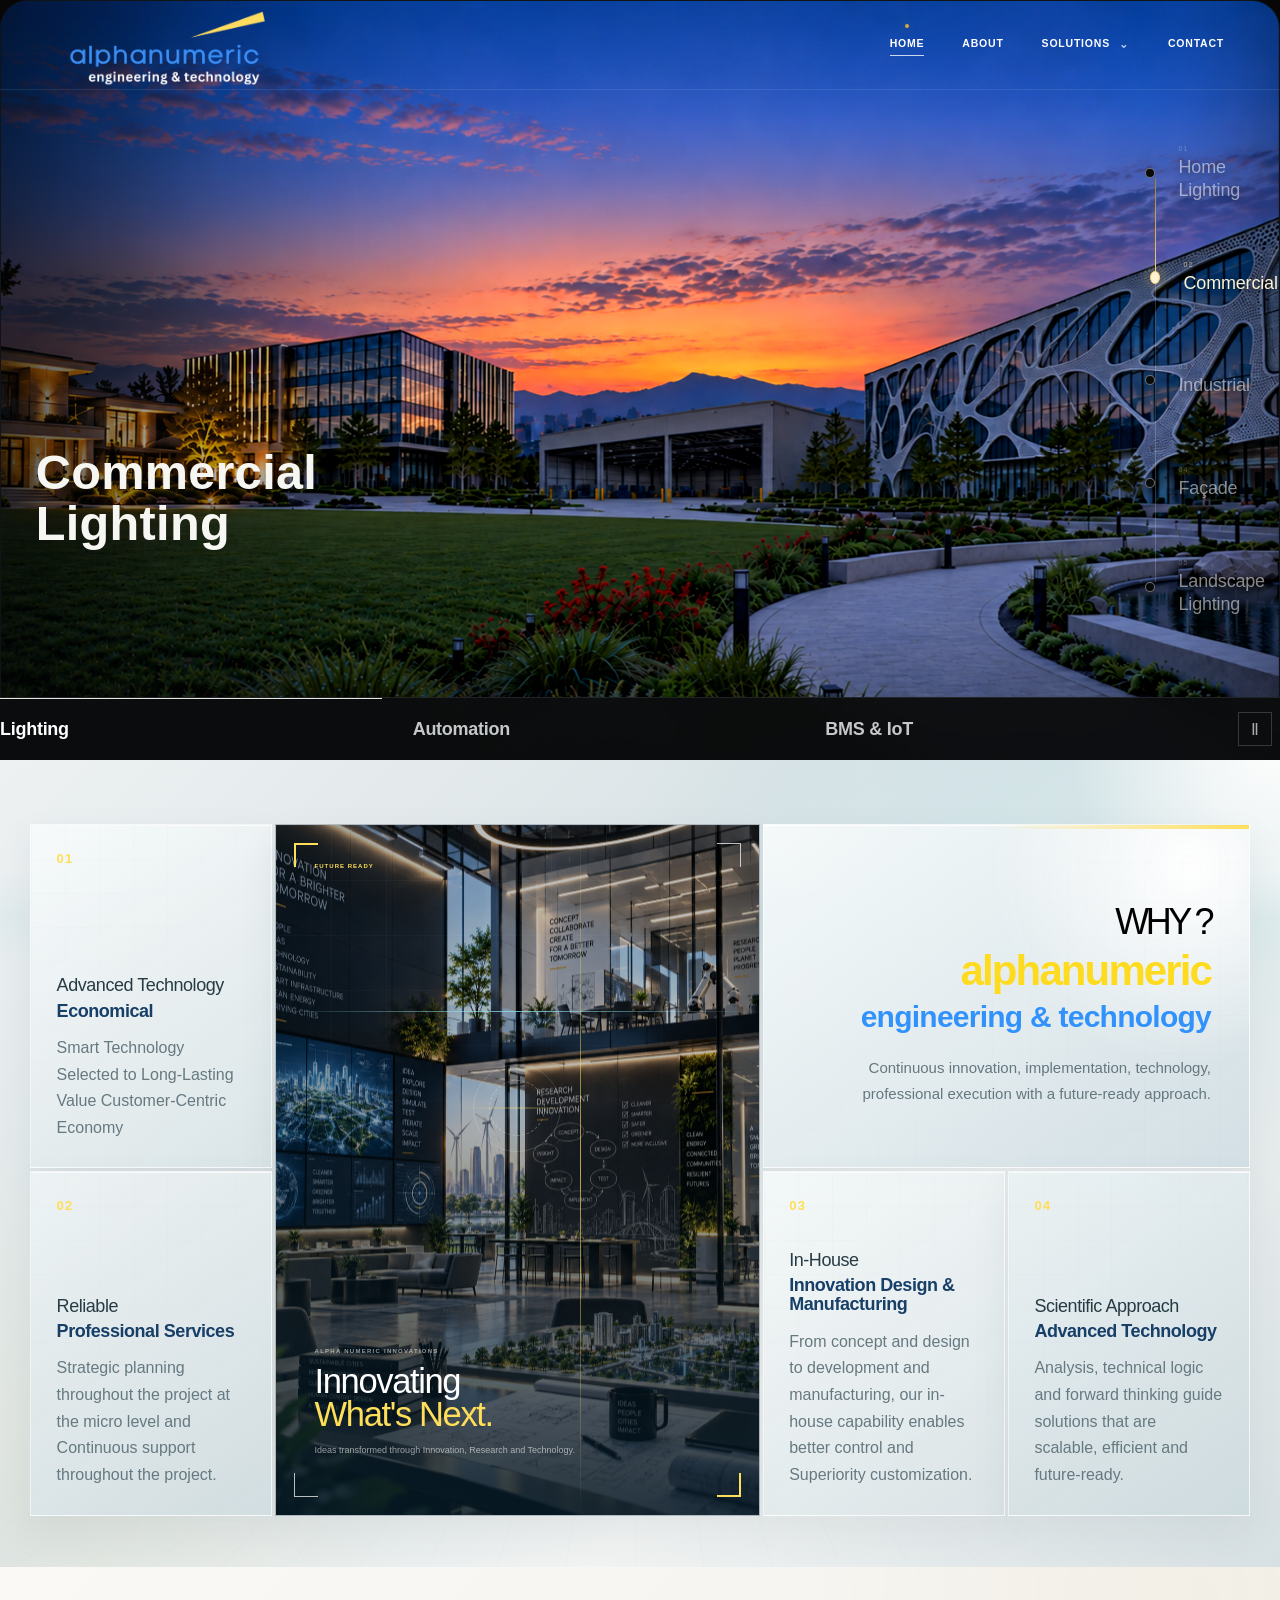
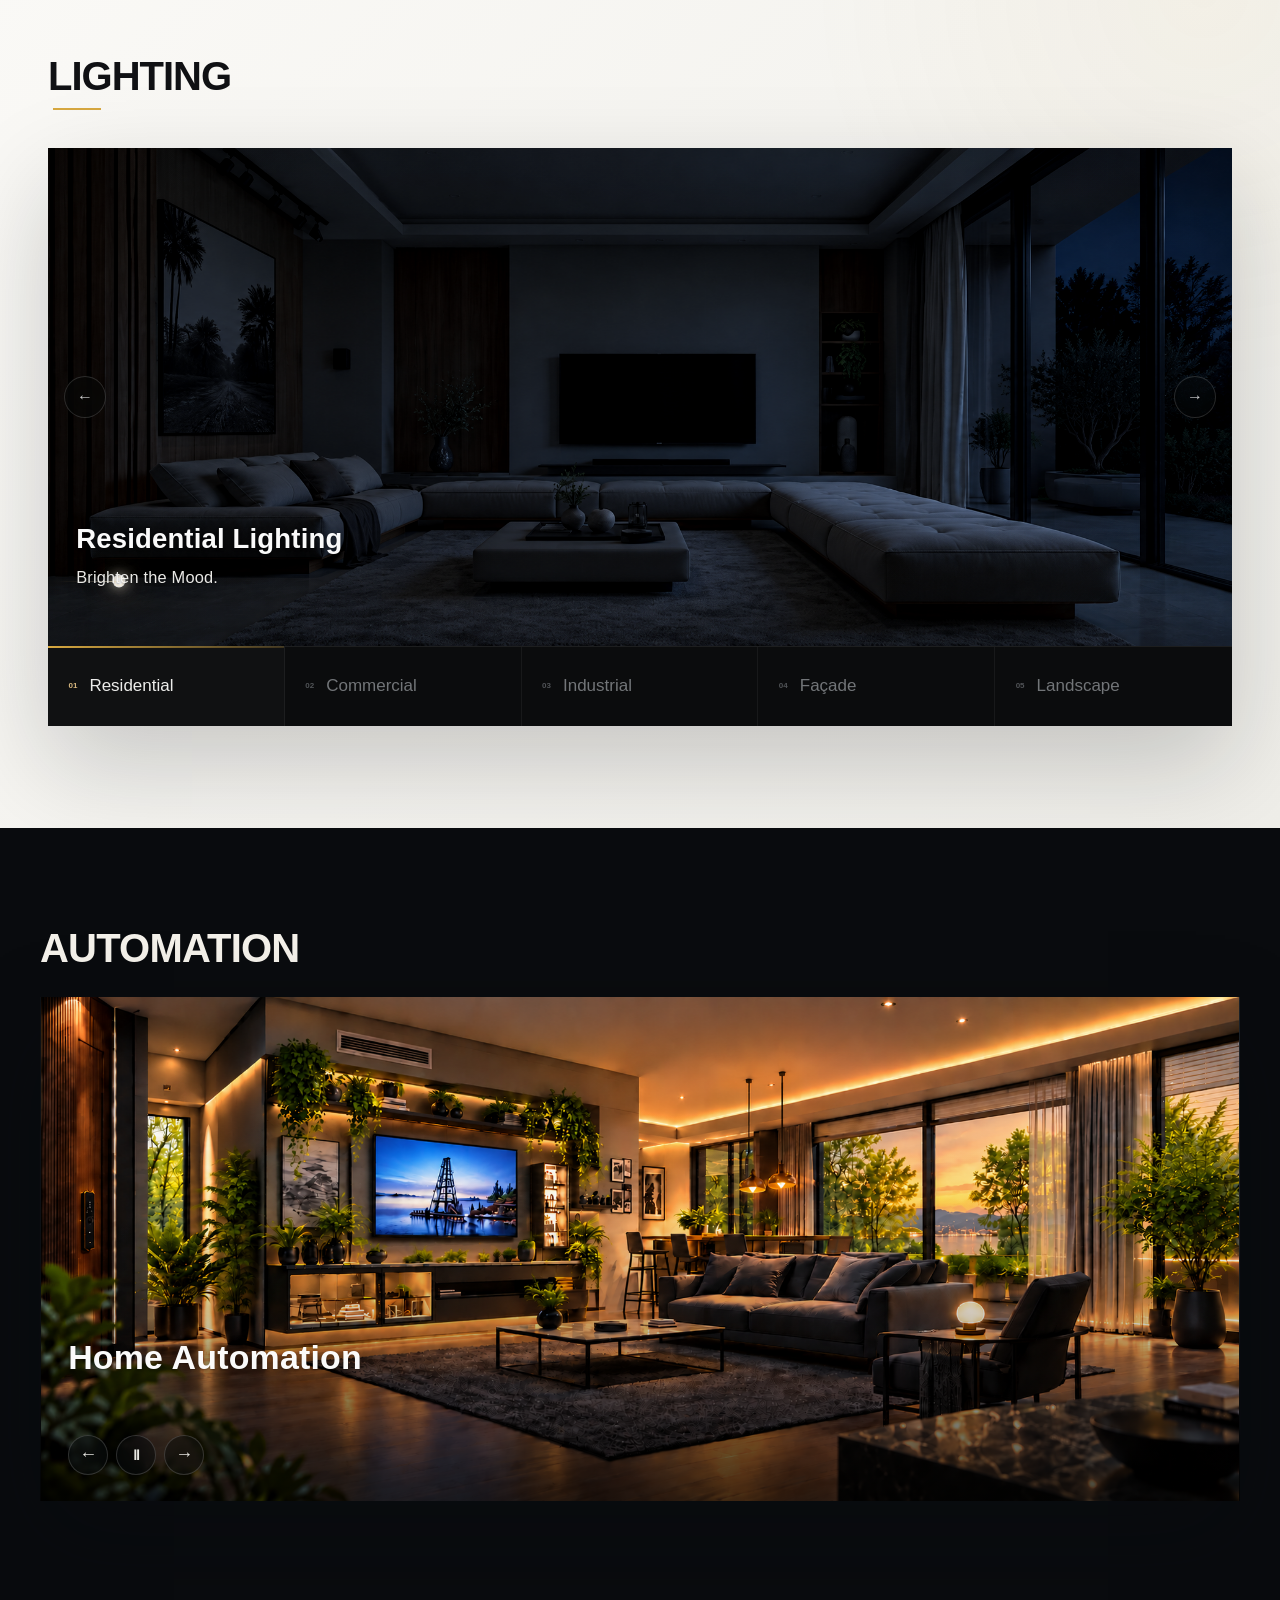
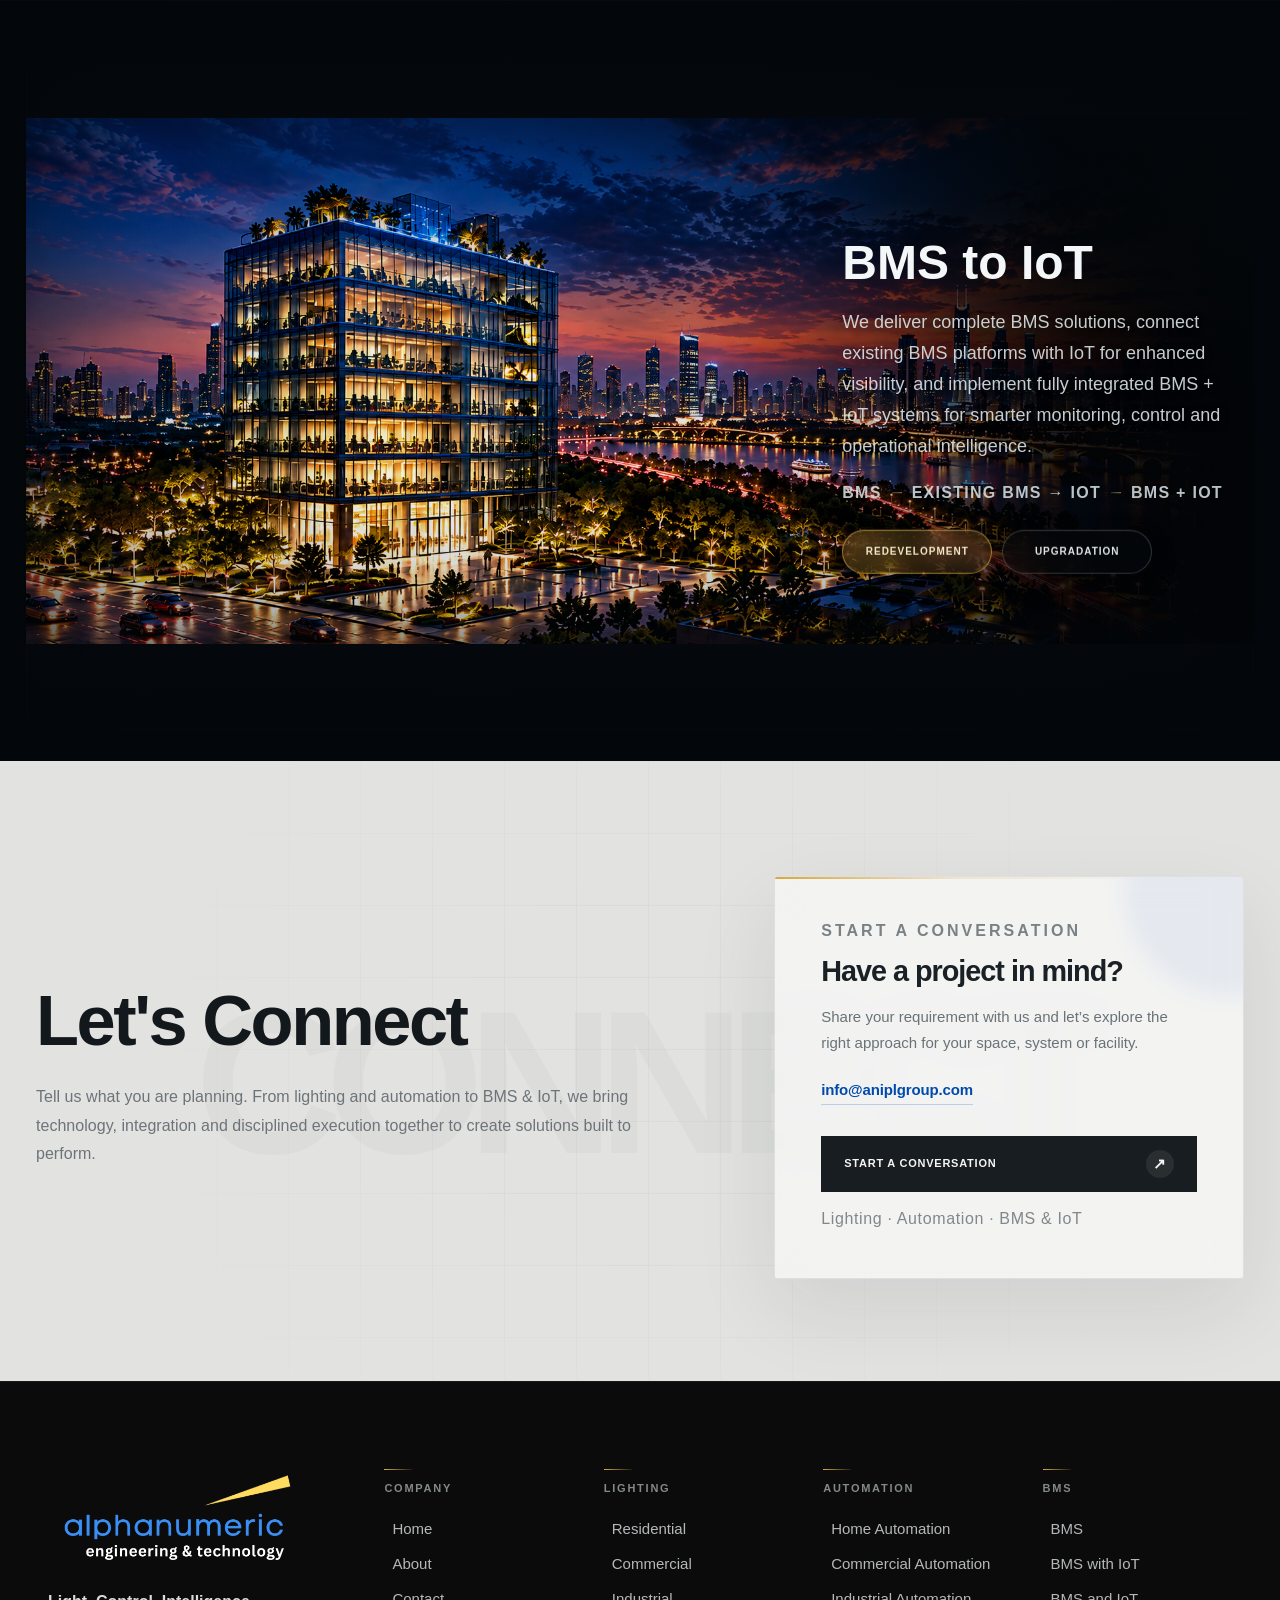
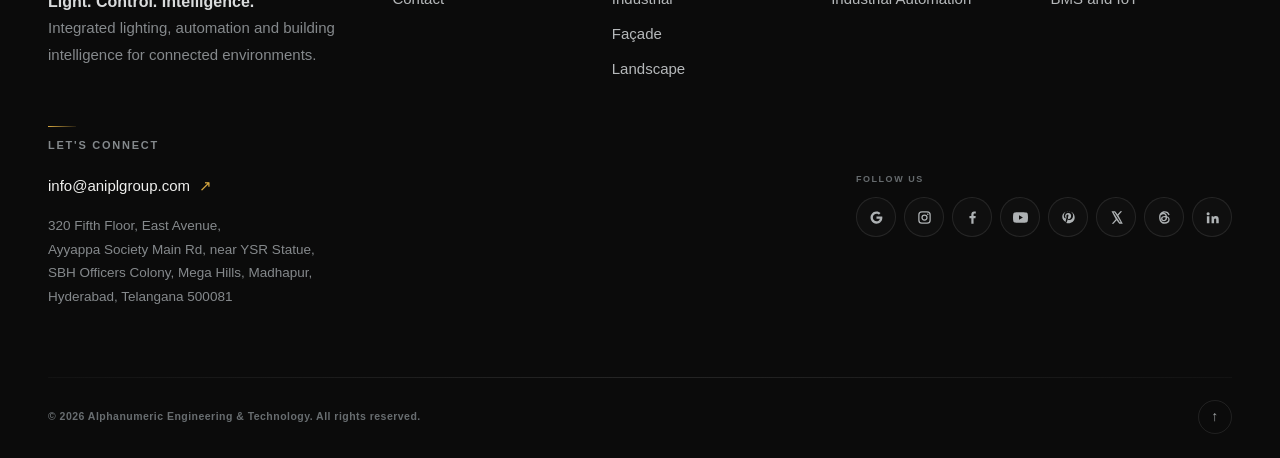
==== commit 244e8f98: "n" ====
--- a/index.html
+++ b/index.html
@@ -6826,17 +6826,17 @@
             <div class="hero-bottom">
                 <div class="wrap hero-tabs" aria-label="Choose a banner">
                     <button type="button" class="hero-tab active" data-slide="0" aria-pressed="true">
-                        <small>01</small>
+                 
                         <div><strong>Lighting</strong></div>
                     </button>
 
                     <button type="button" class="hero-tab" data-slide="1" aria-pressed="false">
-                        <small>02</small>
+                 
                         <div><strong>Automation</strong></div>
                     </button>
 
                     <button type="button" class="hero-tab" data-slide="2" aria-pressed="false">
-                        <small>03</small>
+                 
                         <div><strong>BMS &amp; IoT</strong></div>
                     </button>
 
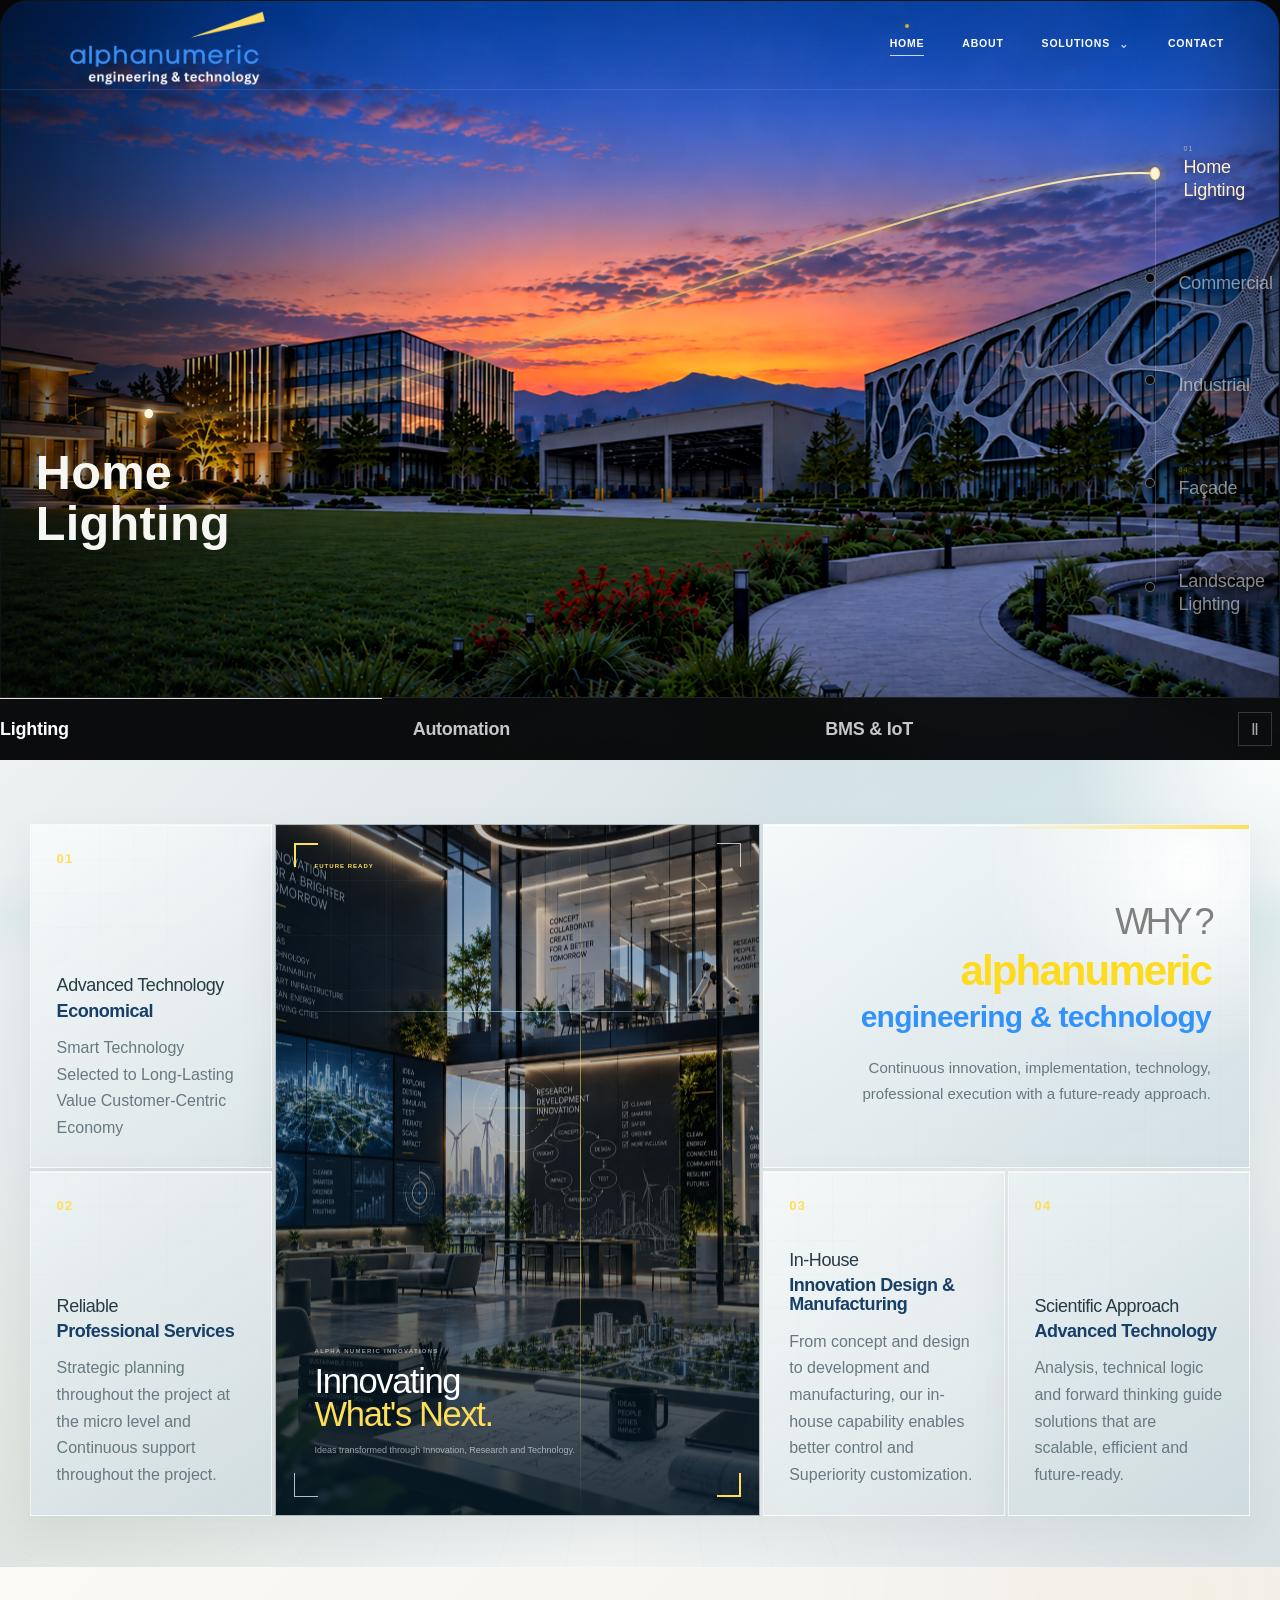
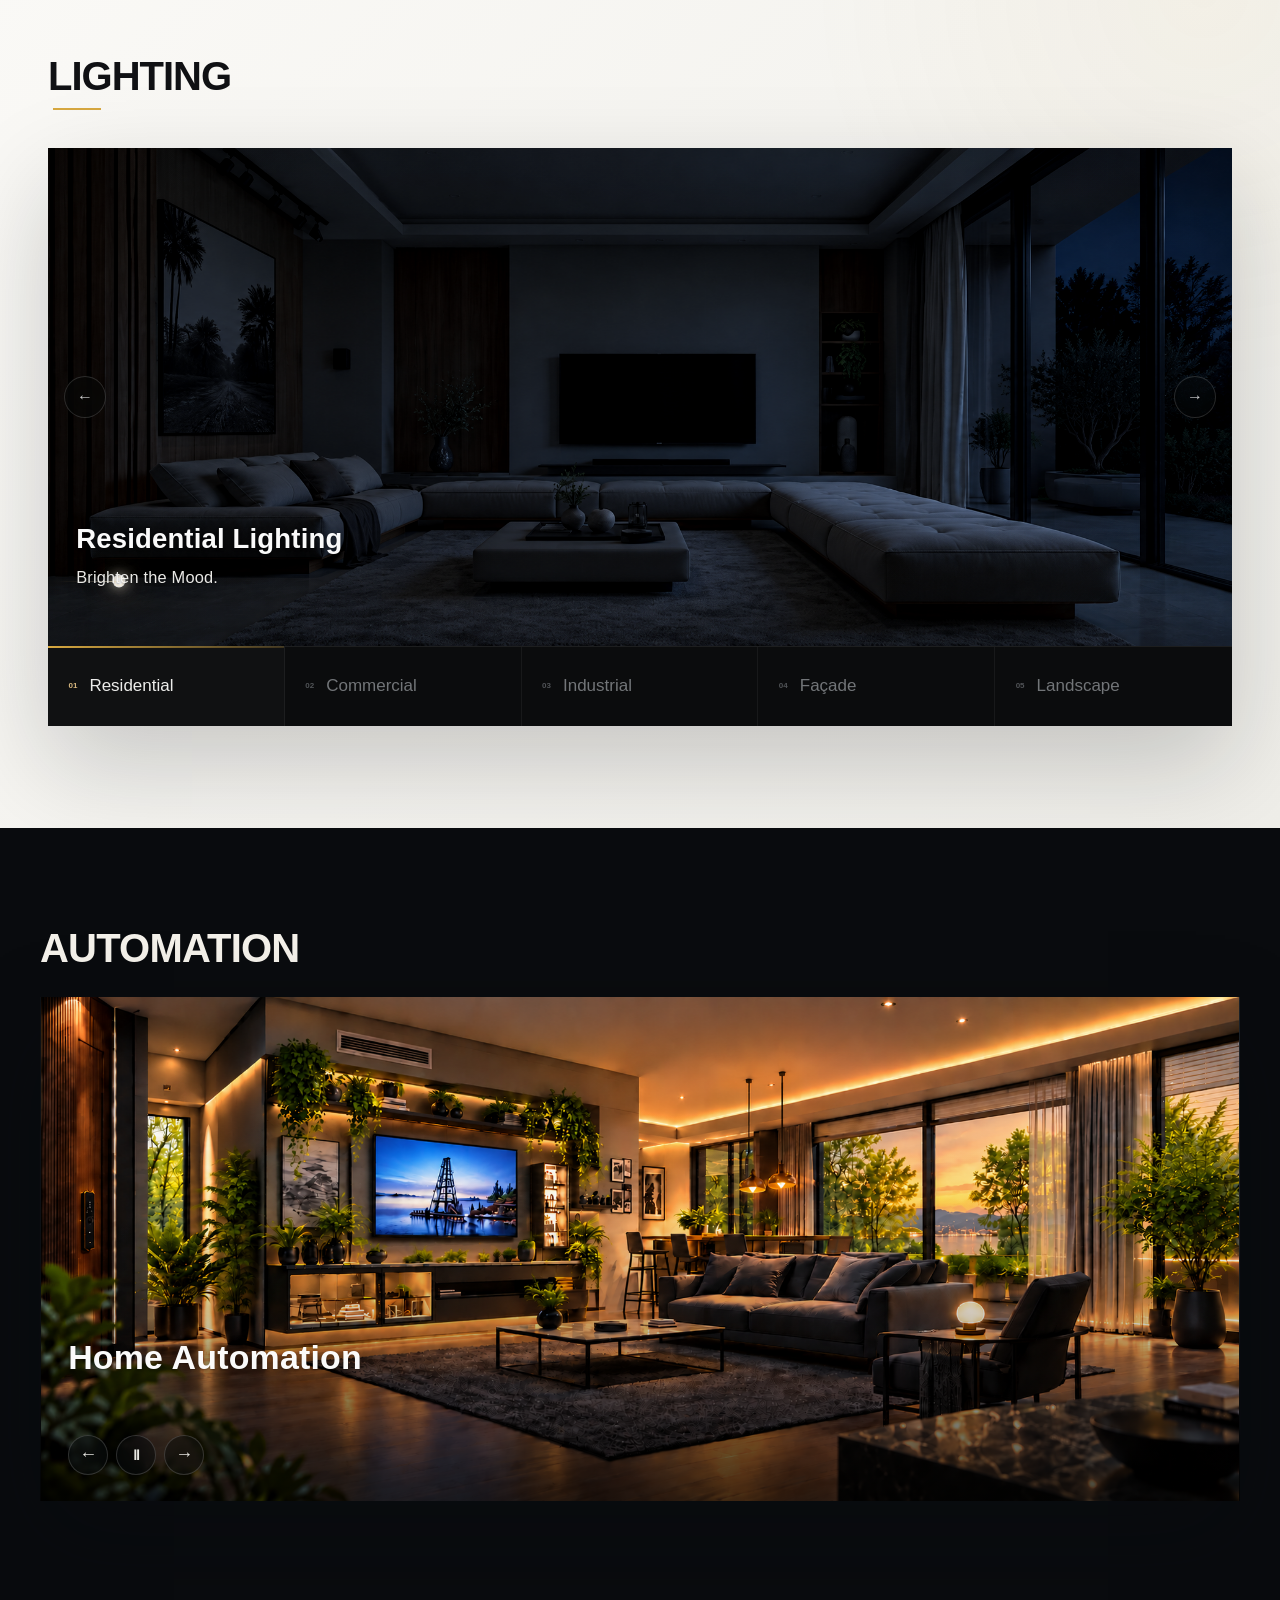
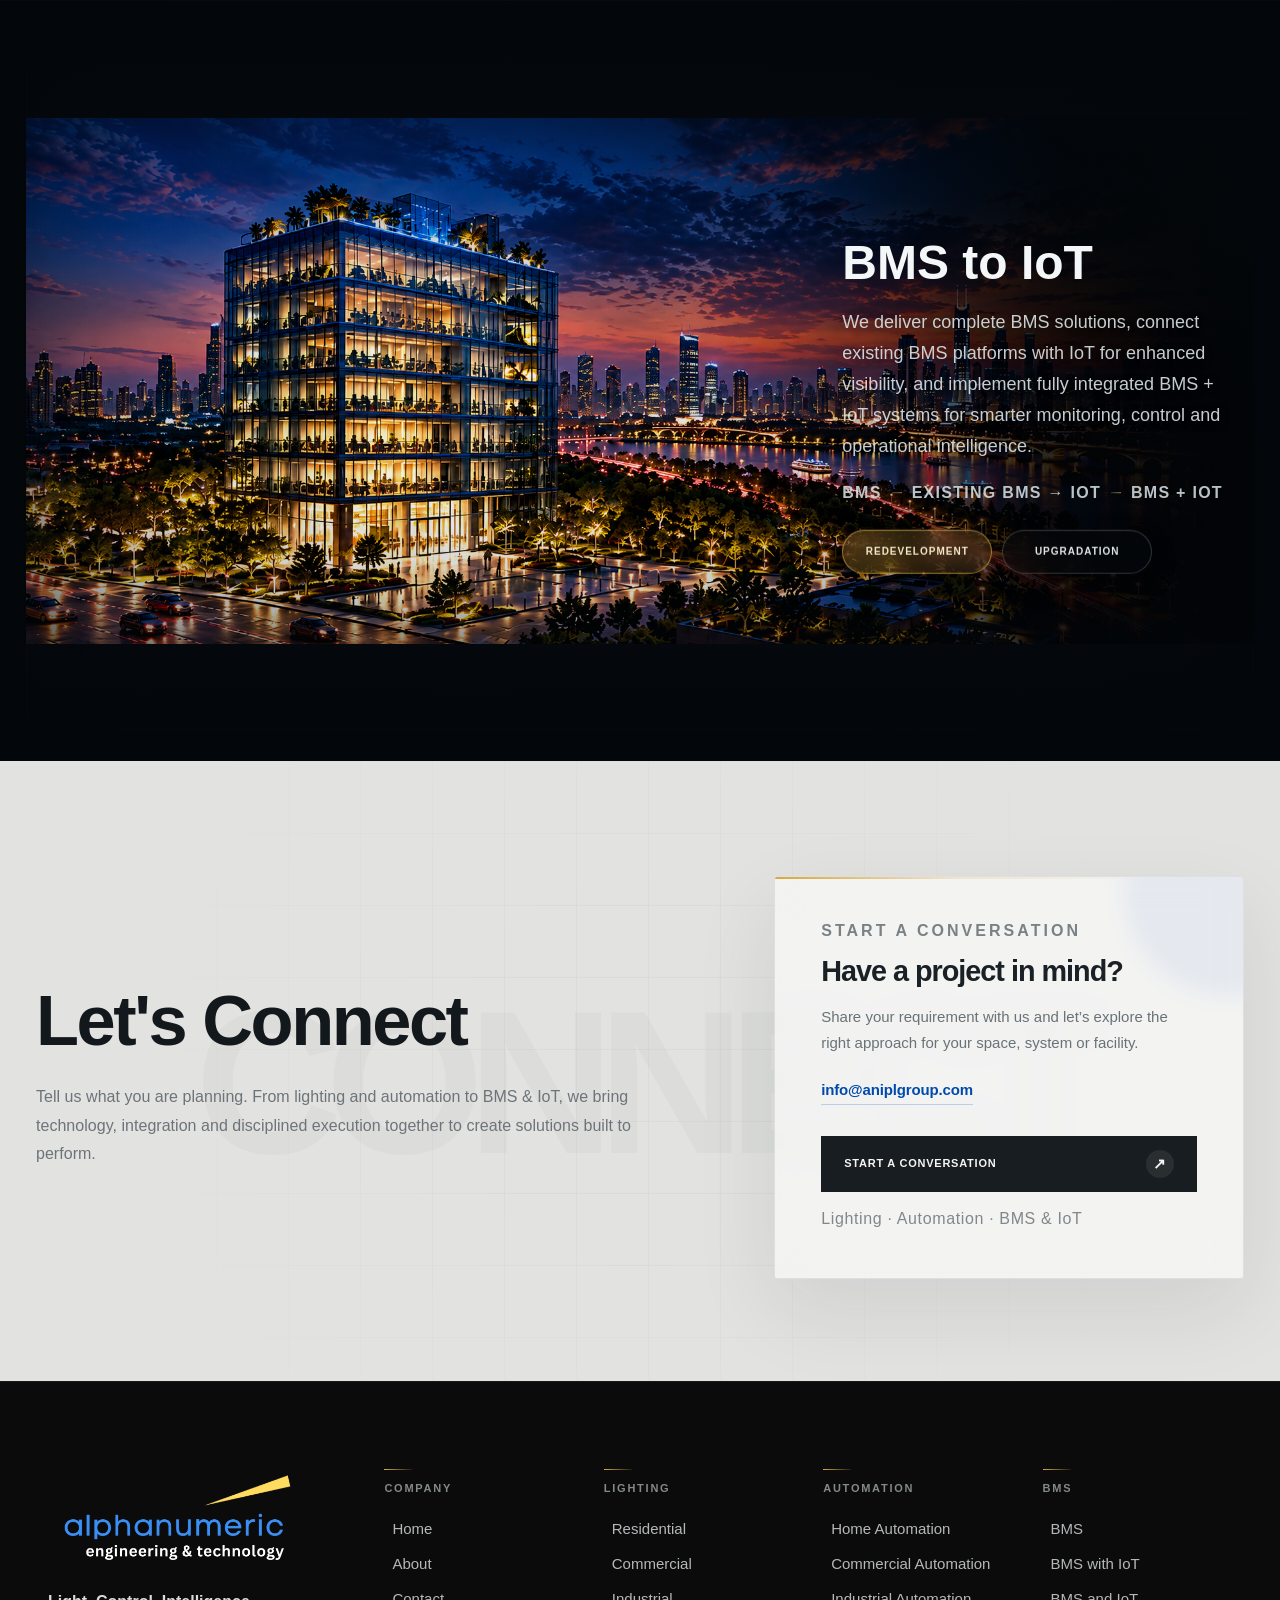
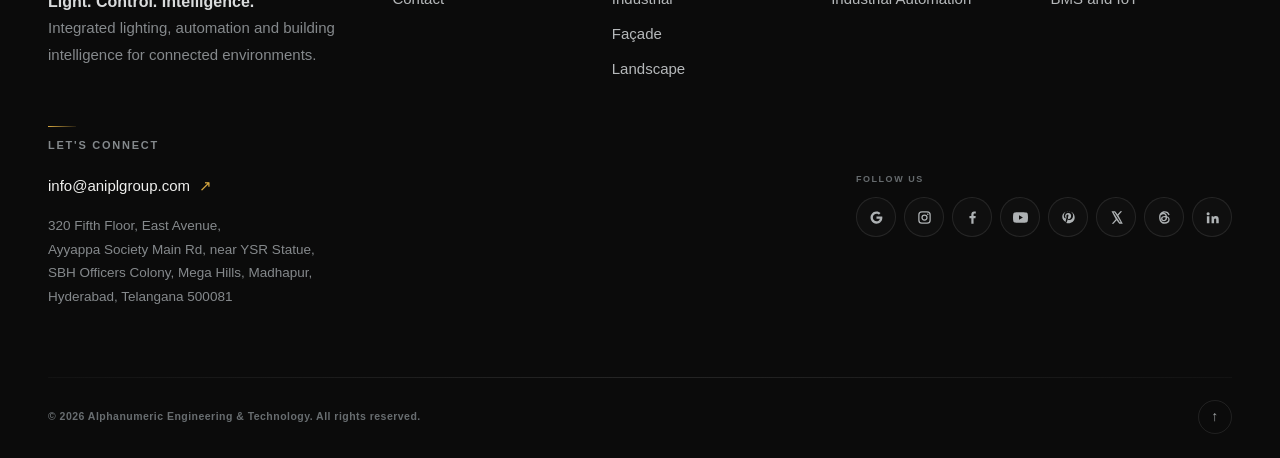
==== commit eaf40a29: "n" ====
--- a/index.html
+++ b/index.html
@@ -10067,7 +10067,7 @@
 
         display: block;
 
-        color: #000000;
+        color: gray;
 
         font-size:
             clamp(18px, 10cqw, 36px);
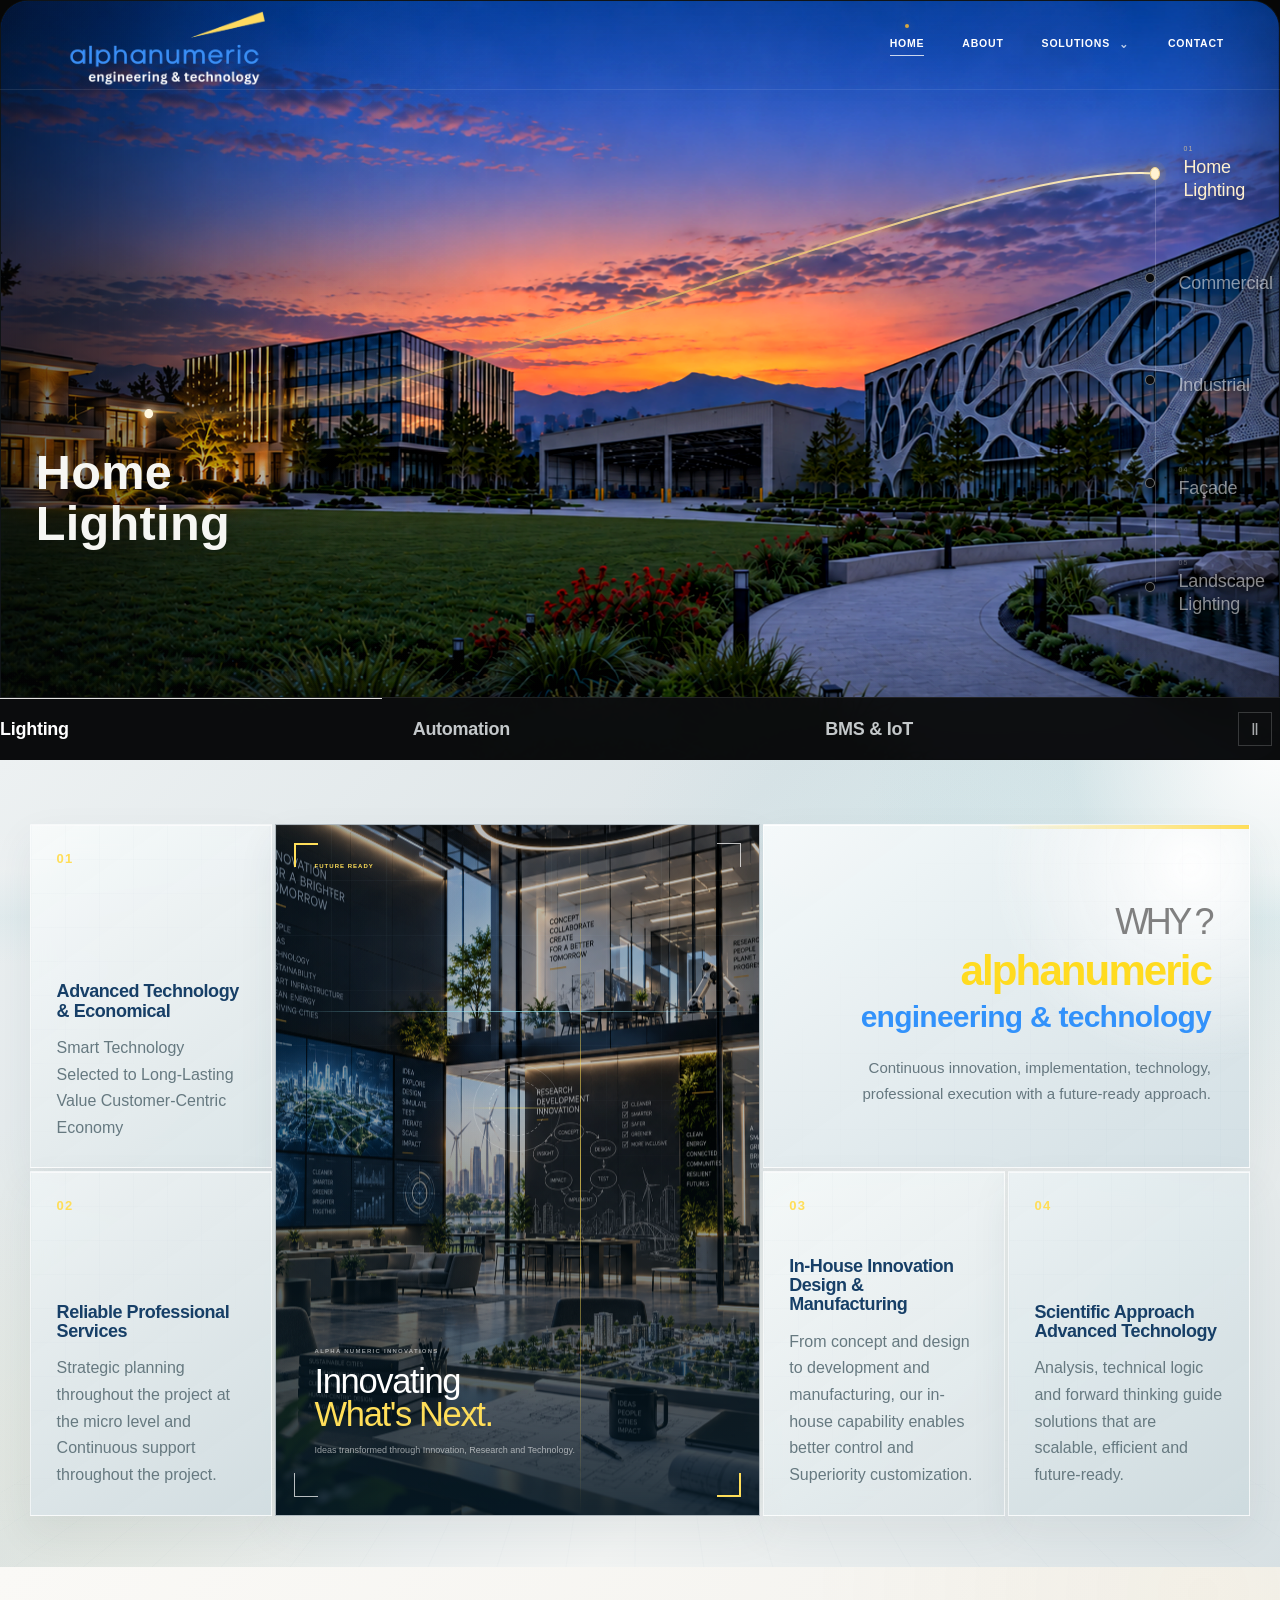
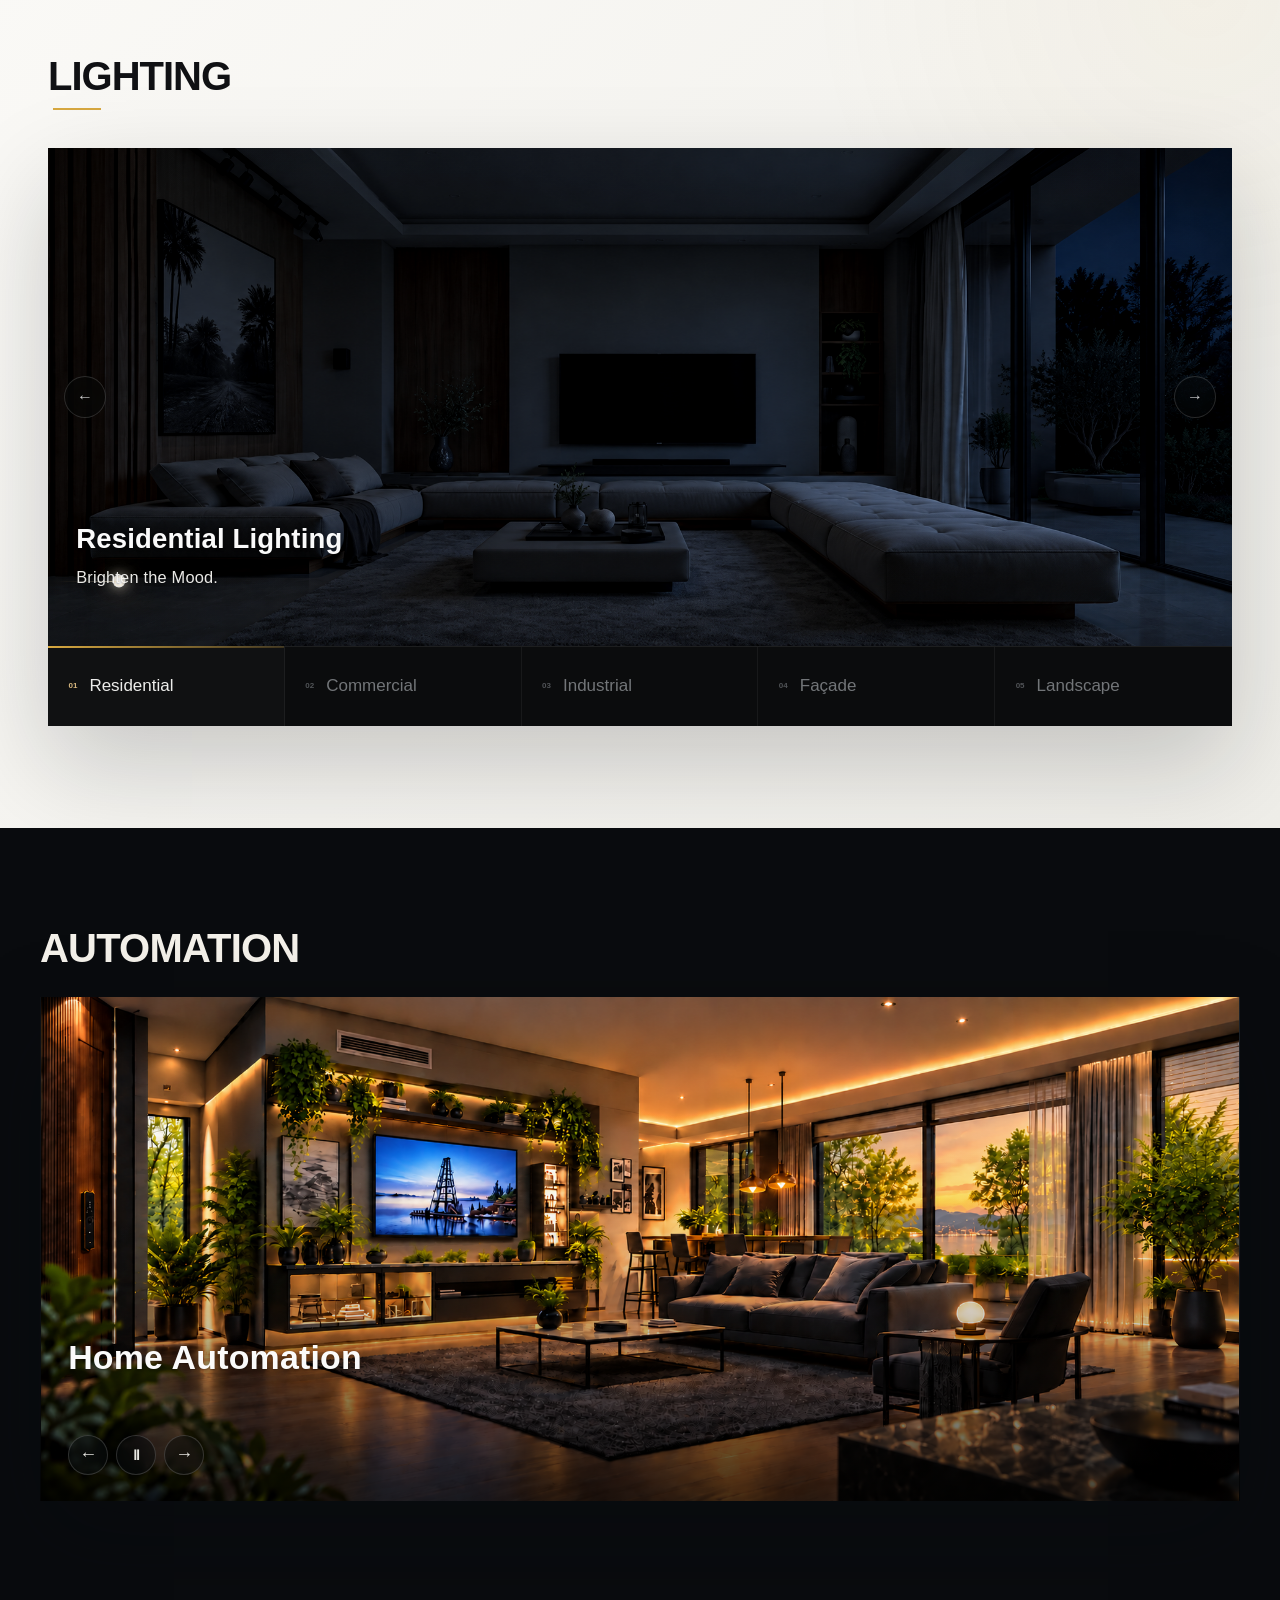
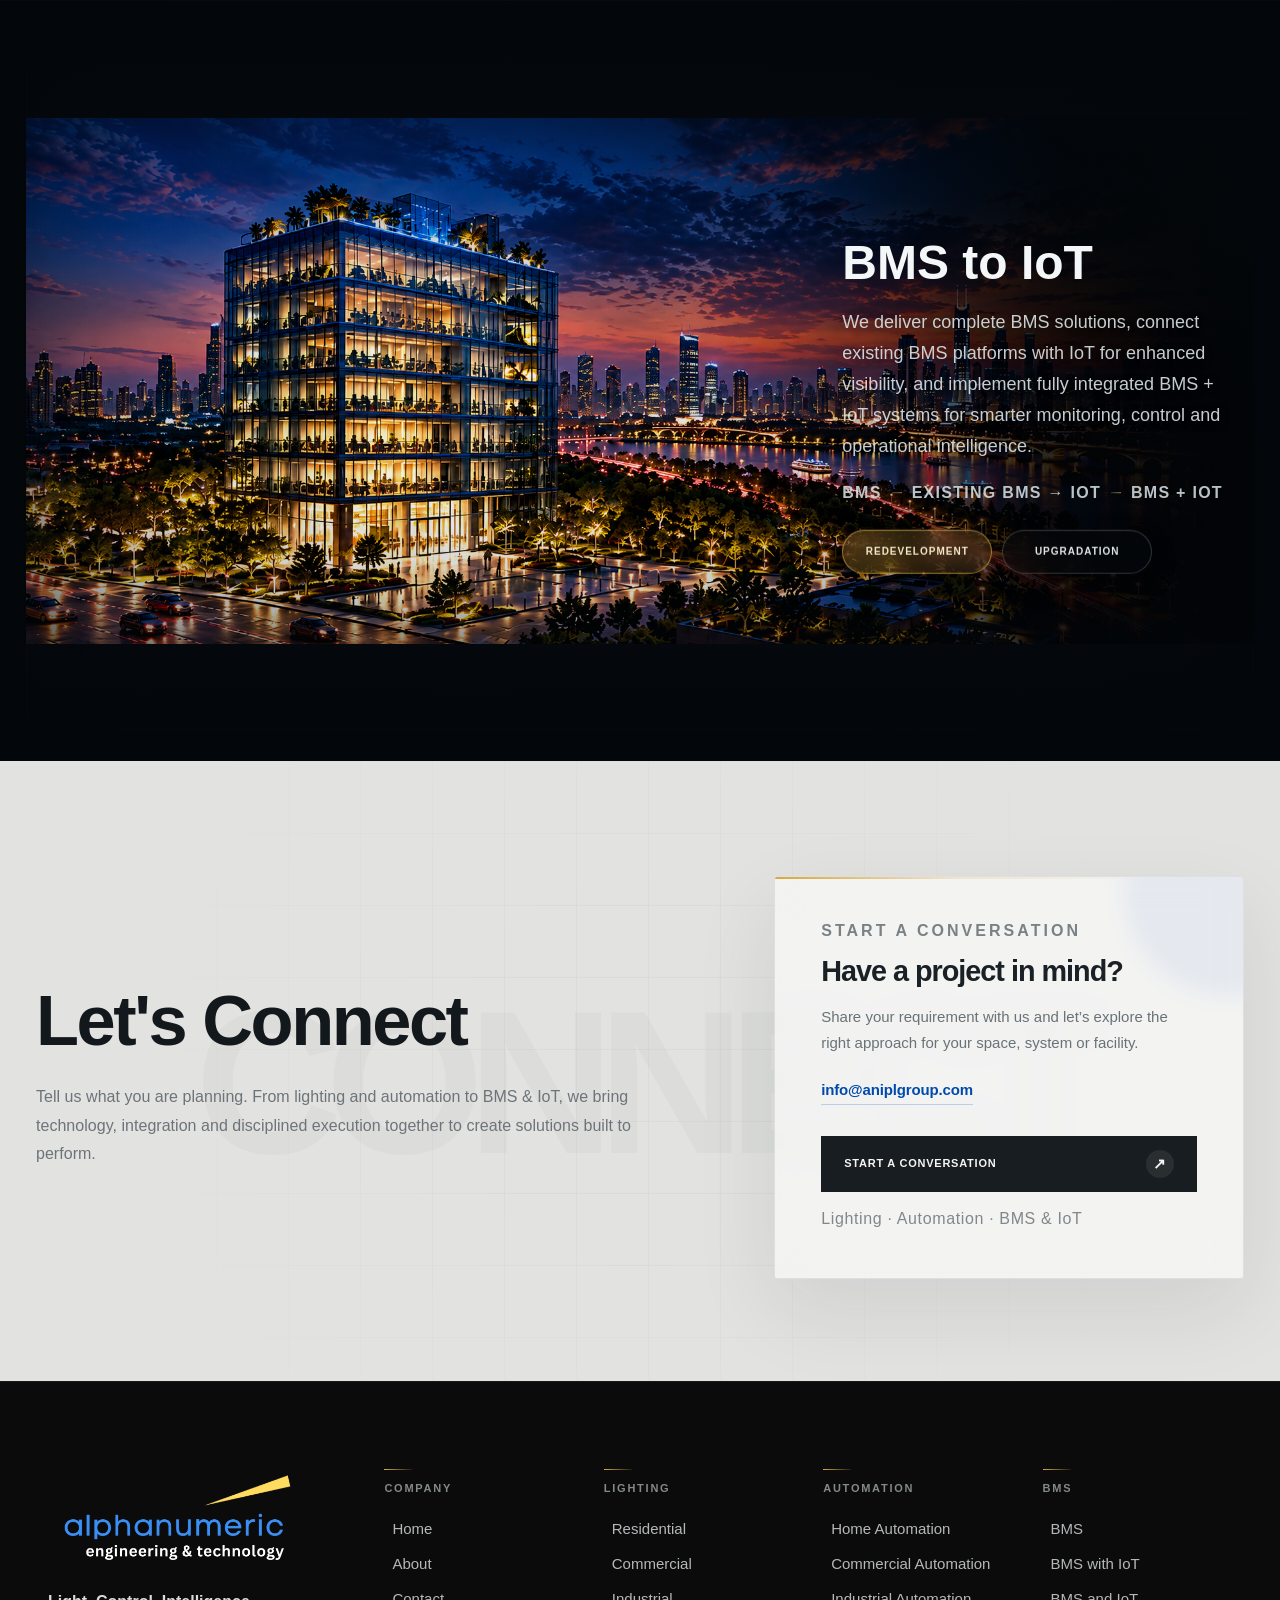
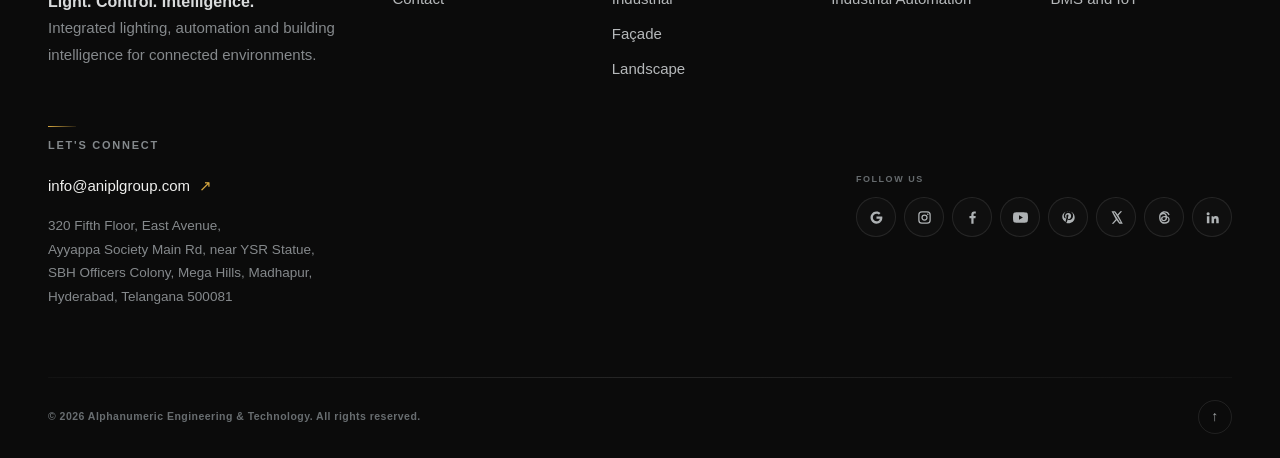
==== commit 1fc43525: "n" ====
--- a/index.html
+++ b/index.html
@@ -7905,8 +7905,9 @@
 
             <div class="ani-why-future__card-copy">
                 <h3>
-                    Advanced Technology
-                    <strong>
+                     <strong>
+                    Advanced Technology &
+                   
                         Economical
                     </strong>
                 </h3>
@@ -8089,8 +8090,9 @@
             <div class="ani-why-future__card-copy">
 
                 <h3>
-                    Reliable
+                    
                     <strong>
+                        Reliable
                         Professional Services
                     </strong>
                 </h3>
@@ -8129,8 +8131,9 @@
             <div class="ani-why-future__card-copy">
 
                 <h3>
-                    In-House
+                    
                     <strong>
+                        In-House
                         Innovation Design &amp; Manufacturing
                     </strong>
                 </h3>
@@ -8169,8 +8172,9 @@
             <div class="ani-why-future__card-copy">
 
                 <h3>
-                    Scientific Approach
+                   
                     <strong>
+                         Scientific Approach
                         Advanced Technology
                     </strong>
                 </h3>
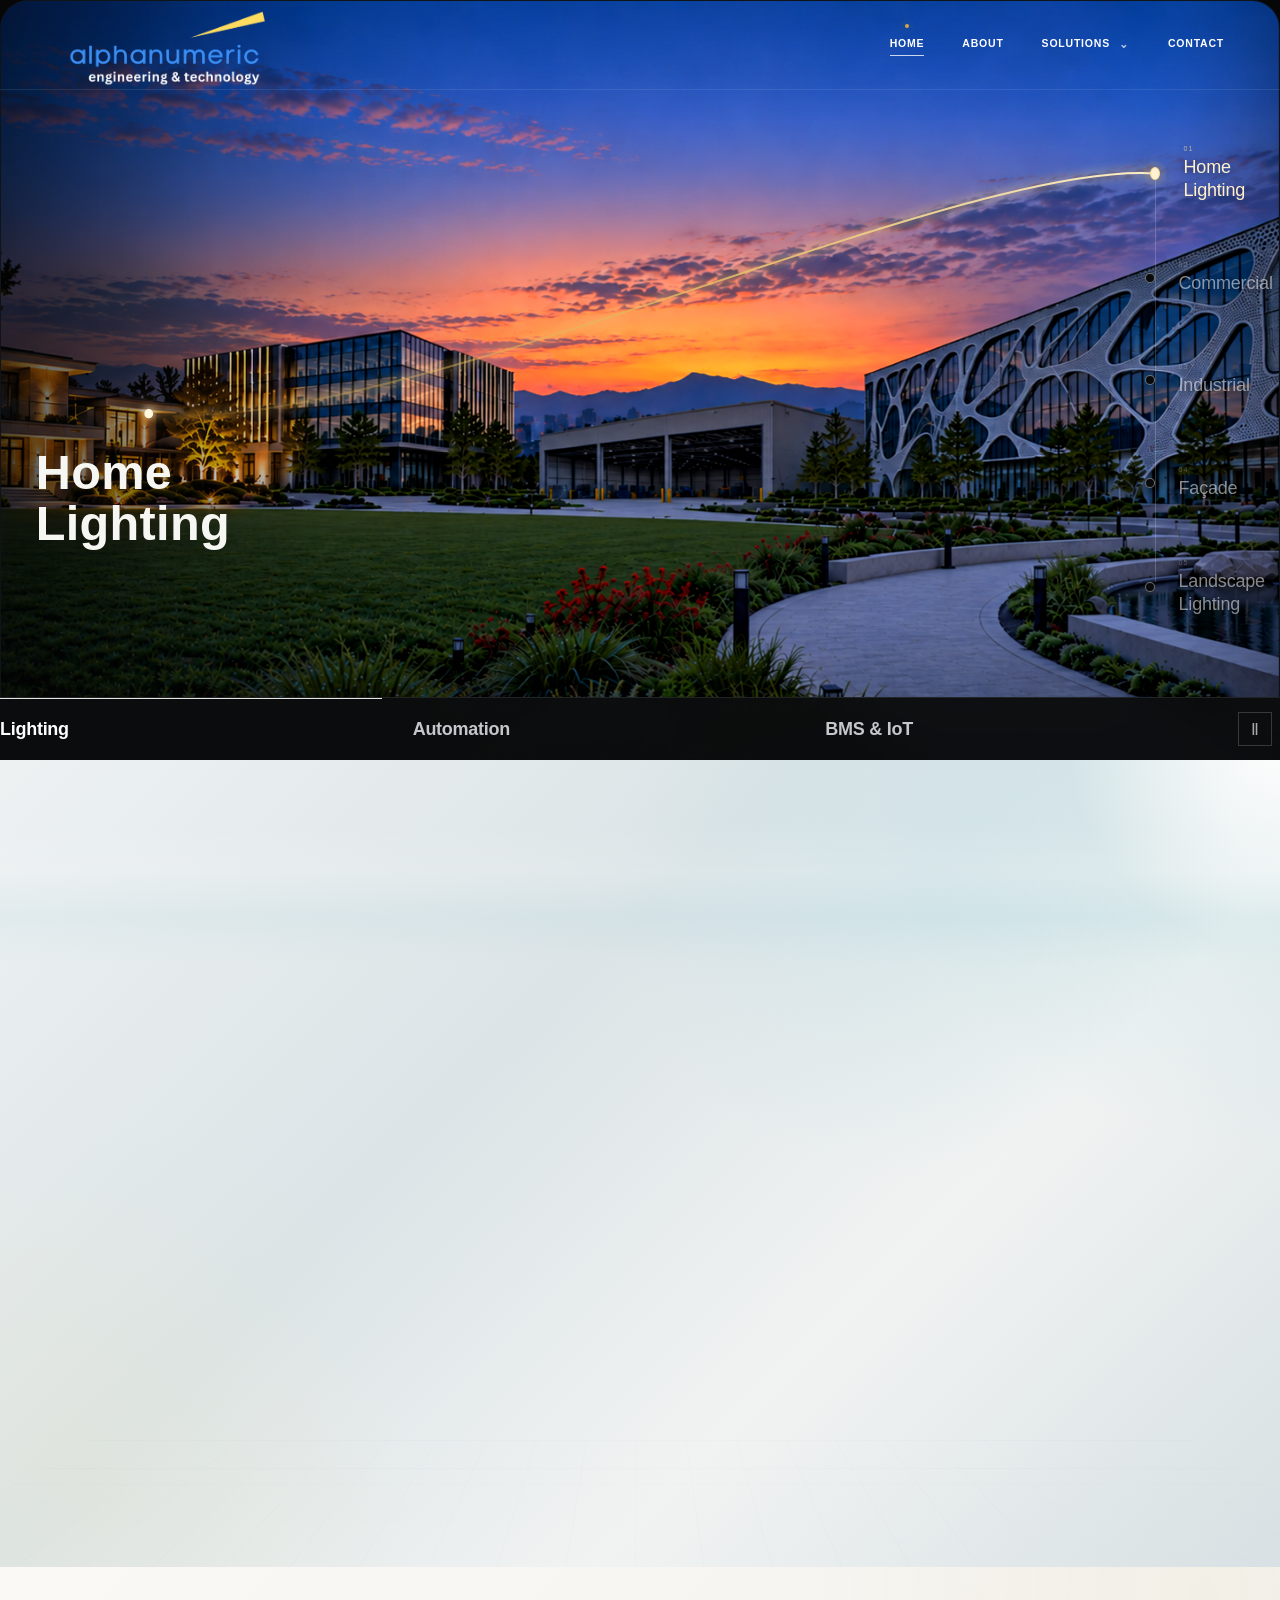
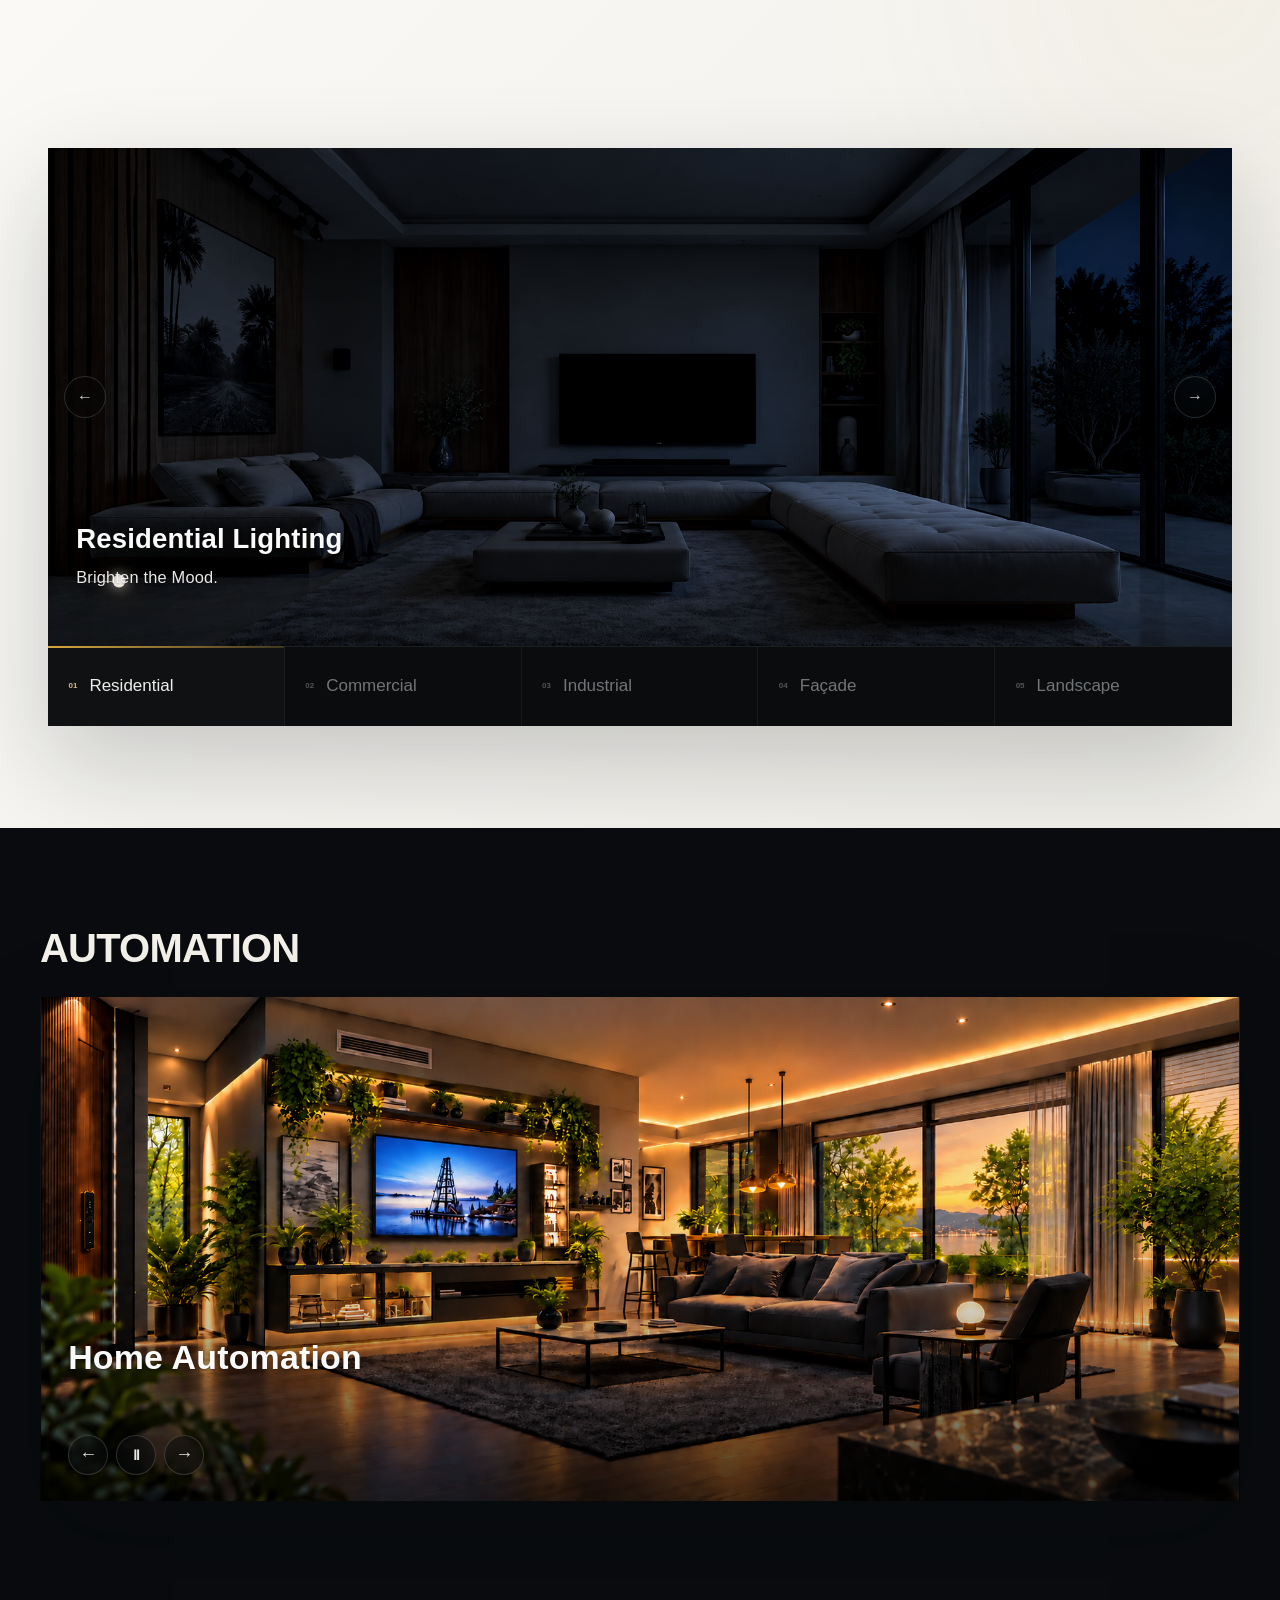
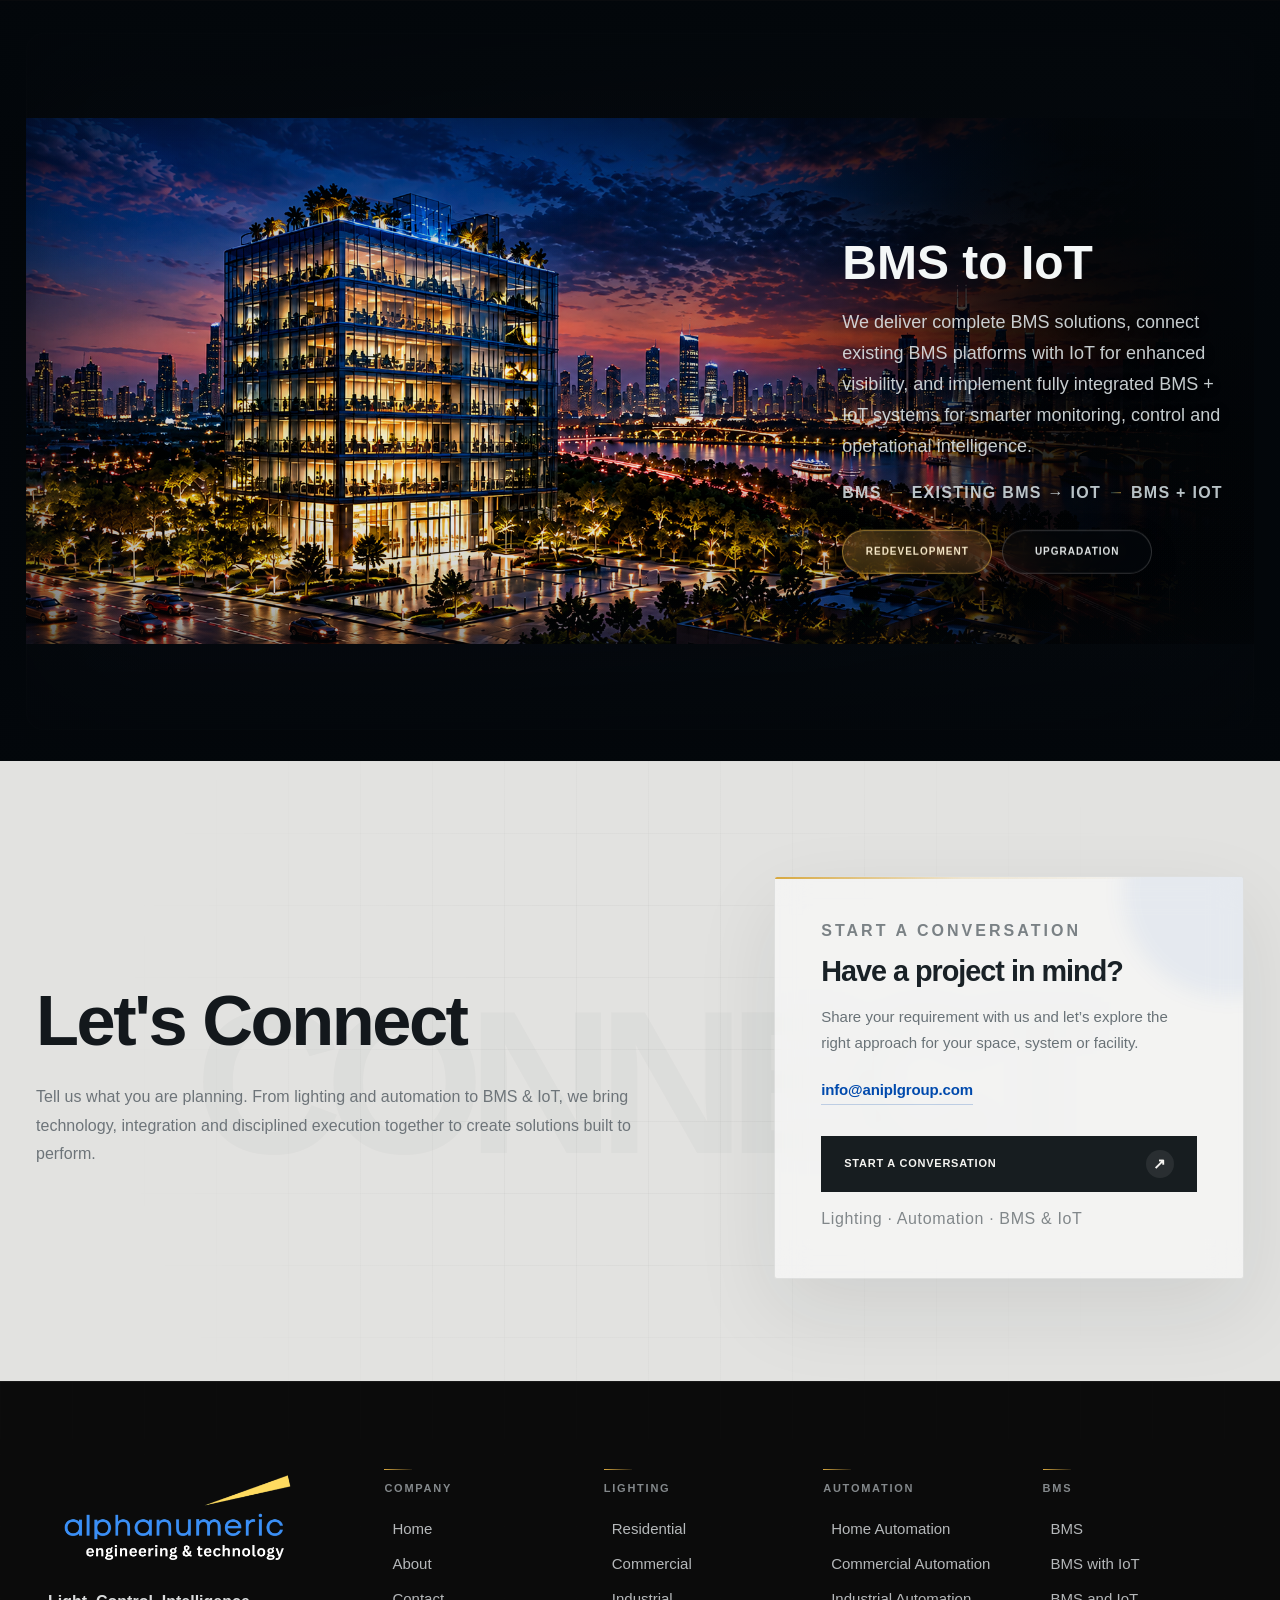
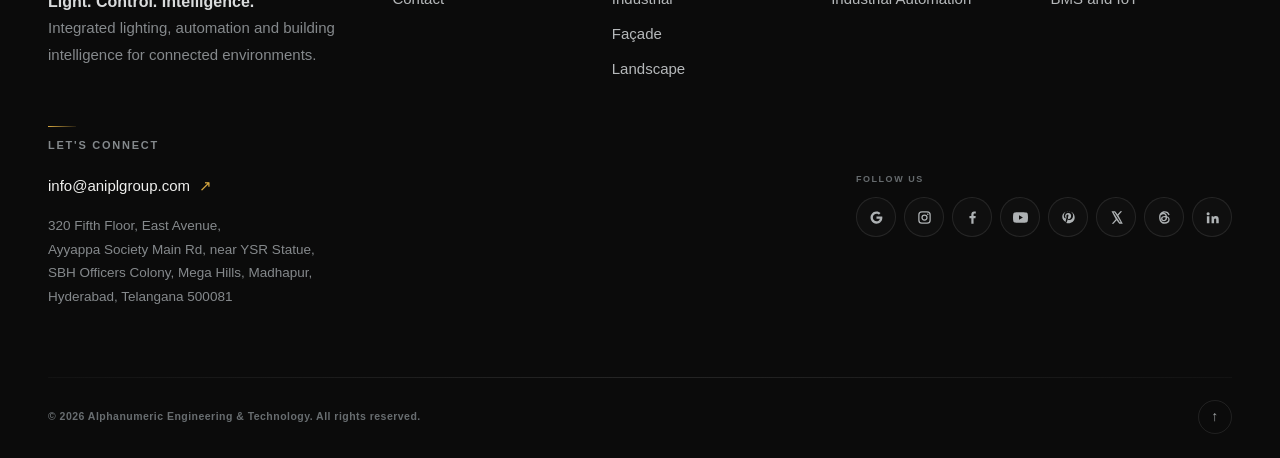
==== commit 915e5d3e: "n" ====
--- a/index.html
+++ b/index.html
@@ -8060,7 +8060,7 @@
 
 
             <p>
-                Continuous innovation, implementation, technology,
+                Continuous innovation, implementation, advanced technology,
                 professional execution with a future-ready approach.
             </p>
 
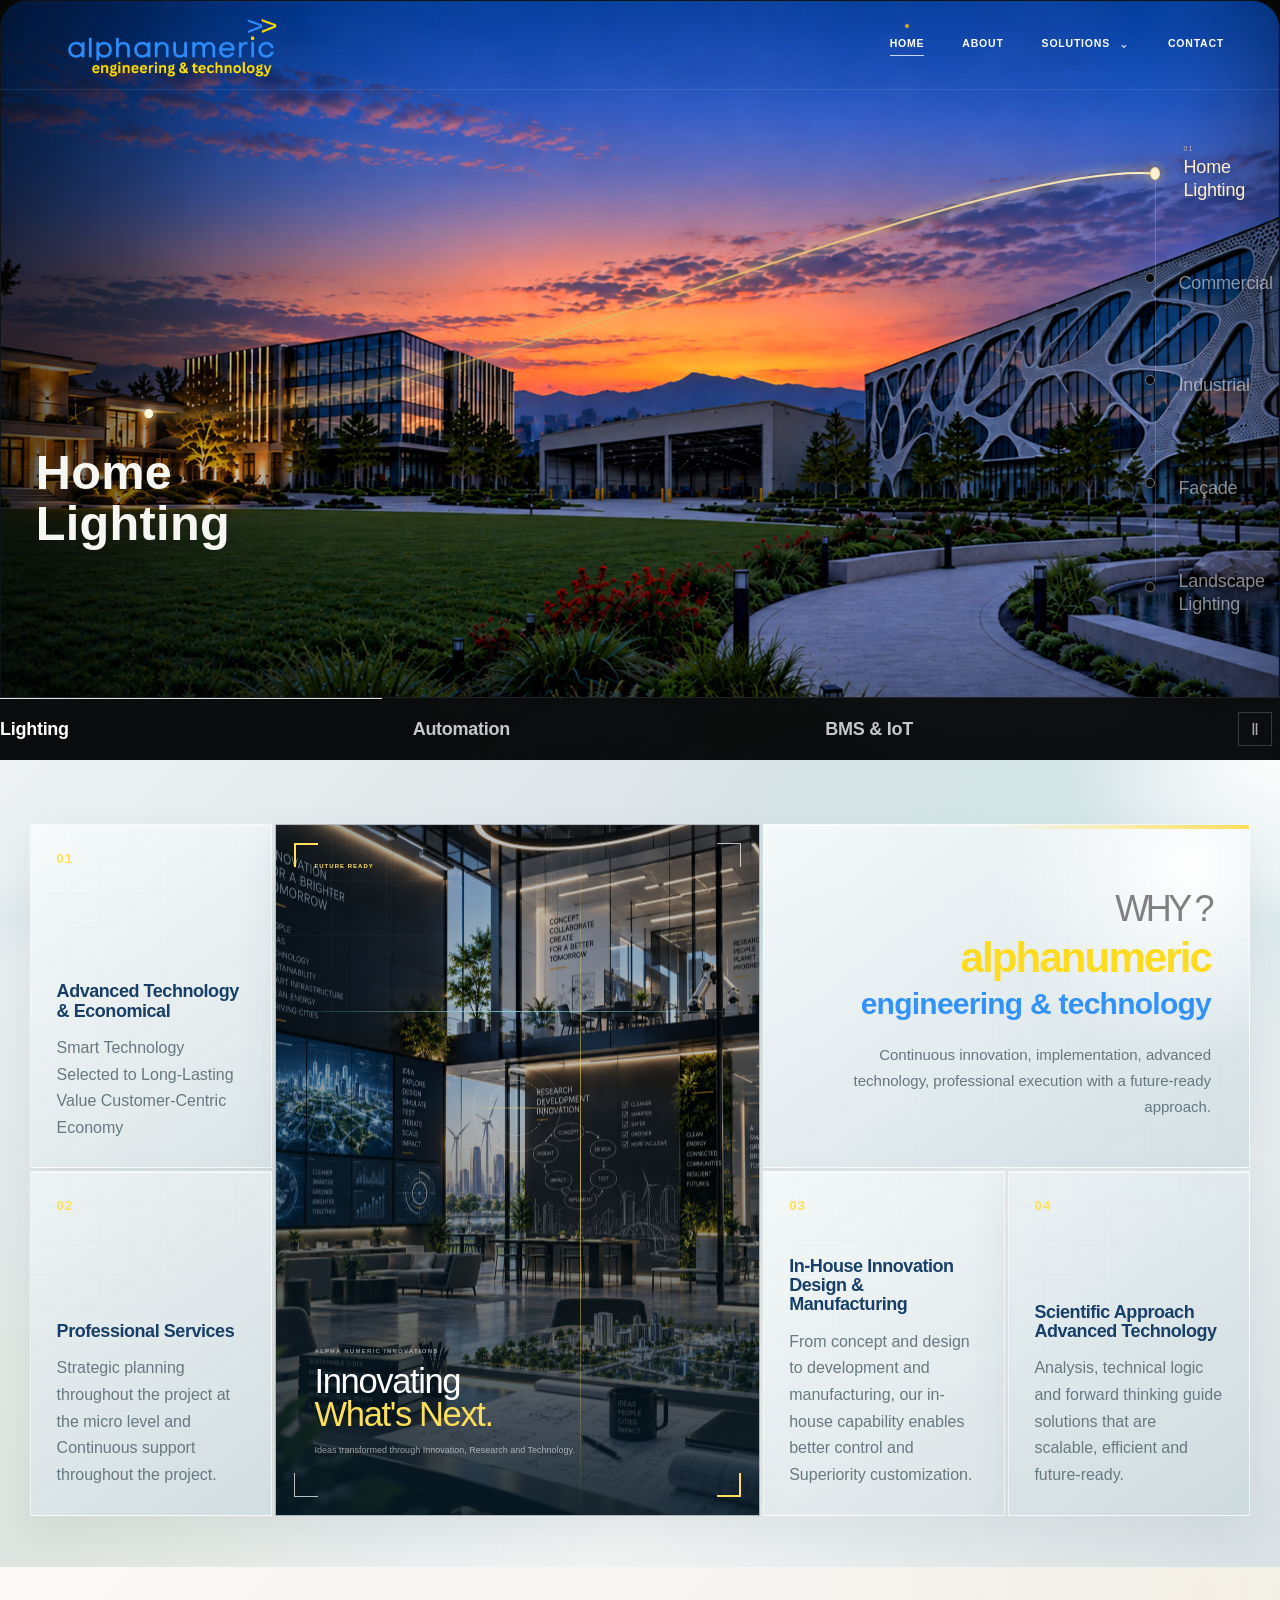
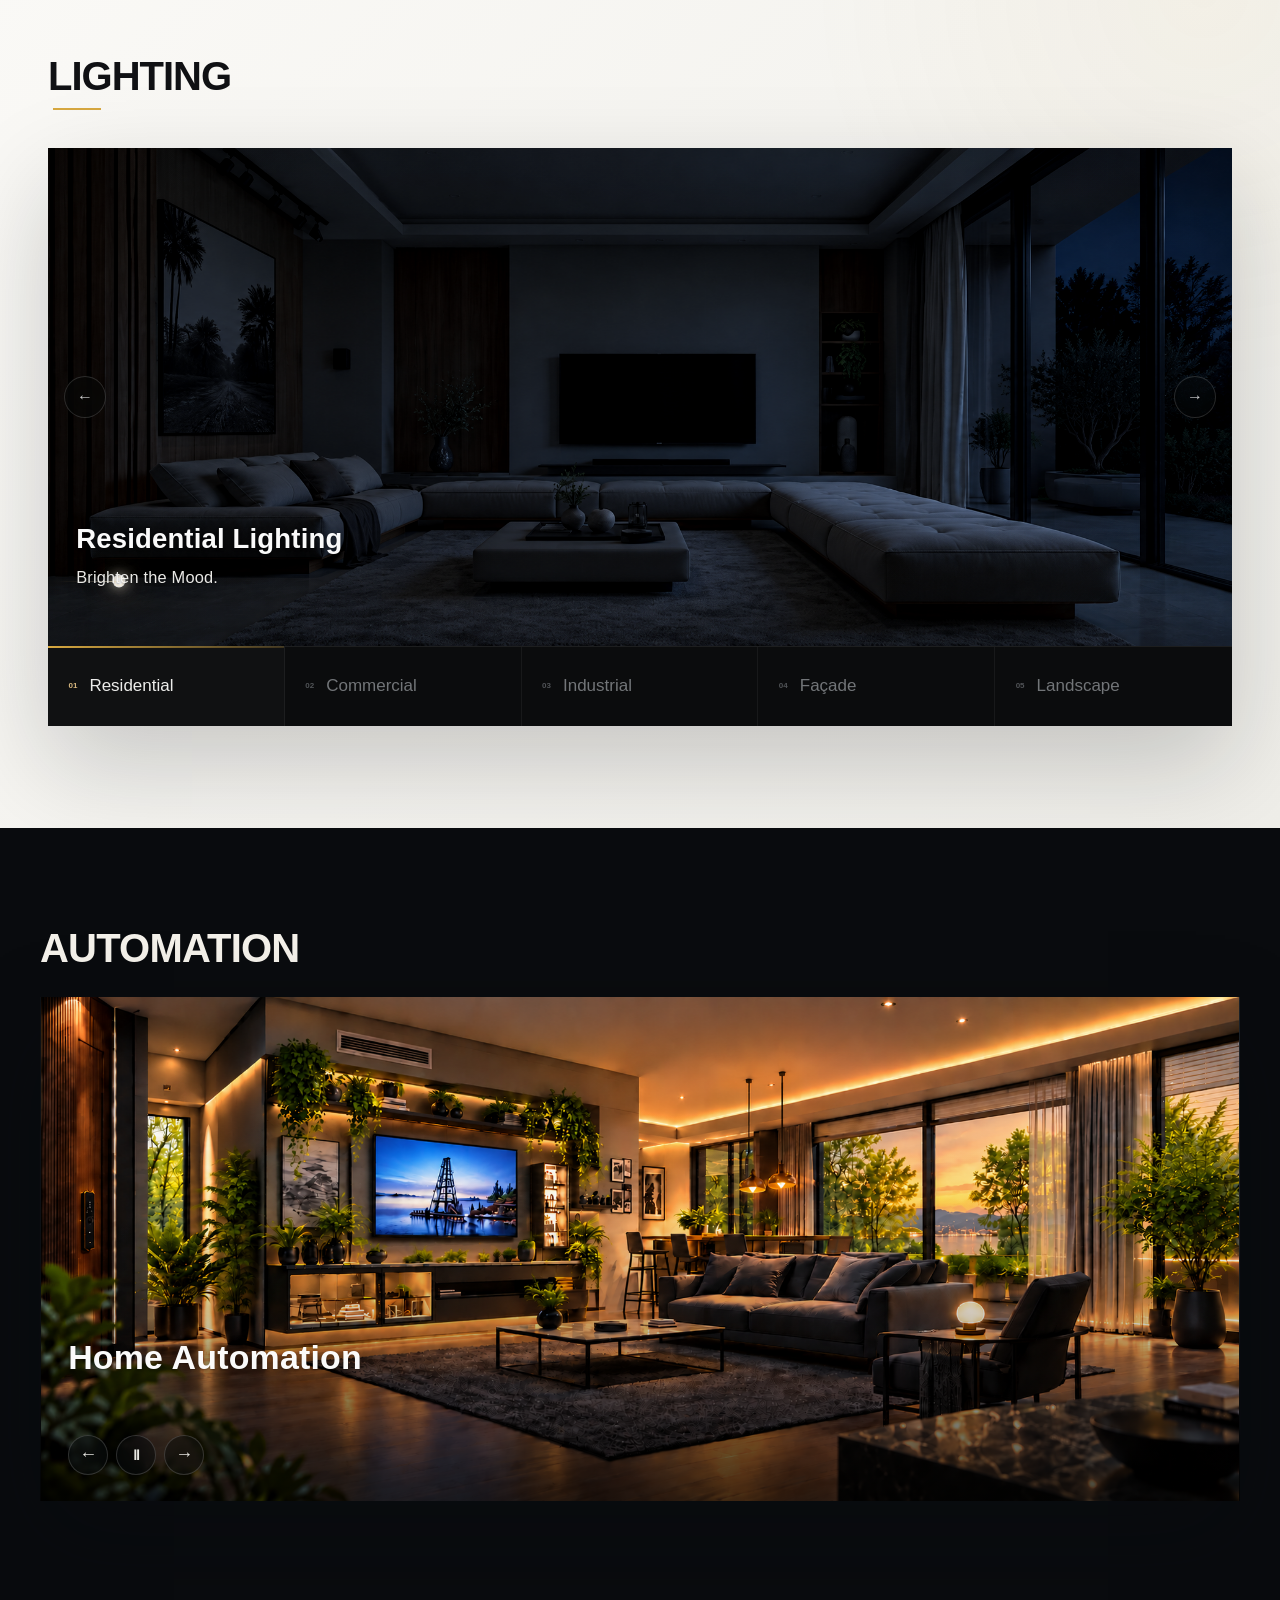
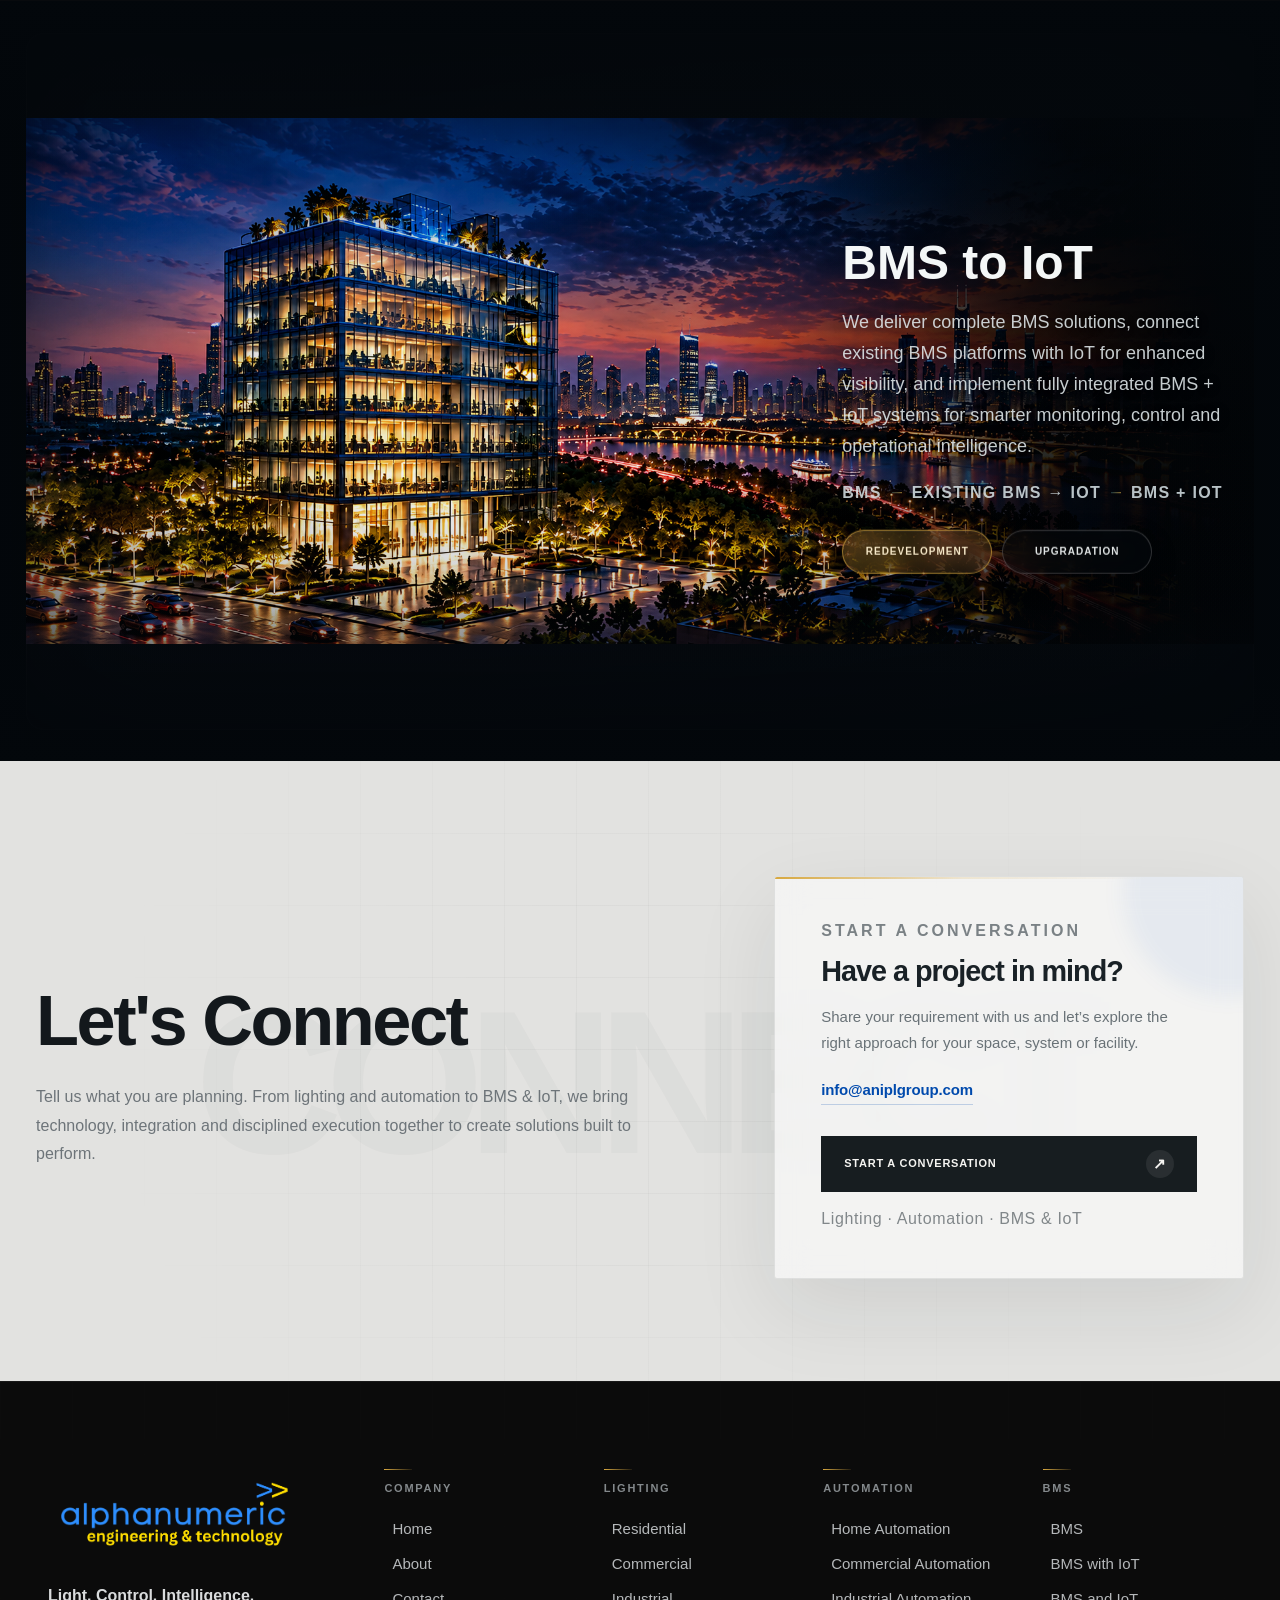
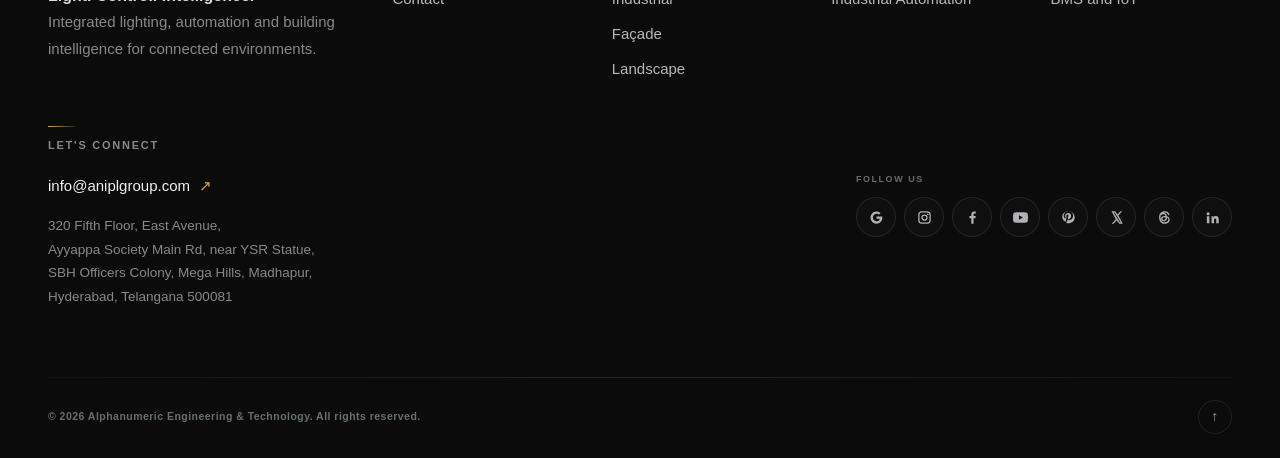
==== commit 0d4aaf18: "n" ====
--- a/index.html
+++ b/index.html
@@ -1081,7 +1081,7 @@
                 <span class="brand-logos" aria-hidden="true">
                     <img class="brand-logo brand-logo--white" src="assets/logo-black.png" alt="" loading="eager"
                         decoding="sync" fetchpriority="high">
-                    <img class="brand-logo brand-logo--black" src="assets/logo-white.png" alt="" loading="eager"
+                    <img class="brand-logo brand-logo--black" src="assets/logo-black.png" alt="" loading="eager"
                         decoding="sync">
                 </span>
             </a>
@@ -1179,7 +1179,7 @@
                                 </nav>
                             </div>
 
-                            <!-- BMS + IOT -->
+                            <!-- BMS + IoT -->
                             <div class="mega-column">
                                 <div class="mega-column-head">
                                     <span class="mega-number">03</span>
@@ -8092,7 +8092,7 @@
                 <h3>
                     
                     <strong>
-                        Reliable
+                       
                         Professional Services
                     </strong>
                 </h3>
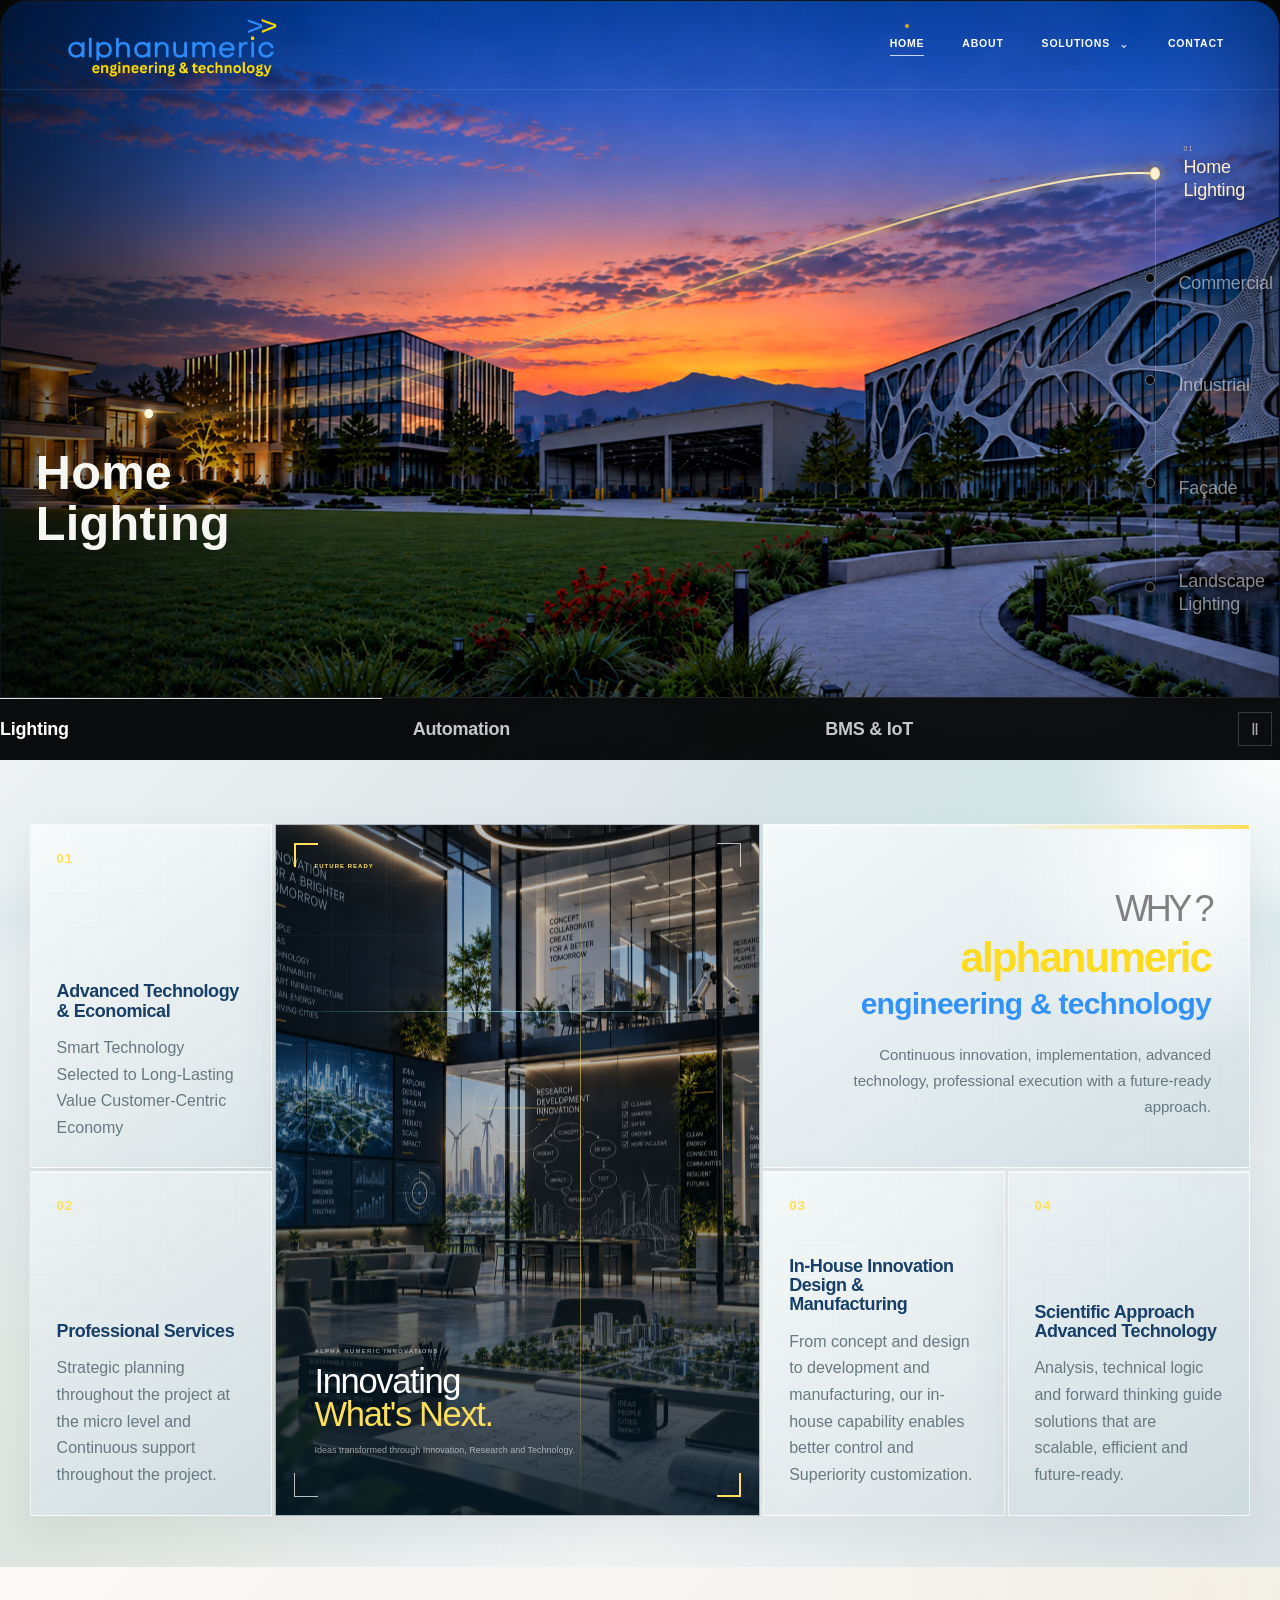
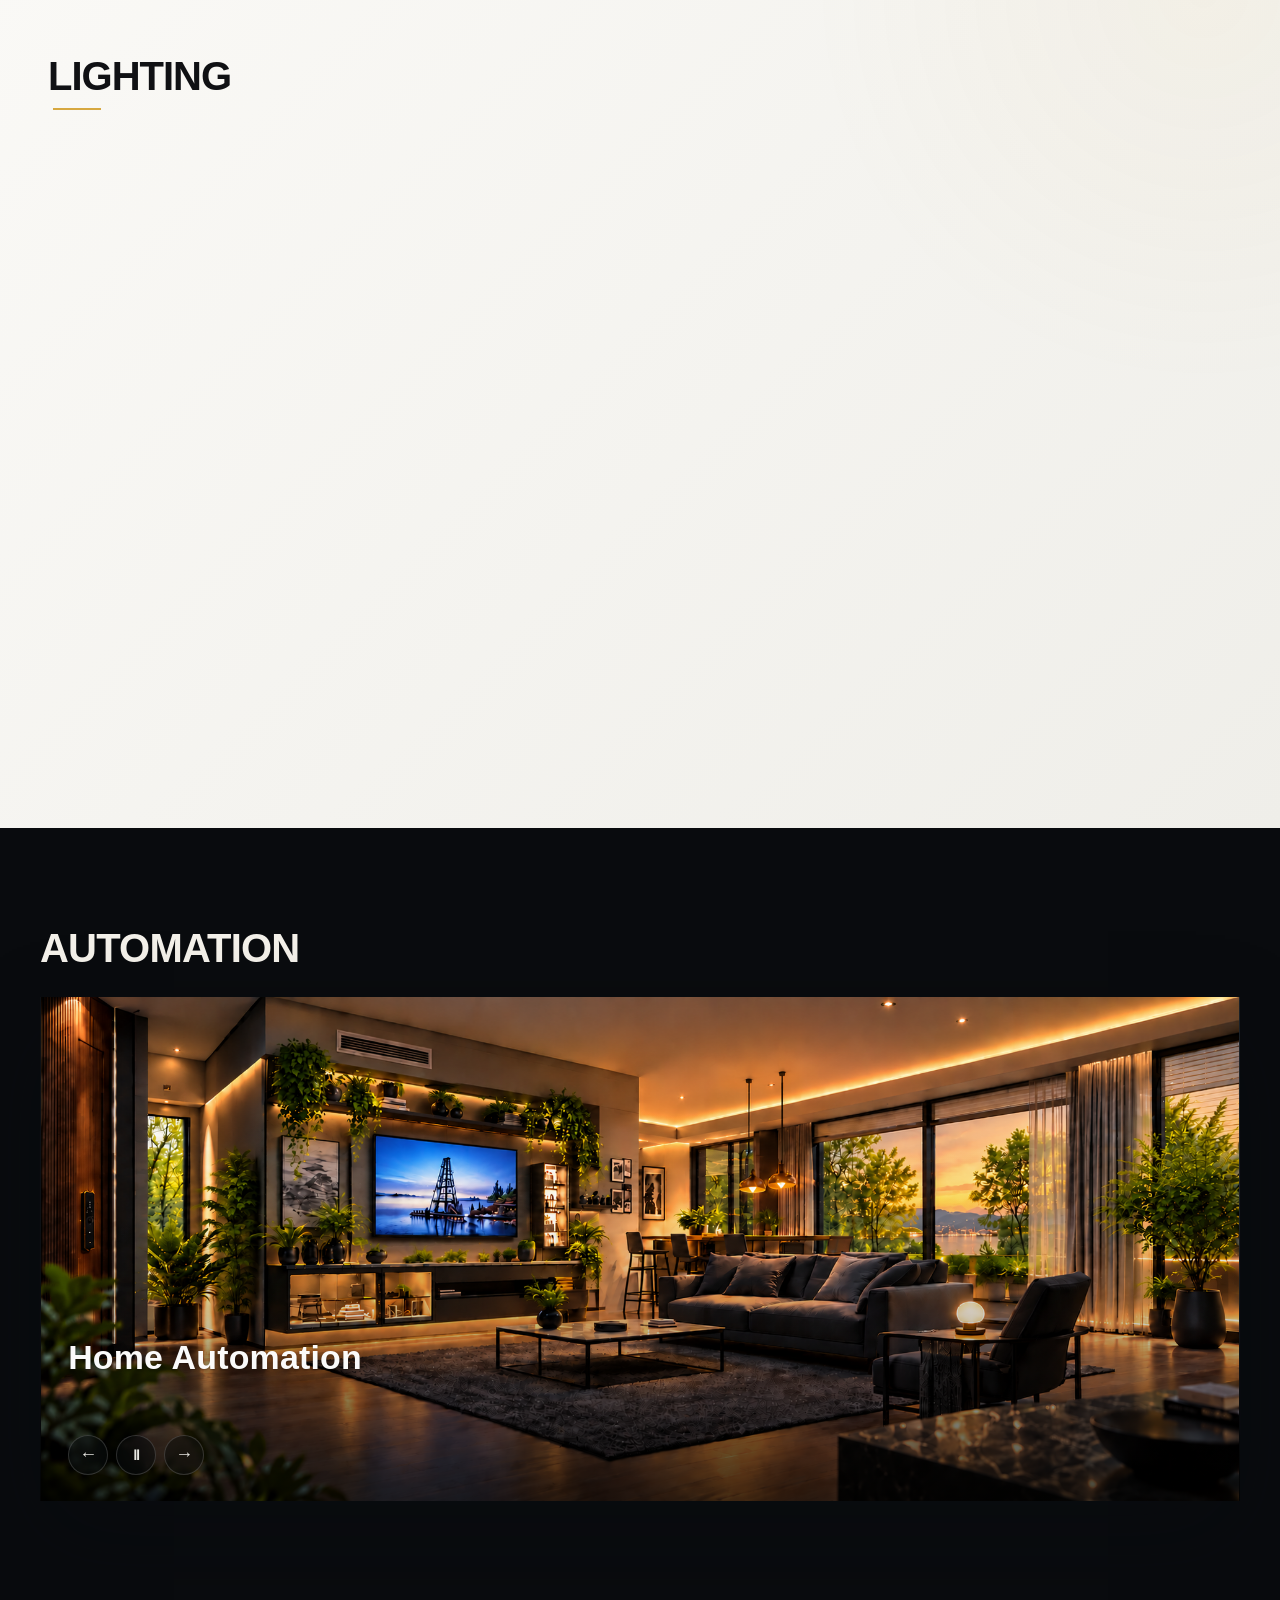
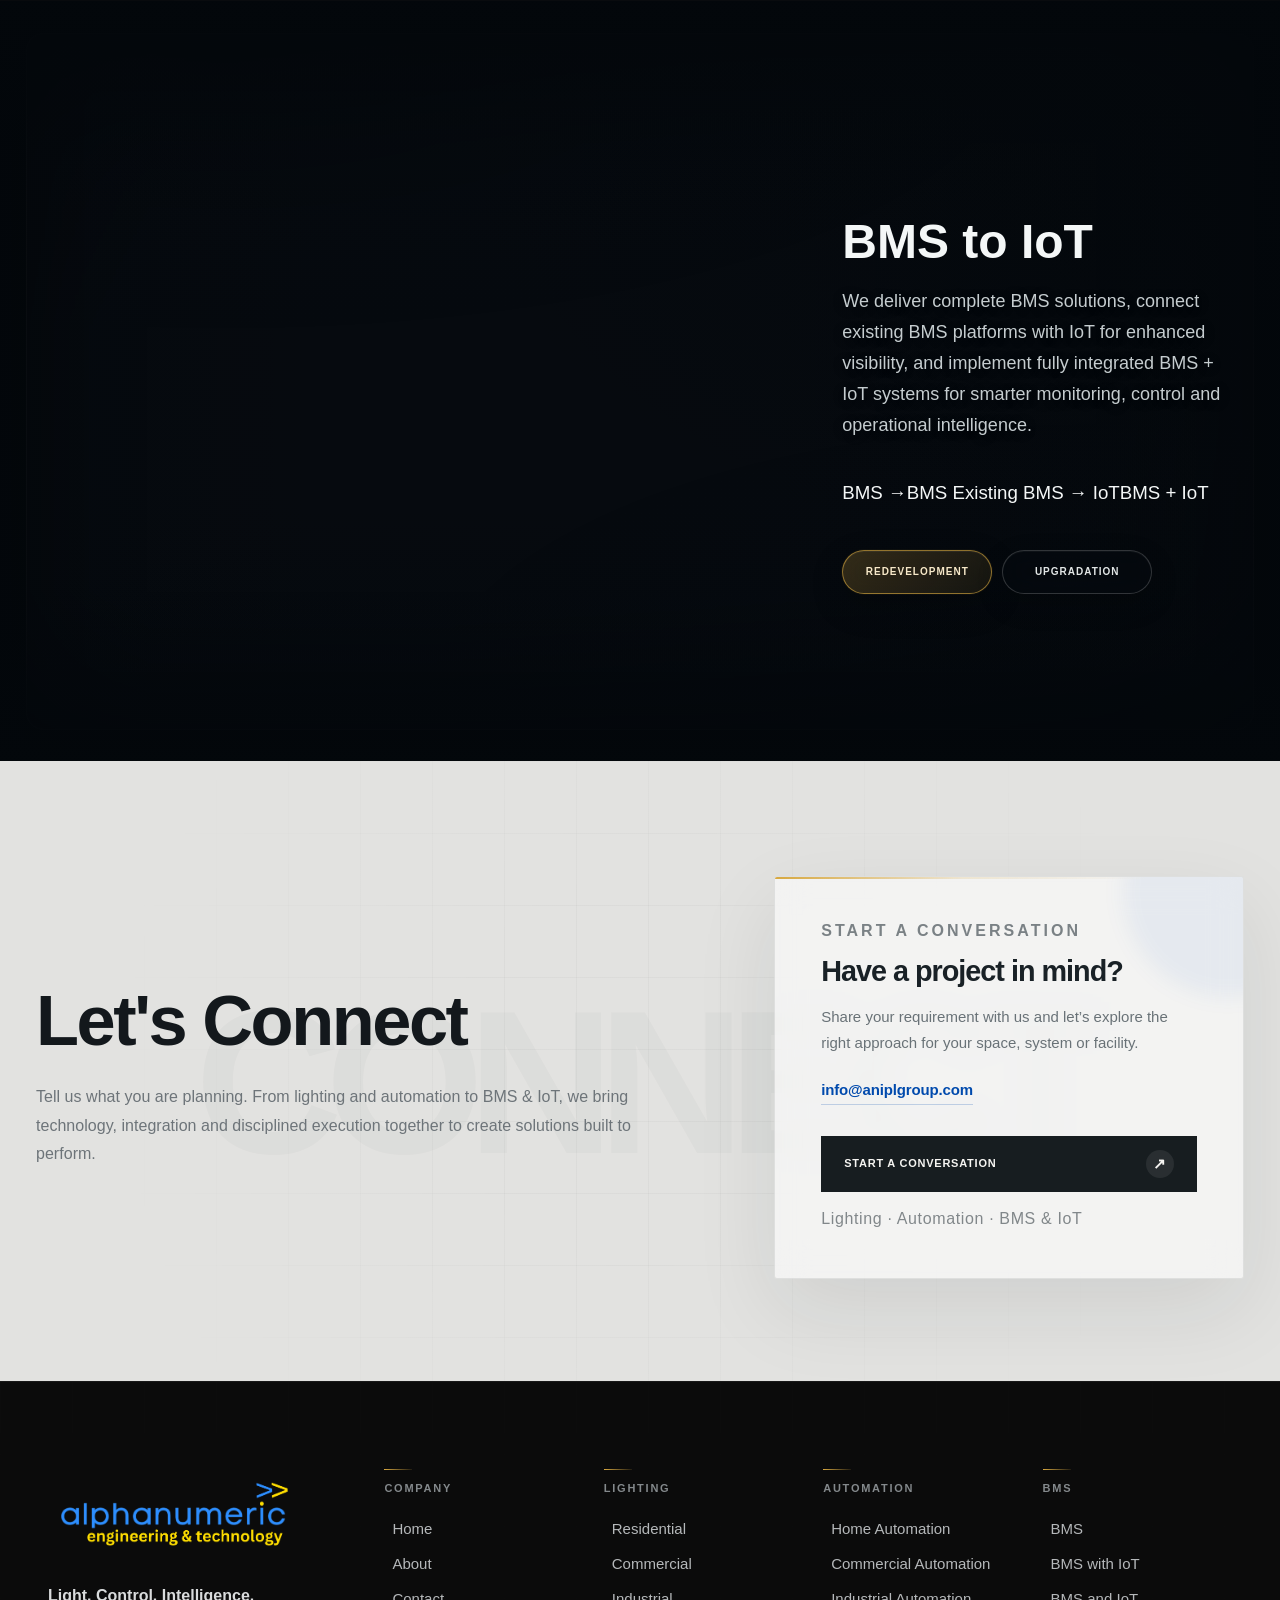
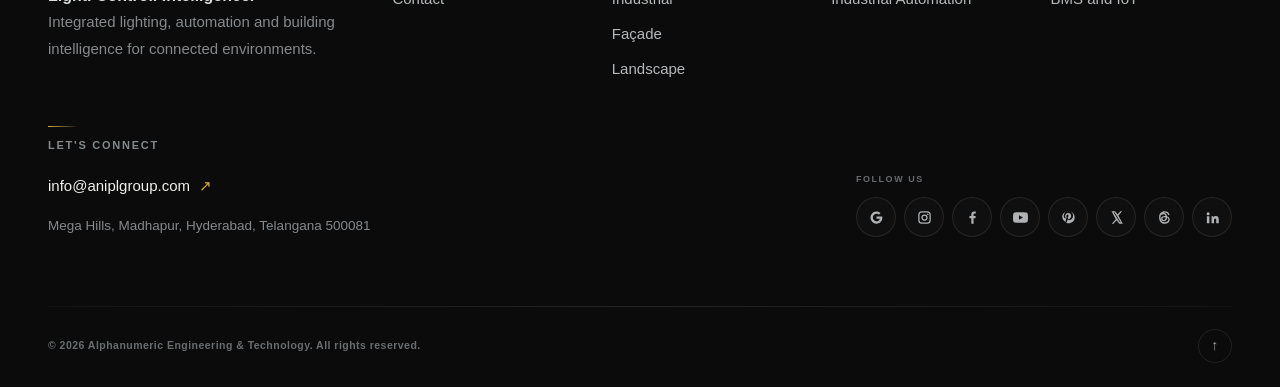
==== commit e8492fcd: "n" ====
--- a/index.html
+++ b/index.html
@@ -18615,9 +18615,11 @@
         </p>
 
         <div class="bi2-solution-paths" aria-label="BMS and IoT solution paths">
-            <span>BMS</span>
-            <span>Existing BMS → IoT</span>
-            <span>BMS + IoT</span>
+  
+            <h3>BMS  →</h3>
+              <h3>BMS Existing BMS → IoT</h3>
+               <h3>BMS + IoT</h3>
+       
         </div>
 
         <div class="bi2-actions" aria-label="BMS and IoT services">
@@ -20609,9 +20611,7 @@
                         </a>
 
                         <address>
-                            320 Fifth Floor, East Avenue,<br>
-                            Ayyappa Society Main Rd, near YSR Statue,<br>
-                            SBH Officers Colony, Mega Hills, Madhapur,<br>
+                            Mega Hills, Madhapur,
                             Hyderabad, Telangana 500081
                         </address>
 
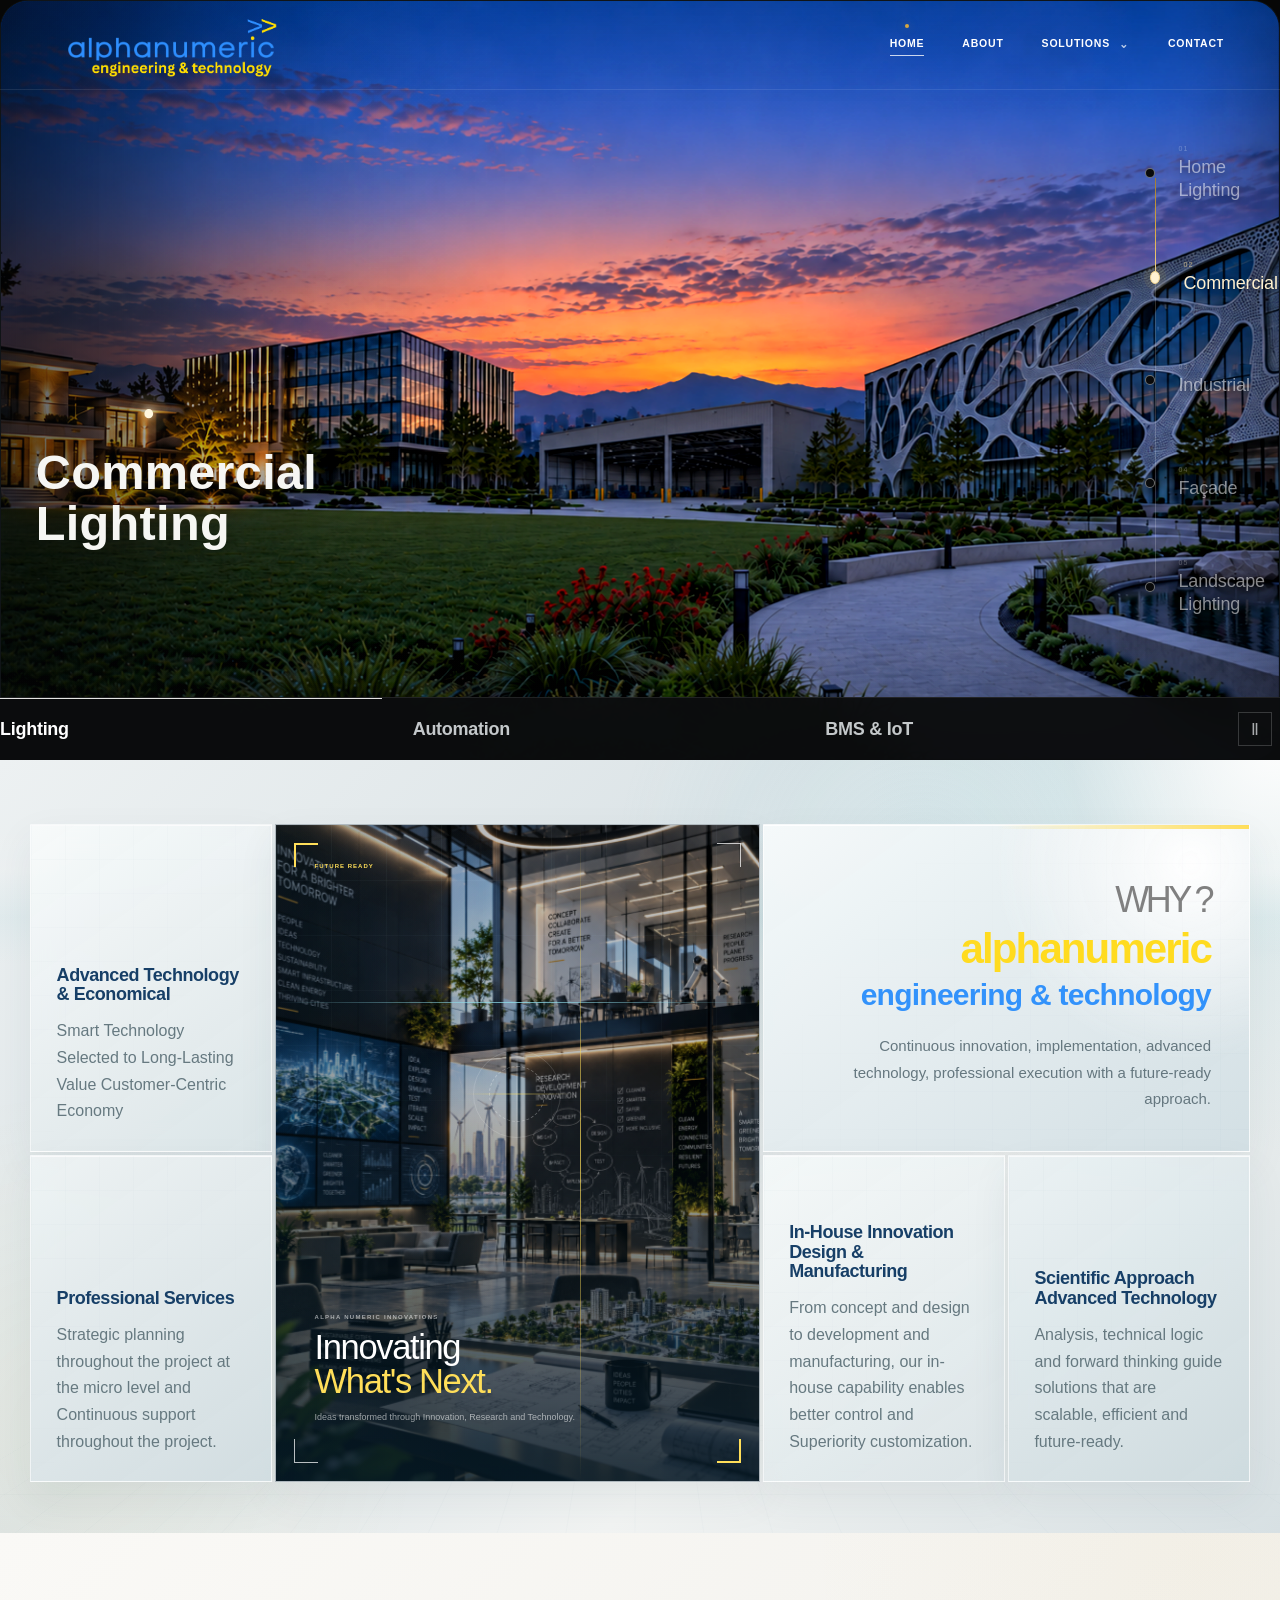
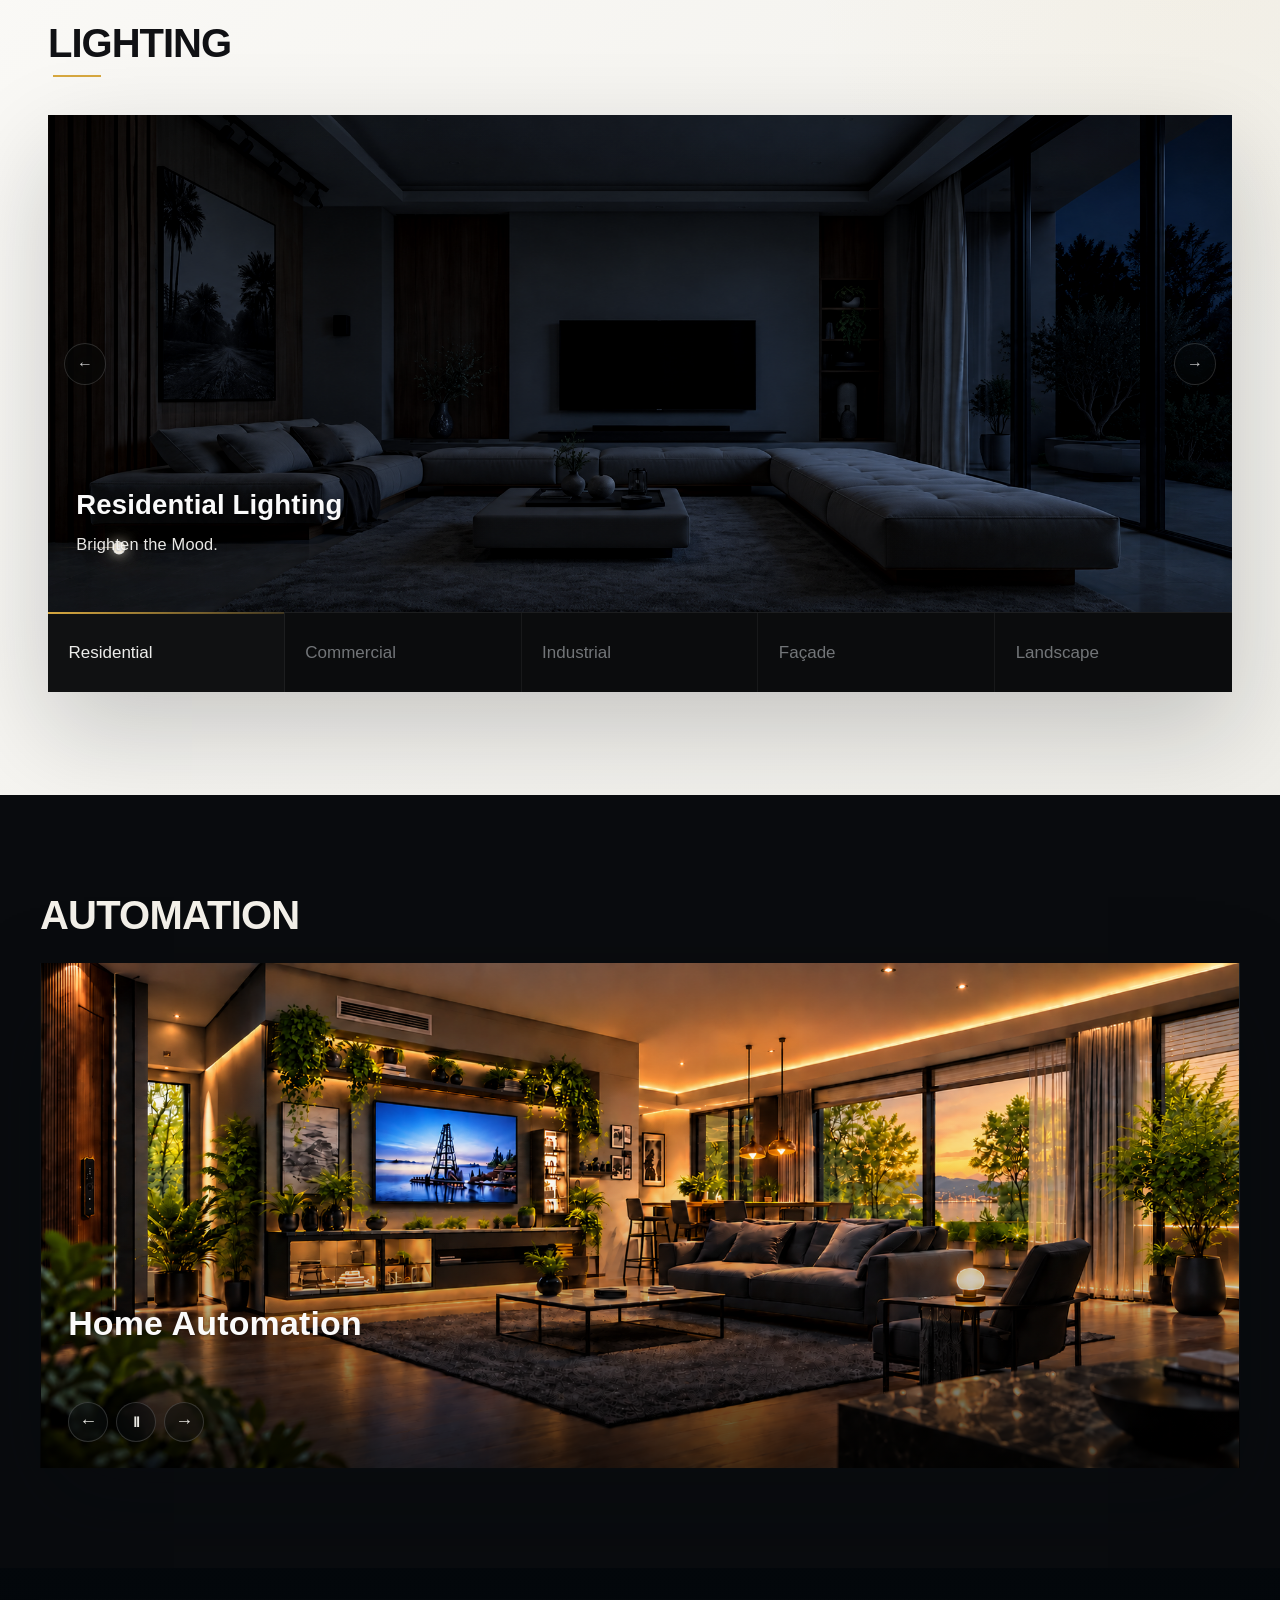
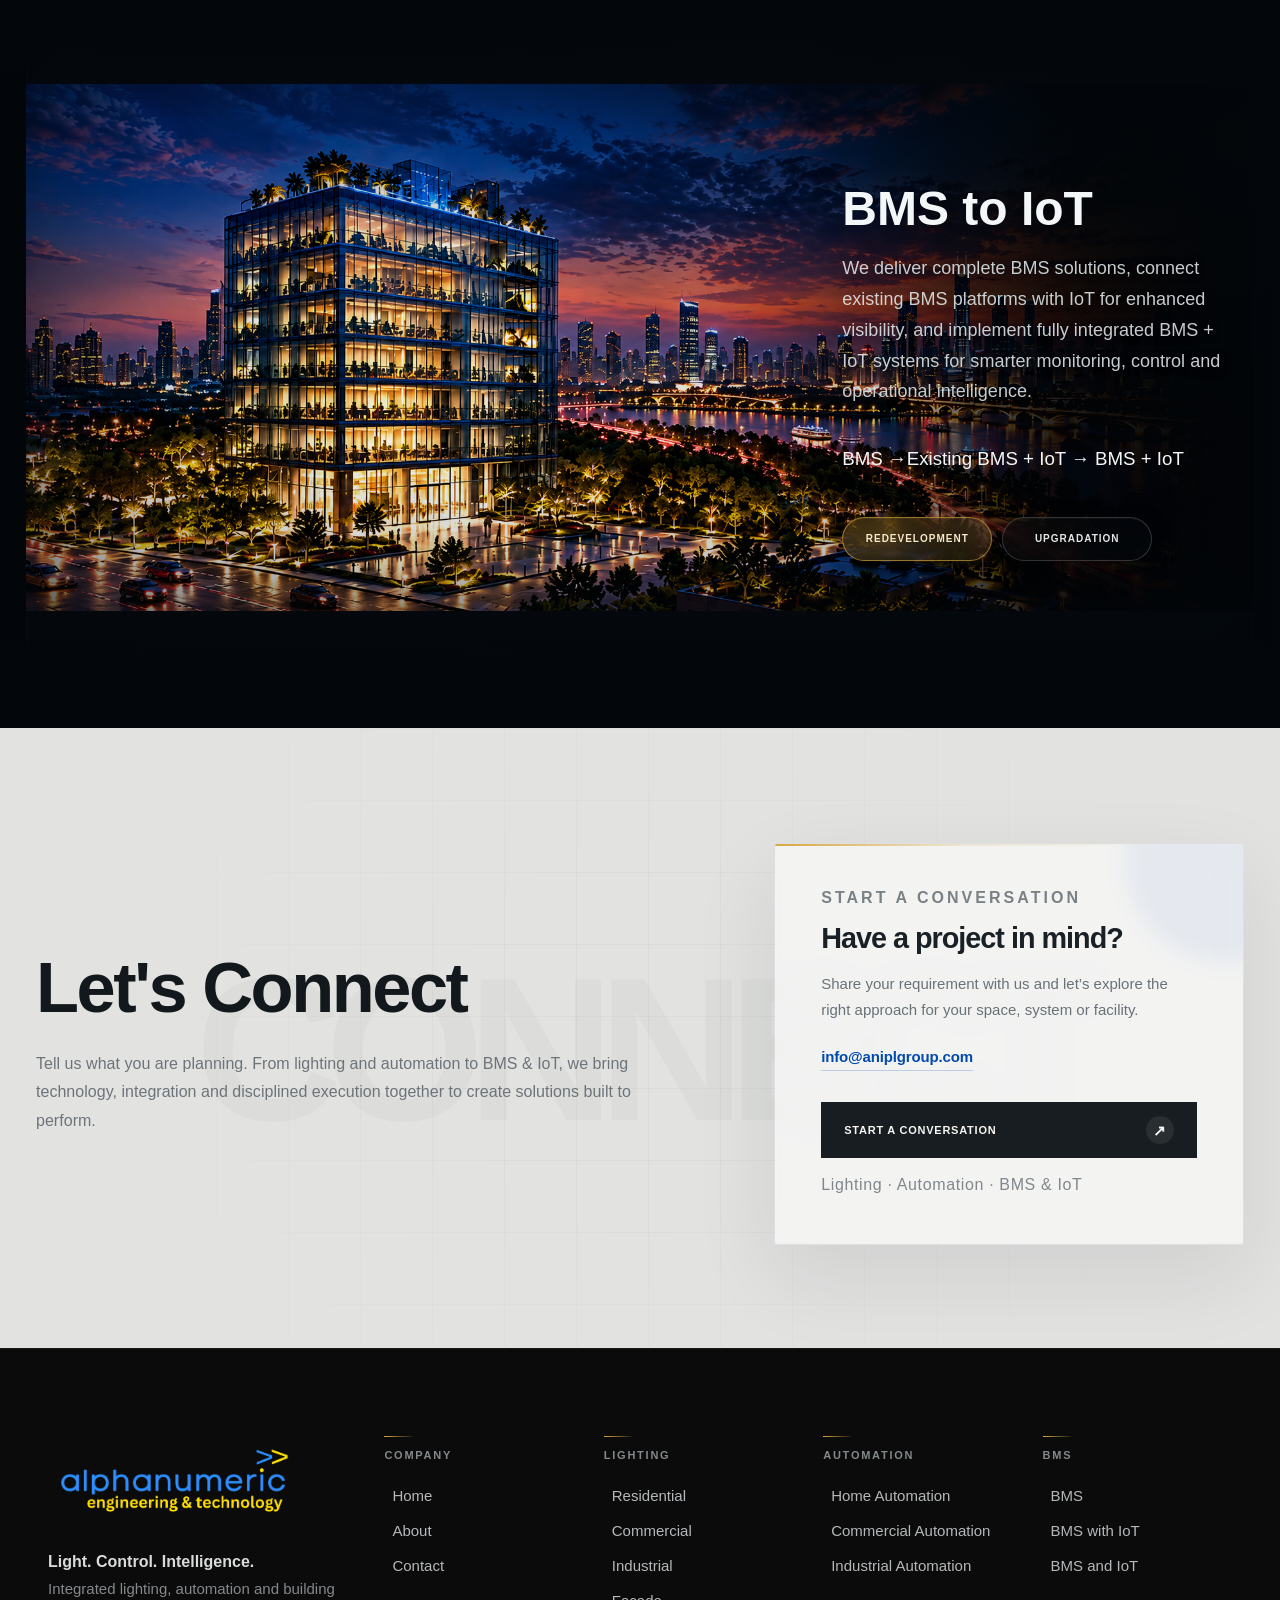
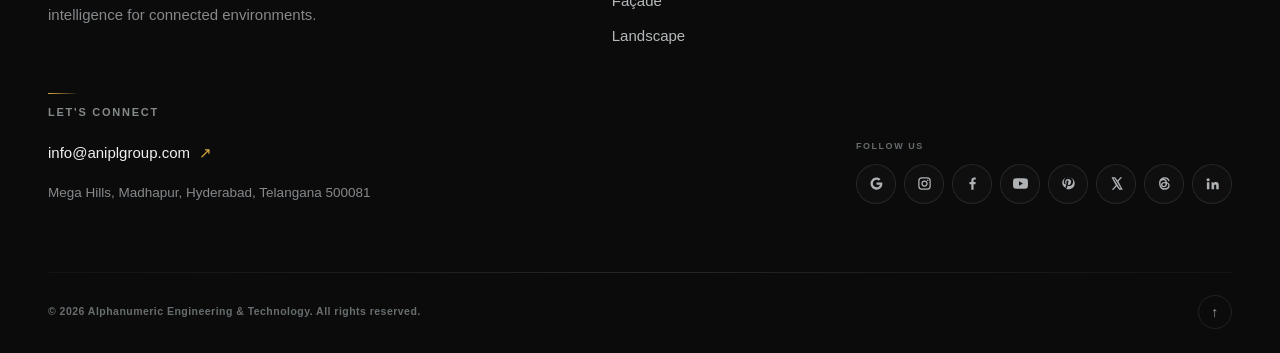
==== commit 0ae509ae: "n" ====
--- a/index.html
+++ b/index.html
@@ -7899,7 +7899,7 @@
 
             <div class="ani-why-future__card-top">
                 <div class="ani-why-future__card-code">
-                    <span>01</span>
+                  
                 </div>
             </div>
 
@@ -8082,7 +8082,7 @@
             <div class="ani-why-future__card-top">
 
                 <div class="ani-why-future__card-code">
-                    <span>02</span>
+                
                 </div>
 
             </div>
@@ -8123,7 +8123,7 @@
             <div class="ani-why-future__card-top">
 
                 <div class="ani-why-future__card-code">
-                    <span>03</span>
+                   
                 </div>
 
             </div>
@@ -8164,7 +8164,7 @@
             <div class="ani-why-future__card-top">
 
                 <div class="ani-why-future__card-code">
-                    <span>04</span>
+                   
                 </div>
 
             </div>
@@ -12029,7 +12029,7 @@
 
                         <button type="button" class="lx-tab active" data-scene="0" aria-pressed="true">
 
-                            <small>01</small>
+                       
 
                             <div>
                                 <strong>Residential</strong>
@@ -12041,7 +12041,7 @@
 
                         <button type="button" class="lx-tab" data-scene="1" aria-pressed="false">
 
-                            <small>02</small>
+                           
 
                             <div>
                                 <strong>Commercial</strong>
@@ -12053,7 +12053,7 @@
 
                         <button type="button" class="lx-tab" data-scene="2" aria-pressed="false">
 
-                            <small>03</small>
+                         
 
                             <div>
                                 <strong>Industrial</strong>
@@ -12065,7 +12065,7 @@
 
                         <button type="button" class="lx-tab" data-scene="3" aria-pressed="false">
 
-                            <small>04</small>
+                          
 
                             <div>
                                 <strong>Façade</strong>
@@ -12077,7 +12077,7 @@
 
                         <button type="button" class="lx-tab" data-scene="4" aria-pressed="false">
 
-                            <small>05</small>
+                         
 
                             <div>
                                 <strong>Landscape</strong>
@@ -18617,8 +18617,8 @@
         <div class="bi2-solution-paths" aria-label="BMS and IoT solution paths">
   
             <h3>BMS  →</h3>
-              <h3>BMS Existing BMS → IoT</h3>
-               <h3>BMS + IoT</h3>
+              <h3>Existing BMS + IoT → BMS + IoT</h3>
+             
        
         </div>
 
